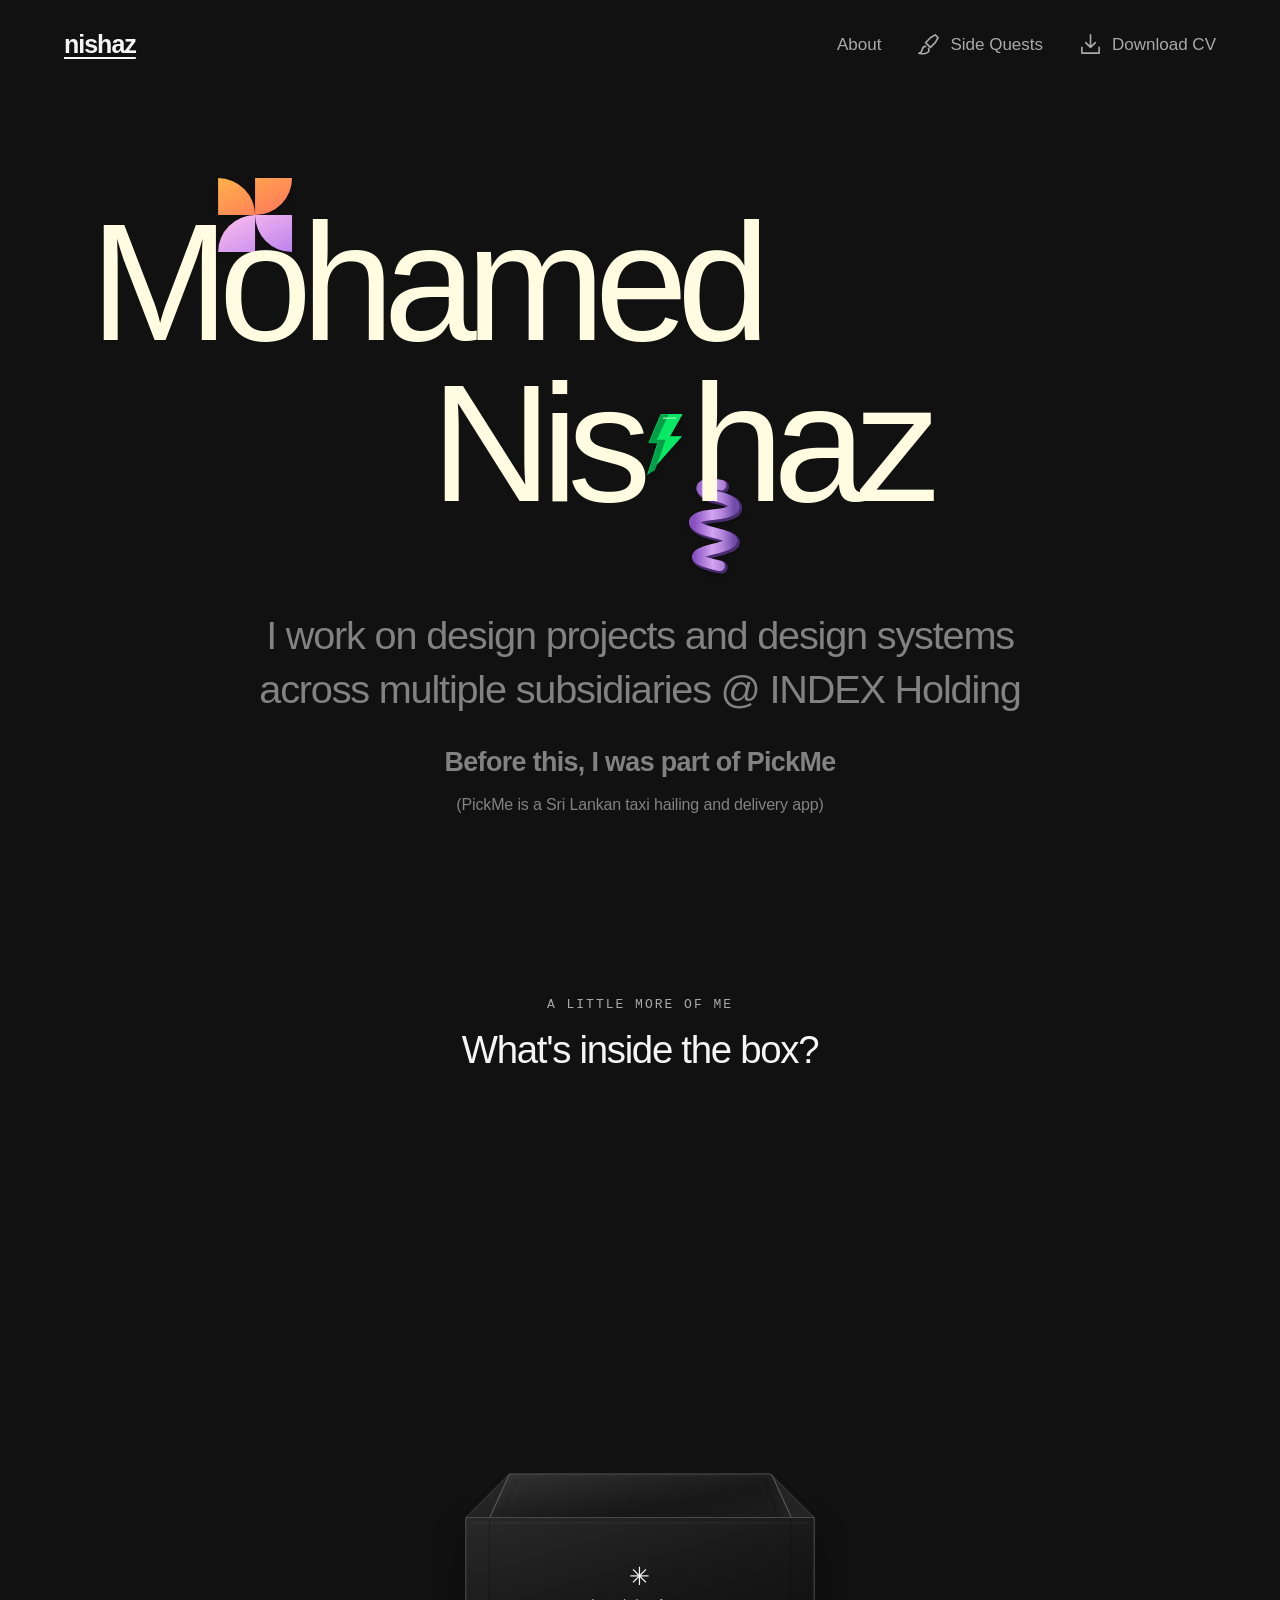
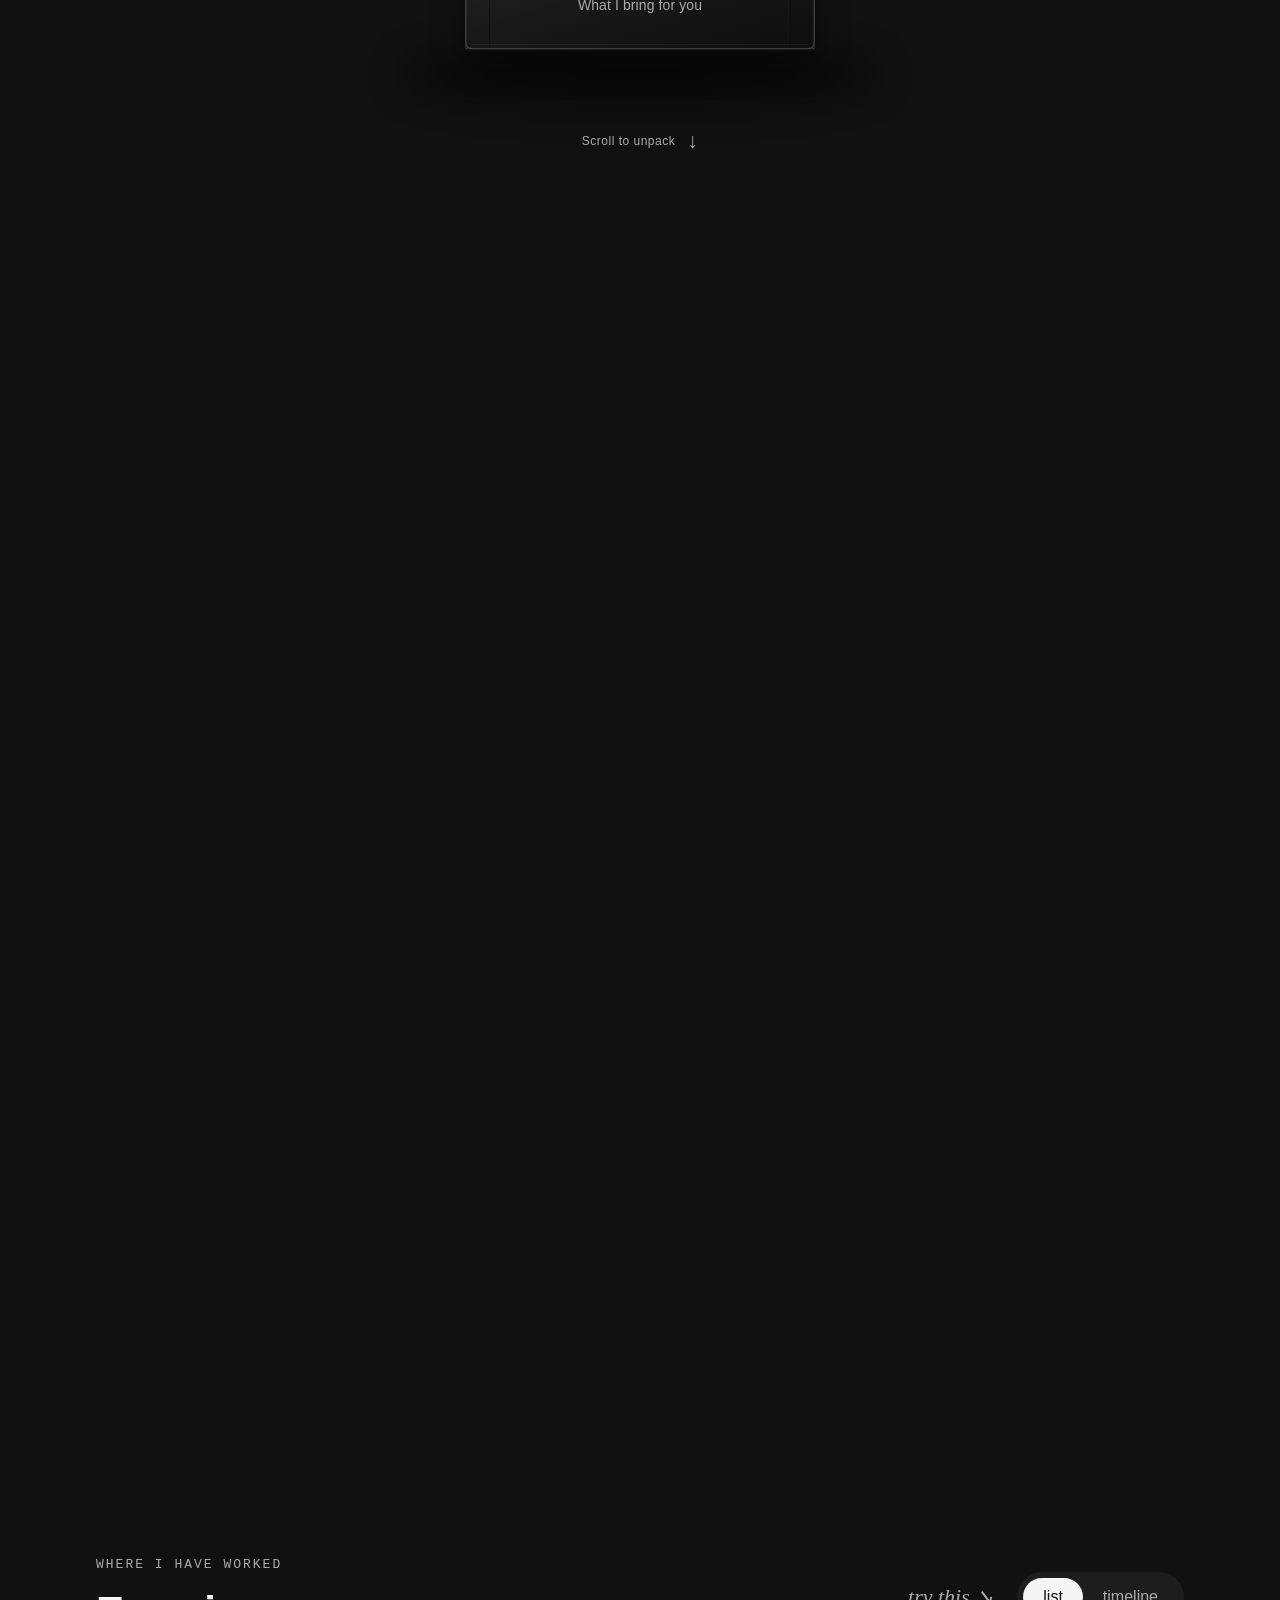
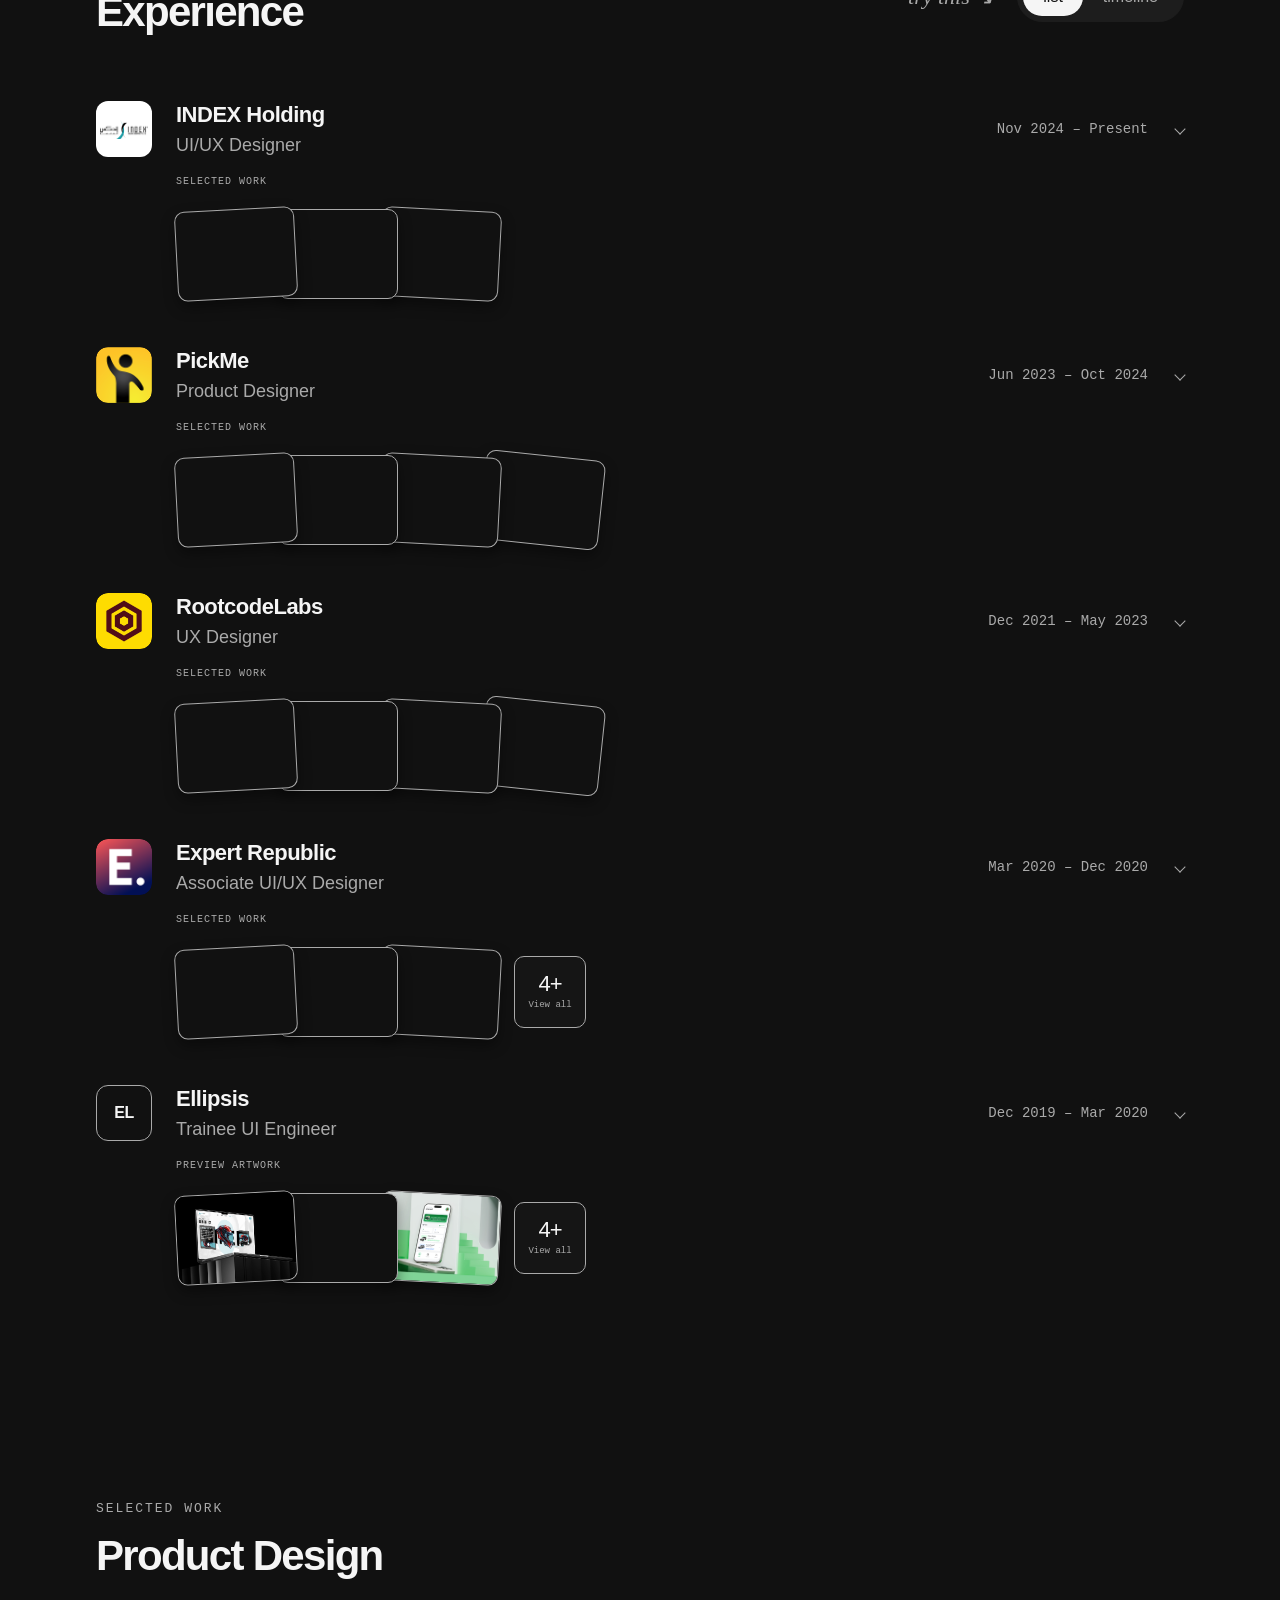
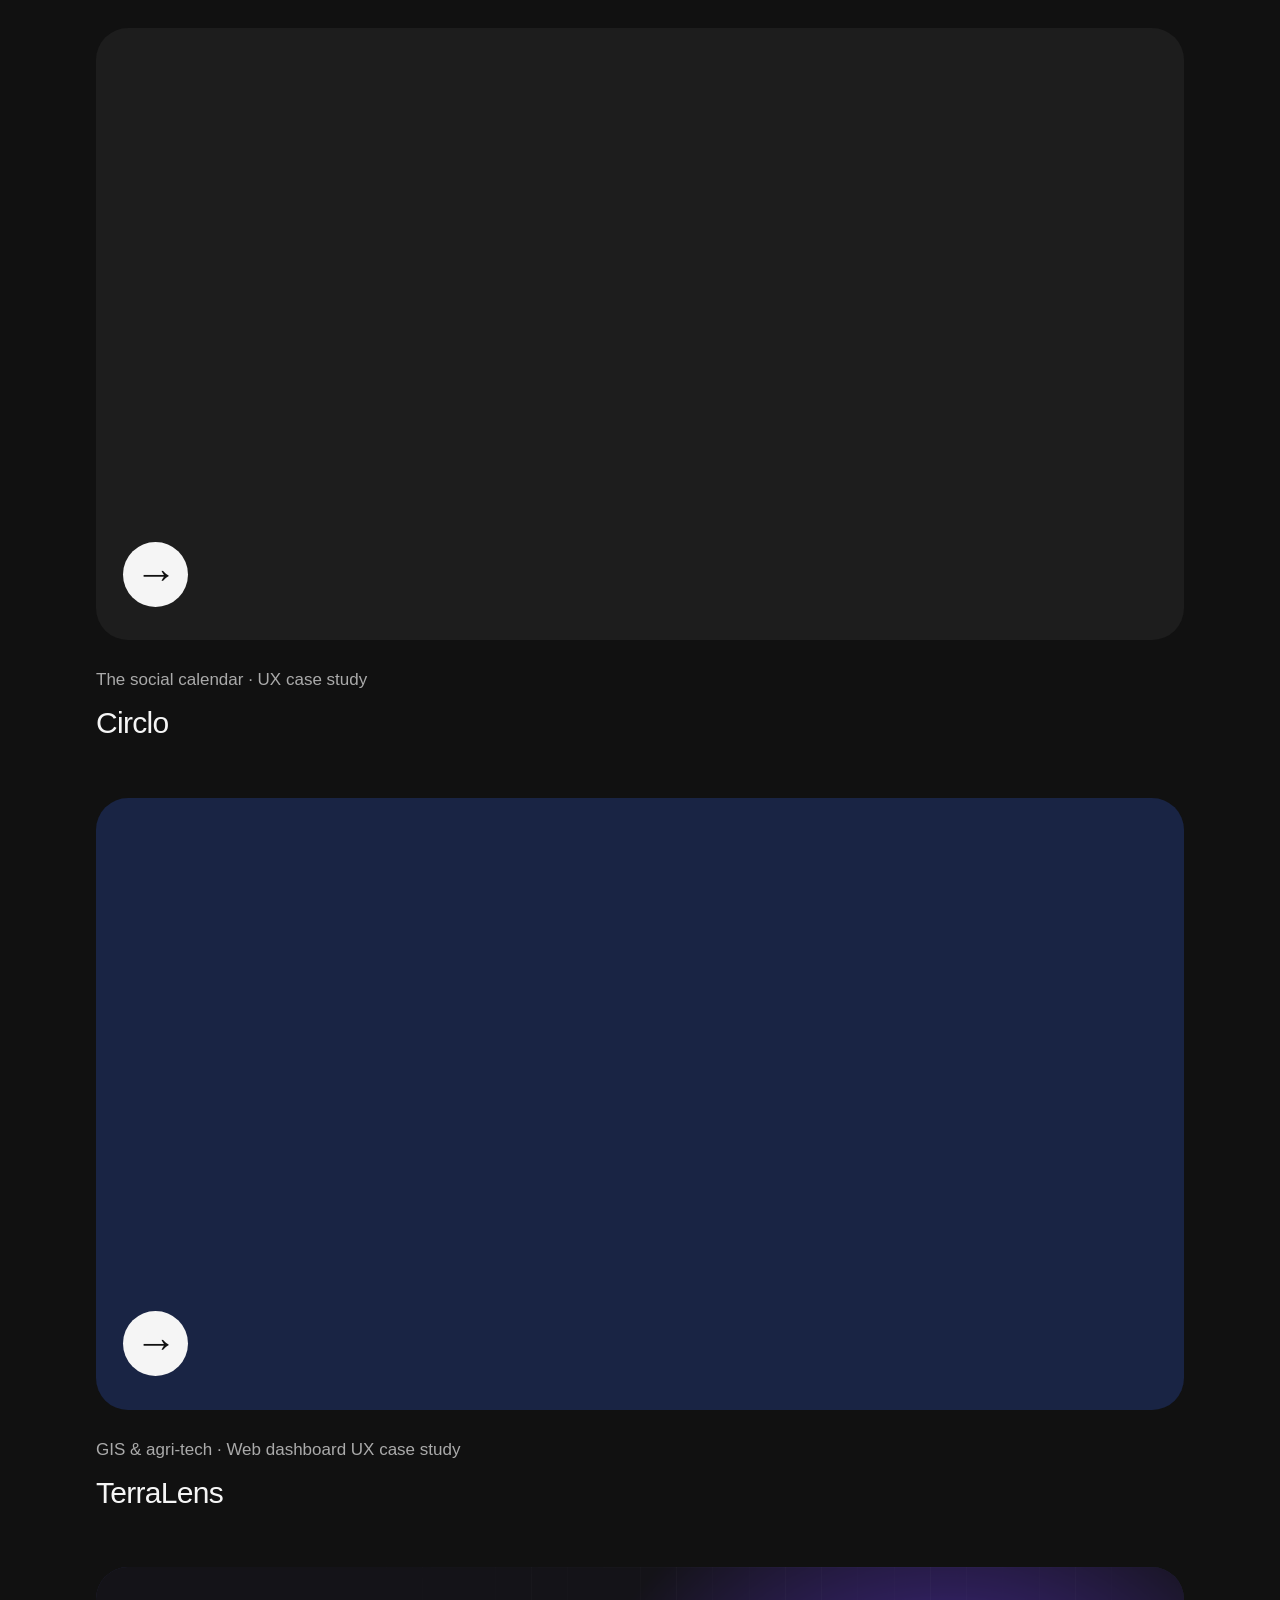
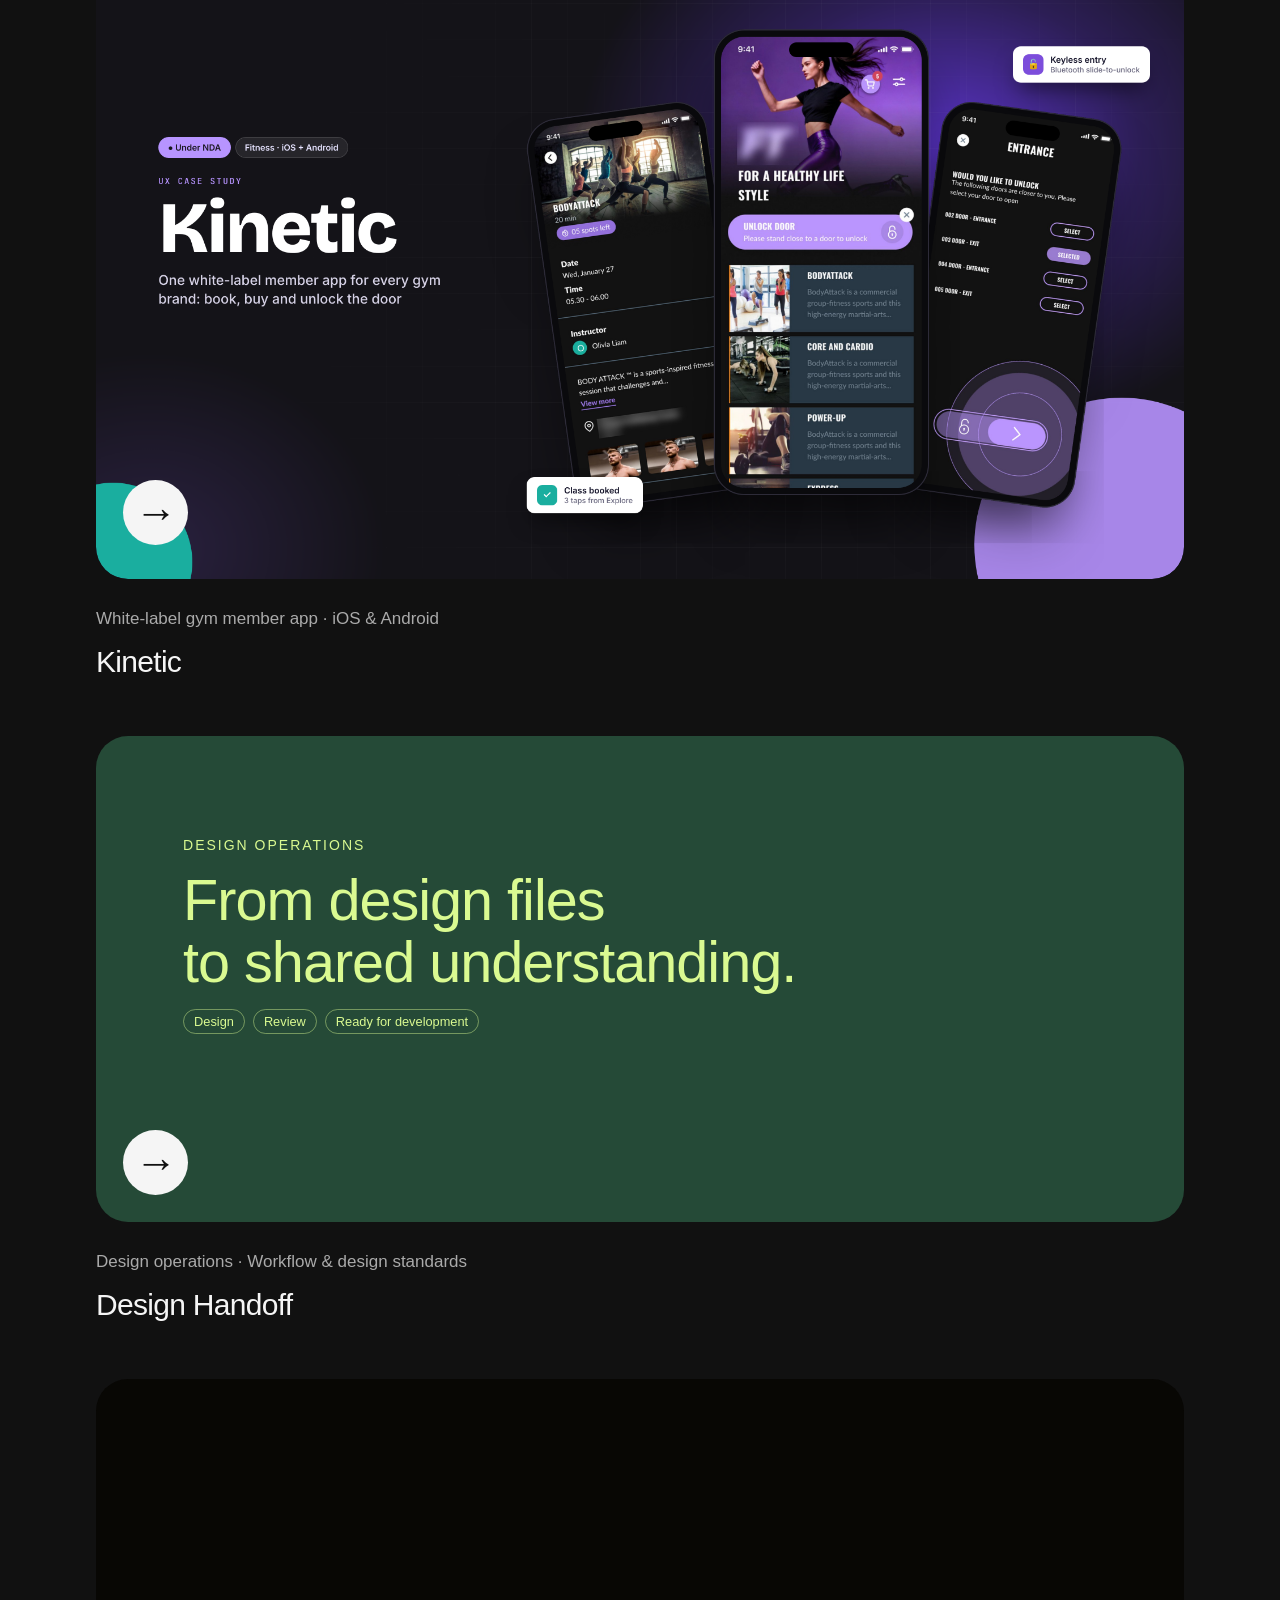
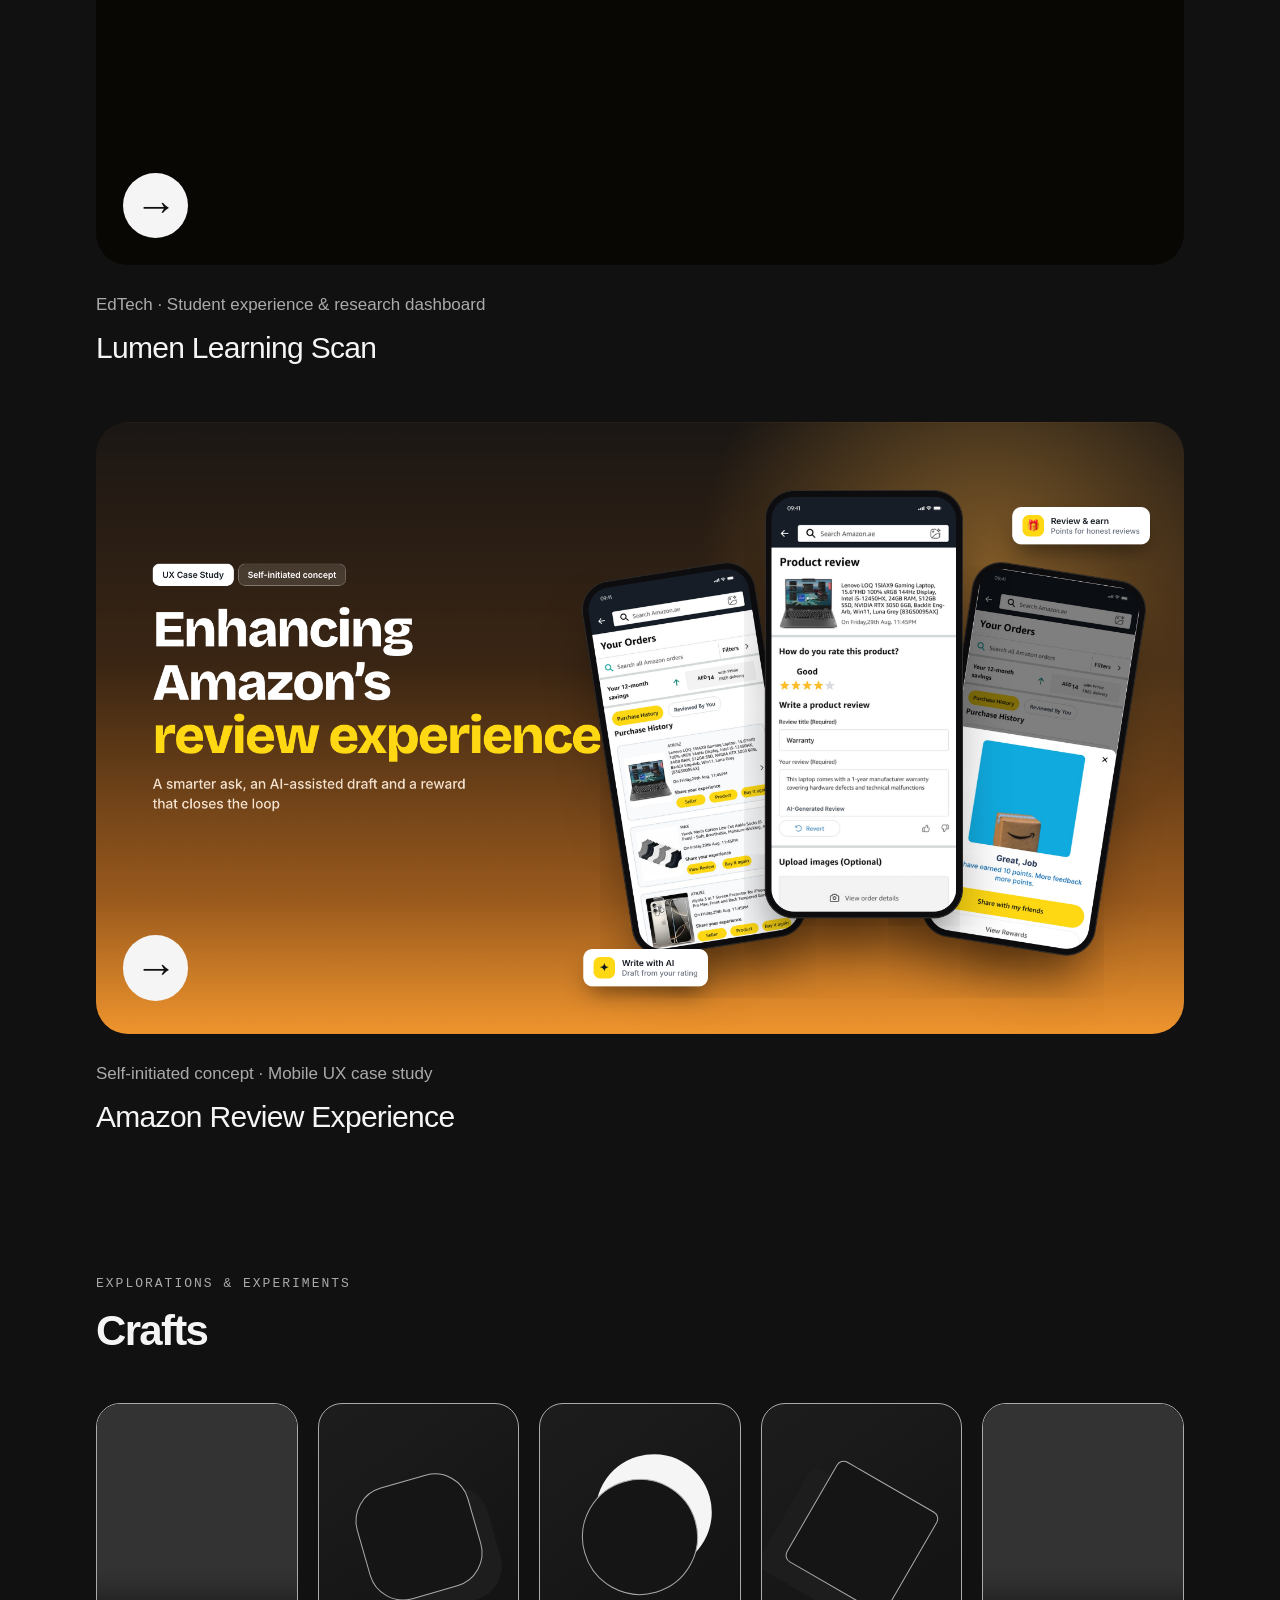
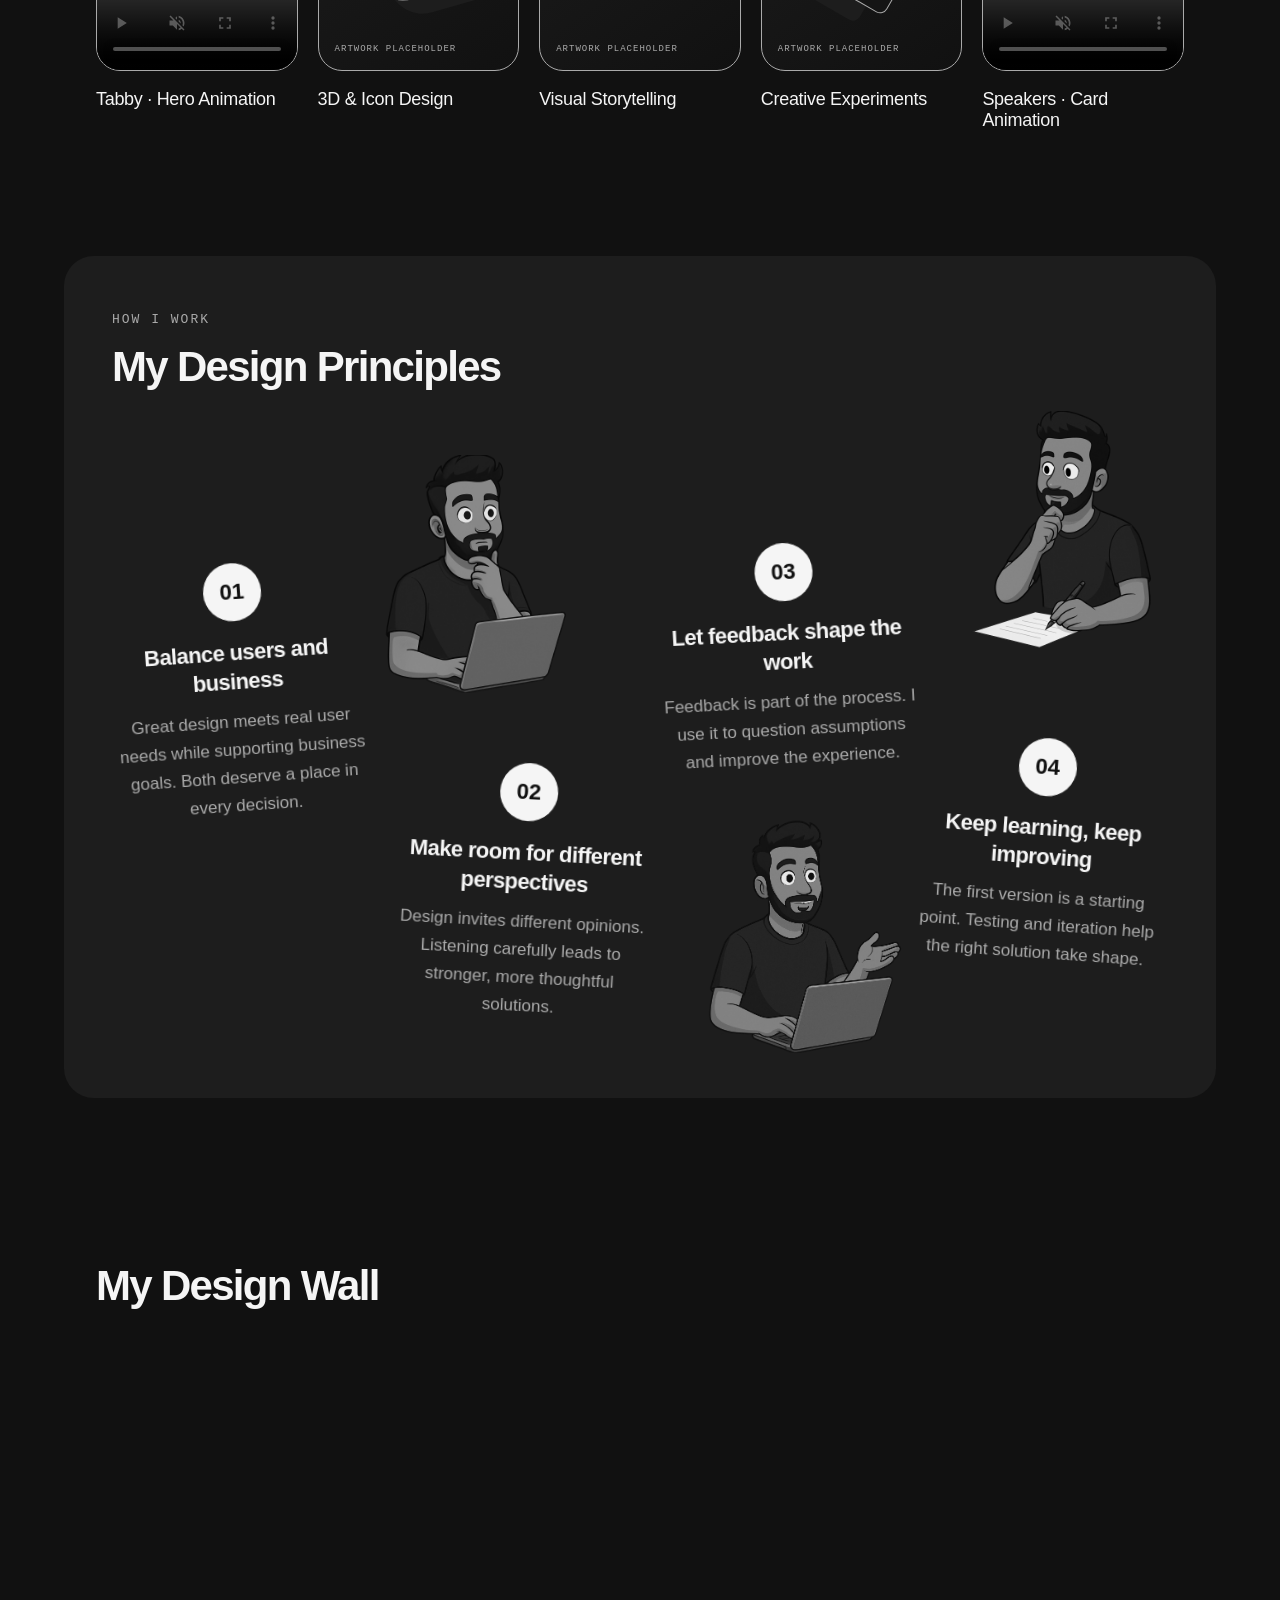
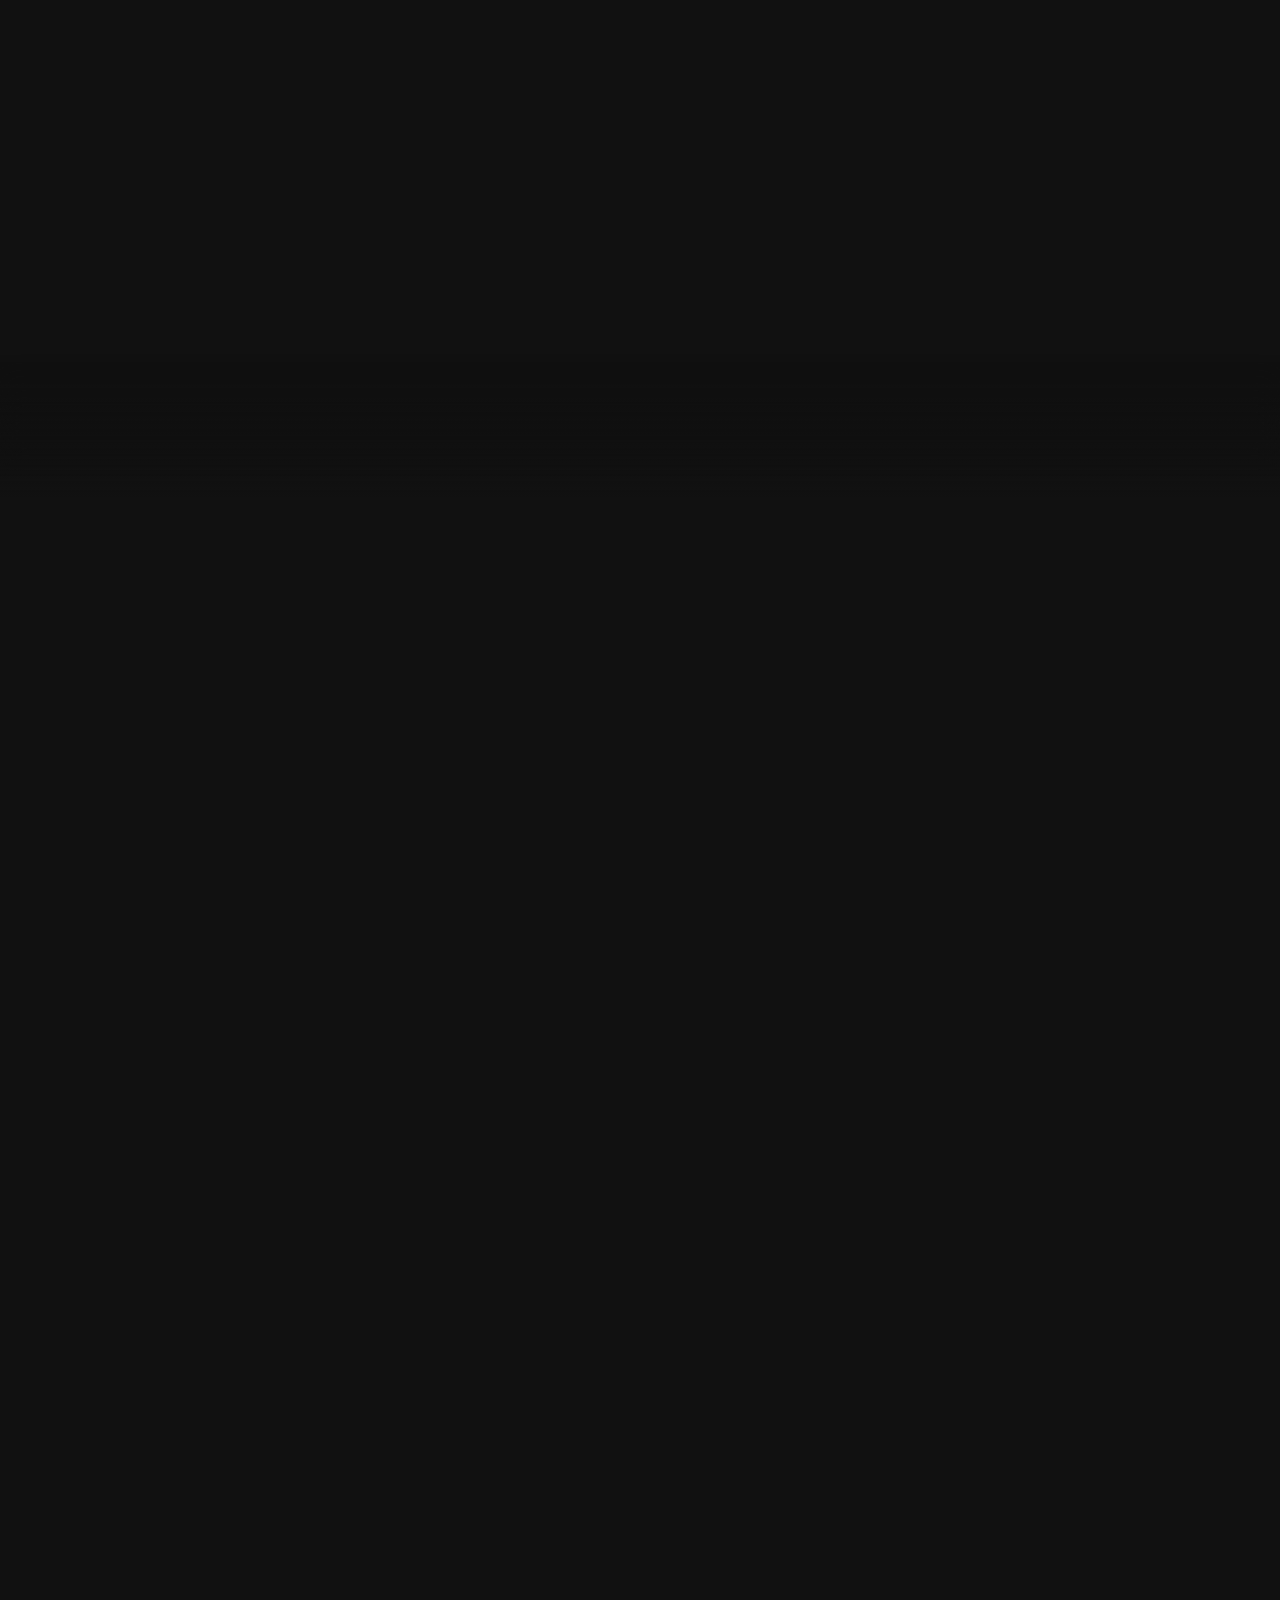
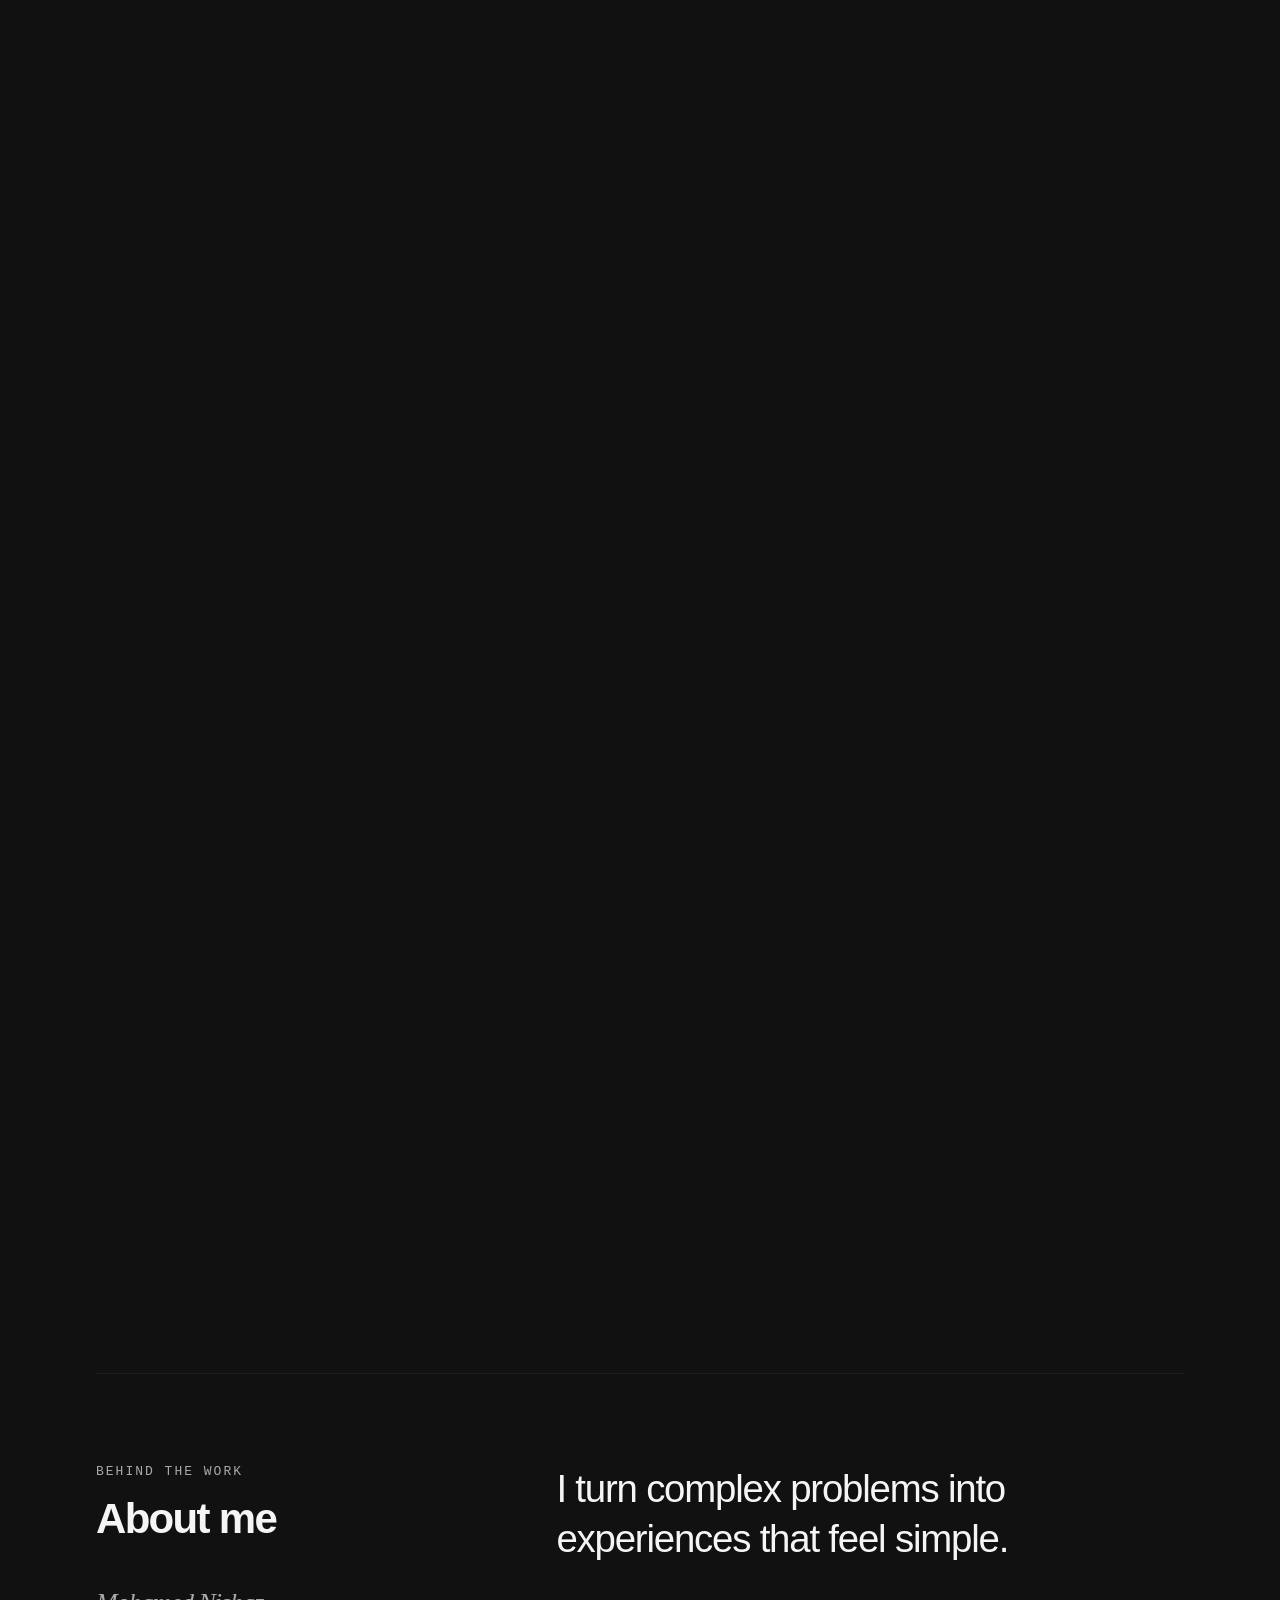
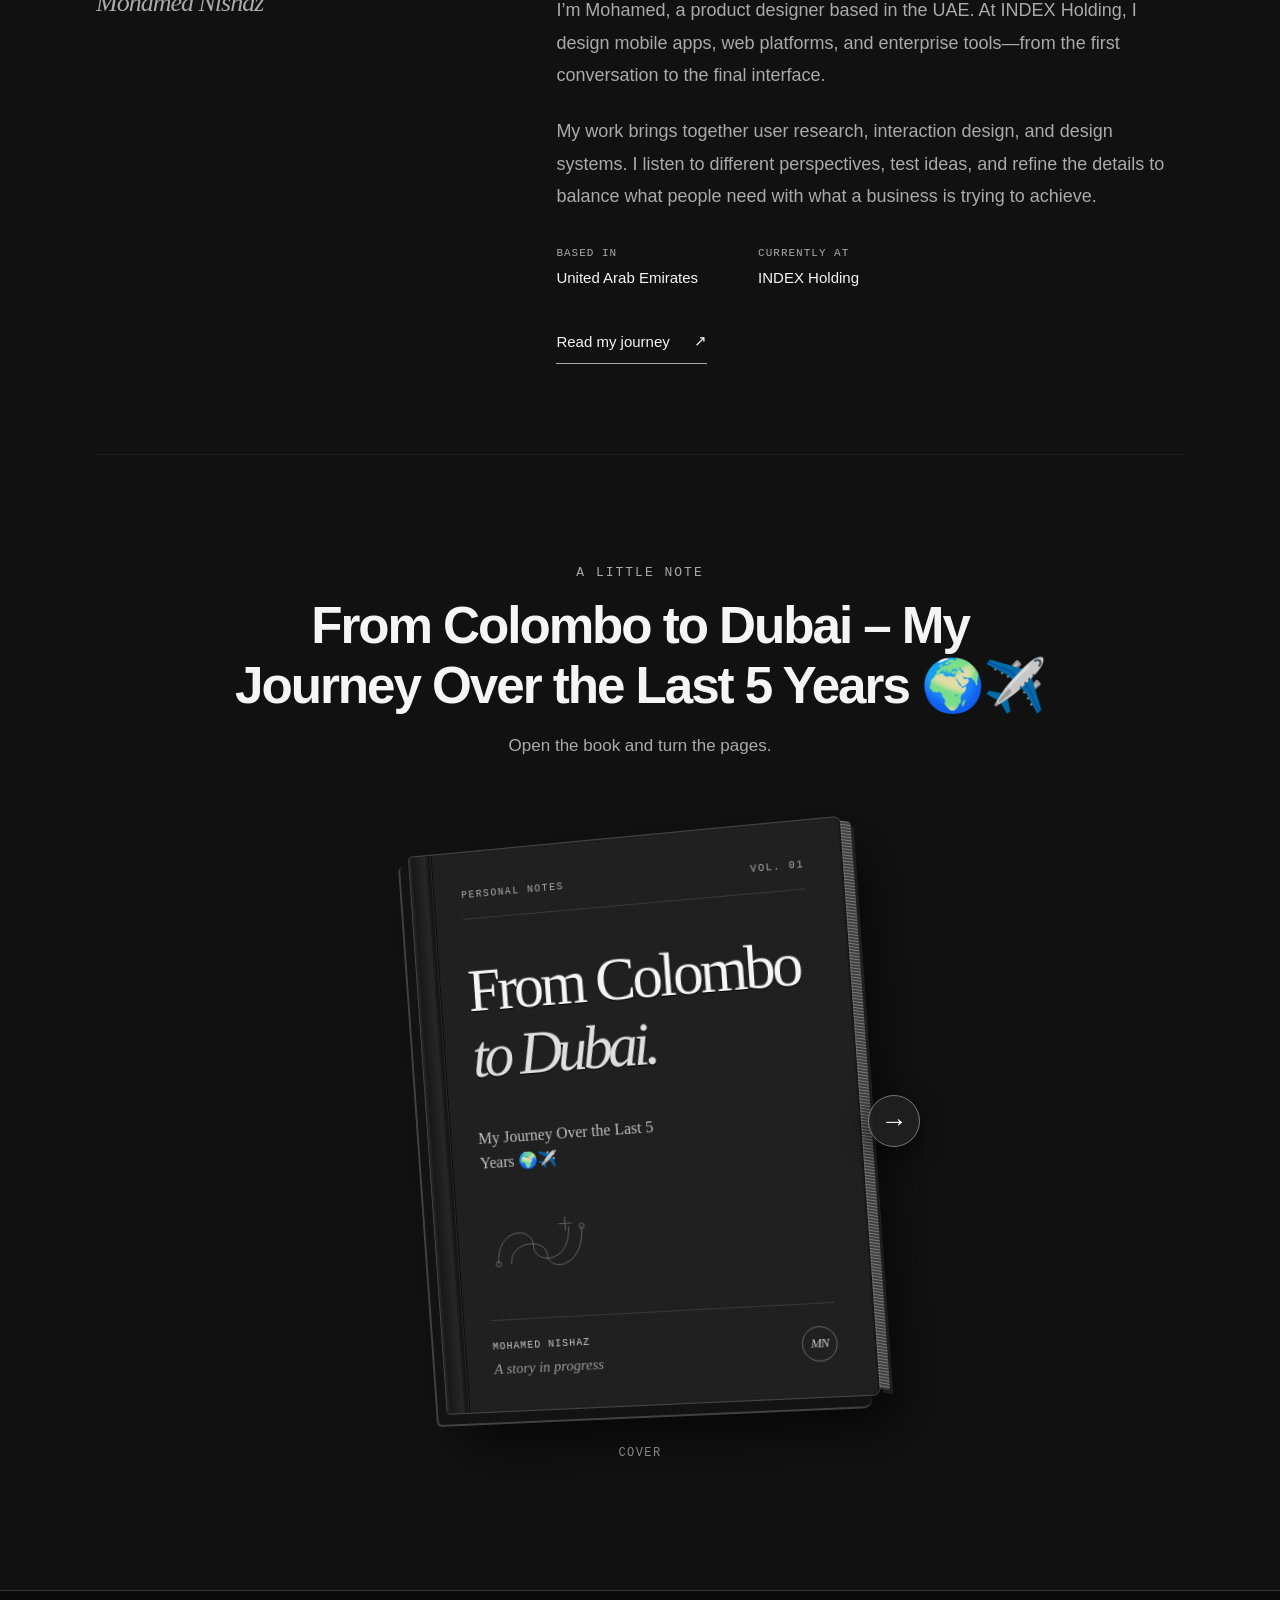
==== index.html @ 0e41403f "Ensure Amazon cover fits its preview and refresh cached styles" ====
<!DOCTYPE html>
<html lang="en">
<head>
<meta charset="UTF-8"><meta name="viewport" content="width=device-width, initial-scale=1">
<title>Mohamed Nishaz — Product Designer</title>
<meta name="description" content="Mohamed Nishaz is a product designer based in the UAE, designing mobile, web, and enterprise experiences. Explore selected work, experience, and design principles.">
<meta name="color-scheme" content="dark">
<script>document.documentElement.classList.add('name-loading');setTimeout(function(){document.documentElement.classList.remove('name-loading');document.querySelectorAll('[inert]').forEach(function(el){el.inert=false})},4500);</script>
<link rel="stylesheet" href="name-loader.css"><script src="name-loader.js" defer></script>
<link rel="stylesheet" href="styles.css?v=craft-grid-compact"><link rel="stylesheet" href="hero-motion.css"><link rel="stylesheet" href="unpack.css"><link rel="stylesheet" href="experience-previews.css"><link rel="stylesheet" href="selected-work.css?v=amazon-review"><link rel="stylesheet" href="design-wall.css"></head>
<body>
<div class="name-loader" role="status" aria-label="Welcome to Mohamed Nishaz’s portfolio"><div class="loader-lens" aria-hidden="true"></div><p class="loader-name" aria-hidden="true">Mohamed Nishaz</p><button class="loader-skip" type="button">Skip intro ↗</button></div>
<header><a class="brand" href="#home" aria-label="Mohamed Nishaz home">nishaz</a>
<nav class="nav" aria-label="Main navigation"><a href="#about">About</a><a href="https://github.com/mohamednishazproductdesigner-a11y/Punch-Club0.1" target="_blank" rel="noopener noreferrer"><svg viewBox="0 0 24 24" aria-hidden="true">
<path d="m14 5 5-3 3 3-3 5-5 5-5-5zM9 14c-5-1-2 7-7 7 7 2 12-1 10-5"/></svg><span>Side Quests</span></a><a class="cv-download" href="assets/documents/Mohamed_Nishaz_CV_Designer.pdf" download="Mohamed_Nishaz_CV_Designer.pdf"><svg viewBox="0 0 24 24" aria-hidden="true">
<path d="M12 2v13m-5-5 5 5 5-5M3 15v6h18v-6"/></svg>Download CV</a></nav>
</header>
<main id="home">
<section class="hero" aria-label="Introduction">
<div class="composition">
<div class="name-stage">
<h1 class="name-title" aria-label="Mohamed Nishaz"><span class="name-line" aria-hidden="true">Mohamed</span> <span class="name-line name-line-last" aria-hidden="true">Nishaz</span></h1>
<div class="hero-objects" aria-hidden="true">
<div class="hero-shape shape-rotor"><div class="shape-visual"><svg viewBox="0 0 100 100"><defs><linearGradient id="rotor-warm" x2="1" y2="1"><stop stop-color="#ffb249"/><stop offset="1" stop-color="#ff725e"/></linearGradient><linearGradient id="rotor-pink" x2="1" y2="1"><stop stop-color="#ffc1ed"/><stop offset="1" stop-color="#bc83ef"/></linearGradient></defs><path d="M50 50H5V5a45 45 0 0 1 45 45ZM50 50V5h45a45 45 0 0 1-45 45" fill="url(#rotor-warm)"/><path d="M50 50h45v45a45 45 0 0 1-45-45ZM50 50v45H5a45 45 0 0 1 45-45" fill="url(#rotor-pink)"/></svg></div></div>
<div class="hero-shape shape-star"><div class="shape-visual"><svg viewBox="0 0 100 100"><defs><radialGradient id="star-peach"><stop stop-color="#fff3d9"/><stop offset="1" stop-color="#f49198"/></radialGradient></defs><g stroke="url(#star-peach)" stroke-width="12" stroke-linecap="round"><path d="M50 9v82M9 50h82M21 21l58 58M21 79l58-58"/></g></svg></div></div>
<div class="hero-shape shape-bolt"><div class="shape-visual"><svg viewBox="0 0 70 110"><path d="M30 5h35L44 42h20L8 105l17-53H10Z" fill="#08ea66"/><path d="m30 5-20 47h15L8 105l12-7 18-51H23L43 5Z" fill="#009f48"/><path d="M33 11h22" stroke="#9affae" stroke-width="2"/></svg></div></div>
<div class="hero-shape shape-spring"><div class="shape-visual"><svg viewBox="0 0 80 125"><defs><linearGradient id="spring-purple" x1="0" y1="0" x2="1" y2="0"><stop stop-color="#8751c0"/><stop offset=".45" stop-color="#d3a4f1"/><stop offset=".7" stop-color="#b486db"/><stop offset="1" stop-color="#724aaa"/></linearGradient></defs><path d="M48 9C16 3 13 18 42 24S76 45 39 48 5 64 38 72 70 86 37 94 13 109 46 116" fill="none" stroke="#4a2c71" stroke-width="17" stroke-linecap="round" transform="translate(2 2)"/><path d="M48 9C16 3 13 18 42 24S76 45 39 48 5 64 38 72 70 86 37 94 13 109 46 116" fill="none" stroke="url(#spring-purple)" stroke-width="14" stroke-linecap="round"/></svg></div></div>
</div></div>
<div class="hero-statement">
<p class="statement-lead">I work on design projects and design systems across multiple subsidiaries @ <span class="statement-index">INDEX Holding</span></p>
<p class="statement-previous">Before this, I was part of <span class="statement-pickme">PickMe</span></p>
<p class="statement-context">(<span class="statement-pickme">PickMe</span> is a Sri Lankan taxi hailing and delivery app)</p>
</div></div>
</section>

<section class="unpack-section" id="curiosity" aria-labelledby="unpack-title">
<div class="unpack-stage">
<div class="unpack-heading"><p class="section-eyebrow">A LITTLE MORE OF ME</p><h2 id="unpack-title">What's inside the box?</h2></div>
<div class="unpack-cards">
<figure class="unpack-card"><div class="unpack-card-art"><img src="assets/building-in-vibecode.png" alt="Building in vibecode — sketch-style artwork with playful interface elements" width="1650" height="953" decoding="async"></div><figcaption><span class="unpack-card-number">01</span><span>Building in vibecode</span></figcaption></figure>
<figure class="unpack-card"><div class="unpack-card-art"><img src="assets/designing-ai-products.png" alt="Designing AI Products — sketch-style hands creating with images and conversations" width="1954" height="805" decoding="async"></div><figcaption><span class="unpack-card-number">02</span><span>Designing AI Products</span></figcaption></figure>
<figure class="unpack-card"><div class="unpack-card-art"><img src="assets/storytelling-and-play.png" alt="Storytelling and Play — sketch-style playground with a character on a swing" width="1784" height="882" decoding="async"></div><figcaption><span class="unpack-card-number">03</span><span>Storytelling + Play</span></figcaption></figure>
</div>
<div class="unpack-box" aria-hidden="true">
<div class="unpack-box-shadow"></div>
<svg class="unpack-box-back" viewBox="0 0 400 220"><defs><linearGradient id="box-interior" x2="0" y2="1"><stop stop-color="#080808"/><stop offset="1" stop-color="#202020"/></linearGradient></defs><path d="M1 60 51 10h298l50 50v150H1Z" fill="#1c1c1c" stroke="#484848"/><path d="m3 60 49-48h296l49 48-49 70H52Z" fill="url(#box-interior)" stroke="#353535"/><path d="M1 60 51 10v144L1 210Zm398 0-50-50v144l50 56Z" fill="#252525" stroke="#3a3a3a"/></svg>
<div class="unpack-box-lid"><div class="unpack-lid-detail"></div></div>
<svg class="unpack-box-front" viewBox="0 0 400 220"><defs><linearGradient id="box-front" x2=".8" y2="1"><stop stop-color="#292929"/><stop offset=".55" stop-color="#191919"/><stop offset="1" stop-color="#101010"/></linearGradient></defs><path d="M1 60h398v142q0 8-8 8H9q-8 0-8-8Z" fill="url(#box-front)" stroke="#505050"/><path d="M8 66h384M8 205h384" stroke="#ffffff12"/><path d="M28 62v146m344-146v146" stroke="#00000055"/></svg>
<div class="unpack-box-label"><span class="unpack-box-mark">✳</span><span>What I bring for you</span></div>
</div>
<p class="unpack-hint"><span>Scroll to unpack</span><span aria-hidden="true">↓</span></p>
</div>
</section>

<section class="experience-section" id="experience" aria-labelledby="experience-title">
<div class="experience-heading">
<div>
<p class="section-eyebrow">WHERE I HAVE WORKED</p>
<h2 id="experience-title">Experience</h2></div>
<div class="view-control"><span class="try-label" aria-hidden="true">try this ↘</span>
<div class="view-switch" role="group" aria-label="Experience view"><button type="button" data-view="list" aria-pressed="true">list</button><button type="button" data-view="timeline" aria-pressed="false">timeline</button></div></div></div>
<div class="experience-entries" data-view="list">
<article class="experience-row" data-experience="index-holding">
<div class="company-logo has-logo index-logo" data-company="INDEX Holding"><img src="assets/index-holding-logo.jpg" alt="INDEX Holding logo" width="400" height="156" loading="lazy" decoding="async"></div><details><summary>
<div class="company-info">
<h3>INDEX Holding</h3>
<p>UI/UX Designer</p></div><span class="experience-date">Nov 2024 – Present</span><span class="chevron" aria-hidden="true"></span></summary>
<div class="role-details">
<p class="role-location">Dubai, UAE</p>
<p>Design lead for platform products across the group’s subsidiaries, covering dashboards, internal tools, and customer-facing web and mobile interfaces.</p><ul><li>Designed the Project Management module for the event management platform, with a three-panel workspace, multiple view modes, and a workload heatmap.</li><li>Designed the backstage portal for the webinar platform.</li><li>Owned the shared design system.</li></ul></div></details>
</article>
<article class="experience-row" data-experience="pickme">
<div class="company-logo has-logo" data-company="PickMe"><img src="assets/pickme-logo.png" alt="PickMe logo" width="240" height="240" loading="lazy" decoding="async"></div><details ><summary>
<div class="company-info">
<h3>PickMe</h3>
<p>Product Designer</p></div><span class="experience-date">Jun 2023 – Oct 2024</span><span class="chevron" aria-hidden="true"></span></summary>
<div class="role-details">
<p class="role-location">Colombo, Sri Lanka</p>
<p>Redesigned the checkout flow for PickMe Food, the delivery arm of one of Sri Lanka’s largest ride-hailing platforms.</p><ul><li>Rebuilt address, payment, and confirmation steps around points where users abandoned checkout.</li><li>Ran user interviews and ideation sessions with product and engineering leads.</li><li>Created high-fidelity prototypes for web and mobile.</li></ul></div></details>
</article>
<article class="experience-row" data-experience="rootcodelabs">
<div class="company-logo has-logo" data-company="RootcodeLabs"><img src="assets/rootcode-labs-logo.png" alt="RootcodeLabs logo" width="447" height="447" loading="lazy" decoding="async"></div><details ><summary>
<div class="company-info">
<h3>RootcodeLabs</h3>
<p>UX Designer</p></div><span class="experience-date">Dec 2021 – May 2023</span><span class="chevron" aria-hidden="true"></span></summary>
<div class="role-details">
<p class="role-location">Colombo, Sri Lanka</p>
<p>Owned UX for client products across education, automotive, fitness, and gaming.</p><ul><li>Led discovery, information architecture, and high-fidelity design delivery.</li><li>Conducted research and usability testing, working directly with client stakeholders.</li></ul></div></details>
</article>
<article class="experience-row" data-experience="expert-republic">
<div class="company-logo has-logo" data-company="Expert Republic"><img src="assets/expert-republic-logo.png" alt="Expert Republic logo" width="240" height="240" loading="lazy" decoding="async"></div><details ><summary>
<div class="company-info">
<h3>Expert Republic</h3>
<p>Associate UI/UX Designer</p></div><span class="experience-date">Mar 2020 – Dec 2020</span><span class="chevron" aria-hidden="true"></span></summary>
<div class="role-details">
<p class="role-location">Colombo, Sri Lanka</p>
<p>Led UI design for iOS, Android, and web platforms through to launch.</p></div></details>
</article>
<article class="experience-row" data-experience="ellipsis">
<div class="company-logo" data-company="Ellipsis" aria-label="Ellipsis logo placeholder">EL</div><details><summary>
<div class="company-info">
<h3>Ellipsis</h3>
<p>Trainee UI Engineer</p></div><span class="experience-date">Dec 2019 – Mar 2020</span><span class="chevron" aria-hidden="true"></span></summary>
<div class="role-details">
<p class="role-location">Colombo District, Western Province, Sri Lanka · Full-time · 4 months</p>
<p>Skills: Graphic Design and UI/UX.</p></div></details>
</article></div>
</section>
<section class="portfolio-section" id="projects" aria-labelledby="projects-title">
<p class="section-eyebrow">SELECTED WORK</p>
<h2 id="projects-title">Product Design</h2>
<div class="project-list">
<article class="project-card"><a class="project-link" data-project="circlo" href="case-studies/circlo.html" aria-label="Circlo UX case study"><div class="project-preview circlo-updated-preview"><img class="circlo-cover" src="assets/circlo/cover.png" alt="Circlo, the social calendar: mobile planning, invitations and calendar screens" width="3840" height="2160" loading="lazy" decoding="async"><span class="project-preview-arrow" aria-hidden="true">→</span></div><div class="project-info"><div class="project-meta"><h3>Circlo</h3><span>The social calendar · UX case study</span></div></div></a></article>
<article class="project-card"><a class="project-link" data-project="terralens" href="case-studies/terralens.html" aria-label="TerraLens UX case study"><div class="project-preview terralens-preview"><img class="terralens-cover" src="assets/terralens/cover.png" alt="TerraLens UX case study: climate and land data dashboard with swipe-to-compare maps" width="3840" height="2160" loading="lazy" decoding="async"><span class="project-preview-arrow" aria-hidden="true">→</span></div><div class="project-info"><div class="project-meta"><h3>TerraLens</h3><span>GIS &amp; agri-tech · Web dashboard UX case study</span></div></div></a></article>

<article class="project-card"><a class="project-link" data-project="kinetic" href="case-studies/kinetic.html" aria-label="Kinetic UX case study">
<div class="project-preview kinetic-preview"><img class="kinetic-cover" src="assets/kinetic/cover.png" alt="Kinetic UX case study: white-label gym app for class booking and keyless entry" width="3840" height="2160" loading="lazy" decoding="async"><span class="project-preview-arrow" aria-hidden="true">→</span></div>
<div class="project-info"><div class="project-meta"><h3>Kinetic</h3><span>White-label gym member app · iOS &amp; Android</span></div></div>
</a></article>

<article class="project-card"><a class="project-link" data-project="design-handoff" href="case-studies/design-handoff.html" aria-label="Design Handoff UX case study">
<div class="project-preview handoff-preview"><div class="handoff-cover"><span>DESIGN OPERATIONS</span><strong>From design files<br>to shared understanding.</strong><div class="handoff-status"><span>Design</span><span>Review</span><span>Ready for development</span></div></div><span class="project-preview-arrow" aria-hidden="true">→</span></div>
<div class="project-info"><div class="project-meta"><h3>Design Handoff</h3><span>Design operations · Workflow &amp; design standards</span></div></div>
</a></article>

<article class="project-card"><a class="project-link" data-project="lumen" href="case-studies/lumen.html" aria-label="Lumen Learning Scan UX case study">
<div class="project-preview lumen-preview"><img src="assets/lumen/cover.jpg" alt="Lumen Learning Scan student welcome screen" loading="lazy" decoding="async"><span class="project-preview-arrow" aria-hidden="true">→</span></div>
<div class="project-info"><div class="project-meta"><h3>Lumen Learning Scan</h3><span>EdTech · Student experience &amp; research dashboard</span></div></div>
</a></article>
<article class="project-card"><a class="project-link" data-project="amazon-review" href="case-studies/amazon-review.html" aria-label="Amazon Review Experience UX case study">
<div class="project-preview amazon-review-preview"><img src="assets/amazon-review/cover.png" alt="Enhancing Amazon’s review experience: mobile review flow, AI-assisted drafts and rewards" width="3840" height="2160" loading="lazy" decoding="async"><span class="project-preview-arrow" aria-hidden="true">→</span></div>
<div class="project-info"><div class="project-meta"><h3>Amazon Review Experience</h3><span>Self-initiated concept · Mobile UX case study</span></div></div>
</a></article>



</div>
</section>
<section class="portfolio-section crafts-section" id="crafts" aria-labelledby="crafts-title">
<p class="section-eyebrow">EXPLORATIONS & EXPERIMENTS</p>
<h2 id="crafts-title">Crafts</h2>
<div class="craft-grid">
<article class="craft-card craft-video-card">
<div class="craft-preview craft-video-preview">
<video class="craft-video" muted loop playsinline controls preload="metadata" aria-label="Tabby hero animation"><source src="assets/crafts/tabby-hero-animation.mp4" type="video/mp4"></video>
</div>
<h3>Tabby · Hero Animation</h3>
</article>

<article class="craft-card">
<div class="craft-preview craft-1">
<div class="craft-shape" aria-hidden="true"></div><span class="preview-caption">Artwork placeholder</span></div>
<h3>3D & Icon Design</h3>
</article>
<article class="craft-card">
<div class="craft-preview craft-2">
<div class="craft-shape" aria-hidden="true"></div><span class="preview-caption">Artwork placeholder</span></div>
<h3>Visual Storytelling</h3>
</article>
<article class="craft-card">
<div class="craft-preview craft-3">
<div class="craft-shape" aria-hidden="true"></div><span class="preview-caption">Artwork placeholder</span></div>
<h3>Creative Experiments</h3>
</article>
<article class="craft-card craft-video-card">
<div class="craft-preview craft-video-preview">
<video class="craft-video" muted loop playsinline controls preload="metadata" aria-label="Speakers card animation"><source src="assets/crafts/speakers-revamp.mp4" type="video/mp4"></video>
</div>
<h3>Speakers · Card Animation</h3>
</article></div>
</section>
<section class="principles-section" aria-labelledby="principles-title">
<div class="principles-panel">
<p class="section-eyebrow">HOW I WORK</p>
<h2 id="principles-title">My Design Principles</h2>
<div class="principles-canvas">
<article class="principle principle-1"><span class="principle-marker" aria-hidden="true">01</span>
<h3>Balance users and business</h3>
<p>Great design meets real user needs while supporting business goals. Both deserve a place in every decision.</p>
</article>
<article class="principle principle-2"><span class="principle-marker" aria-hidden="true">02</span>
<h3>Make room for different perspectives</h3>
<p>Design invites different opinions. Listening carefully leads to stronger, more thoughtful solutions.</p>
</article>
<article class="principle principle-3"><span class="principle-marker" aria-hidden="true">03</span>
<h3>Let feedback shape the work</h3>
<p>Feedback is part of the process. I use it to question assumptions and improve the experience.</p>
</article>
<article class="principle principle-4"><span class="principle-marker" aria-hidden="true">04</span>
<h3>Keep learning, keep improving</h3>
<p>The first version is a starting point. Testing and iteration help the right solution take shape.</p>
</article>
<img class="principle-character character-1" src="assets/character-thinking-laptop.png" alt="" aria-hidden="true" loading="lazy" width="500" height="579">
<img class="principle-character character-2" src="assets/character-thinking-notes.png" alt="" aria-hidden="true" loading="lazy" width="500" height="579">
<img class="principle-character character-3" src="assets/character-presenting.png" alt="" aria-hidden="true" loading="lazy" width="500" height="579"></div></div>
</section>

<section class="design-wall-section" id="design-wall" aria-labelledby="design-wall-title">
<div class="wall-stage">
<div class="wall-heading"><h2 id="design-wall-title">My Design Wall</h2></div>
<div class="wall-viewport">
<div class="wall-grid">
<figure class="wall-tile"><img class="wall-art" src="assets/design-wall-bookings.png" alt="Booking management dashboard displayed on a laptop mockup between two chairs" width="2000" height="1500" loading="lazy" decoding="async"></figure>
<figure class="wall-tile"><img class="wall-art" src="assets/design-wall-vehicle-marketplace.png" alt="Vehicle marketplace mobile app displayed on a phone in a black sculptural scene" width="871" height="652" loading="lazy" decoding="async"></figure>
<figure class="wall-tile"><img class="wall-art" src="assets/design-wall-apple-juice.png" alt="Apple juice product landing page displayed on a laptop mockup" width="2400" height="1800" loading="lazy" decoding="async"></figure>
<figure class="wall-tile"><img class="wall-art" src="assets/design-wall-coaching.png" alt="Coaching website displayed on a laptop in a blue and white mockup scene" width="2400" height="1800" loading="lazy" decoding="async"></figure>
<figure class="wall-tile"><img class="wall-art" src="assets/design-wall-helmet.png" alt="Motorcycle helmet product website displayed across laptop mockups" width="730" height="547" loading="lazy" decoding="async"></figure>
<figure class="wall-tile wall-tile--contain"><img class="wall-art" src="assets/gather/web-home.png" alt="Gather social calendar desktop interface" loading="lazy" decoding="async"></figure>
<figure class="wall-tile"><img class="wall-art" src="assets/design-wall-learning-dashboard.png" alt="Learning analytics dashboard displayed on a laptop in a dark mockup scene" width="2400" height="1800" loading="lazy" decoding="async"></figure>
<figure class="wall-tile"><img class="wall-art" src="assets/design-wall-vehicle-inspection.png" alt="Vehicle inspection mobile app displayed on a phone in a green mockup scene" width="2400" height="1800" loading="lazy" decoding="async"></figure>
</div>
</div>
<div class="wall-depth" aria-hidden="true"></div>
</div>
</section>
<section class="about-section" id="about" aria-labelledby="about-title">
<div class="about-heading"><p class="section-eyebrow">BEHIND THE WORK</p><h2 id="about-title">About me</h2><p class="about-signature">Mohamed Nishaz</p></div>
<div class="about-copy"><p class="about-lead">I turn complex problems into experiences that feel simple.</p>
<p>I’m Mohamed, a product designer based in the UAE. At INDEX Holding, I design mobile apps, web platforms, and enterprise tools—from the first conversation to the final interface.</p>
<p>My work brings together user research, interaction design, and design systems. I listen to different perspectives, test ideas, and refine the details to balance what people need with what a business is trying to achieve.</p>
<dl class="about-details"><div><dt>Based in</dt><dd>United Arab Emirates</dd></div><div><dt>Currently at</dt><dd>INDEX Holding</dd></div></dl>
<a class="about-journey-link" href="#journey">Read my journey <span aria-hidden="true">↗</span></a></div>
</section>
<section class="journey-section" id="journey" aria-labelledby="journey-title">
<div class="journey-heading">
<p class="section-eyebrow">A LITTLE NOTE</p>
<h2 id="journey-title">From Colombo to Dubai – My Journey Over the Last 5 Years 🌍✈️</h2>
<p>Open the book and turn the pages.</p>
</div>
<div class="journey-book" data-page="0" tabindex="0" aria-label="From Colombo to Dubai – My Journey Over the Last 5 Years. Use the arrow keys to turn pages.">
<button class="book-cover" type="button" aria-label="Open From Colombo to Dubai – My Journey Over the Last 5 Years">
<span class="book-cover-inner">
<span class="book-cover-top">PERSONAL NOTES <span>VOL. 01</span></span>
<span class="book-cover-title">From Colombo<br><em>to Dubai.</em></span>
<span class="book-cover-subtitle">My Journey Over the Last 5 Years 🌍✈️</span>
<svg class="book-cover-mark" viewBox="0 0 180 100" fill="none" aria-hidden="true"><path d="M15 75C15 20 70 20 70 50S125 80 125 25M35 75C35 40 90 40 90 65S145 90 145 25"/><circle cx="15" cy="75" r="4"/><circle cx="145" cy="25" r="4"/><path d="M120 10v20m-10-10h20"/></svg>
<span class="book-cover-bottom"><span>MOHAMED NISHAZ<small>A story in progress</small></span><span class="book-cover-edition">MN</span></span>
</span>
</button>
<div class="book-spread" aria-live="polite" aria-label="My Journey book pages" hidden>
<div class="book-page book-page-left has-story"><span class="book-page-kicker">MY JOURNEY</span><div class="book-page-content"><span class="book-chapter">2019 / COLOMBO</span><p class="book-page-message">In 2019, I was just a boy in Colombo, trying to support my father and find my place in the world. I struggled to get my first job in UX. It was tough — rejections, doubts, and a lot of self-learning.</p></div><span class="book-page-number">01</span></div>
<div class="book-page book-page-right has-art"><span class="book-page-kicker" hidden>MOHAMED NISHAZ</span><div class="book-page-content"><img class="book-page-art" src="Images/1751126969056.jpeg" alt="Illustration of a young man running through Colombo in the rain, carrying a shoulder bag, with tuk-tuks and city buildings behind him" width="1536" height="1024" decoding="async"></div><span class="book-page-number">02</span></div>
</div>
<div class="book-controls" aria-label="Book controls"><button class="book-previous" type="button" aria-label="Previous pages" disabled><span aria-hidden="true">←</span></button><button class="book-next" type="button" aria-label="Open book"><span aria-hidden="true">→</span></button></div>
</div>
<div class="book-progress" aria-live="polite">Cover</div>
</section>
</main>
<footer class="site-footer">
<div class="footer-main"><div class="footer-identity">
<div class="footer-portrait-wrap"><button class="footer-portrait" type="button" aria-label="Discover my skills. Activate to show the next skill." aria-describedby="portrait-hint"><img src="assets/mohamed-nishaz-cutout.png" alt="Mohamed Nishaz wearing sunglasses and a cap, with a white dashed outline" width="1448" height="1086" loading="lazy"><span class="portrait-skill" aria-live="polite"></span></button><span class="portrait-hint" id="portrait-hint"><span class="portrait-hover-hint">Hover to discover a skill ↗</span><span class="portrait-tap-hint">Tap to discover a skill ↗</span></span></div>
<div><a class="footer-brand" href="#home">nishaz<span aria-hidden="true">.</span></a><p>Product Designer<br>Based in the UAE.</p></div></div><div class="footer-contact"><span class="section-eyebrow">THE NEXT CONVERSATION</span><div class="footer-clock"><span class="footer-clock-place"><i aria-hidden="true"></i>Dubai, UAE <small>UTC+4</small></span><time class="footer-clock-time" data-dubai-clock datetime=""><span data-dubai-clock-value>00:00:00</span><small data-dubai-clock-period>AM</small></time></div><a href="https://www.linkedin.com/in/mohamednishaz-579590163/" target="_blank" rel="noopener noreferrer">Let’s connect <span aria-hidden="true">↗</span></a></div></div>
<div class="footer-bottom"><span>© <span id="footer-year">2026</span> Mohamed Nishaz</span><nav aria-label="Footer navigation"><a href="#about">About</a><a href="#experience">Experience</a><a href="#projects">Work</a><a href="#crafts">Crafts</a><a href="#journey">My Journey</a><a href="#home">Back to top ↑</a></nav></div>
</footer>
<div class="viewer-cursor" aria-hidden="true"><svg viewBox="0 0 30 36">
<path d="M3 2 27 18 15 20 10 33z"/></svg><span>You</span></div>

<script src="experience-previews.js?v=c1b0837b44e2" defer></script><script src="project-links.js" defer></script><script src="script.js" defer></script><script src="intro-reveal.js" defer></script><script src="unpack.js" defer></script><script src="design-wall.js" defer></script>
<script src="portfolio-navigation.js" defer></script>
<script src="craft-video.js?v=speakers" defer></script>
</body></html>
---- name-loader.css ----
/* Chrome lens intro, adapted from the supplied motion reference. */
.name-loader{display:none}
html.name-loading{overflow:hidden}
.name-loading .name-loader{position:fixed;inset:0;z-index:10000;display:grid;place-items:center;background:#000;overflow:hidden;perspective:900px;animation:loader-exit .65s 3.1s ease forwards}
.name-loading body>header,.name-loading body>main,.name-loading body>footer{visibility:hidden}
.name-loading .name-loader.is-revealing~header,.name-loading .name-loader.is-revealing~main,.name-loading .name-loader.is-revealing~footer{visibility:visible}
.loader-lens{position:absolute;width:clamp(110px,18vw,230px);aspect-ratio:1;border:2px solid #a7d9ff;border-radius:30%;background:conic-gradient(from 30deg,#050b13 10%,#d8f8ff 16%,#fff 22%,#52d4fb 25%,#070b17 32%,#080e19 55%,#688cf6 64%,#f8fdff 70%,#ffbf83 74%,#091421 80%);box-shadow:inset 0 0 10px #fff9,inset 0 0 28px #7abaff88,0 0 30px #6abaff44;animation:lens-morph 2.5s cubic-bezier(.65,0,.25,1) both}
.loader-lens:after{content:'MN';position:absolute;inset:12%;display:grid;place-items:center;border:1px solid #e2f6ff80;border-radius:26%;color:#f8fcff;font-size:clamp(38px,6vw,80px);font-weight:700;letter-spacing:-.09em;text-shadow:2px 0 3px #81eaff,-2px 0 3px #ff9c8d}
.loader-name{position:relative;margin:0;padding:16px;text-align:center;font-size:clamp(30px,7vw,100px);line-height:1.1;font-weight:650;letter-spacing:-.065em;color:#f2f7ff;background:linear-gradient(175deg,#fff 10%,#e8f4ff 39%,#a1b5cd 49%,#fff 55%,#dce5f4 80%);background-clip:text;-webkit-background-clip:text;-webkit-text-fill-color:transparent;filter:drop-shadow(2px 0 2px #6cdfff88) drop-shadow(-2px 0 2px #ffada455);animation:name-materialize 3.1s cubic-bezier(.2,.75,.25,1) both;white-space:nowrap}
.loader-skip{position:absolute;right:24px;bottom:24px;border:1px solid #ffffff45;border-radius:30px;background:transparent;color:#bdbdbd;font:inherit;font-size:12px;padding:10px 16px;cursor:pointer}
.loader-skip:focus-visible{outline:2px solid white;outline-offset:4px}
@keyframes lens-morph{0%{opacity:0;transform:scale(.1) rotateY(-80deg) rotate(-30deg)}12%{opacity:1}30%{transform:scale(1.15) rotateY(15deg) rotate(8deg);border-radius:28%}52%{transform:scale(.4) rotateY(190deg) rotate(-25deg);border-radius:50%}70%{opacity:1;transform:scale(.65, .18) rotateY(360deg);filter:blur(1px)}100%{opacity:0;transform:scale(4,.55);filter:blur(12px)}}
@keyframes name-materialize{0%,48%{opacity:0;transform:scale(.08,.6);filter:blur(12px)}57%{opacity:.6;transform:scale(.25,1.2);filter:blur(7px) drop-shadow(12px 0 4px #43caff) drop-shadow(-12px 0 4px #ff7e93)}76%{opacity:1;transform:scale(1.04,.98);filter:blur(.6px) drop-shadow(3px 0 2px #43caff88) drop-shadow(-3px 0 2px #ff7e9388)}90%,100%{opacity:1;transform:scale(1);filter:drop-shadow(0 1px 1px #b9d4ff55)}}
@keyframes loader-exit{to{opacity:0;visibility:hidden}}
@media(prefers-reduced-motion:reduce){html.name-loading{overflow:auto}.name-loading .name-loader{display:none}.name-loading body>header,.name-loading body>main,.name-loading body>footer{visibility:visible}}
---- styles.css ----
*{box-sizing:border-box}
html{scroll-behavior:smooth}
body{margin:0;background:#fff;color:#080808;font-family:Arial,Helvetica,sans-serif;-webkit-font-smoothing:antialiased}
a{color:inherit;text-decoration:none}
button,a{-webkit-tap-highlight-color:transparent}
a:focus-visible{outline:3px solid #6037e7;outline-offset:7px}
header{max-width:1440px;margin:auto;padding:30px 64px;display:flex;align-items:center;justify-content:space-between}
.brand{font-size:25px;letter-spacing:-1px;font-weight:700;text-decoration:underline;text-underline-offset:4px}
.nav{display:flex;gap:36px;color:#686868;font-size:17px}
.nav a{display:flex;gap:10px;align-items:center}
.nav svg{width:23px;height:23px;fill:none;stroke:currentColor;stroke-width:1.7;stroke-linecap:round;stroke-linejoin:round}
.nav a:hover{color:#6037e7}
.hero{position:relative;min-height:calc(100svh - 90px);max-width:1440px;margin:auto;padding:160px 64px 100px;display:flex;flex-direction:column;align-items:center;justify-content:center}
.composition{position:relative;width:100%;text-align:center;max-width:1100px}
.name-frame{position:relative;display:inline-block;border:2px solid #79abea;padding:3px 16px 9px;z-index:2}
h1{margin:0;font-size:clamp(56px,8.25vw,119px);line-height:1.08;font-weight:900;letter-spacing:-.075em;white-space:nowrap}
h1 span{color:#6037e7}
.handle{position:absolute;width:12px;height:12px;background:#fff;border:2px solid #70abe6;border-radius:50%}
.tl{top:-7px;left:-7px}
.tr{top:-7px;right:-7px}
.bl{bottom:-7px;left:-7px}
.br{bottom:-7px;right:-7px}
.cursor{position:absolute;left:0;top:-69px;display:flex;align-items:flex-start;gap:0;transform:rotate(-5deg)}
.cursor svg{width:29px;height:35px;fill:#080808}
.cursor span{margin-top:28px;padding:4px 11px;background:#7017ee;color:white;font-size:18px;font-style:italic;font-weight:700;border-radius:4px;transform:rotate(5deg);box-shadow:0 0 0 2px #eee}
.blocks{position:absolute;top:90px;left:23%;width:61%;height:185px;display:flex;z-index:0;pointer-events:none}
.blocks i:first-child{width:50%;background:#f8fdfd}
.blocks i:last-child{width:50%;background:#fac9fc}
.intro{position:relative;z-index:1;max-width:850px;margin:66px auto 0;font-size:clamp(21px,2.3vw,32px);font-weight:500;line-height:1.65;letter-spacing:-1.05px}
.intro strong{font-weight:700}
.actions{position:relative;z-index:1;display:flex;justify-content:center;gap:16px;margin-top:72px}
.button{min-width:192px;padding:17px 32px;border-radius:13px;font-size:23px;font-weight:700;border:2px solid #d1d1d1;transition:transform .2s,background .2s}
.button:hover{transform:translateY(-3px);background:#f8f6ff}
.primary{background:#6037e7;color:white;border-color:#6037e7}
.primary:hover{background:#5127d5}
.location{margin-top:34px;font-size:12px;letter-spacing:1.4px;text-transform:uppercase;color:#777}
.modal{border:1px solid #e0daf4;border-radius:20px;padding:32px;max-width:520px;width:calc(100% - 40px);box-shadow:0 24px 90px #0002}
.modal::backdrop{background:#08081855;backdrop-filter:blur(5px)}
.modal h2{letter-spacing:-1px;font-size:30px;margin:0 0 16px}
.modal p{line-height:1.7;color:#555}
.close{float:right;border:0;background:#f1edfb;border-radius:50%;width:34px;height:34px;font-size:21px;cursor:pointer}
.modal a{color:#6037e7;text-decoration:underline}
.modal small{color:#666}

@media(min-width:1500px){.hero{padding-top:190px}
}
@media(max-width:760px){header{padding:24px}
.brand{font-size:20px}
.nav{gap:18px;font-size:14px}
.nav svg{width:19px}
.hero{padding:120px 24px 70px;min-height:calc(100svh - 74px)}
h1{font-size:clamp(32px,8.1vw,61px);letter-spacing:-.07em}
.name-frame{padding:9px 8px}
.cursor{top:-63px}
.cursor span{font-size:14px}
.blocks{top:48px;left:17%;width:75%;height:175px}
.intro{margin-top:48px;font-size:22px;line-height:1.55;letter-spacing:-.6px}
.actions{margin-top:48px;gap:12px}
.button{min-width:0;font-size:18px;padding:15px 25px}
.location{font-size:10px}
.nav .optional{display:none}
}
@media(prefers-reduced-motion:reduce){html{scroll-behavior:auto}
.button{transition:none}
}


.viewer-cursor{position:fixed;top:0;left:0;z-index:100;pointer-events:none;display:flex;align-items:flex-start;opacity:0;visibility:hidden;transition:opacity .12s}
.viewer-cursor.visible{opacity:1;visibility:visible}
.viewer-cursor svg{width:29px;height:35px;fill:#080808;stroke:white;stroke-width:1.2}
.viewer-cursor span{margin:28px 0 0 -1px;padding:5px 12px;background:#7017ee;color:white;font-size:18px;font-style:italic;font-weight:700;border-radius:4px;box-shadow:0 0 0 2px #fff}
.custom-pointer,.custom-pointer *{cursor:none!important}
h1 .letter{color:#080808;display:inline-block}
h1 .letter.accent{color:#6037e7}
.name-frame{border-color:transparent}
.name-frame .handle{opacity:0}
.name-frame.animate .letter{animation:letter-in .32s both;animation-delay:var(--delay)}
.name-frame.animate{animation:frame-in .6s 1.55s both}
.name-frame.animate .handle{animation:handle-in .3s 1.85s both}
.name-frame.animate:after{content:"";position:absolute;inset:-2px;border:2px solid #79abea;pointer-events:none;animation:selection-pulse 3s 2.1s infinite}

@keyframes letter-in{from{opacity:0;transform:translateY(14px)}
to{opacity:1;transform:translateY(0)}
}
@keyframes frame-in{from{border-color:transparent;transform:scale(.985)}
to{border-color:#79abea;transform:scale(1)}
}
@keyframes handle-in{to{opacity:1}
}
@keyframes selection-pulse{0%,100%{opacity:0}
45%{opacity:.55;transform:scale(1.008)}
}

@media(prefers-reduced-motion:reduce){.name-frame{border-color:#79abea}
.name-frame .handle{opacity:1}
.name-frame.animate,.name-frame.animate .letter,.name-frame.animate .handle,.name-frame.animate:after{animation:none}
.viewer-cursor{transition:none}
}


/* Type each character in place, then drag out the selection rectangle. */
.name-frame.animate{animation:none;border-color:transparent}

.name-frame.animate .letter{animation:type-letter 1ms both;animation-delay:var(--delay)}

.name-frame.animate .handle{animation:handle-in 1ms 2.85s both}

.name-frame.animate:before{content:"";position:absolute;height:1em;width:3px;background:#6037e7;top:12%;left:16px;animation:typing-caret 1.55s steps(14,end) forwards,caret-blink .55s step-end 3;pointer-events:none}

.name-frame.animate:after{content:"";position:absolute;inset:auto;left:-2px;top:-2px;width:0;height:0;box-sizing:border-box;border:2px solid #79abea;pointer-events:none;animation:draw-frame 1.1s 1.75s both;transform:none}

.draw-cursor{position:absolute;z-index:5;pointer-events:none;left:-2px;top:-2px;opacity:0;width:29px;height:35px}
.draw-cursor svg{width:29px;height:35px;fill:#080808;stroke:#fff;stroke-width:1.2}
.name-frame.animate .draw-cursor{animation:drag-cursor 1.1s 1.75s both}

@keyframes type-letter{from{visibility:hidden;opacity:0}
to{visibility:visible;opacity:1}
}

@keyframes typing-caret{0%{left:16px;opacity:1}
99%{left:calc(100% - 16px);opacity:1}
100%{left:calc(100% - 16px);opacity:0}
}

@keyframes caret-blink{50%{visibility:hidden}
}

@keyframes draw-frame{0%{width:0;height:0;opacity:0}
1%{opacity:1}
100%{width:calc(100% + 4px);height:calc(100% + 4px);opacity:1}
}

@keyframes drag-cursor{0%{left:-2px;top:-2px;opacity:0}
5%{opacity:1}
90%{opacity:1}
100%{left:calc(100% + 2px);top:calc(100% + 2px);opacity:0}
}

@media(max-width:760px){.name-frame.animate:before{left:8px;top:20%;height:.85em}
}

@media(prefers-reduced-motion:reduce){.name-frame.animate{border-color:#79abea}
.name-frame.animate .letter,.name-frame.animate .handle{animation:none;opacity:1;visibility:visible}
.name-frame.animate:before,.name-frame.animate:after,.draw-cursor{display:none}
}


:root{color-scheme:dark;--bg:#111;--ink:#f5f5f5;--muted:#aaa;--line:#aaa;--block-one:#151515;--block-two:#1d1d1d}

body{background:var(--bg);color:var(--ink)}
.nav{color:var(--muted)}
.nav a:hover,a:focus-visible{color:var(--ink);outline-color:var(--ink)}
h1 .letter,h1 .letter.accent{color:var(--ink)}
.blocks i:first-child{background:var(--block-one)}
.blocks i:last-child{background:var(--block-two)}
.location{color:var(--muted)}
.handle{background:var(--bg);border-color:var(--line)}
.viewer-cursor svg,.draw-cursor svg{fill:var(--ink);stroke:var(--bg)}
.viewer-cursor span{background:var(--ink);color:var(--bg);box-shadow:0 0 0 2px var(--bg)}
.name-frame.animate:before{background:var(--ink)}
.name-frame.animate:after{border-color:var(--line)}
.nav{align-items:center}

@media(prefers-reduced-motion:reduce){.name-frame,.name-frame.animate{border-color:var(--line)}
}


.about-section{max-width:1248px;margin:0 auto 30px;padding:90px 0;display:grid;grid-template-columns:1fr 1.65fr;gap:80px;border-top:1px solid var(--block-two);border-bottom:1px solid var(--block-two);scroll-margin-top:35px}
.about-heading h2{font-size:42px;font-weight:600;letter-spacing:-1.7px;margin:0}
.about-signature{font:italic 26px Georgia,serif;letter-spacing:-1px;margin:45px 0 0;color:var(--muted)}
.about-copy>p{font-size:18px;line-height:1.8;color:var(--muted);margin:0 0 24px}
.about-copy>.about-lead{font-size:clamp(28px,3vw,40px);line-height:1.3;letter-spacing:-1.2px;color:var(--ink);margin-bottom:30px}
.about-details{display:flex;flex-wrap:wrap;gap:28px 60px;margin:34px 0}
.about-details dt{font:11px monospace;text-transform:uppercase;letter-spacing:1px;color:var(--muted);margin-bottom:10px}
.about-details dd{margin:0;font-size:15px}
.about-journey-link{display:inline-flex;gap:24px;align-items:center;min-height:44px;border-bottom:1px solid var(--line);font-size:15px}
.about-journey-link:hover{color:var(--muted)}
@media(max-width:1440px){.about-section{margin-left:96px;margin-right:96px}}
@media(max-width:1000px){.about-section{gap:40px;grid-template-columns:1fr 1.6fr}}
@media(max-width:760px){.about-section{margin:0 24px;padding:60px 0;grid-template-columns:1fr;gap:32px}.about-heading h2{font-size:32px}.about-signature{margin-top:22px;font-size:22px}.about-copy>p{font-size:16px}.about-copy>.about-lead{font-size:28px}.about-details{gap:24px}}
.experience-section{max-width:1440px;margin:auto;padding:90px 96px 120px}
.experience-heading{display:flex;flex-wrap:wrap;align-items:center;justify-content:space-between;gap:24px;margin-bottom:65px}
.section-eyebrow{font-family:monospace;color:var(--muted);letter-spacing:2px;font-size:13px;margin:0 0 16px}
.experience-heading h2{font-size:42px;letter-spacing:-1.7px;margin:0;font-weight:600}
.view-control{display:flex;align-items:center;gap:24px}
.try-label{font-family:Georgia,serif;font-style:italic;font-size:22px;color:var(--muted)}
.view-switch{display:flex;padding:5px;border:1px solid var(--block-two);border-radius:40px;background:var(--block-two)}
.view-switch button{padding:10px 20px;border:0;border-radius:30px;color:var(--muted);background:transparent;font-size:16px;cursor:pointer}
.view-switch button[aria-pressed="true"]{background:var(--ink);color:var(--bg)}
.view-switch button:focus-visible{outline:2px solid var(--line);outline-offset:3px}
.experience-row{display:grid;grid-template-columns:56px 1fr;gap:24px;margin-bottom:30px;position:relative}
.company-logo{height:56px;width:56px;border:1px solid var(--line);border-radius:12px;background:var(--bg);display:flex;align-items:center;justify-content:center;font-size:16px;font-weight:700;letter-spacing:-.5px;position:relative;z-index:1}
.company-logo img{width:100%;height:100%;object-fit:contain;padding:8px}
.company-logo.has-logo{overflow:hidden;border:0;background:transparent}
.company-logo.has-logo img{display:block;padding:0;border-radius:inherit}
.company-logo.index-logo{background:#fff}
.company-logo.index-logo img{padding:4px;border-radius:0}
.experience-row details{min-width:0}
.experience-row summary{display:flex;gap:24px;align-items:center;list-style:none;cursor:pointer;min-height:56px}
.experience-row summary::-webkit-details-marker{display:none}
.company-info{flex:1}
.company-info h3{font-size:22px;font-weight:600;margin:0 0 7px;letter-spacing:-.5px}
.company-info p{font-size:18px;margin:0;color:var(--muted)}
.experience-date{font-family:monospace;font-size:14px;color:var(--muted);white-space:nowrap}
.chevron{height:8px;width:8px;border-right:1.5px solid var(--muted);border-bottom:1.5px solid var(--muted);transform:rotate(45deg);margin-left:4px}
.experience-row details[open] .chevron{transform:rotate(225deg)}
.role-details{font-size:17px;color:var(--muted);line-height:1.65;padding:16px 30px 8px 0;max-width:900px}
.role-details p{margin:0 0 14px}
.role-details .role-location{font-family:monospace;font-size:12px;letter-spacing:.4px}
.role-details ul{padding:0;margin:0;list-style:none}
.role-details li{position:relative;padding-left:24px;margin:6px 0}
.role-details li:before{content:'✳';position:absolute;left:0;color:var(--ink)}
.experience-entries[data-view="timeline"] .experience-row:not(:last-child):before{content:'';position:absolute;left:27px;top:56px;bottom:-31px;width:1px;background:var(--line);opacity:.3}
.experience-entries[data-view="timeline"] .company-logo{border-radius:50%}
.experience-entries[data-view="timeline"] .experience-row{margin-bottom:46px}
.experience-entries[data-view="timeline"] .experience-row:not(:last-child):before{bottom:-47px}

@media(max-width:760px){.experience-section{padding:65px 24px 80px}
.experience-heading{margin-bottom:40px;align-items:flex-start}
.experience-heading h2{font-size:32px}
.section-eyebrow{font-size:10px;letter-spacing:1px}
.try-label{display:none}
.view-switch button{font-size:13px;padding:9px 12px}
.experience-row{grid-template-columns:44px 1fr;gap:16px}
.company-logo{width:44px;height:44px;border-radius:10px;font-size:13px}
.experience-row summary{flex-wrap:wrap;gap:8px;position:relative;padding-right:18px}
.company-info{flex-basis:100%}
.company-info h3{font-size:20px}
.company-info p{font-size:15px}
.experience-date{font-size:11px}
.chevron{position:absolute;right:2px;top:18px}
.role-details{font-size:15px;padding-right:0}
.experience-entries[data-view="timeline"] .experience-row:not(:last-child):before{left:21px;top:44px}
}


.portfolio-section{max-width:1440px;margin:auto;padding:50px 96px 90px}
.portfolio-section>h2{font-size:42px;letter-spacing:-1.7px;font-weight:600;margin:0 0 48px}
.project-list{display:grid;gap:70px}
.project-link{display:block;border-radius:30px}
.project-link:focus-visible{outline:2px solid var(--ink);outline-offset:9px}
.project-link:hover .preview-device{transform:translateY(-7px)}
.project-preview{position:relative;aspect-ratio:16/9;overflow:hidden;border-radius:30px;border:1px solid var(--line);display:flex;align-items:center;justify-content:center;background:linear-gradient(135deg,var(--block-two),var(--bg));isolation:isolate}
.project-preview:before{content:'';position:absolute;inset:0;background:linear-gradient(90deg,transparent 33%,var(--block-one) 33%,var(--block-one) 66%,transparent 66%);z-index:-1}
.project-number{position:absolute;right:24px;top:22px;font-family:monospace;font-size:14px;color:var(--muted)}
.preview-caption{position:absolute;left:24px;bottom:20px;font-family:monospace;font-size:11px;letter-spacing:1px;color:var(--muted);text-transform:uppercase}
.preview-device{width:70%;height:72%;border:5px solid var(--ink);border-radius:16px;background:var(--bg);box-shadow:0 25px 40px #0002;overflow:hidden;transition:transform .4s}
.project-preview:hover .preview-device{transform:translateY(-7px)}
.device-top{display:flex;gap:5px;padding:10px 12px;border-bottom:1px solid var(--block-two)}
.device-dot{width:5px;height:5px;border-radius:50%;background:var(--muted)}
.device-body{display:flex;height:calc(100% - 26px)}
.mock-sidebar{width:17%;padding:22px 12px;background:var(--block-one);display:flex;flex-direction:column;gap:17px}
.mock-sidebar i{height:5px;background:var(--line);opacity:.35;border-radius:4px}
.mock-content{padding:24px;width:83%}
.mock-label{display:block;font-size:clamp(10px,1.4vw,18px);font-weight:700;letter-spacing:-.5px;margin-bottom:20px}
.mock-heading{width:40%;height:10px;border-radius:4px;background:var(--ink);opacity:.8}
.mock-subtitle{width:65%;height:5px;margin:10px 0 22px;background:var(--line);opacity:.35}
.mock-grid{display:grid;grid-template-columns:repeat(4,1fr);gap:10px;height:32%}
.mock-grid i{border:1px solid var(--line);border-radius:8px;background:var(--block-two)}
.mock-lines{margin-top:18px;display:grid;gap:12px}
.mock-lines i{height:5px;background:var(--line);opacity:.25;border-radius:4px}
.preview-device.phone{width:24%;height:83%;border-radius:30px;border-width:7px}
.phone .device-top{justify-content:center;border:0;padding:13px}
.phone .device-dot{display:none}
.phone .device-top:after{content:'';width:45%;height:10px;background:var(--ink);border-radius:20px}
.phone .mock-sidebar{display:none}
.phone .mock-content{width:100%;padding:15px}
.phone .mock-label{font-size:13px}
.phone .mock-grid{grid-template-columns:repeat(2,1fr);height:45%;gap:8px}
.phone .mock-lines{gap:14px}
.website .mock-sidebar{display:none}
.website .mock-content{width:100%}
.website .mock-heading{height:22px;width:60%}
.website .mock-grid{grid-template-columns:repeat(3,1fr)}
.webinar .mock-grid{grid-template-columns:2fr 1fr;height:55%}
.webinar .mock-grid i:nth-child(n+3){display:none}
.project-meta{display:flex;justify-content:space-between;align-items:baseline;gap:24px;margin-top:24px}
.project-meta h3{font-size:25px;letter-spacing:-.6px;margin:0;font-weight:600}
.project-meta>span{font-family:monospace;font-size:13px;text-transform:uppercase;color:var(--muted);white-space:nowrap}
.project-description{font-size:19px;line-height:1.65;color:var(--muted);margin:16px 0 0;max-width:1000px}
.craft-grid{display:grid;grid-template-columns:repeat(5,minmax(0,1fr));gap:20px}
.craft-preview{position:relative;aspect-ratio:3/4;border-radius:24px;border:1px solid var(--line);overflow:hidden;background:linear-gradient(145deg,var(--block-two),var(--bg));display:flex;align-items:center;justify-content:center}
.craft-number{position:absolute;top:20px;right:20px;font:13px monospace;color:var(--muted)}
.craft-shape{width:58%;aspect-ratio:1;border:1px solid var(--line);background:var(--block-one);box-shadow:15px 18px 0 var(--block-two);border-radius:30%;transform:rotate(-16deg);transition:transform .4s}
.craft-2 .craft-shape{border-radius:50%;box-shadow:20px -20px 0 var(--ink)}
.craft-3 .craft-shape{border-radius:8px;transform:rotate(30deg);box-shadow:-20px 20px 0 var(--block-two)}
.craft-4 .craft-shape{width:45%;border-radius:100px;aspect-ratio:1/1.6;box-shadow:25px 0 0 var(--line)}
.craft-preview:hover .craft-shape{transform:rotate(0) scale(1.05)}
.craft-card h3{font-weight:500;font-size:18px;letter-spacing:-.3px;margin:18px 0 0}
.craft-preview .preview-caption{left:16px;bottom:16px;font-size:9px}

@media(max-width:1100px){.craft-grid{grid-template-columns:repeat(3,minmax(0,1fr))}
}
@media(max-width:760px){.portfolio-section{padding:35px 24px 65px}
.portfolio-section>h2{font-size:32px;margin-bottom:30px}
.project-list{gap:46px}
.project-preview{border-radius:20px;aspect-ratio:4/3}
.project-meta{flex-direction:column;gap:9px;margin-top:18px}
.project-meta h3{font-size:21px}
.project-meta>span{font-size:11px}
.project-description{font-size:16px;margin-top:12px}
.preview-device{width:83%;height:70%;border-width:3px}
.preview-device.phone{width:35%;border-width:4px;border-radius:19px}
.mock-content{padding:10px}
.mock-sidebar{padding:14px 7px}
.mock-label{margin-bottom:10px}
.mock-subtitle{margin-bottom:12px}
.mock-grid{gap:5px}
.mock-lines{gap:7px;margin-top:12px}
.phone .mock-content{padding:8px}
.phone .mock-label{font-size:9px}
.preview-caption{font-size:8px;left:15px;bottom:12px}
.craft-grid{grid-template-columns:repeat(2,minmax(0,1fr));gap:16px}
.craft-preview{border-radius:18px}
.craft-card h3{font-size:15px;line-height:1.4}
.craft-preview .preview-caption{font-size:7px;left:10px}
.craft-number{right:12px;top:12px}
}

@media(prefers-reduced-motion:reduce){.preview-device,.craft-shape{transition:none}
}


.services-intro{max-width:650px;font-size:19px;line-height:1.65;color:var(--muted);margin:-24px 0 40px}
.service-card h3{font-size:21px;font-weight:600;margin:22px 0 12px;letter-spacing:-.6px}
.service-card>p{font-size:16px;line-height:1.65;color:var(--muted);margin:0}
.service-art{position:relative}
.service-browser{position:absolute;width:70%;height:43%;left:10%;top:25%;border:2px solid var(--ink);border-radius:10px;background:var(--bg);animation:service-float 5s ease-in-out infinite}
.service-browser>i{display:block;height:16%;border-bottom:1px solid var(--line)}
.service-browser>div{display:flex;gap:7%;padding:12%;height:84%}
.service-browser b{flex:1;background:var(--block-two);border:1px solid var(--line);border-radius:4px}
.service-phone{position:absolute;right:9%;top:42%;width:26%;height:39%;border:3px solid var(--ink);border-radius:14px;background:var(--bg);padding:13% 3% 4%;animation:service-float 5s 1s ease-in-out infinite}
.service-phone>i{position:absolute;top:6px;left:35%;width:30%;height:3px;background:var(--ink);border-radius:3px}
.service-phone b{display:block;height:30%;background:var(--block-two);border-radius:3px;margin-bottom:15%;border:1px solid var(--line)}
.research-map{position:absolute;inset:23% 18%;display:flex;flex-direction:column;justify-content:space-between}
.research-map i{height:22%;border:1px solid var(--line);border-radius:8px;background:var(--bg)}
.research-map i:nth-child(2){width:75%;align-self:flex-end}
.research-lens{position:absolute;left:23%;top:34%;width:37%;aspect-ratio:1;border:3px solid var(--ink);border-radius:50%;background:var(--block-two);opacity:.9;animation:scan-map 6s ease-in-out infinite}
.research-lens:after{content:'';position:absolute;width:50%;height:3px;background:var(--ink);right:-37%;bottom:-18%;transform:rotate(45deg)}
.research-check{position:absolute;right:14%;bottom:19%;background:var(--ink);color:var(--bg);width:34px;height:34px;display:grid;place-items:center;border-radius:50%;font-size:20px;animation:check-pulse 4s infinite}
.prototype-node{position:absolute;width:36%;height:26%;border:2px solid var(--ink);border-radius:10px;background:var(--bg)}
.prototype-node:after{content:'';position:absolute;inset:25%;border-radius:4px;background:var(--block-two)}
.prototype-node.one{left:12%;top:24%}
.prototype-node.two{right:12%;bottom:24%}
.prototype-wire{position:absolute;left:30%;top:48%;width:40%;height:17%;border-left:2px dashed var(--line);border-bottom:2px dashed var(--line);border-radius:0 0 0 10px}
.prototype-pointer{position:absolute;left:30%;top:35%;font-size:34px;color:var(--ink);animation:prototype-travel 5s ease-in-out infinite}
.prototype-spark{position:absolute;top:18%;right:16%;font-size:30px;animation:spark-turn 6s ease-in-out infinite}
.delivery-board{width:78%;height:48%;display:flex;gap:8%;padding:9%;border:2px solid var(--ink);border-radius:12px;background:var(--bg)}
.delivery-board>div{flex:1;background:var(--block-two);border-radius:4px;padding:8% 4%}
.delivery-board i{display:block;background:var(--bg);border:1px solid var(--line);height:30%;margin-bottom:25%;border-radius:3px}
.delivery-board>div:first-child i:first-child{animation:task-move 6s ease-in-out infinite}
.delivery-success{position:absolute;right:10%;bottom:21%;width:40px;height:40px;background:var(--ink);color:var(--bg);border-radius:50%;display:grid;place-items:center;font-size:24px;animation:check-pulse 5s infinite}

@keyframes service-float{50%{transform:translateY(-9px)}
}
@keyframes scan-map{50%{transform:translate(25%,30%)}
}
@keyframes check-pulse{0%,70%,100%{transform:scale(1)}
80%{transform:scale(1.15)}
}
@keyframes prototype-travel{0%,20%,100%{transform:translate(0,0)}
55%,75%{transform:translate(80%,95%)}
}
@keyframes spark-turn{50%{transform:rotate(90deg) scale(.8)}
}
@keyframes task-move{0%,15%,100%{transform:translateX(0)}
50%,75%{transform:translateX(285%)}
}

@media(max-width:760px){.services-intro{font-size:16px;margin:-12px 0 28px}
.service-card h3{font-size:18px;margin-top:16px}
.service-card>p{font-size:14px}
.service-phone{border-radius:9px}
.prototype-pointer{font-size:26px}
.delivery-success,.research-check{height:28px;width:28px;font-size:18px}
}

@media(prefers-reduced-motion:reduce){.service-art *{animation:none!important}
}


.principles-section{max-width:1440px;margin:0 auto;padding:35px 64px 100px}
.principles-panel{border-radius:30px;background:var(--block-two);padding:56px 48px 35px;overflow:hidden}
.principles-panel>h2{font-size:42px;font-weight:600;letter-spacing:-1.7px;margin:0 0 32px}
.principles-canvas{position:relative;min-height:640px}
.principle{position:absolute;width:24%;text-align:center;z-index:2}
.principle-marker{display:inline-flex;justify-content:center;align-items:center;width:58px;height:58px;border-radius:50%;background:var(--ink);color:var(--bg);font-size:22px;font-weight:600;margin-bottom:18px}
.principle h3{font-size:22px;font-weight:600;letter-spacing:-.6px;line-height:1.3;margin:0 0 12px}
.principle p{font-size:17px;color:var(--muted);line-height:1.65;margin:0}
.principle-1{left:0;top:140px;transform:rotate(-4deg)}
.principle-2{left:27%;top:340px;transform:rotate(3deg)}
.principle-3{left:52%;top:120px;transform:rotate(-3deg)}
.principle-4{right:0;top:315px;transform:rotate(4deg)}
.principle-character{position:absolute;object-fit:contain;height:auto;width:20%;filter:grayscale(1);transform-origin:bottom center;animation:character-bob 6s ease-in-out infinite;pointer-events:none}
.character-1{left:24%;top:5%;animation-delay:-2s}
.character-2{right:0;top:-2%;animation-name:character-think;animation-delay:-1s}
.character-3{left:55%;bottom:0;animation-name:character-talk;animation-delay:-3s}

@keyframes character-bob{0%,100%{transform:translateY(0) rotate(-1deg)}
50%{transform:translateY(-10px) rotate(1deg)}
}
@keyframes character-think{0%,100%{transform:rotate(0)}
50%{transform:rotate(3deg) translateY(-6px)}
}
@keyframes character-talk{0%,100%{transform:rotate(-2deg)}
50%{transform:rotate(2deg) translateY(-8px)}
}

@media(max-width:1000px){.principles-section{padding:30px 40px 75px}
.principles-panel{padding:40px 30px}
.principles-canvas{min-height:680px}
.principle h3{font-size:19px}
.principle p{font-size:15px}
.principle-2{top:350px}
.principle-4{top:340px}
}

@media(max-width:760px){.principles-section{padding:20px 24px 65px}
.principles-panel{padding:32px 22px 28px;border-radius:24px}
.principles-panel>h2{font-size:32px;line-height:1.15;margin-bottom:25px}
.principles-canvas{min-height:0;display:flex;flex-direction:column;gap:32px}
.principle{position:relative;top:auto;left:auto;right:auto;width:100%;transform:none;text-align:left}
.principle-marker{width:40px;height:40px;font-size:16px;margin-bottom:12px}
.principle h3{font-size:20px}
.principle p{font-size:15px}
.principle-character{position:relative;left:auto;right:auto;top:auto;bottom:auto;width:48%;align-self:center}
.character-1{order:1}
.principle-1{order:0}
.principle-2{order:2}
.character-2{order:3}
.principle-3{order:4}
.character-3{order:5}
.principle-4{order:6}
}

@media(prefers-reduced-motion:reduce){.principle-character{animation:none}
}


.principle-character{transition:filter .35s ease}
.principle-character.is-colored{filter:grayscale(0)}
.principle:focus-visible{outline:2px solid var(--line);outline-offset:10px;border-radius:8px}

@media(prefers-reduced-motion:reduce){.principle-character{transition:none}
}


.clients-section{padding-top:20px}
.clients-intro{margin:-25px 0 36px;color:var(--muted);font-size:18px;line-height:1.6}
.clients-grid{display:grid;grid-template-columns:repeat(5,minmax(0,1fr));gap:18px}
.client-card{display:flex;flex-direction:column;justify-content:space-between;min-height:220px;padding:26px 22px;border:1px solid var(--block-two);border-radius:24px;background:var(--block-one);transition:transform .25s,border-color .25s}
.client-card:hover{transform:translateY(-6px);border-color:var(--line)}
.client-globe{width:48px;height:48px;color:var(--ink)}
.client-card h3{margin:30px 0 8px;font-size:21px;font-weight:600;letter-spacing:-.6px}
.client-card p{margin:0;font-size:13px;color:var(--muted);line-height:1.5}

@media(max-width:1000px){.clients-grid{grid-template-columns:repeat(3,minmax(0,1fr))}
}
@media(max-width:760px){.clients-grid{grid-template-columns:repeat(2,minmax(0,1fr));gap:14px}
.client-card{min-height:190px;padding:22px 18px}
.client-card h3{font-size:19px}
.clients-intro{font-size:16px;margin:-12px 0 28px}
}

@media(prefers-reduced-motion:reduce){.client-card{transition:none}
}


.client-image-card{padding:0;overflow:hidden;justify-content:flex-start}
.client-landscape{display:block;width:100%;aspect-ratio:4/3;object-fit:cover;object-position:50% 50%}
.client-image-card>div{padding:20px 22px 24px}
.client-image-card h3{margin:0 0 8px}

@media(max-width:760px){.client-image-card>div{padding:18px}
}


/* Full-cover location cards and a quiet travel motif. */
.clients-section{position:relative;isolation:isolate;padding-top:75px;padding-bottom:110px;overflow:hidden}
.clients-section>.section-eyebrow,.clients-section>h2,.clients-intro,.clients-grid{position:relative;z-index:1}
.flight-backdrop{position:absolute;inset:0;z-index:0;pointer-events:none;color:var(--muted)}
.flight-backdrop svg{width:100%;height:100%;display:block}
.flight-grid{opacity:.075;stroke-width:1}
.flight-route{opacity:.32}
.flight-stops{opacity:.45}
.flight-plane{opacity:.6}
.clients-grid{margin-top:70px;gap:18px}
.clients-grid .client-card{position:relative;isolation:isolate;aspect-ratio:3/4;min-width:0;min-height:265px;padding:0;overflow:hidden;justify-content:flex-end;border-radius:24px;background:linear-gradient(145deg,var(--block-two),var(--bg));border:1px solid var(--block-two)}
.clients-grid .client-card>div{position:relative;z-index:2;padding:26px 20px;width:100%}
.clients-grid .client-card h3{margin:0 0 8px;font-size:22px}
.clients-grid .client-card p{font-size:12px}
.clients-grid .client-globe{position:absolute;top:26px;left:22px;width:55px;height:55px;opacity:.45}
.clients-grid .client-landscape{position:absolute;inset:0;width:100%;height:100%;aspect-ratio:auto;object-fit:cover;object-position:52% center;z-index:0;transition:transform .6s ease}
.clients-grid .client-thailand .client-landscape{object-position:32% center}
.clients-grid .client-dubai .client-landscape{object-position:55% center}
.clients-grid .client-image-card:after{content:'';position:absolute;inset:0;z-index:1;background:linear-gradient(180deg,transparent 25%,rgba(0,0,0,.12) 45%,rgba(0,0,0,.85) 100%);pointer-events:none}
.clients-grid .client-image-card h3{color:#fff;text-shadow:0 1px 10px #0004}
.clients-grid .client-image-card p{color:#eee}
.clients-grid .client-image-card:hover .client-landscape{transform:scale(1.055)}

@media(max-width:1000px){.clients-grid .client-card{min-height:240px}
}
@media(max-width:760px){.clients-section{padding-top:45px;padding-bottom:70px}
.clients-grid{margin-top:45px;gap:14px}
.clients-grid .client-card{min-height:210px}
.clients-grid .client-card>div{padding:20px 15px}
.clients-grid .client-card h3{font-size:19px}
.clients-grid .client-card p{font-size:11px}
.flight-backdrop{opacity:.7}
}

@media(prefers-reduced-motion:reduce){.flight-plane{display:none}
.clients-grid .client-landscape{transition:none}
}


.flight-plane{opacity:1}


.journey-section{max-width:1440px;margin:0 auto;padding:80px 96px 130px;text-align:center}
.journey-heading h2{font-size:clamp(40px,5vw,68px);line-height:1.05;letter-spacing:-.055em;margin:0}
.journey-heading>p:last-child{margin:20px 0 0;color:var(--muted);font-size:17px}
.journey-book{position:relative;display:flex;justify-content:center;align-items:center;width:min(1120px,100%);min-height:650px;margin:40px auto 0;perspective:1800px;isolation:isolate}
.book-cover{position:relative;display:block;width:min(440px,100%);height:570px;padding:0;text-align:left;border:1px solid #454545;border-radius:4px 8px 8px 4px;background-color:#202020;background-image:repeating-linear-gradient(0deg,#ffffff03 0 1px,transparent 1px 3px),repeating-linear-gradient(90deg,#00000018 0 1px,transparent 1px 3px);color:var(--ink);cursor:pointer;box-shadow:inset 2px 0 2px #ffffff20,inset -1px 0 2px #0009,-9px 10px 0 #131313,-10px 11px 0 1px #414141,18px 30px 55px #000b;transform:rotate(-4deg) rotateY(-9deg);transform-style:preserve-3d;transition:transform .5s ease,box-shadow .5s ease}
.book-cover:before{content:"";position:absolute;left:0;top:0;bottom:0;width:23px;background:linear-gradient(90deg,#0006,transparent 45%,#ffffff08 70%,#0007 92%,#ffffff12);border-right:1px solid #0009;pointer-events:none}
.book-cover:after{content:"";position:absolute;top:5px;bottom:5px;right:-10px;width:10px;background:repeating-linear-gradient(180deg,#aaa 0 1px,#555 1px 3px);transform:skewY(13deg);border-radius:0 3px 3px 0;box-shadow:3px 4px 0 #252525;opacity:.7}
.book-cover:hover{transform:rotate(-2deg) rotateY(-3deg) translateY(-8px);box-shadow:-14px 21px 0 #080808,-15px 21px 0 1px #555,22px 34px 75px #000}
.book-cover:focus-visible,.book-controls button:focus-visible{outline:2px solid var(--ink);outline-offset:6px}
.book-cover-inner{height:100%;padding:38px 38px 34px 52px;display:flex;flex-direction:column;justify-content:space-between}
.book-cover-top,.book-cover-bottom{display:flex;justify-content:space-between;gap:16px;font-family:monospace;font-size:12px;letter-spacing:.16em}
.book-cover-top{color:#aaa;font-size:10px;border-bottom:1px solid #ffffff1c;padding-bottom:18px}
.book-cover-bottom{align-items:center;color:#c7c7c7;border-top:1px solid #ffffff1c;padding-top:21px;font-size:10px;letter-spacing:.12em}
.book-cover-bottom small{display:block;margin-top:9px;font:italic 15px Georgia,serif;letter-spacing:0;color:#969696}
.book-cover-title{font-family:Georgia,'Times New Roman',serif;font-size:clamp(70px,7vw,100px);font-weight:400;letter-spacing:-.075em;line-height:.96;text-shadow:0 1px 1px #000,0 -1px 0 #fff3}
.book-cover-title em{font-weight:400;letter-spacing:-.08em;color:#dfdfdf}
.book-cover-mark{width:122px;height:68px;stroke:#9d9d9d;stroke-width:1;opacity:.75;margin-left:2px}
.book-cover-edition{display:grid;place-items:center;width:35px;height:35px;border:1px solid #666;border-radius:50%;font:italic 13px Georgia,serif;letter-spacing:-1px}
.journey-book[data-page]:not([data-page="0"]) .book-cover{display:none}
.book-spread{position:relative;display:grid;grid-template-columns:1fr 1fr;width:min(960px,calc(100% - 112px));height:570px;text-align:left;box-shadow:0 36px 65px #0009,0 0 0 1px #414141,0 3px 0 #818181,0 4px 0 #2a2a2a,0 6px 0 #626262,0 7px 0 #292929,0 10px 0 #161616,0 11px 0 1px #3d3d3d;border-radius:5px 9px 9px 5px;overflow:hidden;transform:rotateX(3deg);transform-style:preserve-3d}
.book-spread.is-opening{animation:book-open .85s cubic-bezier(.2,.7,.2,1) both}
.book-spread.is-closing{animation:book-close .7s ease-in both}
.book-spread[hidden]{display:none}
.book-spread:after{content:"";position:absolute;z-index:3;top:0;bottom:0;left:calc(50% - 18px);width:36px;background:linear-gradient(90deg,transparent,#0003 26%,#0009 47%,#000b 50%,#0009 53%,#0003 74%,transparent);pointer-events:none}
.book-page{position:relative;min-width:0;padding:40px 44px;display:flex;flex-direction:column;justify-content:space-between;background:#262626;border:1px solid #ffffff0d}
.book-page-left{border-radius:5px 0 0 5px;background:linear-gradient(90deg,#252525,#2c2c2c 85%,#202020)}
.book-page-right{border-radius:0 9px 9px 0;background:linear-gradient(90deg,#212121,#292929 15%,#262626)}
.book-page-kicker,.book-chapter,.book-page-number{font:11px monospace;letter-spacing:.17em;color:#9b9b9b}
.book-page-kicker{border-bottom:1px solid #ffffff18;padding-bottom:16px;font-size:9px}
.book-page-content{max-width:300px;margin:auto 0}
.book-page-message{font-family:Georgia,'Times New Roman',serif;font-size:clamp(32px,4vw,56px);line-height:1.12;letter-spacing:-.045em;font-weight:400;margin:22px 0 0;color:#e3e0db}
.book-page-number{border-top:1px solid #ffffff18;padding-top:16px;font-family:Georgia,serif;font-style:italic}
.book-page-right .book-page-number{text-align:right}
.book-turn-sheet{position:absolute;top:0;bottom:0;left:50%;width:50%;z-index:4;transform-style:preserve-3d;transform-origin:left center;pointer-events:none}
.book-turn-sheet.is-forward{animation:book-turn-forward .95s cubic-bezier(.35,.05,.65,.95) both}
.book-turn-sheet.is-back{left:0;transform-origin:right center;animation:book-turn-back .95s cubic-bezier(.35,.05,.65,.95) both}
.book-turn-face{position:absolute;inset:0;backface-visibility:hidden;-webkit-backface-visibility:hidden;box-shadow:inset 0 0 28px #0005}
.book-turn-face.is-back-face{transform:rotateY(180deg)}
.book-controls{position:absolute;z-index:6;inset:0;display:flex;align-items:center;justify-content:space-between;pointer-events:none}
.journey-book[data-page="0"] .book-controls{left:calc(50% - 280px);right:calc(50% - 280px)}
.book-controls button{pointer-events:auto;width:52px;height:52px;border:1px solid #777;border-radius:50%;background:#202020e8;color:var(--ink);font:27px Arial,Helvetica,sans-serif;cursor:pointer;box-shadow:0 8px 25px #0009;transition:background .2s,border-color .2s,transform .2s}
.book-controls button:hover:not(:disabled){background:#242424;border-color:#aaa;transform:scale(1.07)}
.book-controls button:disabled{visibility:hidden;cursor:default}
.book-progress{margin:0 auto;min-width:90px;font:12px monospace;letter-spacing:.12em;color:var(--muted);text-transform:uppercase}
@keyframes book-open{from{opacity:.3;transform:rotateY(-65deg) rotateX(5deg) scale(.88)}to{opacity:1;transform:rotateY(0) rotateX(3deg) scale(1)}}
@keyframes book-close{to{opacity:0;transform:rotateY(-65deg) rotateX(5deg) scale(.85)}}
@keyframes book-turn-forward{from{transform:rotateY(0)}to{transform:rotateY(-180deg)}}
@keyframes book-turn-back{from{transform:rotateY(0)}to{transform:rotateY(180deg)}}

.site-footer{border-top:1px solid #343434;background:#090909;padding:78px max(64px,calc((100vw - 1312px)/2)) 26px}
.footer-main{display:flex;justify-content:space-between;gap:40px;min-height:235px}
.footer-brand{font-size:clamp(50px,7vw,92px);line-height:1;font-weight:800;letter-spacing:-.085em}
.footer-brand span{color:#777}
.footer-main p{color:var(--muted);line-height:1.6;font-size:15px}
.footer-contact{text-align:right;display:flex;flex-direction:column;align-items:flex-end;gap:14px;padding-top:9px}
.footer-contact a{font-size:clamp(26px,3.3vw,45px);font-weight:600;letter-spacing:-.05em;border-bottom:1px solid #777;padding-bottom:8px}
.footer-contact a:hover{color:#aaa}
.footer-clock{display:flex;flex-direction:column;align-items:flex-end;gap:5px;margin:5px 0 15px}
.footer-clock-place{display:flex;align-items:center;gap:8px;color:var(--muted);font:10px/1.3 monospace;letter-spacing:.12em;text-transform:uppercase}
.footer-clock-place i{width:7px;height:7px;border-radius:50%;background:var(--ink);box-shadow:0 0 0 4px #f5f5f510}
.footer-clock-place small{font:inherit;color:#666}
.footer-clock-time{display:flex;align-items:baseline;gap:11px;color:var(--ink);font:500 clamp(32px,4.3vw,60px)/1 monospace;font-variant-numeric:tabular-nums;letter-spacing:-.06em}
.footer-clock-time small{color:var(--muted);font:500 clamp(11px,1.1vw,15px)/1 monospace;letter-spacing:.08em}
.footer-bottom{border-top:1px solid #343434;padding-top:24px;display:flex;justify-content:space-between;align-items:center;gap:24px;color:var(--muted);font-size:13px}
.footer-bottom nav{display:flex;flex-wrap:wrap;gap:22px}
.footer-bottom a:hover{color:var(--ink)}
.site-footer{padding-top:100px;padding-bottom:32px}
.footer-main{align-items:center;flex-wrap:wrap;padding-bottom:76px}
.footer-identity{display:flex;align-items:center;gap:34px}
.footer-portrait-wrap{width:420px;max-width:100%;flex-shrink:0}
.footer-portrait{position:relative;display:block;width:100%;height:350px;padding:12px 0 0;border:0;border-radius:0;overflow:visible;background:transparent;cursor:pointer;isolation:isolate}
.footer-portrait img{display:block;width:100%;height:100%;object-fit:contain;object-position:center bottom;transform-origin:center bottom;filter:drop-shadow(0 12px 18px #0005);mask-image:linear-gradient(to bottom,#000 93%,transparent 100%);transition:transform .4s ease}
.footer-portrait:hover img,.footer-portrait:focus-visible img{transform:translateY(-5px) rotate(-1deg)}
.footer-portrait:focus-visible{outline:2px solid var(--ink);outline-offset:5px}
.portrait-skill{position:absolute;left:24px;bottom:34px;max-width:calc(100% - 48px);padding:14px 20px;border:1px solid #666;border-radius:7px;background:var(--bg);color:var(--ink);font-size:18px;font-weight:600;box-shadow:0 6px 20px #0005;transform:rotate(-4deg);opacity:0;pointer-events:none}
.footer-portrait.has-skill .portrait-skill{opacity:1}
.portrait-hint{display:block;margin-top:13px;text-align:center;font:10px monospace;letter-spacing:.02em;color:var(--muted)}
.portrait-tap-hint{display:none}
@media(hover:none){.portrait-hover-hint{display:none}.portrait-tap-hint{display:inline}}

@media(max-width:760px){.journey-section{padding:70px 24px 90px}
.journey-heading h2{font-size:42px}
.journey-heading>p:last-child{font-size:15px}
.journey-book{min-height:480px;margin-top:30px}
.book-cover{width:min(330px,85%);height:440px}
.book-cover-inner{padding:27px 27px 29px 35px}
.book-cover-title{font-size:clamp(56px,17vw,77px)}
.book-cover-mark{width:96px;height:54px}
.book-cover-bottom small{font-size:12px}
.book-cover-top,.book-cover-bottom{font-size:9px}
.book-spread{width:calc(100% - 30px);height:440px}
.book-page{padding:22px 16px}
.book-page-kicker,.book-chapter,.book-page-number{font-size:8px;letter-spacing:.08em}
.book-page-message{font-size:clamp(22px,5.5vw,34px)}
.book-controls{left:-11px;right:-11px}
.journey-book[data-page="0"] .book-controls{left:0;right:0}
.book-controls button{width:42px;height:42px;font-size:22px}
.book-progress{font-size:10px}
.site-footer{padding:55px 24px 25px}
.footer-main{min-height:0;display:block;padding-bottom:55px}
.footer-identity{display:grid;grid-template-columns:minmax(0,1fr);gap:30px}
.footer-portrait-wrap{width:100%}
.footer-portrait{height:auto;aspect-ratio:4/3}
.footer-identity .footer-brand{font-size:clamp(38px,11vw,58px)}
.footer-identity p{font-size:13px}
.portrait-skill{font-size:16px;padding:12px 16px;left:20px;max-width:calc(100% - 40px)}
.portrait-hint{font-size:9px;line-height:1.5}
.footer-contact{align-items:flex-start;text-align:left;margin-top:55px}
.footer-clock{align-items:flex-start;margin-bottom:18px}
.footer-clock-time{font-size:clamp(36px,12vw,52px)}
.footer-bottom{display:block}
.footer-bottom nav{margin-top:22px;gap:14px 20px}
}
@media(max-width:360px){.book-cover{width:90%;height:400px}.book-cover-inner{padding:24px 20px 24px 34px}.book-cover-title{font-size:53px}.book-cover-top,.book-cover-bottom{font-size:8px}.book-cover-mark{width:80px;height:45px}}
@media(prefers-reduced-motion:reduce){.book-cover,.book-controls button{transition:none}.book-spread.is-opening,.book-spread.is-closing,.book-turn-sheet{animation:none!important}}
@media(prefers-reduced-motion:reduce){.footer-portrait img{transition:none}}
.project-preview.circlo-preview{aspect-ratio:16/9;background:#54213f;border-color:#444}
.circlo-preview img{display:block;width:100%;height:100%;object-fit:contain;transition:transform .45s ease}
.project-link:hover .circlo-preview img{transform:scale(1.015)}
@media(prefers-reduced-motion:reduce){.circlo-preview img{transition:none}}

/* The first personal chapter needs reading-sized type rather than a display quote. */
.journey-heading h2{max-width:1000px;margin-inline:auto;font-size:clamp(30px,4vw,54px);line-height:1.18;letter-spacing:-.04em;text-wrap:balance}
.book-cover-title{font-size:clamp(40px,4.8vw,64px);line-height:1.08;letter-spacing:-.055em}
.book-cover-subtitle{font:16px/1.55 Georgia,'Times New Roman',serif;color:#bfbfbf;max-width:26ch}
.book-page.has-story .book-page-content{max-width:none}
.book-page.has-art{padding:20px}
.book-page.has-art .book-page-content{display:flex;align-items:center;justify-content:center;flex:1;min-height:0;max-width:none;width:100%;margin:0 0 16px}
.book-page-art{display:block;width:100%;height:100%;min-height:0;object-fit:contain;border-radius:3px}
.book-page.has-story .book-page-message{font-size:20px;line-height:1.6;letter-spacing:-.2px;margin-top:20px}
.journey-book[data-page="1"] .book-spread{height:610px}
@media(min-width:761px) and (max-width:1100px){
 .book-page.has-story{padding:30px 24px}
 .book-page.has-story .book-page-message{font-size:18px;line-height:1.6}
}
@media(max-width:760px){
 .journey-heading h2{font-size:clamp(30px,6vw,40px)}
 .book-cover-title{font-size:clamp(38px,10vw,48px)}
 .book-cover-subtitle{font-size:13px}
 .journey-book[data-page="1"]{min-height:660px}
 .journey-book[data-page="1"] .book-spread{height:640px}
 .book-page.has-story{padding-inline:12px}
 .book-page.has-story .book-page-message{font-size:14px;line-height:1.55;letter-spacing:0;margin-top:16px}
}

/* Motion work uses the same responsive 3:4 frame as every craft card. */
.craft-card{min-width:0}
.craft-video-preview{background:var(--bg)}
.craft-video{position:absolute;inset:0;display:block;width:100%;height:100%;object-fit:contain}
---- hero-motion.css ----
/* The reference's stepped words, rolling glyph windows, and integrated objects. */
.hero{padding:80px 64px 90px;overflow:hidden}
.hero .composition{text-align:left}
.name-stage{position:relative;width:100%;padding:25px 0 30px;perspective:1400px}
.hero .name-title{position:relative;z-index:1;padding:0;font-size:clamp(76px,13.1vw,190px);font-weight:500;line-height:1.05;letter-spacing:-.065em;text-align:left;white-space:normal;color:#fffce1}
.hero .name-title span{color:inherit}
.hero .name-title .name-line{display:block;white-space:nowrap;height:1.05em}
.hero .name-title .name-line-last{margin-top:-.09em;margin-left:31%}
/* Side gutters protect glyph curves; negative margins preserve the tight spacing. */
.name-letter{position:relative;display:inline-block;height:1.05em;vertical-align:top;overflow:hidden;padding-inline:.08em;margin-inline:-.08em}
.name-sizer{display:block;visibility:hidden}
.name-track{position:absolute;left:.08em;top:0;display:block;transform:translateY(-2.1em)}
.name-glyph{display:block;height:1.05em;line-height:1.05;transform-origin:center 70%}
.name-bolt-gap{display:inline-block;width:.3em;height:1.05em;vertical-align:top}
.hero-objects{position:absolute;inset:0;pointer-events:none;perspective:900px}
.hero-shape{position:absolute;z-index:2;transform-origin:center;filter:drop-shadow(0 3px 2px #0003)}
.hero-shape svg{display:block;width:100%;height:100%;overflow:visible}
.shape-visual{width:100%;height:100%;transform-style:preserve-3d}
.shape-rotor .shape-visual{animation:rotor-turn 7s linear infinite}
.shape-bolt .shape-visual{animation:bolt-pulse 3.8s steps(1,end) infinite}
.shape-bolt path:first-child{fill:var(--bolt-fill,#08ea66);stroke:#08ea66;stroke-width:1.6}
.shape-bolt path:not(:first-child){opacity:var(--bolt-detail,1)}
.shape-spring .shape-visual{animation:spring-twist 4.8s ease-in-out infinite;transform-origin:50% 0}
.hero-statement{--statement-gray:#828282;--reveal-color:var(--ink);max-width:850px;margin:48px auto 0;text-align:center;text-wrap:balance}
.hero-statement p{margin:0;color:var(--reveal-color)}
.statement-lead{font-size:clamp(27px,3.1vw,42px);line-height:1.35;font-weight:500;letter-spacing:-1.2px}
.hero-statement .statement-previous{margin-top:28px;font-size:clamp(21px,2.1vw,28px);line-height:1.4;font-weight:600;letter-spacing:-.65px}
.hero-statement .statement-context{margin-top:10px;font-size:16px;line-height:1.6;letter-spacing:-.15px}
.statement-index{--reveal-color:#009eaa;color:var(--reveal-color);white-space:nowrap}
.statement-pickme{--reveal-color:#ffcc1b;color:var(--reveal-color)}
.statement-word{color:color-mix(in srgb,var(--statement-gray),var(--reveal-color) var(--word-progress,100%))}
.hero.is-offscreen .shape-visual{animation-play-state:paused}
@keyframes rotor-turn{0%{transform:rotate(0) rotateY(-8deg)}50%{transform:rotate(180deg) rotateY(8deg)}100%{transform:rotate(360deg) rotateY(-8deg)}}
@keyframes bolt-pulse{0%,30%,60%,100%{--bolt-fill:#08ea66;--bolt-detail:1;transform:scale(1)}35%,45%{--bolt-fill:transparent;--bolt-detail:0;transform:scale(.97)}40%{--bolt-fill:#08ea66;--bolt-detail:1;transform:scale(1.03)}}
@keyframes spring-twist{0%,100%{transform:rotateY(-18deg) rotate(-8deg) scaleY(1)}50%{transform:rotateY(24deg) rotate(7deg) scaleY(.88)}}
@media(max-width:760px){.hero{padding:75px 24px 70px}.name-stage{padding:18px 0 26px}.hero .name-title{font-size:clamp(56px,18.5vw,118px)}.hero .name-title .name-line-last{margin-left:26%}.hero-statement{margin-top:38px;max-width:560px}.statement-lead{font-size:clamp(25px,5.5vw,34px);letter-spacing:-.65px;line-height:1.4}.hero-statement .statement-previous{margin-top:24px;font-size:21px;letter-spacing:-.4px}.hero-statement .statement-context{font-size:14px;margin-top:12px}}
@media(prefers-reduced-motion:reduce){.shape-visual{animation:none!important}.shape-star{display:none}}
---- unpack.css ----
/* Framed artwork cards; the static layout is also the reduced-motion fallback. */
.unpack-section{padding:80px 48px 90px}
.unpack-stage{position:relative;width:min(1280px,100%);margin:auto}
.unpack-heading{text-align:center;margin-bottom:45px}
.unpack-heading h2{margin:0;font-size:clamp(26px,3vw,40px);font-weight:500;letter-spacing:-1.3px}
.unpack-cards{display:grid;grid-template-columns:repeat(3,minmax(0,1fr));gap:24px}
.unpack-card{margin:0;min-width:0;aspect-ratio:3/2;display:flex;flex-direction:column;padding:10px;overflow:hidden;border-radius:20px;border:1px solid #424242;background:var(--block-one);box-shadow:inset 0 1px 0 #ffffff09,0 18px 36px #0006;transition:border-color .2s,box-shadow .2s}
.unpack-card:hover{border-color:#686868;box-shadow:inset 0 1px 0 #ffffff12,0 22px 45px #0008}
.unpack-card-art{position:relative;flex:1;min-height:0;overflow:hidden;border-radius:12px;border:1px solid #ffffff09;background:var(--bg);isolation:isolate}
.unpack-card-art:before{content:'';position:absolute;inset:-15px;background-image:var(--card-art);background-position:center;background-size:cover;filter:blur(15px) brightness(.32);z-index:-1}
.unpack-card:nth-child(1){--card-art:url('assets/building-in-vibecode.png')}
.unpack-card:nth-child(2){--card-art:url('assets/designing-ai-products.png')}
.unpack-card:nth-child(3){--card-art:url('assets/storytelling-and-play.png')}
.unpack-card img{position:absolute;inset:0;display:block;width:100%;height:100%;object-fit:contain}
.unpack-card figcaption{display:flex;align-items:center;gap:12px;flex:none;min-height:44px;padding:10px 4px 2px;color:var(--ink);font-size:14px;font-weight:500;line-height:1.25;letter-spacing:-.15px}
.unpack-card-number{flex:none;color:var(--muted);font:10px/1.3 monospace;letter-spacing:1px}
.unpack-box,.unpack-hint{display:none}
.unpack-section.unpack-enhanced{position:relative;height:240svh;padding:0}
.unpack-enhanced .unpack-stage{position:sticky;top:0;height:100svh;width:min(1280px,calc(100% - 96px));isolation:isolate}
.unpack-enhanced .unpack-heading{position:absolute;top:10%;left:0;width:100%;margin:0;z-index:6}
.unpack-enhanced .unpack-cards{display:contents}
.unpack-enhanced .unpack-card{position:absolute;left:50%;top:0;z-index:3;width:var(--unpack-card-width);transform:translate3d(calc(-50% + var(--card-x)),var(--card-y),0) rotate(var(--card-rotate)) rotateX(var(--card-tilt)) scale(var(--card-scale));opacity:var(--card-opacity);transform-origin:center;backface-visibility:hidden}
.unpack-enhanced.is-unpacking .unpack-card,.unpack-enhanced.is-unpacking .unpack-box-lid{will-change:transform}
.unpack-enhanced .unpack-box{display:block;position:absolute;left:50%;top:var(--box-top);margin-left:calc(var(--box-width) * -.5);width:var(--box-width);height:calc(var(--box-width) * .55)}
.unpack-box-back,.unpack-box-front{position:absolute;inset:0;display:block;width:100%;height:100%}
.unpack-box-back{z-index:1}
.unpack-box-front{z-index:4;filter:drop-shadow(0 15px 16px #0006)}
.unpack-box-lid{position:absolute;z-index:2;top:4.5%;left:12.5%;width:75%;height:74%;border:1px solid #606060;border-radius:3px;background:linear-gradient(155deg,#303030,#181818 55%,#232323);box-shadow:inset 0 0 0 6px #ffffff04,inset 0 -3px 0 #090909;transform-origin:50% 0;transform:perspective(650px) rotateX(var(--lid-angle));backface-visibility:visible}
.unpack-lid-detail{position:absolute;inset:13px;border:1px solid #ffffff08;border-radius:1px}
.unpack-box-label{position:absolute;z-index:5;top:51%;left:0;width:100%;display:flex;flex-direction:column;gap:8px;align-items:center;color:var(--muted);font-size:14px;font-weight:500;letter-spacing:.1px;pointer-events:none}
.unpack-box-mark{color:var(--ink);font-size:25px;line-height:1}
.unpack-box-shadow{position:absolute;z-index:0;left:-18%;top:94%;width:136%;height:30%;border-radius:50%;background:#0008;filter:blur(18px);transform:scaleX(var(--shadow-scale,1))}
.unpack-enhanced .unpack-hint{position:absolute;bottom:6%;left:0;width:100%;display:flex;align-items:center;justify-content:center;gap:12px;margin:0;color:var(--muted);font-size:12px;letter-spacing:.5px;opacity:var(--hint-opacity,1)}
.unpack-hint span:last-child{font-size:21px}
@media(max-width:760px){.unpack-section{padding:65px 24px 80px}.unpack-heading{margin-bottom:30px}.unpack-cards{grid-template-columns:1fr;max-width:430px;margin:auto;gap:20px}.unpack-card{border-radius:16px;padding:7px}.unpack-card-art{border-radius:9px}.unpack-card figcaption{min-height:29px;gap:8px;padding:7px 2px 1px;font-size:11px}.unpack-card-number{font-size:9px;letter-spacing:.3px}.unpack-enhanced .unpack-stage{width:calc(100% - 48px)}.unpack-enhanced .unpack-heading{top:4.5%}.unpack-heading .section-eyebrow{margin-bottom:10px}.unpack-heading h2{font-size:26px;letter-spacing:-.8px}.unpack-box-label{font-size:10px;gap:5px}.unpack-box-mark{font-size:19px}.unpack-enhanced .unpack-hint{bottom:14px;font-size:10px}}
@media(prefers-reduced-motion:reduce){.unpack-card{transition:none}.unpack-section.unpack-enhanced{height:auto;padding:80px 24px}.unpack-enhanced .unpack-stage{position:relative;height:auto;width:min(1280px,100%)}.unpack-enhanced .unpack-heading{position:static;margin-bottom:35px}.unpack-enhanced .unpack-cards{display:grid}.unpack-enhanced .unpack-card{position:static;width:auto;transform:none;opacity:1}.unpack-enhanced .unpack-box,.unpack-enhanced .unpack-hint{display:none}}
---- experience-previews.css ----
.experience-row{column-gap:24px;row-gap:0}
.experience-previews{--preview-size:120px;grid-column:2;min-width:0;padding:18px 0 12px}
.experience-preview-label{display:block;margin-bottom:14px;font:10px/1.4 monospace;letter-spacing:1px;text-transform:uppercase;color:var(--muted)}
.experience-preview-list{display:flex;align-items:center;isolation:isolate;list-style:none;margin:0;padding:0;min-height:calc(var(--preview-size)*.75 + 12px)}
.experience-preview-card{position:relative;flex:none;width:var(--preview-size);aspect-ratio:4/3;transform:rotate(calc((var(--preview-index) - 1)*3deg));transition:transform .4s cubic-bezier(.22,1,.36,1);z-index:calc(10 - var(--preview-index))}
.experience-preview-card[hidden]{display:none}
.experience-preview-card+.experience-preview-card{margin-left:-18px}
.experience-preview-card a{position:relative;display:block;width:100%;height:100%;overflow:hidden;border:1px solid var(--line);border-radius:10px;background:var(--bg);box-shadow:0 6px 14px #0006}
.experience-preview-card img{display:block;width:100%;height:100%;object-fit:contain;transition:transform .4s cubic-bezier(.22,1,.36,1)}
.experience-preview-card a>span{position:absolute;bottom:0;left:0;right:0;padding:6px;background:#111e;font-size:10px;line-height:1.3;color:var(--ink);opacity:0;transform:translateY(4px);transition:opacity .25s,transform .25s}
.experience-preview-card:focus-within{z-index:20;transform:translateY(-8px) rotate(0)}
.experience-preview-card a:focus-visible{outline:2px solid var(--ink);outline-offset:3px}
.experience-preview-card:focus-within a>span{opacity:1;transform:none}
.experience-preview-more{flex:none;margin-left:14px}
.experience-preview-more button{display:flex;flex-direction:column;align-items:center;justify-content:center;gap:5px;width:72px;min-height:72px;border:1px solid var(--line);border-radius:10px;background:var(--block-one);color:var(--ink);cursor:pointer;transition:background .25s,transform .3s}
.experience-preview-more strong{font-size:22px;line-height:1;font-weight:500;letter-spacing:-1px}
.experience-preview-more span{font:9px/1.3 monospace;color:var(--muted);white-space:nowrap}
.experience-preview-more button:focus-visible{outline:2px solid var(--ink);outline-offset:4px}
.experience-previews.is-expanded .experience-preview-list{display:grid;grid-template-columns:repeat(auto-fill,minmax(100px,148px));gap:14px;align-items:stretch;max-width:640px}
.experience-previews.is-expanded .experience-preview-card{width:100%;margin:0;transform:none;z-index:auto;animation:preview-appear .45s cubic-bezier(.22,1,.36,1) both;animation-delay:calc(var(--preview-index)*35ms)}
.experience-previews.is-expanded .experience-preview-more{margin:0;display:flex;align-items:center;justify-content:center}
.experience-previews.is-expanded .experience-preview-more button{width:100%;height:100%;min-height:75px}
@keyframes preview-appear{from{opacity:0;transform:translateY(12px) scale(.96)}to{opacity:1;transform:none}}
@media(hover:hover) and (pointer:fine){
 .experience-previews:hover .experience-preview-card{transform:translateY(-3px) rotate(0)}
 .experience-preview-card:hover,.experience-previews:hover .experience-preview-card:hover{z-index:20;transform:translateY(-9px) scale(1.08)}
 .experience-previews.is-expanded .experience-preview-card:hover{transform:translateY(-6px)}
 .experience-preview-card:hover a>span{opacity:1;transform:none}
 .experience-preview-card:hover img{transform:scale(1.03)}
 .experience-preview-more button:hover{background:var(--block-two);transform:translateY(-3px)}
}
@media(max-width:760px){
 .experience-row{column-gap:16px}
 .experience-previews{--preview-size:clamp(52px,18vw,84px);padding:16px 0 10px}
 .experience-preview-label{font-size:9px;margin-bottom:12px}
 .experience-preview-card+.experience-preview-card{margin-left:-10px}
 .experience-preview-card a{border-radius:7px;min-height:44px}
 .experience-preview-more{margin-left:8px}
 .experience-preview-more button{width:44px;min-height:48px;gap:4px;padding:4px;border-radius:7px}
 .experience-preview-more strong{font-size:18px}
 .experience-preview-more span{font-size:7px}
 .experience-previews.is-expanded .experience-preview-list{grid-template-columns:repeat(2,minmax(0,1fr));gap:12px}
 .experience-previews.is-expanded .experience-preview-card a>span{opacity:1;transform:none;font-size:9px;padding:5px}
 .experience-previews.is-expanded .experience-preview-more button{min-height:60px}
 .experience-previews.is-expanded .experience-preview-more span{font-size:10px}
}
@media(prefers-reduced-motion:reduce){
 .experience-preview-card,.experience-preview-card img,.experience-preview-card a>span,.experience-preview-more button{transition:none}
 .experience-previews.is-expanded .experience-preview-card{animation:none}
}
---- selected-work.css ----
/* Three-panel preview cards matching the owner's visual reference. */
#projects .project-list{grid-template-columns:1fr;gap:56px}
#projects .project-card{min-width:0}
#projects .project-link{display:block;border-radius:0;background:transparent}
#projects .project-link[href]{cursor:pointer}
#projects .project-link:focus-visible{outline:2px solid var(--ink);outline-offset:9px;border-radius:32px}
#projects .project-preview{position:relative;display:block;width:100%;aspect-ratio:2.24;border:0;border-radius:32px;background:var(--block-two);isolation:isolate}
#projects .project-preview:before{display:none}
#projects .project-collage{position:absolute;inset:23% 6.5% 21.5%;display:grid;grid-template-columns:1.2fr 2.95fr 1.8fr;gap:3%;align-items:stretch}
#projects .project-panel{position:relative;min-width:0;overflow:hidden;border-radius:26px;background:var(--block-one);display:flex;align-items:center;justify-content:center;transition:transform .5s cubic-bezier(.22,1,.36,1)}
#projects .project-panel img{display:block;width:100%;height:100%;object-fit:cover}
#projects .gather-preview .project-panel{background:#54213f}
#projects .gather-preview .project-panel img{object-fit:contain}
#projects .project-phone-crop{position:relative;flex:none;height:100%;aspect-ratio:.7111;overflow:hidden}
#projects .project-phone-crop img{position:absolute;left:-150%;width:250%;height:100%;max-width:none;object-fit:fill}
#projects .preview-device{width:86%;height:78%;border:1px solid var(--line);border-radius:10px;box-shadow:none;transform:none}
#projects .project-panel-left{background:var(--ink)}
#projects .project-panel-left .preview-device{width:74%;height:61%;border-color:var(--block-two)}
#projects .project-panel-right{background:var(--bg)}
#projects .project-panel-right .preview-device{width:82%;height:66%}
#projects .device-top{padding:8px 10px;background:var(--block-one)}
#projects .device-body{height:calc(100% - 22px)}
#projects .mock-content{padding:16px}
#projects .mock-label{font-size:clamp(9px,1.1vw,16px);letter-spacing:-.3px;margin-bottom:12px}
#projects .mock-sidebar{padding:16px 8px;gap:12px}
#projects .mock-heading{height:7px}
#projects .website .mock-heading{height:14px}
#projects .mock-subtitle{margin:8px 0 14px}
#projects .mock-grid{gap:7px}
#projects .mock-grid i{border-color:var(--block-two);border-radius:5px}
#projects .mock-lines{margin-top:12px;gap:9px}
#projects .project-panel:not(.project-panel-main) .mock-label,#projects .project-panel:not(.project-panel-main) .mock-sidebar{display:none}
#projects .project-panel:not(.project-panel-main) .mock-content{width:100%;padding:12px}
#projects .project-panel-left .mock-grid{grid-template-columns:1fr;height:45%}
#projects .project-panel-left .mock-grid i:nth-child(n+3){display:none}
#projects .project-panel-right .mock-grid{grid-template-columns:repeat(2,1fr);height:40%}
#projects .project-panel:not(.project-panel-main) .mock-lines{gap:6px;margin-top:8px}
#projects .project-preview-arrow{position:absolute;left:2.5%;bottom:5.5%;display:flex;align-items:center;justify-content:center;width:6%;min-width:44px;aspect-ratio:1;border-radius:50%;background:var(--ink);color:var(--bg);font-size:clamp(25px,3.3vw,46px);line-height:1;transition:transform .35s ease}
#projects .project-info{padding:28px 0 0}
#projects .project-meta{display:flex;flex-direction:column-reverse;align-items:flex-start;gap:12px;margin:0}
#projects .project-meta>span{font-family:inherit;font-size:17px;line-height:1.4;letter-spacing:0;text-transform:none;white-space:normal;color:var(--muted)}
#projects .project-meta h3{font-size:30px;line-height:1.25;font-weight:400;letter-spacing:-.7px;margin:0}
#projects .project-description[hidden]{display:none}
@media(hover:hover) and (pointer:fine){
 #projects .project-link:hover .project-panel-left{transform:translateX(-4px) rotate(-2deg)}
 #projects .project-link:hover .project-panel-right{transform:translateX(4px) rotate(2deg)}
 #projects .project-link:hover .preview-device,#projects .project-link:hover .gather-preview img{transform:none}
 #projects .project-link[href]:hover .project-preview-arrow{transform:rotate(-35deg)}
}
@media(max-width:1100px) and (min-width:761px){#projects{padding-left:48px;padding-right:48px}}
@media(max-width:760px){
 #projects .project-list{gap:38px}
 #projects .project-preview{aspect-ratio:1.5;border-radius:22px}
 #projects .project-collage{inset:18% 5% 27%;gap:3%;grid-template-columns:1.2fr 2.6fr 1.6fr}
 #projects .project-panel{border-radius:12px}
 #projects .project-preview-arrow{left:5%;bottom:6%;width:44px;font-size:28px}
 #projects .project-info{padding-top:20px}
 #projects .project-meta{gap:8px}
 #projects .project-meta>span{font-size:14px}
 #projects .project-meta h3{font-size:24px;letter-spacing:-.5px}
 #projects .preview-device{border-radius:5px;width:91%;height:80%}
 #projects .device-top{padding:4px 5px;gap:3px}
 #projects .device-dot{width:3px;height:3px}
 #projects .device-body{height:calc(100% - 12px)}
 #projects .mock-content,#projects .project-panel:not(.project-panel-main) .mock-content{padding:6px}
 #projects .mock-label{font-size:6px;margin-bottom:6px;letter-spacing:0}
 #projects .mock-sidebar{padding:7px 4px;gap:7px}
 #projects .mock-sidebar i,#projects .mock-lines i{height:2px}
 #projects .mock-heading{height:4px}
 #projects .mock-subtitle{height:2px;margin:4px 0 6px}
 #projects .mock-grid{gap:3px}
 #projects .mock-grid i{border-radius:2px}
 #projects .mock-lines,#projects .project-panel:not(.project-panel-main) .mock-lines{gap:4px;margin-top:6px}
 #projects .website .mock-heading{height:8px}
}
#projects .lumen-preview{overflow:hidden;background:#080704}
#projects .lumen-preview>img{display:block;width:100%;height:100%;object-fit:contain}
@media(prefers-reduced-motion:reduce){
 #projects .project-panel,#projects .project-preview-arrow{transition:none}
 #projects .project-link:hover .project-panel,#projects .project-link[href]:hover .project-preview-arrow{transform:none}
}

#projects .handoff-preview{background:#254a37;color:#dafa91;overflow:hidden}
#projects .handoff-cover{padding:6% 8% 14%;height:100%;display:flex;flex-direction:column;justify-content:center;gap:16px}
#projects .handoff-cover>span{font-size:clamp(10px,1.1vw,14px);letter-spacing:2px}
#projects .handoff-cover strong{font-size:clamp(22px,4.5vw,64px);line-height:1.08;letter-spacing:-1px;font-weight:500}
#projects .handoff-status{display:flex;gap:8px;flex-wrap:wrap}
#projects .handoff-status span{border:1px solid #dafa9170;border-radius:20px;padding:4px 10px;font-size:clamp(9px,1vw,13px)}
@media(max-width:760px){#projects .handoff-cover{gap:12px;padding-bottom:22%}}

#projects .kinetic-preview{background:#202035}
#projects .kinetic-preview .project-panel{background:#202035}
#projects .kinetic-preview .project-panel img{object-fit:contain}

#projects .terralens-preview,#projects .terralens-preview .project-panel{background:#192444}
#projects .terralens-preview .project-panel img{object-fit:contain}

#projects .terralens-preview{aspect-ratio:16/9}
#projects .terralens-cover{display:block;width:100%;height:100%;object-fit:contain;border-radius:inherit}

#projects .kinetic-preview{aspect-ratio:16/9}
#projects .kinetic-cover{display:block;width:100%;height:100%;object-fit:contain;border-radius:inherit}

#projects .circlo-updated-preview .project-panel{background:#522546}
#projects .circlo-updated-preview .project-panel img{object-fit:contain}

#projects .circlo-updated-preview{aspect-ratio:16/9}
#projects .circlo-cover{display:block;width:100%;height:100%;object-fit:contain;border-radius:inherit}

#projects .amazon-review-preview{background:var(--bg);aspect-ratio:16/9}
#projects .amazon-review-preview>img{position:absolute;inset:0;display:block;width:100%;height:100%;object-fit:contain}
---- design-wall.css ----
/* A static gallery is the default; JS enhances it into a native-scroll scene. */
.design-wall-section{position:relative;isolation:isolate;margin:0 0 90px;background:var(--bg)}
.wall-stage{position:relative;padding:64px 0 48px;overflow:clip;background:var(--bg)}
.wall-heading{position:relative;z-index:2;max-width:1440px;margin:0 auto 48px;padding:0 96px}
.wall-heading h2{margin:0;color:var(--ink);font-size:42px;font-weight:600;letter-spacing:-1.7px}
.wall-viewport{position:relative;width:100%;perspective:1200px;perspective-origin:50% 40%}
.wall-grid{position:relative;display:grid;grid-template-columns:repeat(4,minmax(0,1fr));gap:12px;width:108%;margin-left:-4%;transform-style:preserve-3d}
.wall-tile{position:relative;min-width:0;aspect-ratio:6/5;margin:0;border-radius:9px;background:var(--block-two);box-shadow:0 8px 22px #0003;transform-style:preserve-3d;backface-visibility:hidden}
.wall-art{display:block;width:100%;height:100%;object-fit:cover;border-radius:inherit}
.wall-tile--contain .wall-art{object-fit:contain}
.wall-depth{display:none;pointer-events:none}
.design-wall-section.wall-enhanced{height:calc(var(--wall-stage-height) + var(--wall-scroll-distance))}
.wall-enhanced .wall-stage{position:sticky;top:0;min-height:100svh;padding-bottom:48px}
.wall-enhanced .wall-depth{display:block;position:absolute;z-index:3;bottom:0;left:-20px;right:-20px;height:clamp(80px,16svh,170px);background:linear-gradient(transparent,var(--bg));backdrop-filter:blur(12px);mask-image:linear-gradient(transparent,#000 85%)}
.wall-enhanced.is-assembling .wall-tile{will-change:transform}
@media(min-width:761px) and (max-width:1100px){.wall-heading{padding-inline:48px}}
@media(max-width:760px){
 .design-wall-section{margin-bottom:48px}
 .wall-stage{padding:40px 0 32px}
 .wall-heading{padding:0 24px;margin-bottom:32px}
 .wall-heading h2{font-size:32px;letter-spacing:-1.2px}
 .wall-grid{grid-template-columns:repeat(2,minmax(0,1fr));gap:8px}
 .wall-tile{border-radius:7px}
 .wall-enhanced .wall-stage{padding-bottom:32px}
 .wall-enhanced .wall-depth{height:80px;backdrop-filter:blur(7px)}
}
@media(prefers-reduced-motion:reduce){
 .design-wall-section.wall-enhanced{height:auto}
 .wall-enhanced .wall-stage{position:relative;min-height:0}
 .wall-tile{transform:none!important;visibility:visible!important;opacity:1!important}
 .wall-depth{display:none!important}
}
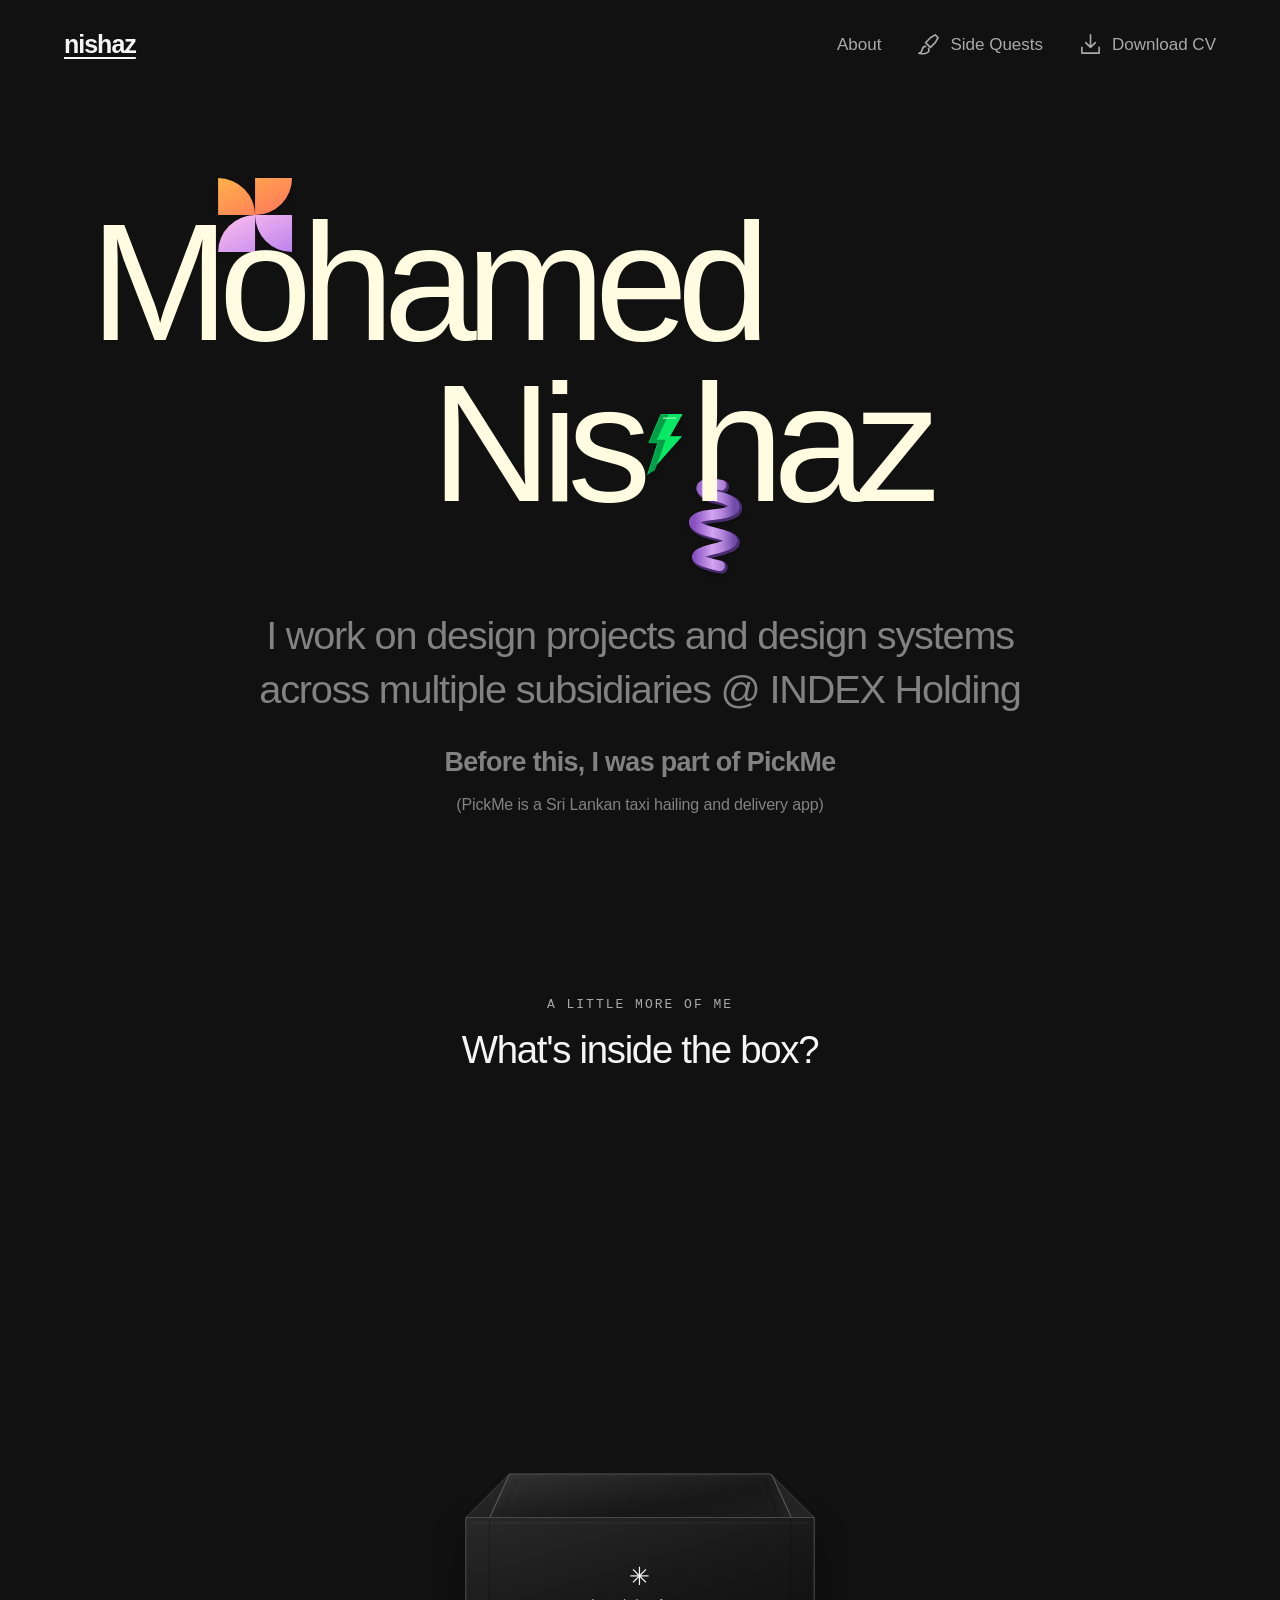
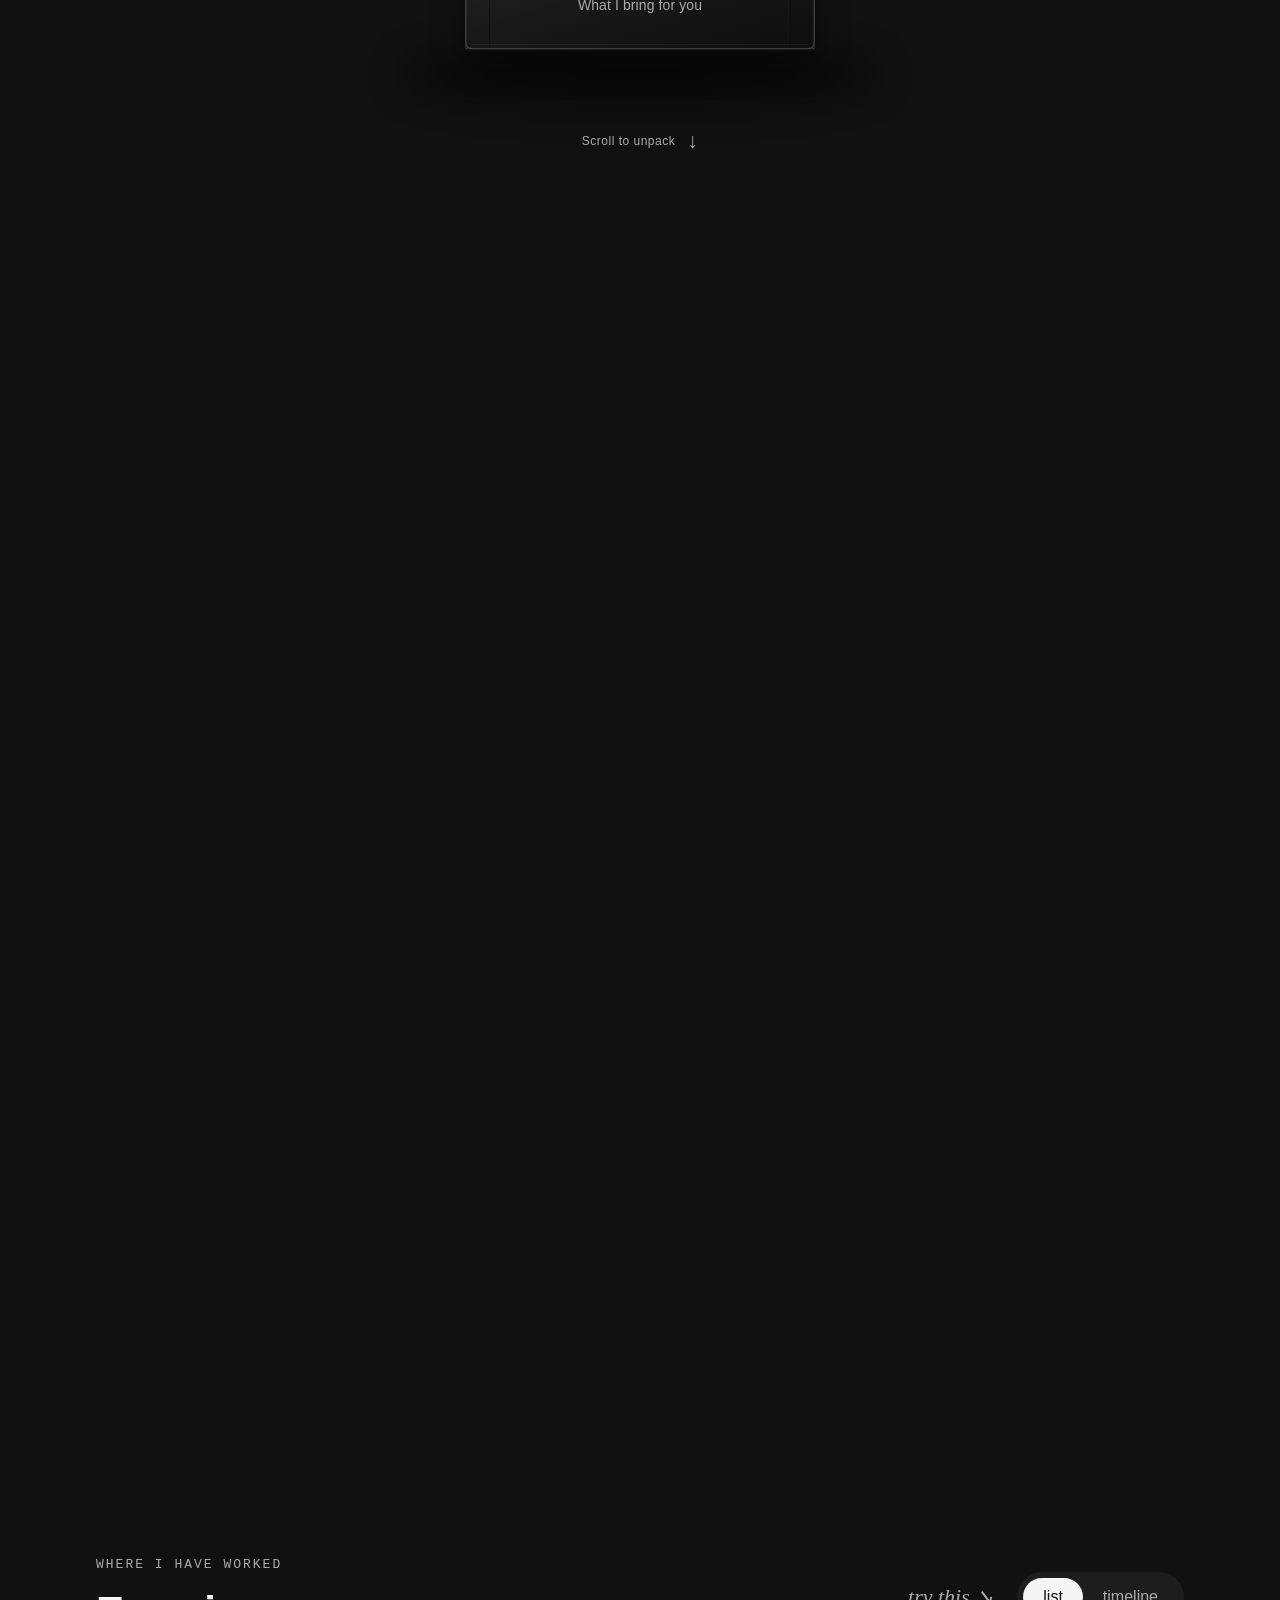
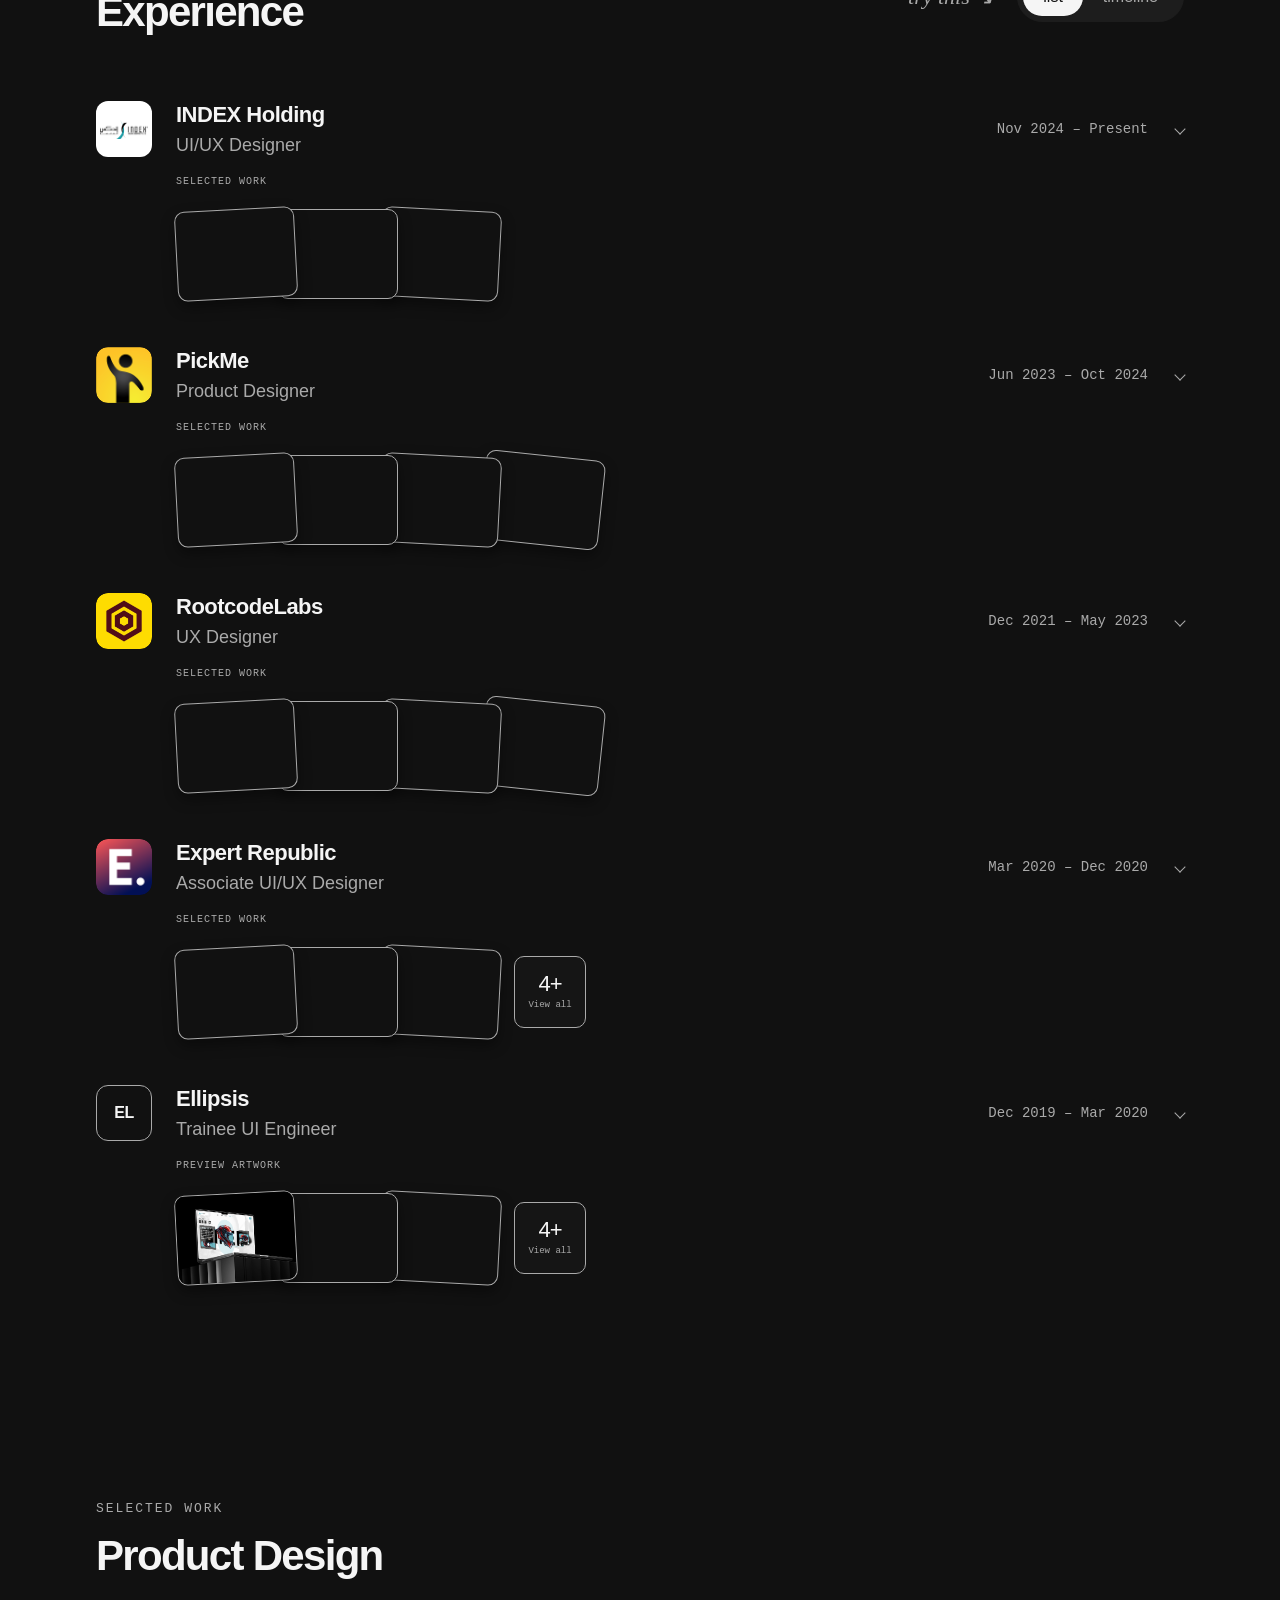
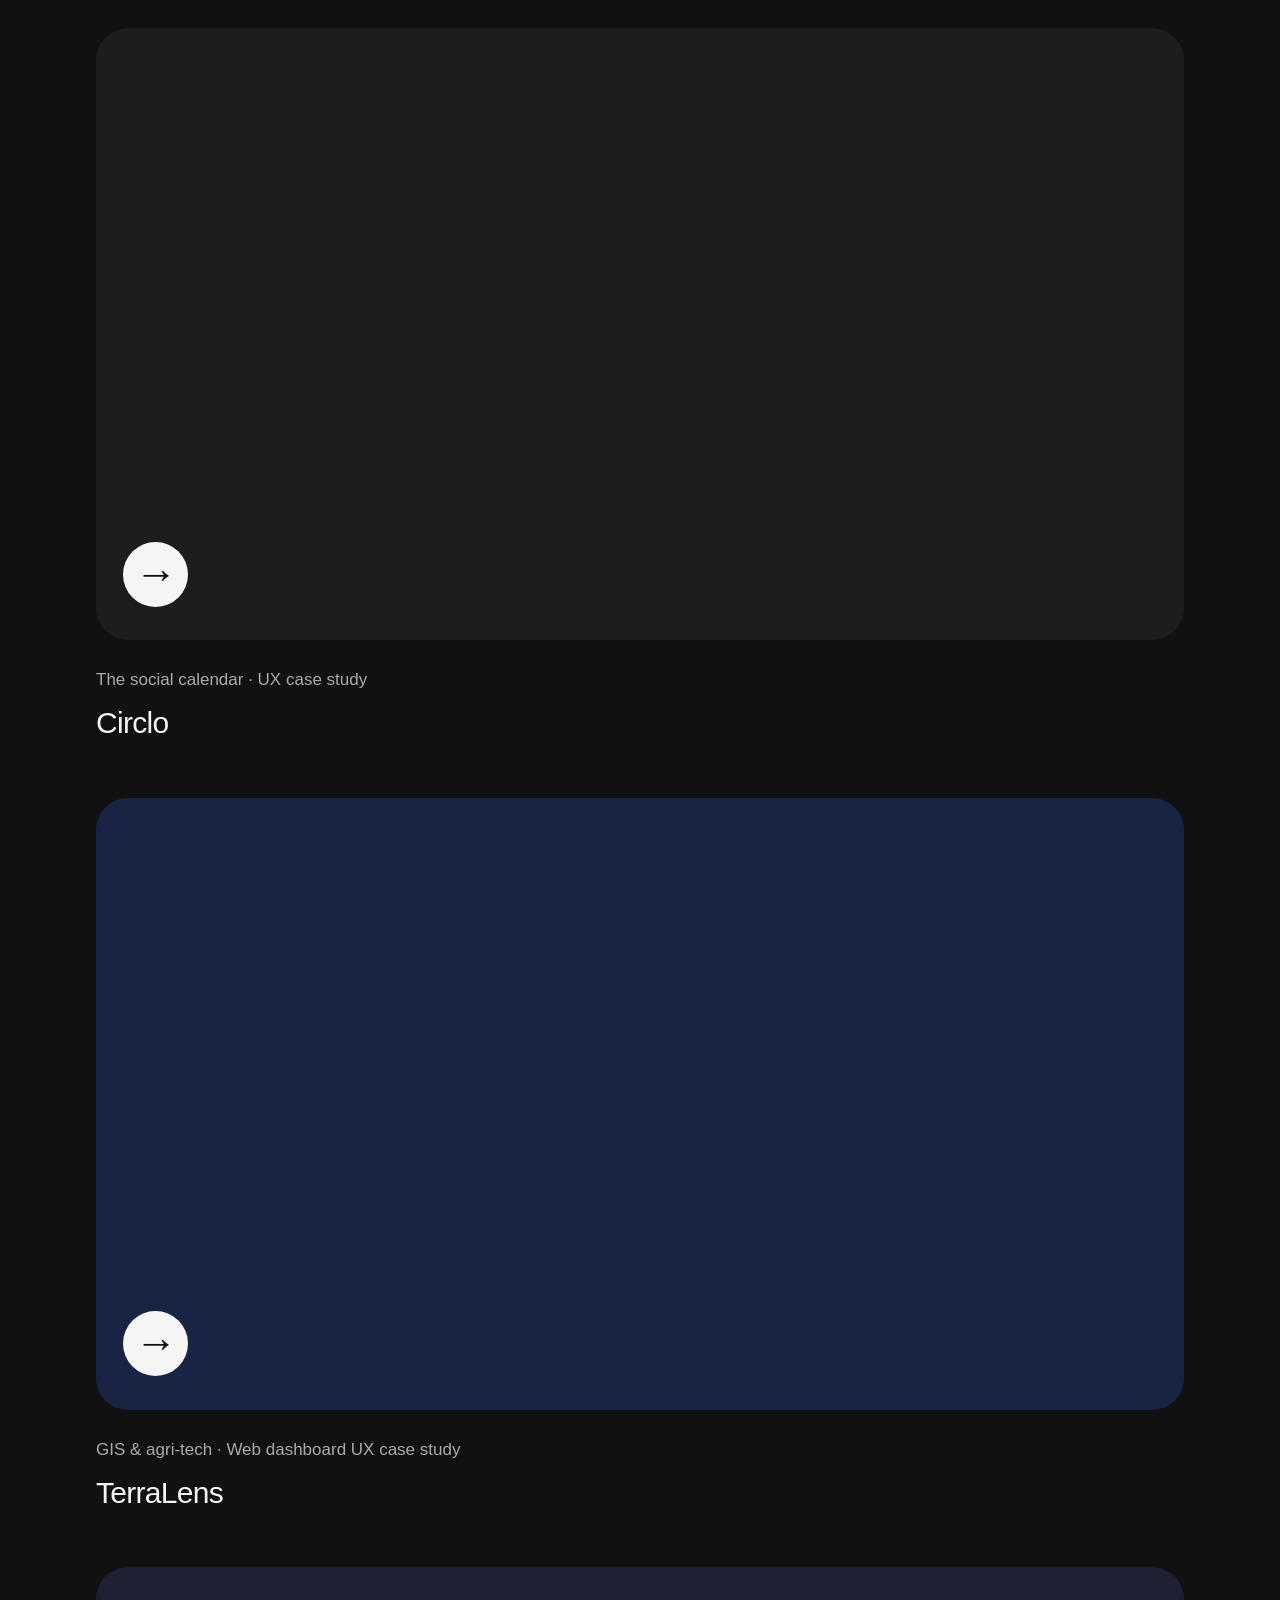
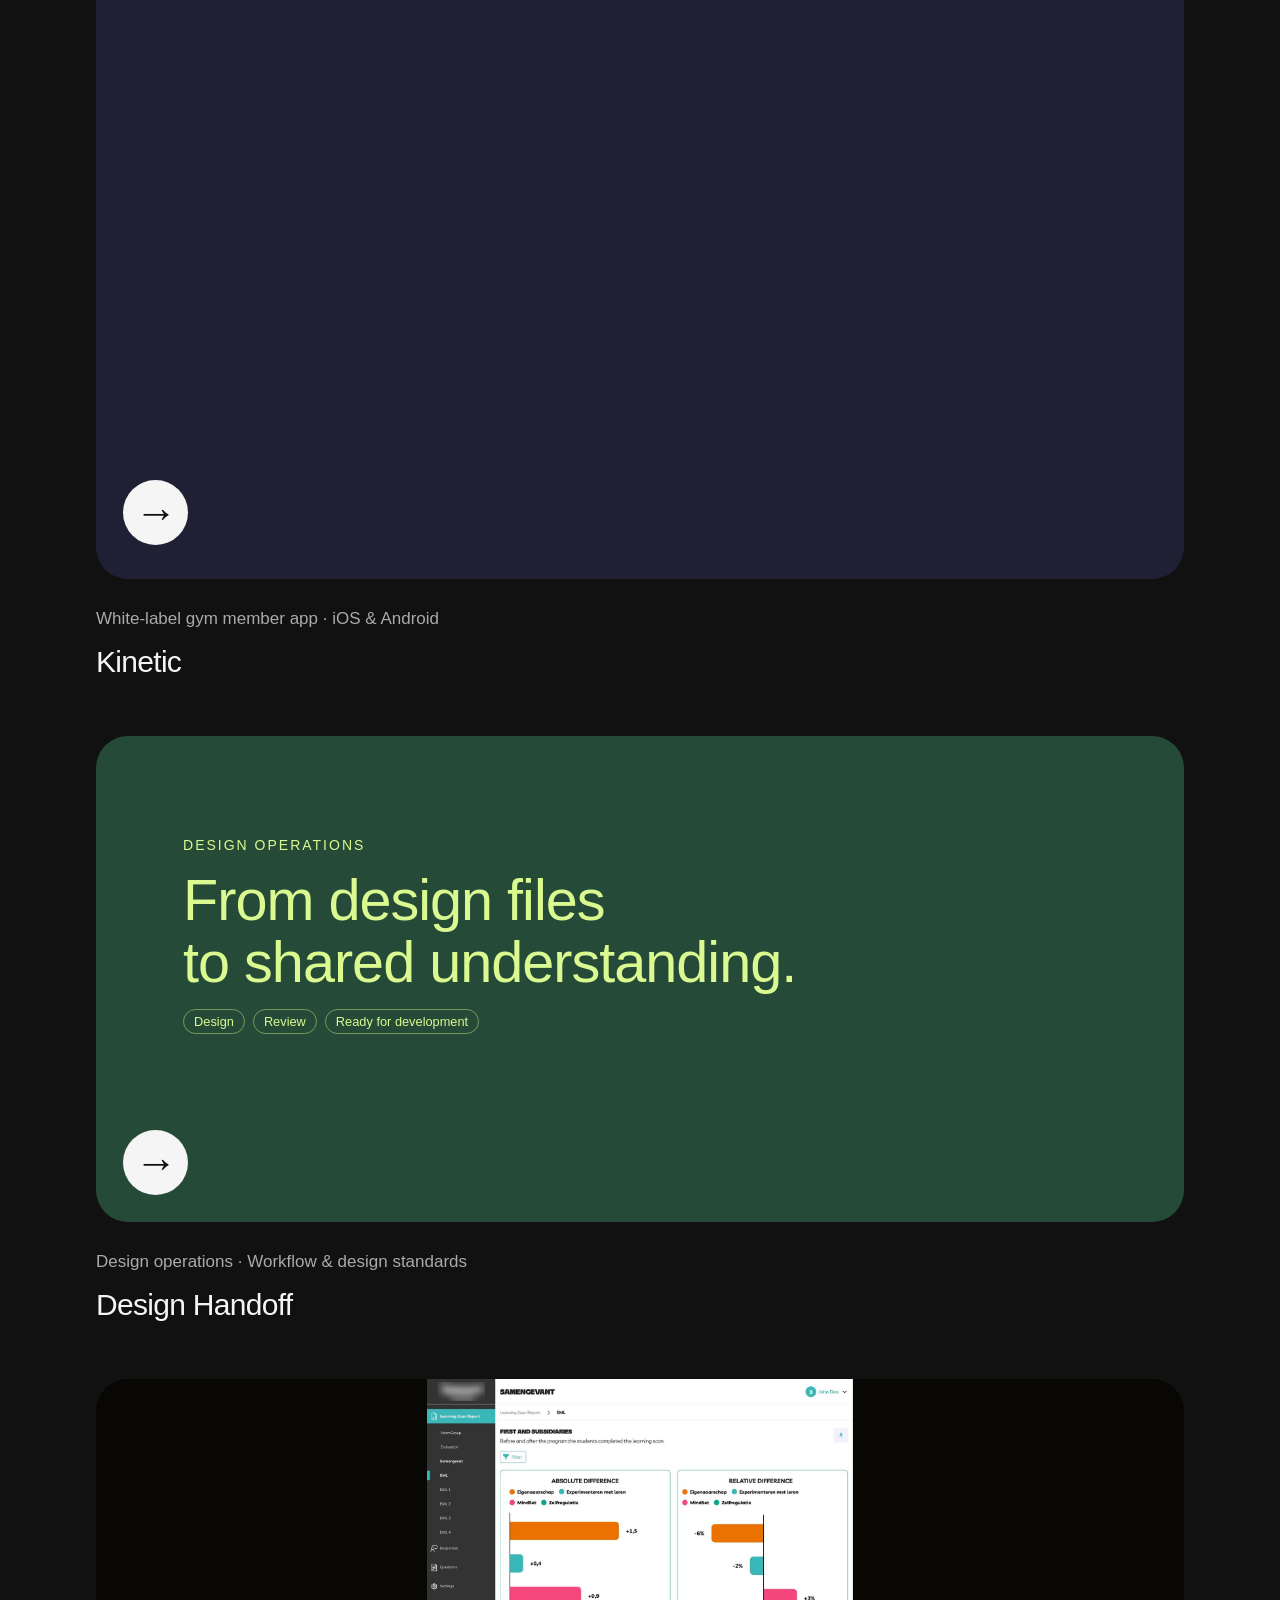
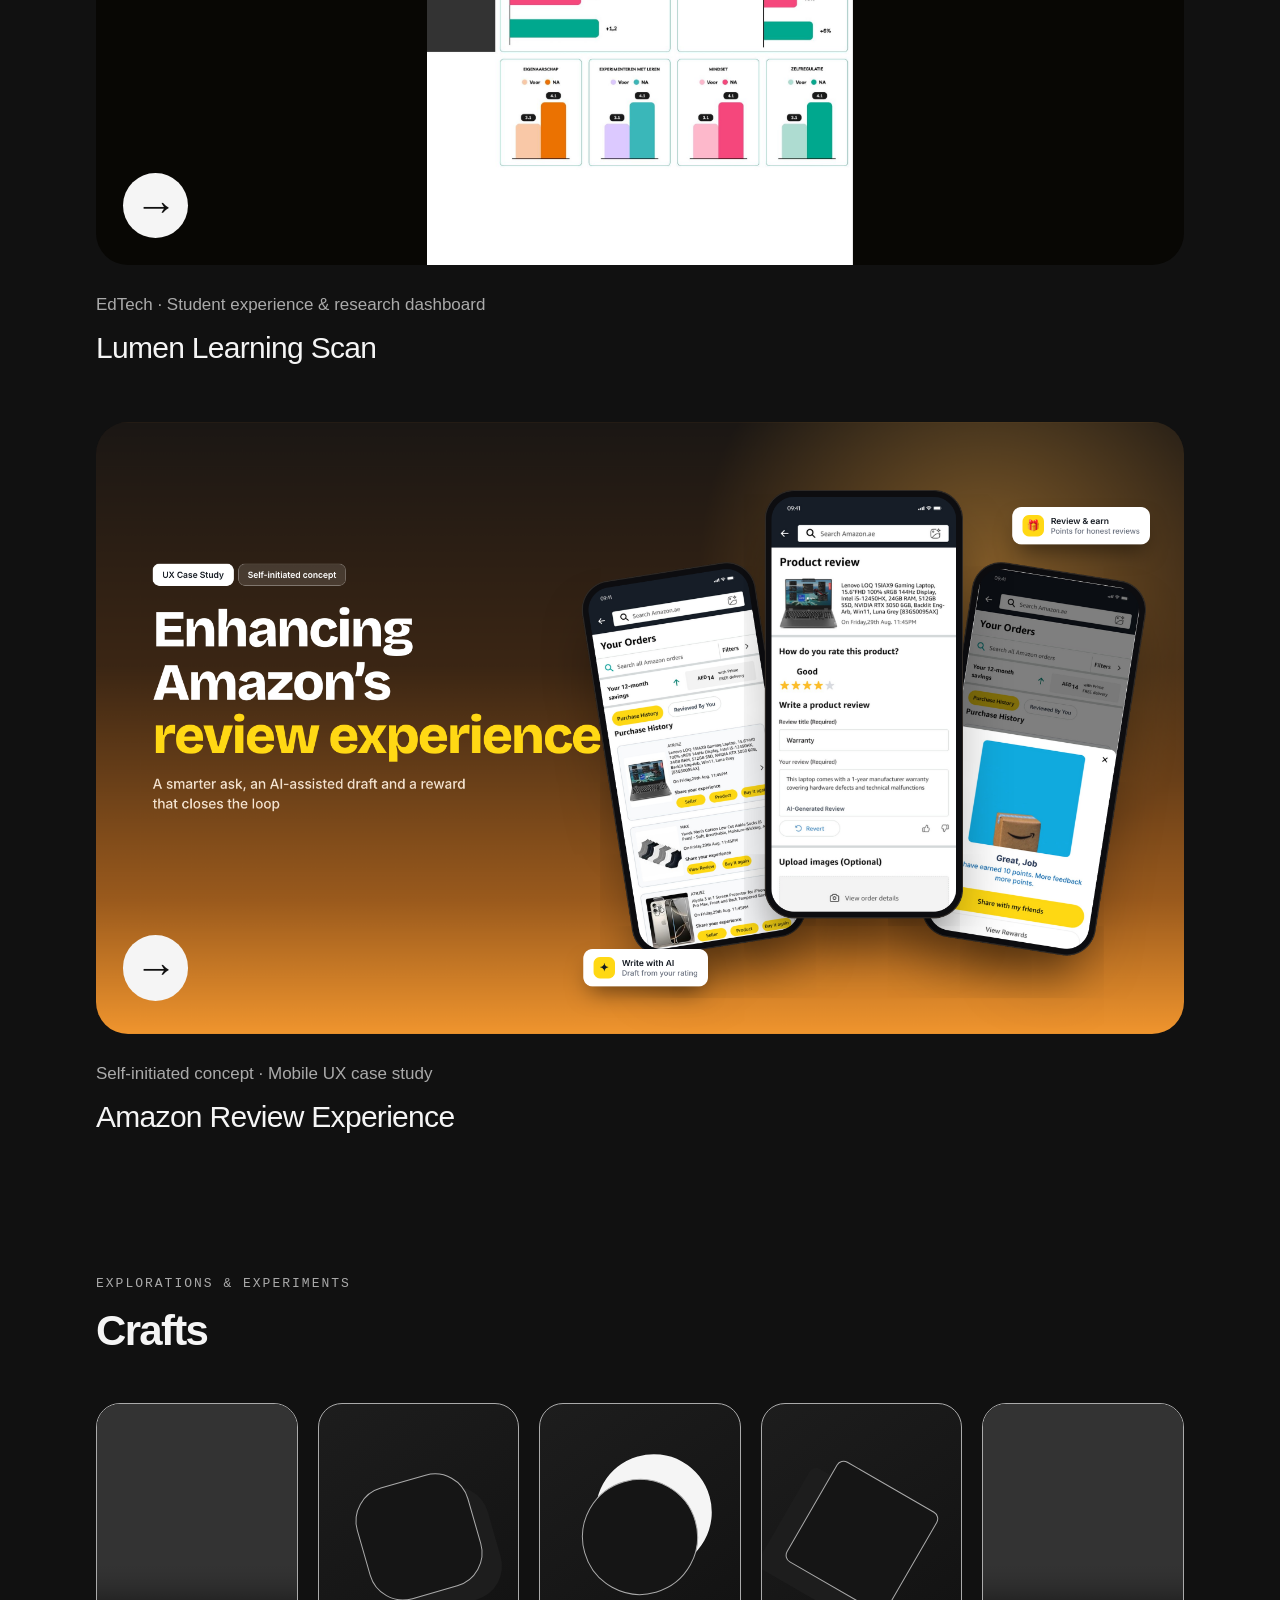
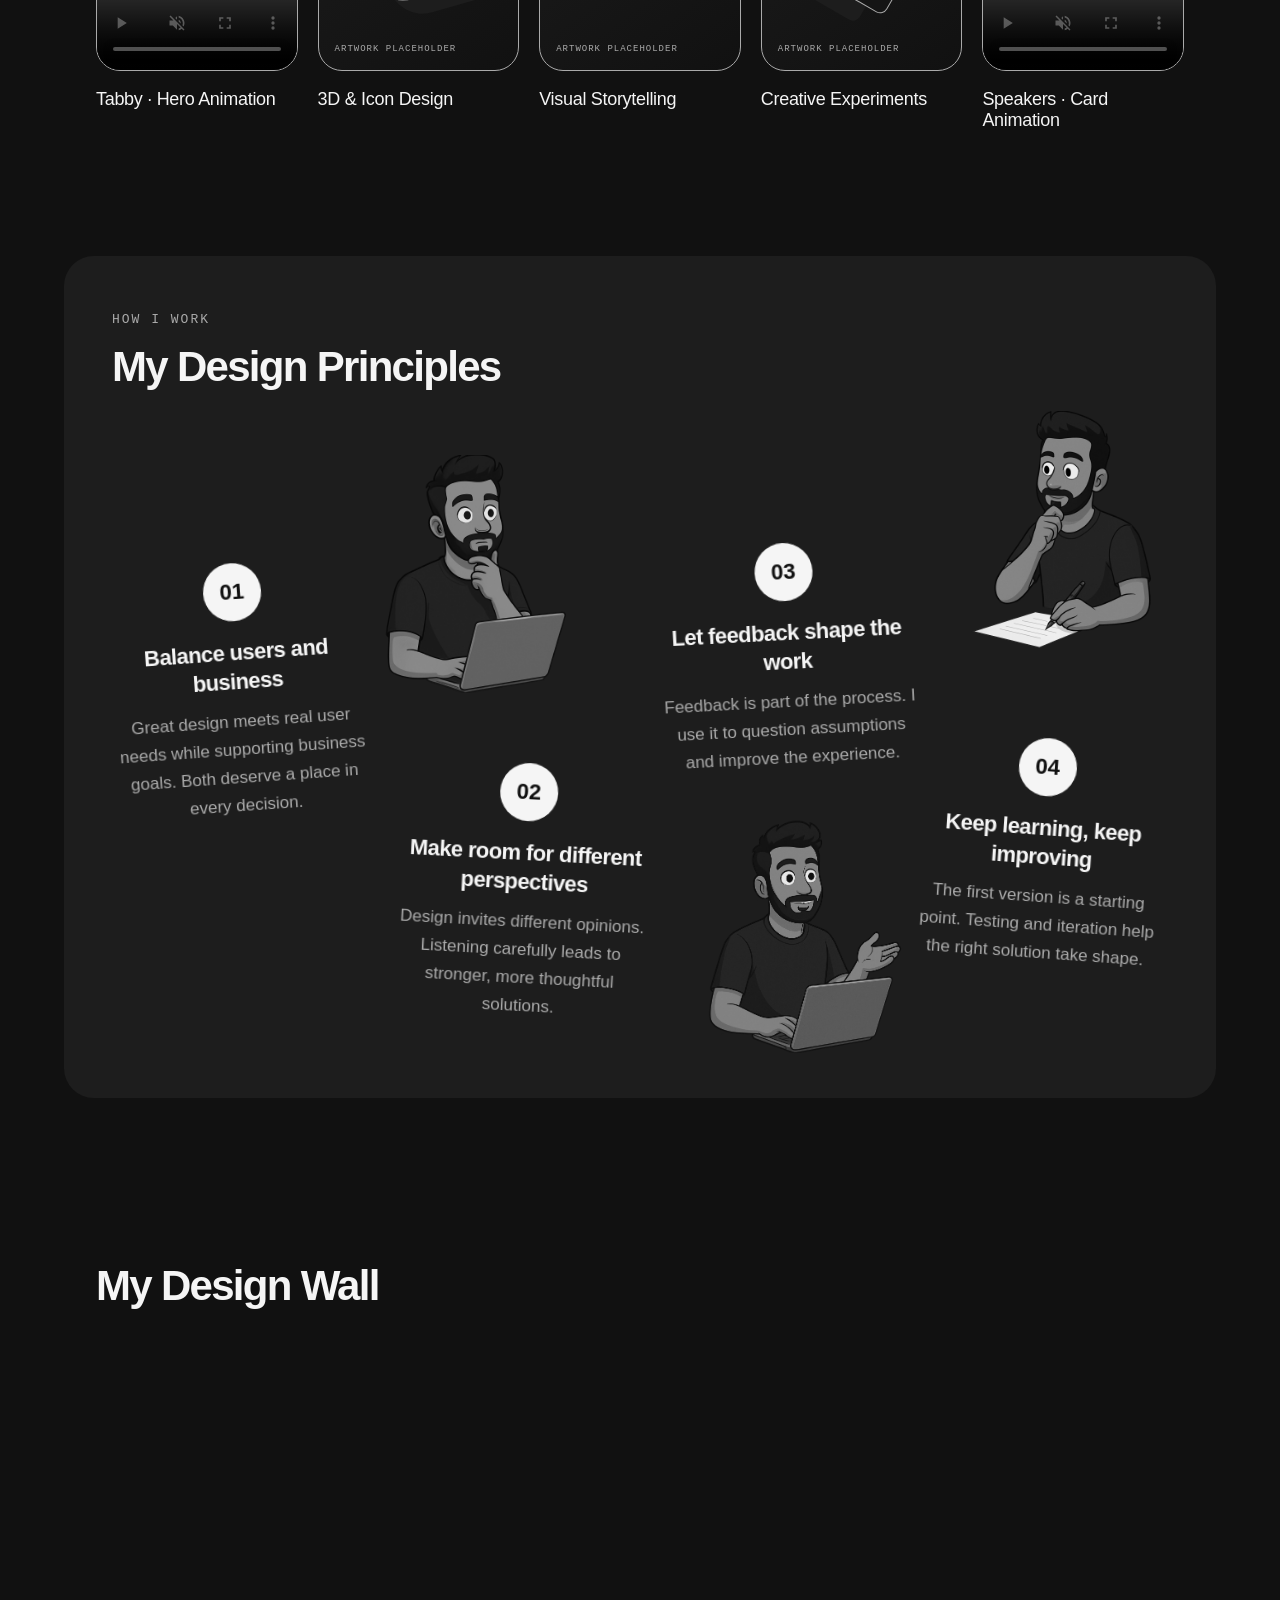
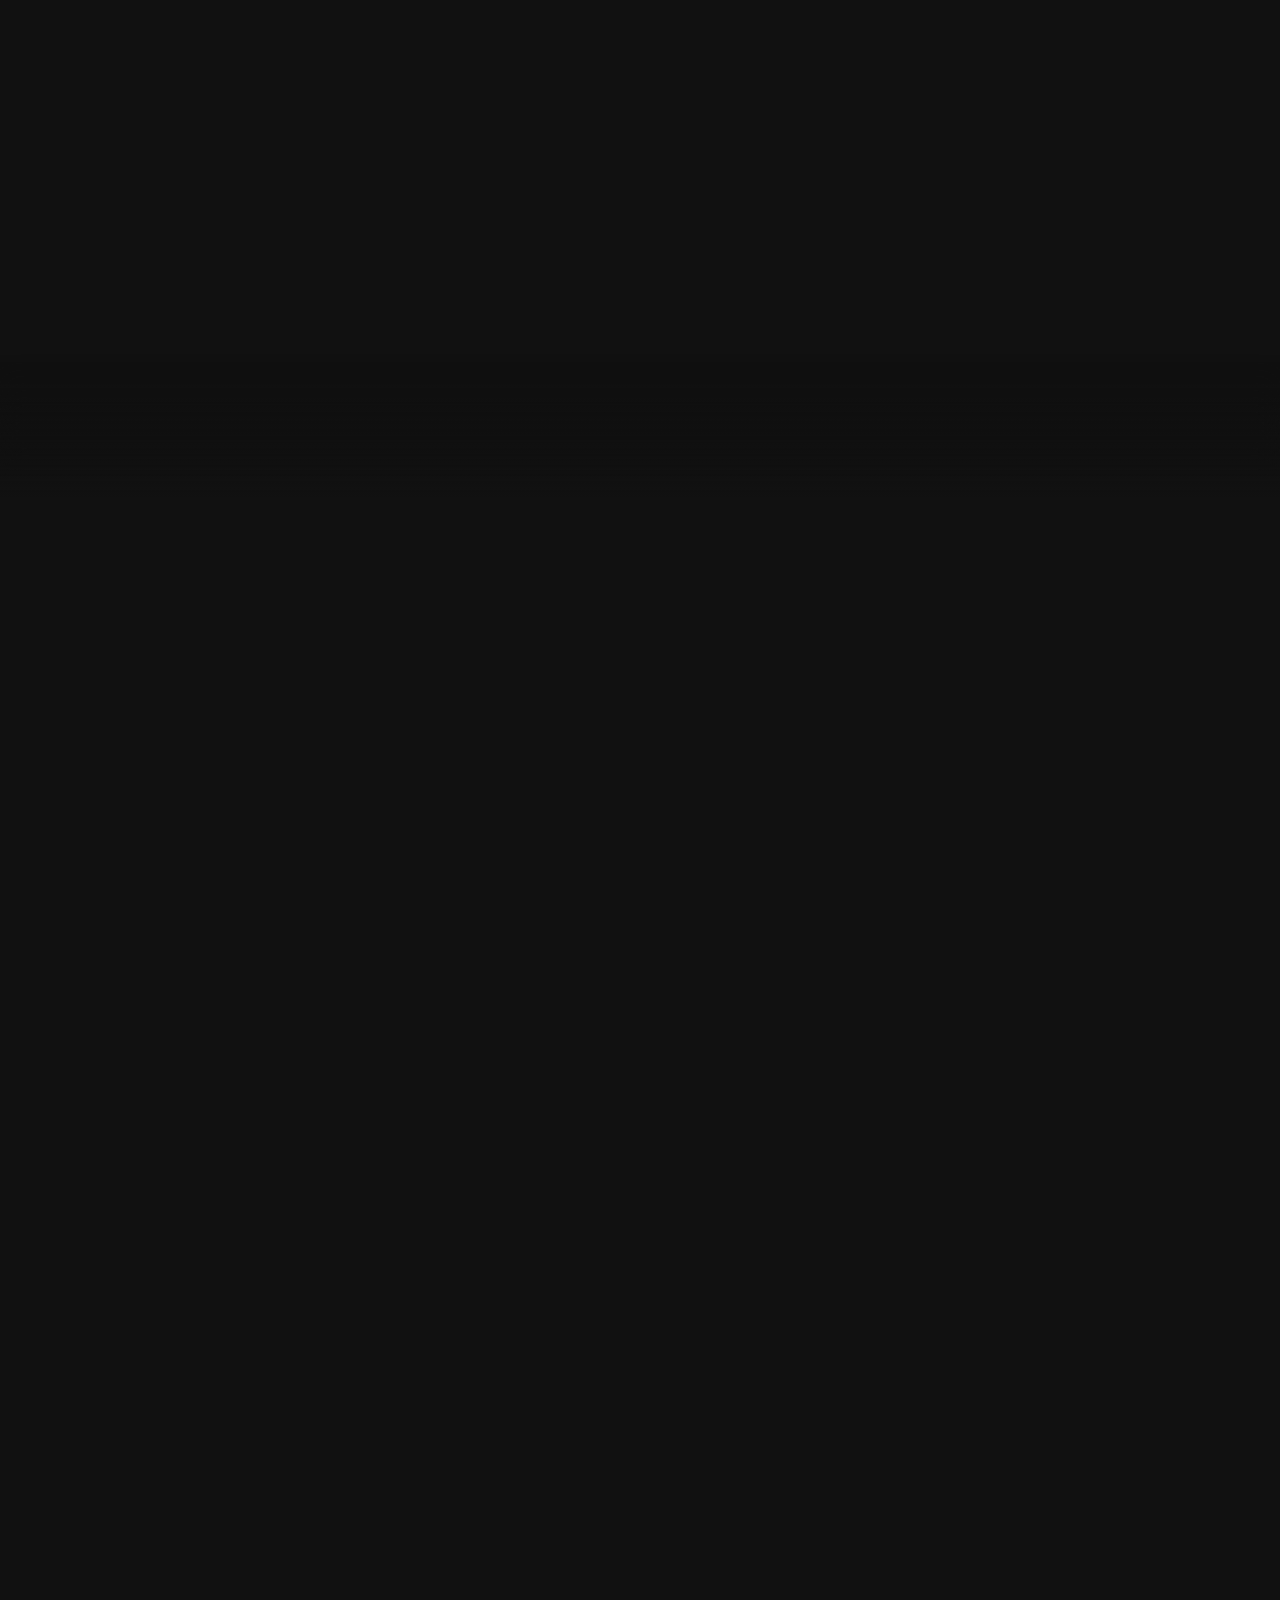
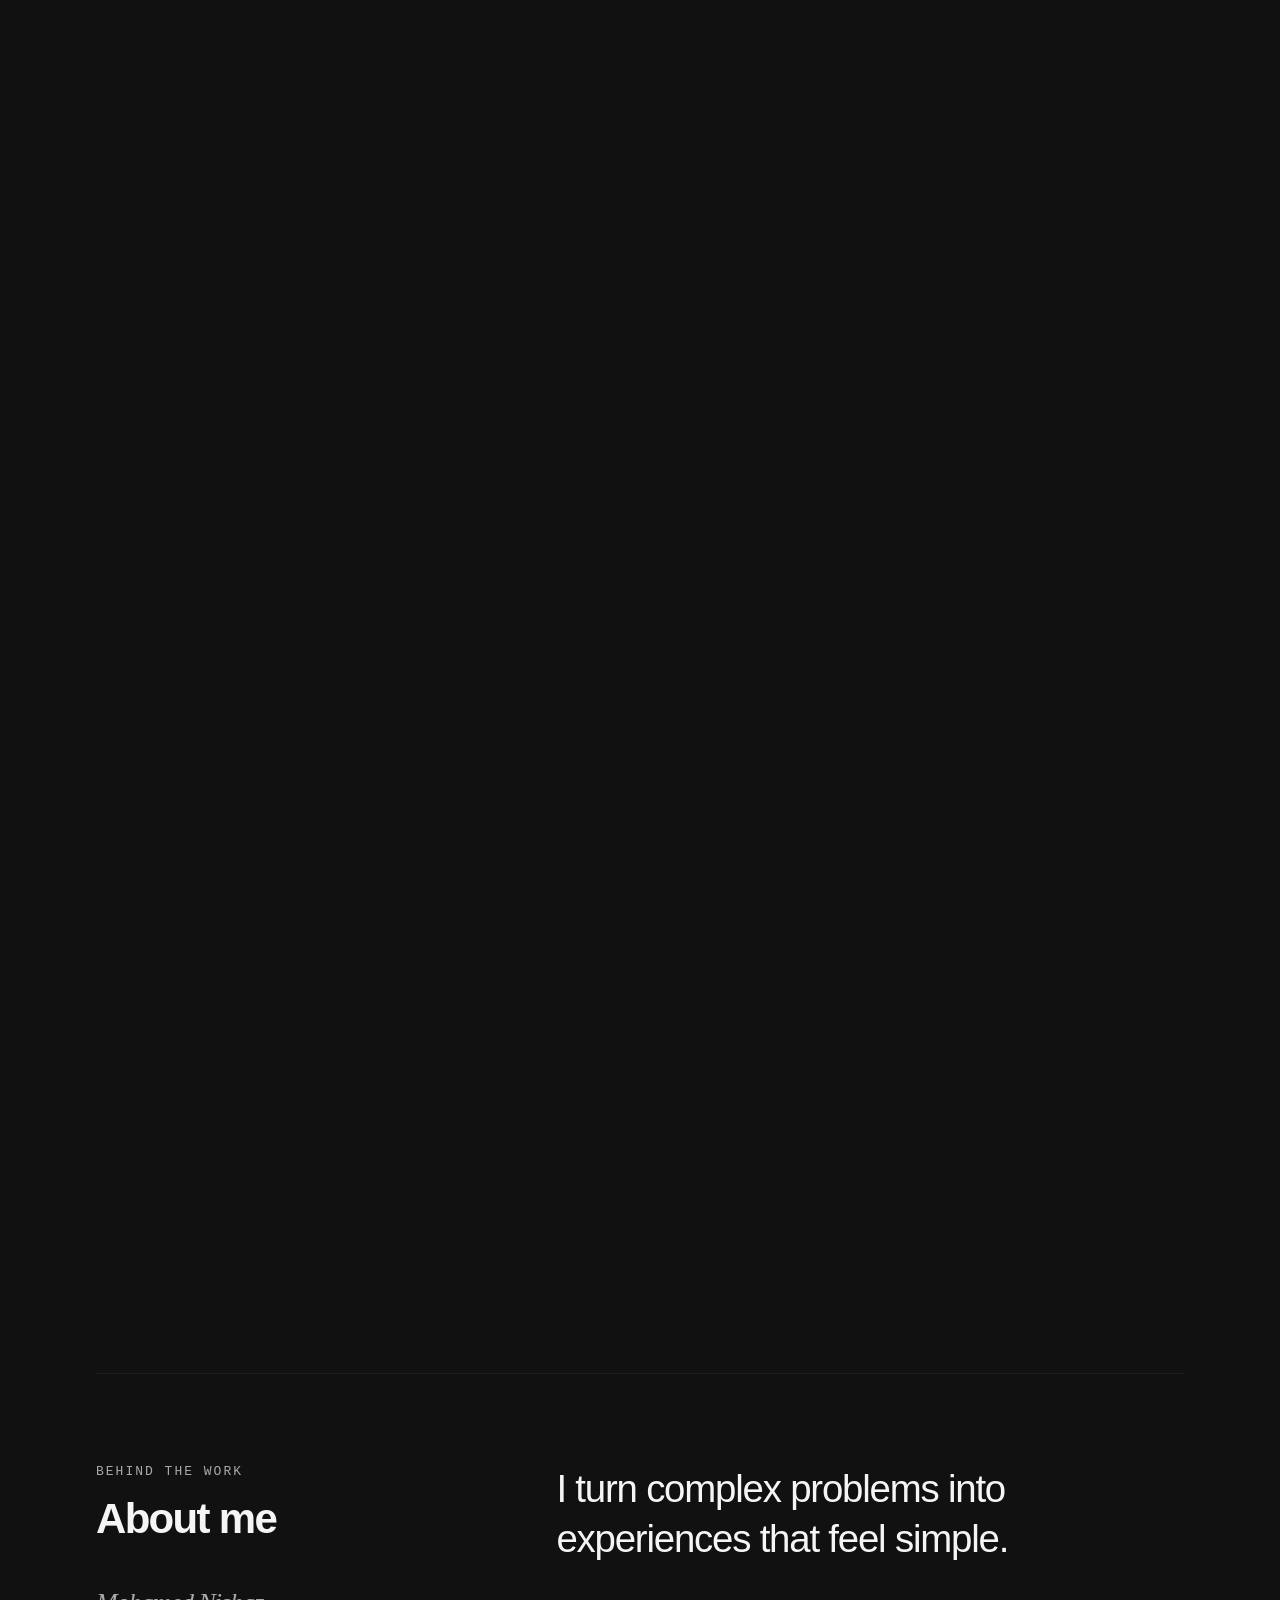
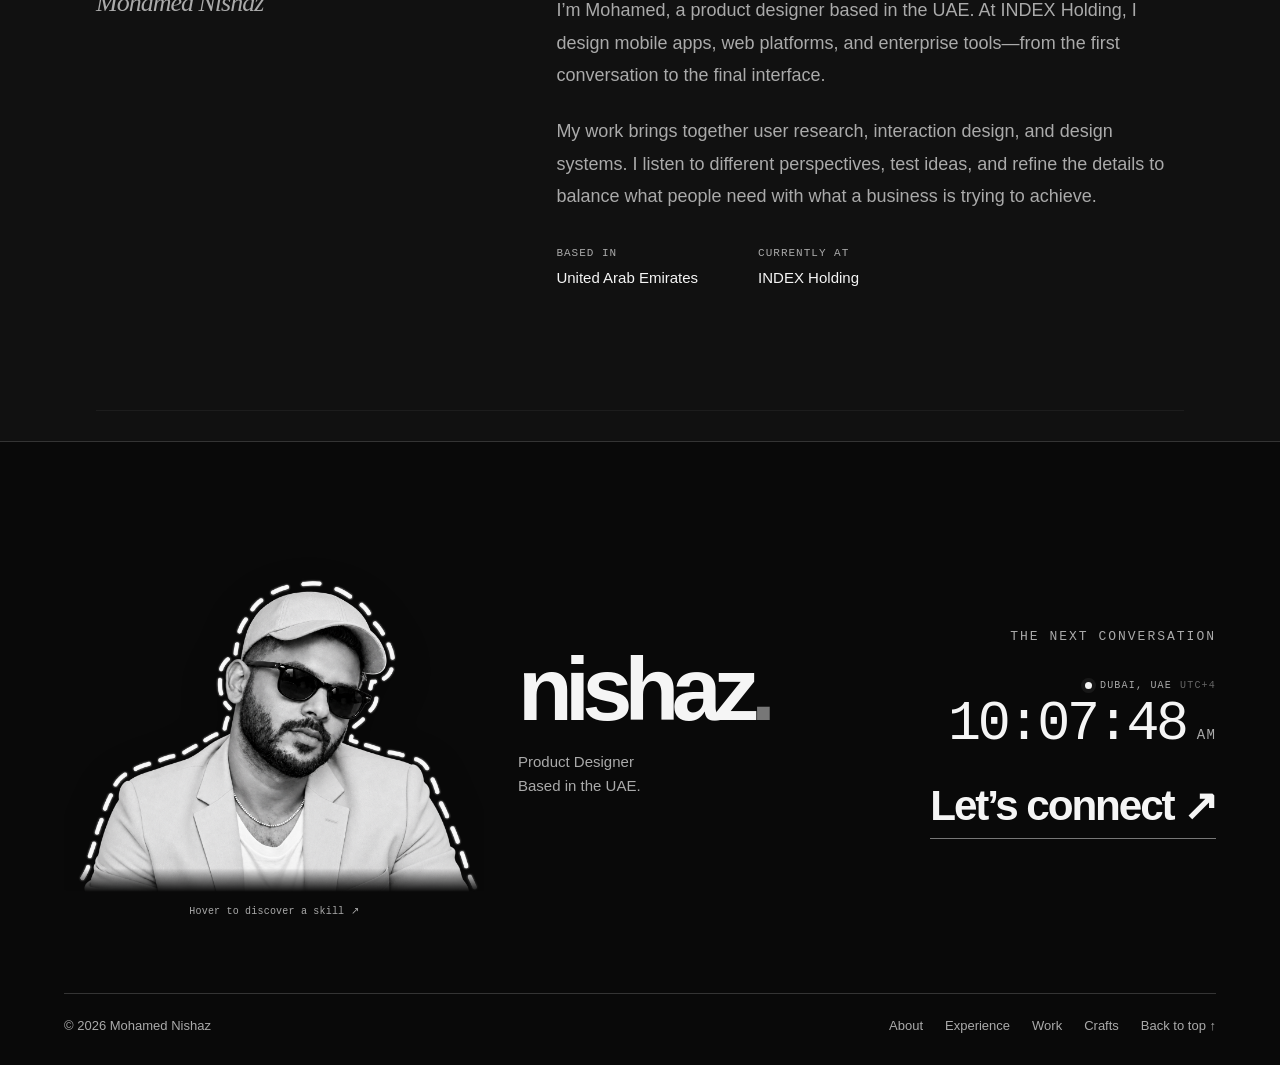
==== commit 42e5f558: "Remove personal journey book section and navigation links" ====
--- a/index.html
+++ b/index.html
@@ -219,43 +219,19 @@
 <p>I’m Mohamed, a product designer based in the UAE. At INDEX Holding, I design mobile apps, web platforms, and enterprise tools—from the first conversation to the final interface.</p>
 <p>My work brings together user research, interaction design, and design systems. I listen to different perspectives, test ideas, and refine the details to balance what people need with what a business is trying to achieve.</p>
 <dl class="about-details"><div><dt>Based in</dt><dd>United Arab Emirates</dd></div><div><dt>Currently at</dt><dd>INDEX Holding</dd></div></dl>
-<a class="about-journey-link" href="#journey">Read my journey <span aria-hidden="true">↗</span></a></div>
-</section>
-<section class="journey-section" id="journey" aria-labelledby="journey-title">
-<div class="journey-heading">
-<p class="section-eyebrow">A LITTLE NOTE</p>
-<h2 id="journey-title">From Colombo to Dubai – My Journey Over the Last 5 Years 🌍✈️</h2>
-<p>Open the book and turn the pages.</p>
-</div>
-<div class="journey-book" data-page="0" tabindex="0" aria-label="From Colombo to Dubai – My Journey Over the Last 5 Years. Use the arrow keys to turn pages.">
-<button class="book-cover" type="button" aria-label="Open From Colombo to Dubai – My Journey Over the Last 5 Years">
-<span class="book-cover-inner">
-<span class="book-cover-top">PERSONAL NOTES <span>VOL. 01</span></span>
-<span class="book-cover-title">From Colombo<br><em>to Dubai.</em></span>
-<span class="book-cover-subtitle">My Journey Over the Last 5 Years 🌍✈️</span>
-<svg class="book-cover-mark" viewBox="0 0 180 100" fill="none" aria-hidden="true"><path d="M15 75C15 20 70 20 70 50S125 80 125 25M35 75C35 40 90 40 90 65S145 90 145 25"/><circle cx="15" cy="75" r="4"/><circle cx="145" cy="25" r="4"/><path d="M120 10v20m-10-10h20"/></svg>
-<span class="book-cover-bottom"><span>MOHAMED NISHAZ<small>A story in progress</small></span><span class="book-cover-edition">MN</span></span>
-</span>
-</button>
-<div class="book-spread" aria-live="polite" aria-label="My Journey book pages" hidden>
-<div class="book-page book-page-left has-story"><span class="book-page-kicker">MY JOURNEY</span><div class="book-page-content"><span class="book-chapter">2019 / COLOMBO</span><p class="book-page-message">In 2019, I was just a boy in Colombo, trying to support my father and find my place in the world. I struggled to get my first job in UX. It was tough — rejections, doubts, and a lot of self-learning.</p></div><span class="book-page-number">01</span></div>
-<div class="book-page book-page-right has-art"><span class="book-page-kicker" hidden>MOHAMED NISHAZ</span><div class="book-page-content"><img class="book-page-art" src="Images/1751126969056.jpeg" alt="Illustration of a young man running through Colombo in the rain, carrying a shoulder bag, with tuk-tuks and city buildings behind him" width="1536" height="1024" decoding="async"></div><span class="book-page-number">02</span></div>
-</div>
-<div class="book-controls" aria-label="Book controls"><button class="book-previous" type="button" aria-label="Previous pages" disabled><span aria-hidden="true">←</span></button><button class="book-next" type="button" aria-label="Open book"><span aria-hidden="true">→</span></button></div>
-</div>
-<div class="book-progress" aria-live="polite">Cover</div>
+</div>
 </section>
 </main>
 <footer class="site-footer">
 <div class="footer-main"><div class="footer-identity">
 <div class="footer-portrait-wrap"><button class="footer-portrait" type="button" aria-label="Discover my skills. Activate to show the next skill." aria-describedby="portrait-hint"><img src="assets/mohamed-nishaz-cutout.png" alt="Mohamed Nishaz wearing sunglasses and a cap, with a white dashed outline" width="1448" height="1086" loading="lazy"><span class="portrait-skill" aria-live="polite"></span></button><span class="portrait-hint" id="portrait-hint"><span class="portrait-hover-hint">Hover to discover a skill ↗</span><span class="portrait-tap-hint">Tap to discover a skill ↗</span></span></div>
 <div><a class="footer-brand" href="#home">nishaz<span aria-hidden="true">.</span></a><p>Product Designer<br>Based in the UAE.</p></div></div><div class="footer-contact"><span class="section-eyebrow">THE NEXT CONVERSATION</span><div class="footer-clock"><span class="footer-clock-place"><i aria-hidden="true"></i>Dubai, UAE <small>UTC+4</small></span><time class="footer-clock-time" data-dubai-clock datetime=""><span data-dubai-clock-value>00:00:00</span><small data-dubai-clock-period>AM</small></time></div><a href="https://www.linkedin.com/in/mohamednishaz-579590163/" target="_blank" rel="noopener noreferrer">Let’s connect <span aria-hidden="true">↗</span></a></div></div>
-<div class="footer-bottom"><span>© <span id="footer-year">2026</span> Mohamed Nishaz</span><nav aria-label="Footer navigation"><a href="#about">About</a><a href="#experience">Experience</a><a href="#projects">Work</a><a href="#crafts">Crafts</a><a href="#journey">My Journey</a><a href="#home">Back to top ↑</a></nav></div>
+<div class="footer-bottom"><span>© <span id="footer-year">2026</span> Mohamed Nishaz</span><nav aria-label="Footer navigation"><a href="#about">About</a><a href="#experience">Experience</a><a href="#projects">Work</a><a href="#crafts">Crafts</a><a href="#home">Back to top ↑</a></nav></div>
 </footer>
 <div class="viewer-cursor" aria-hidden="true"><svg viewBox="0 0 30 36">
 <path d="M3 2 27 18 15 20 10 33z"/></svg><span>You</span></div>
 
-<script src="experience-previews.js?v=c1b0837b44e2" defer></script><script src="project-links.js" defer></script><script src="script.js" defer></script><script src="intro-reveal.js" defer></script><script src="unpack.js" defer></script><script src="design-wall.js" defer></script>
+<script src="experience-previews.js?v=c1b0837b44e2" defer></script><script src="project-links.js" defer></script><script src="script.js?v=without-book" defer></script><script src="intro-reveal.js" defer></script><script src="unpack.js" defer></script><script src="design-wall.js" defer></script>
 <script src="portfolio-navigation.js" defer></script>
 <script src="craft-video.js?v=speakers" defer></script>
 </body></html>
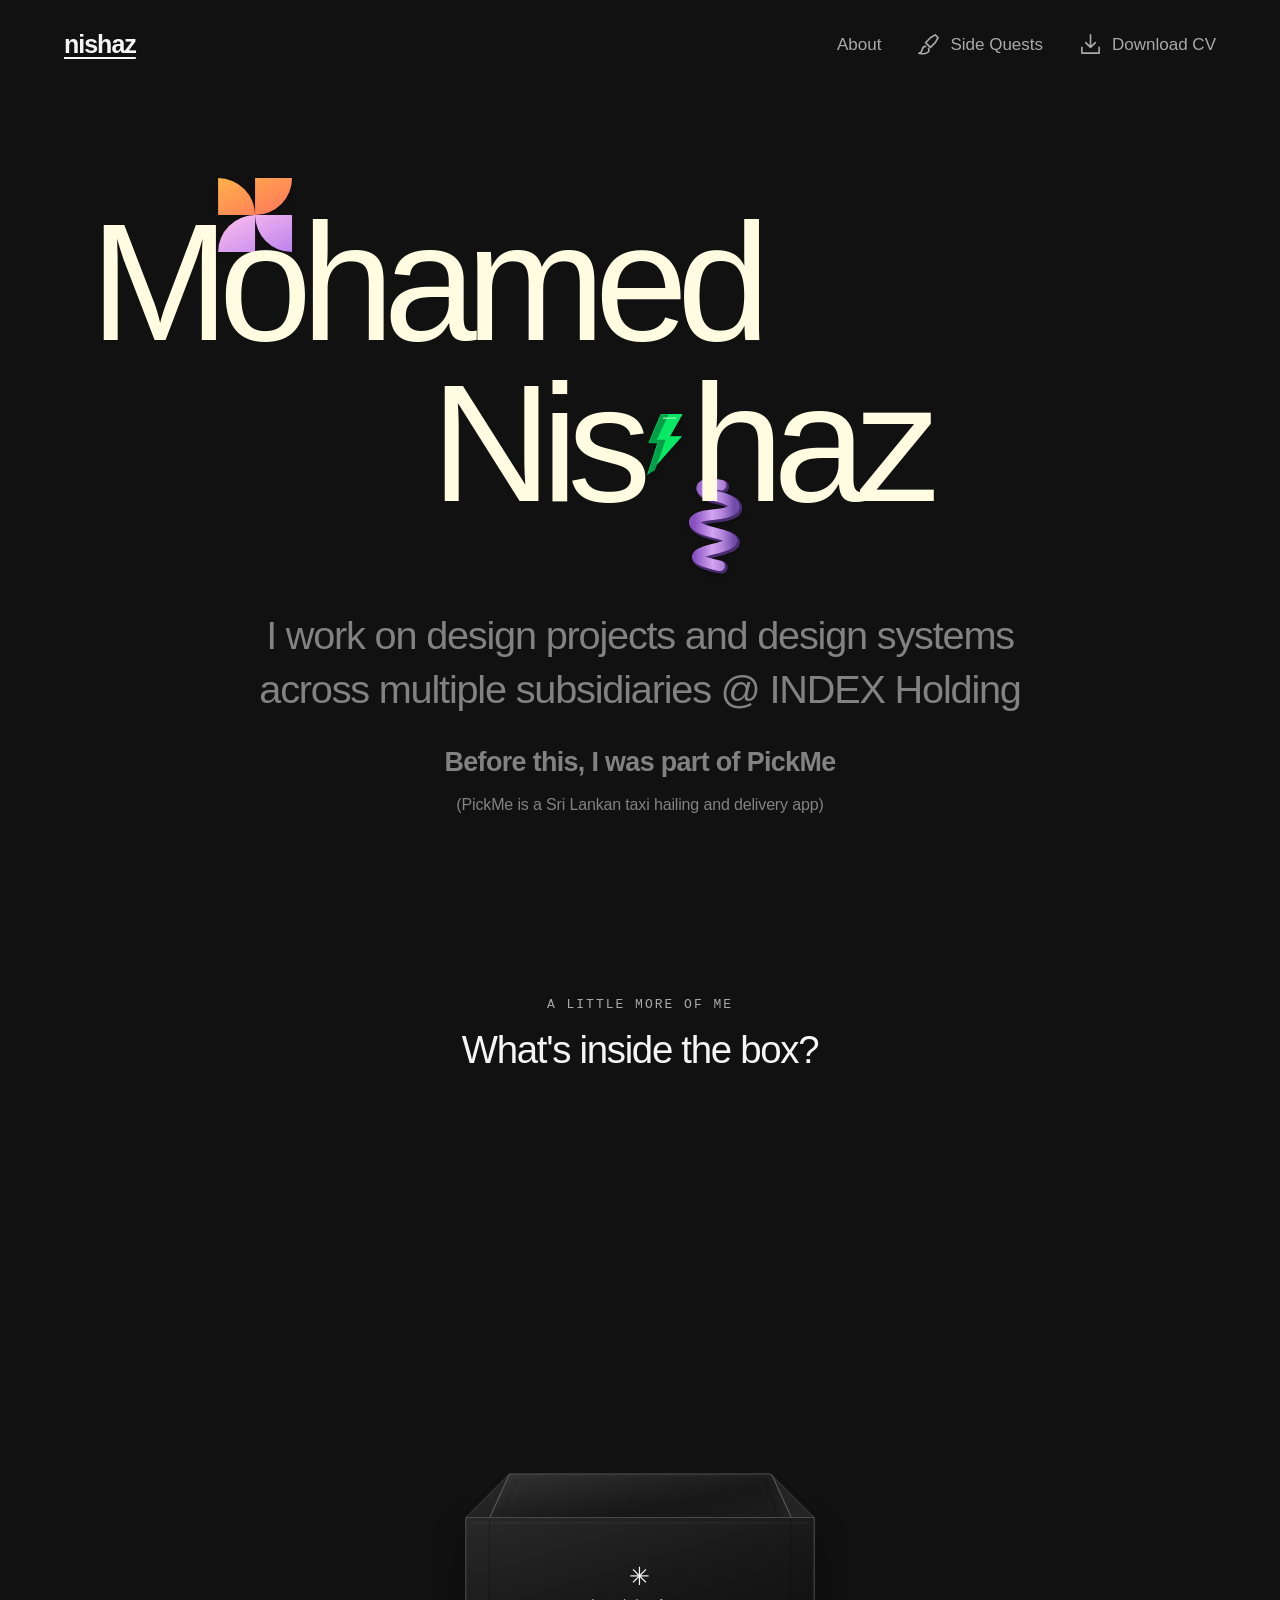
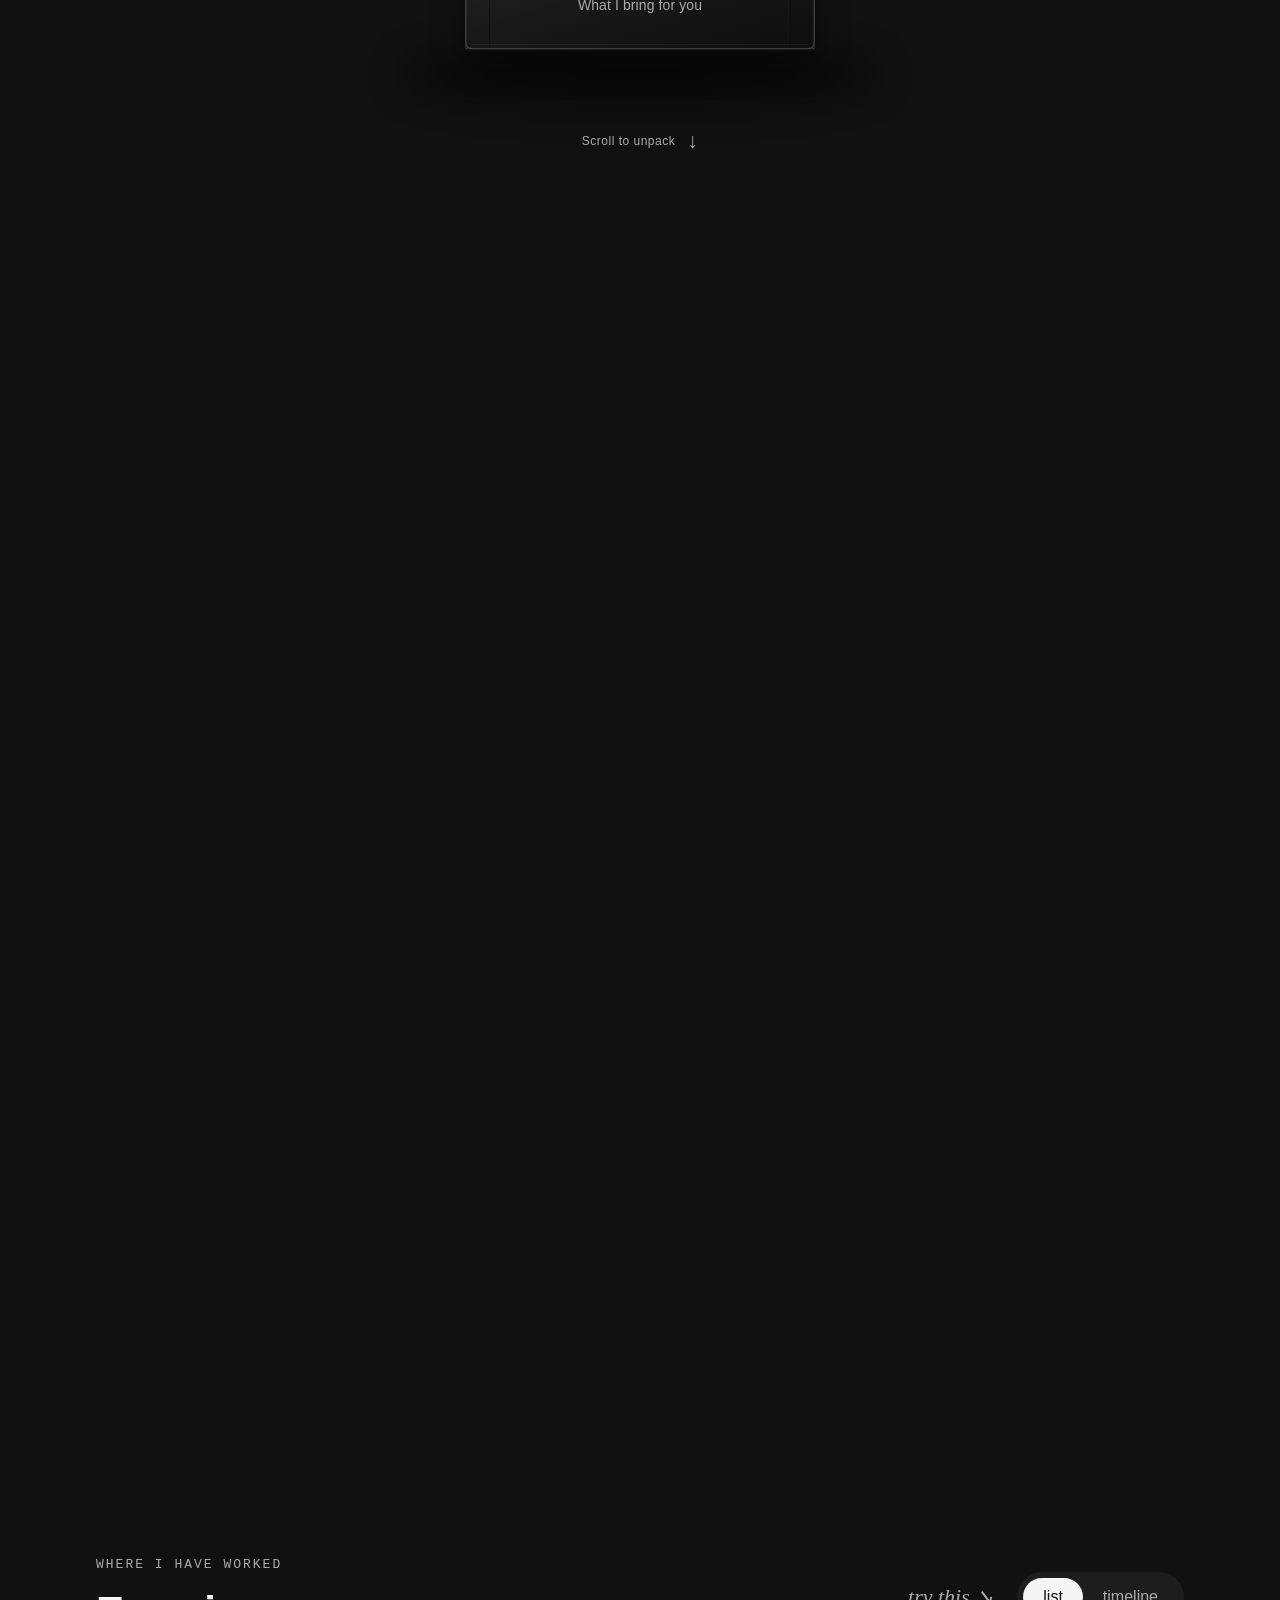
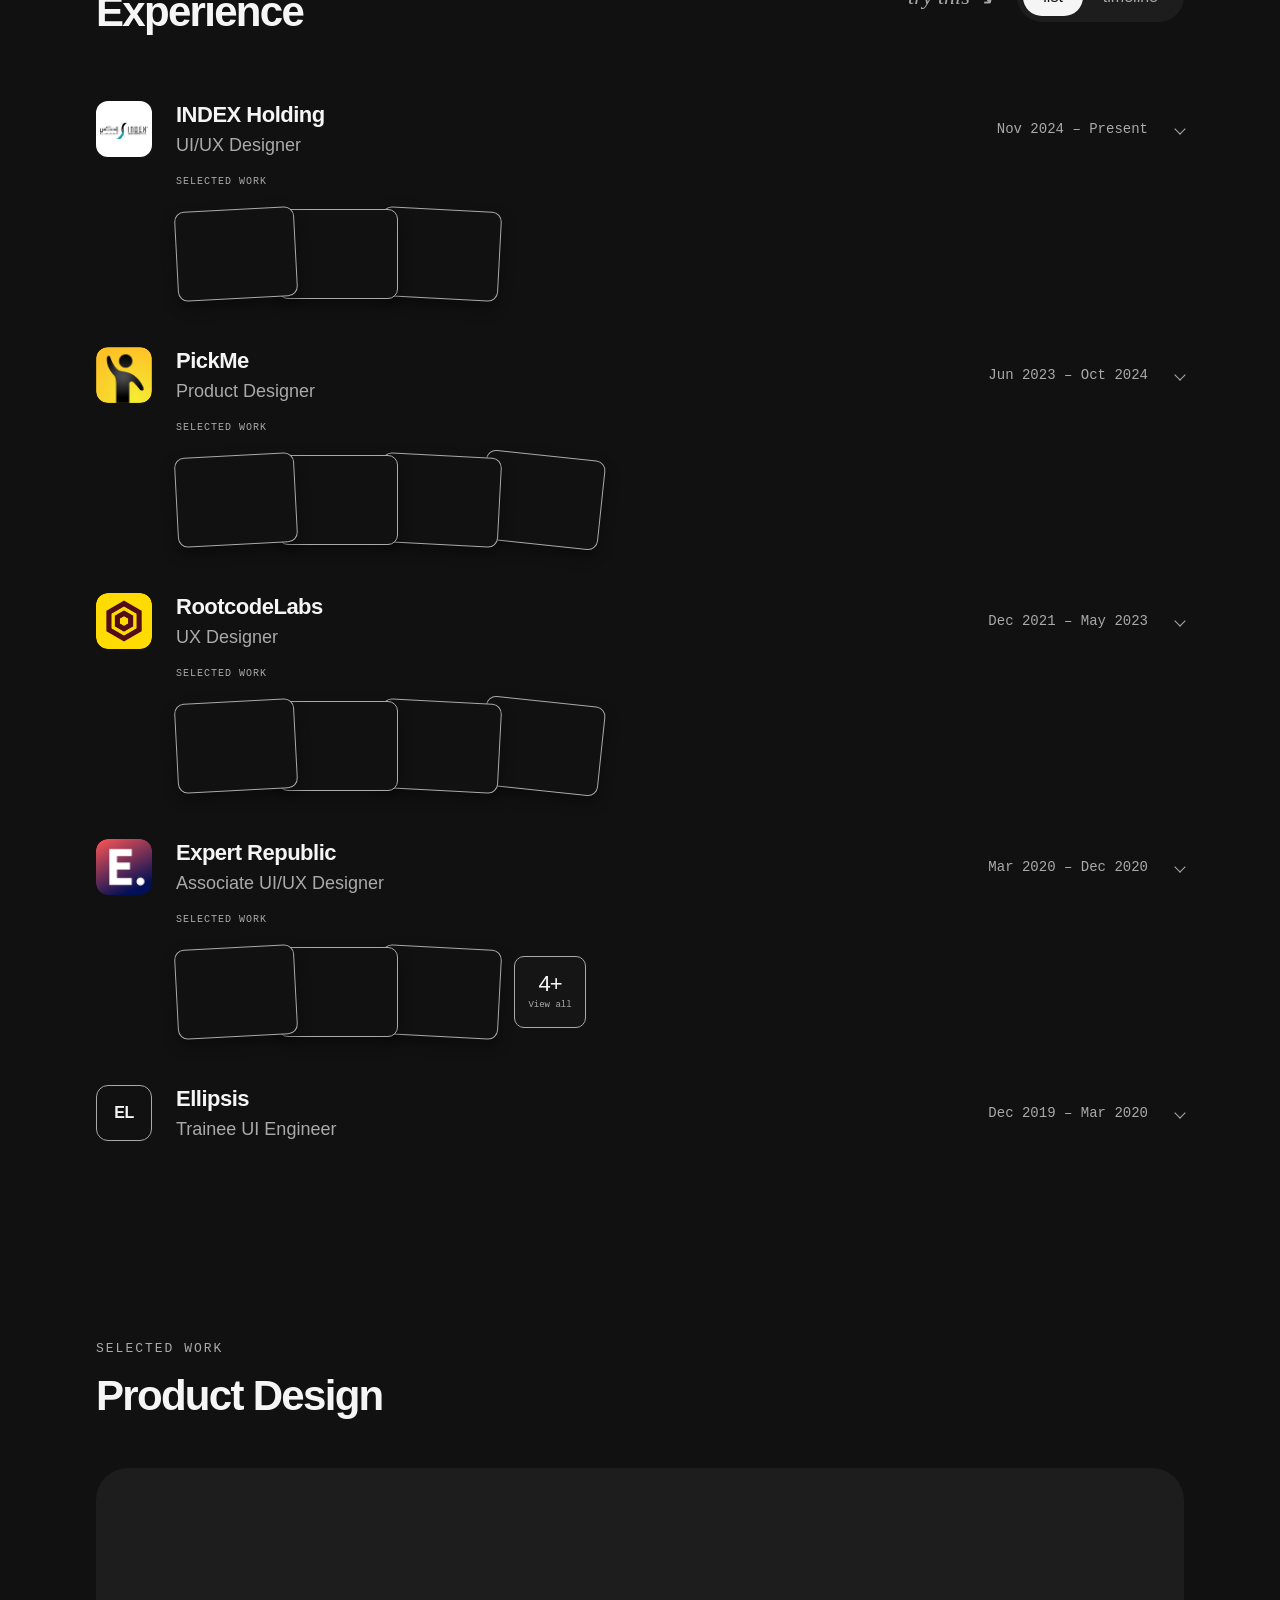
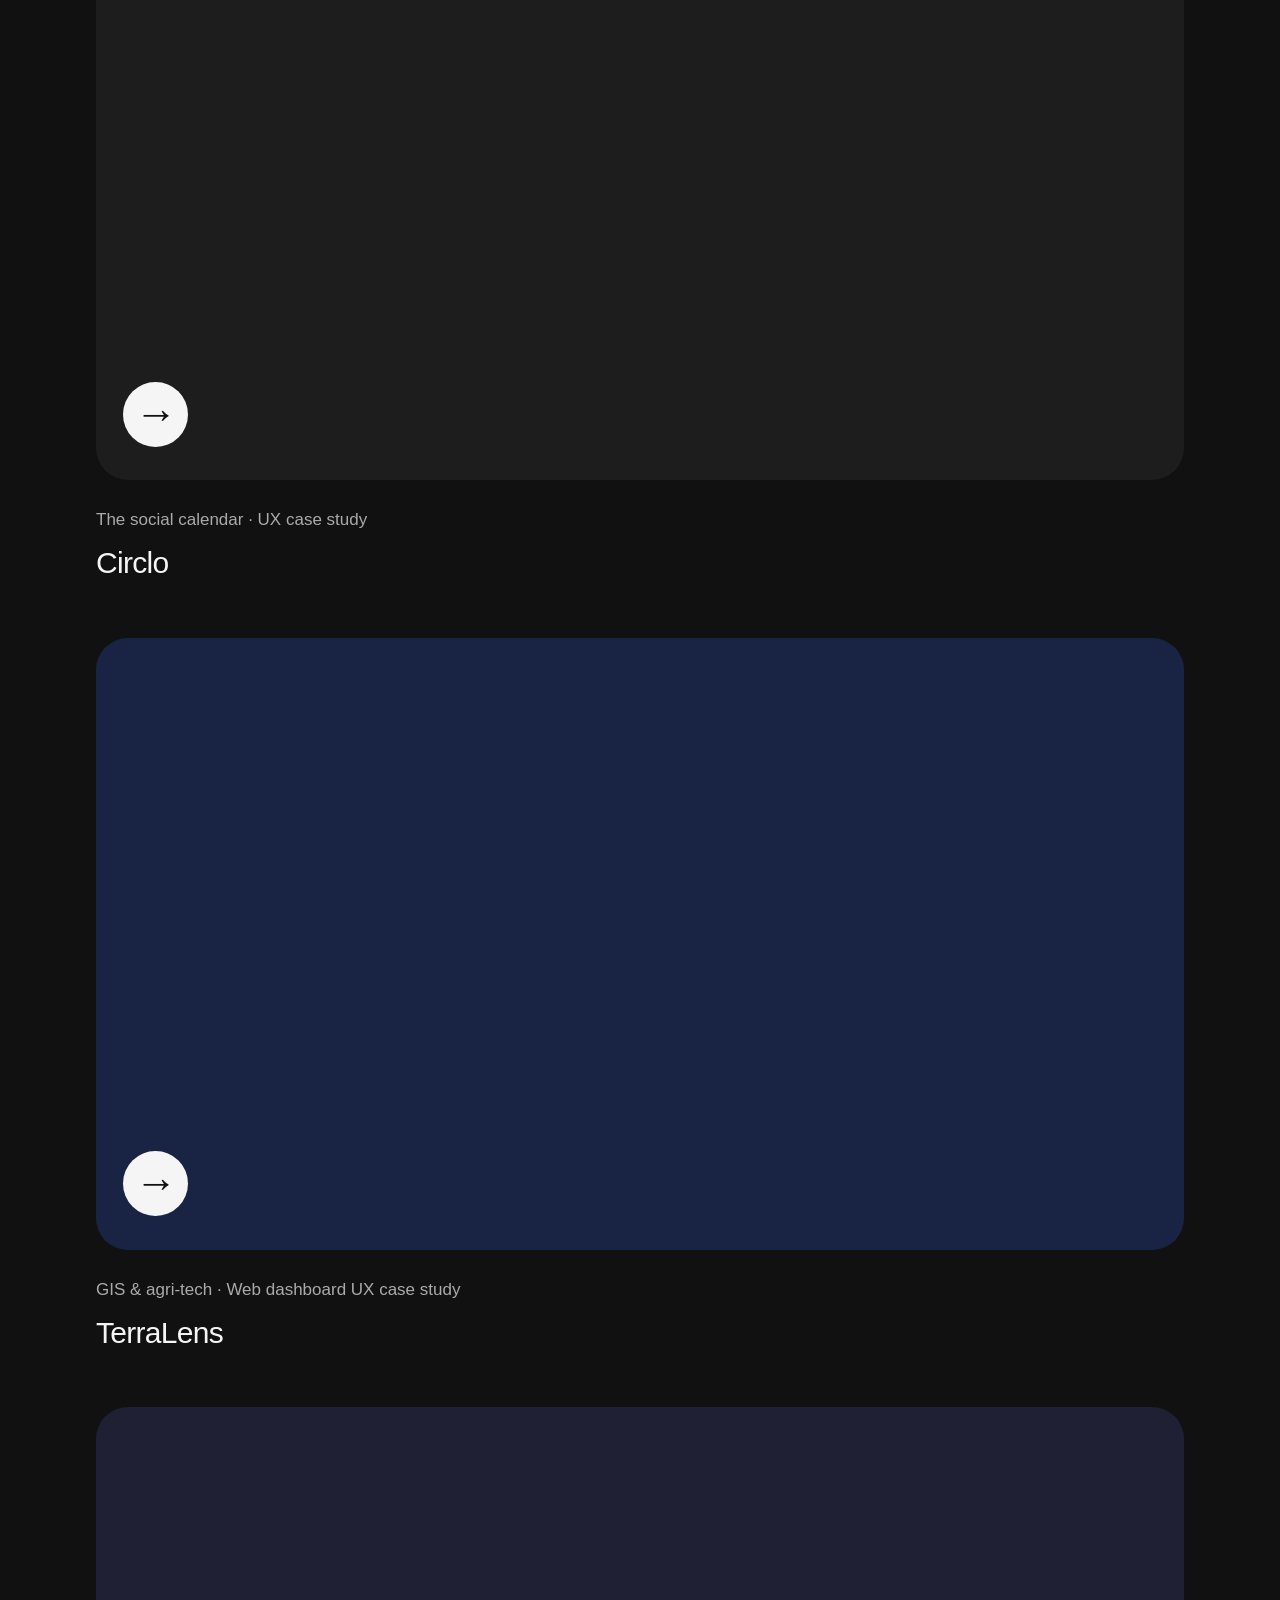
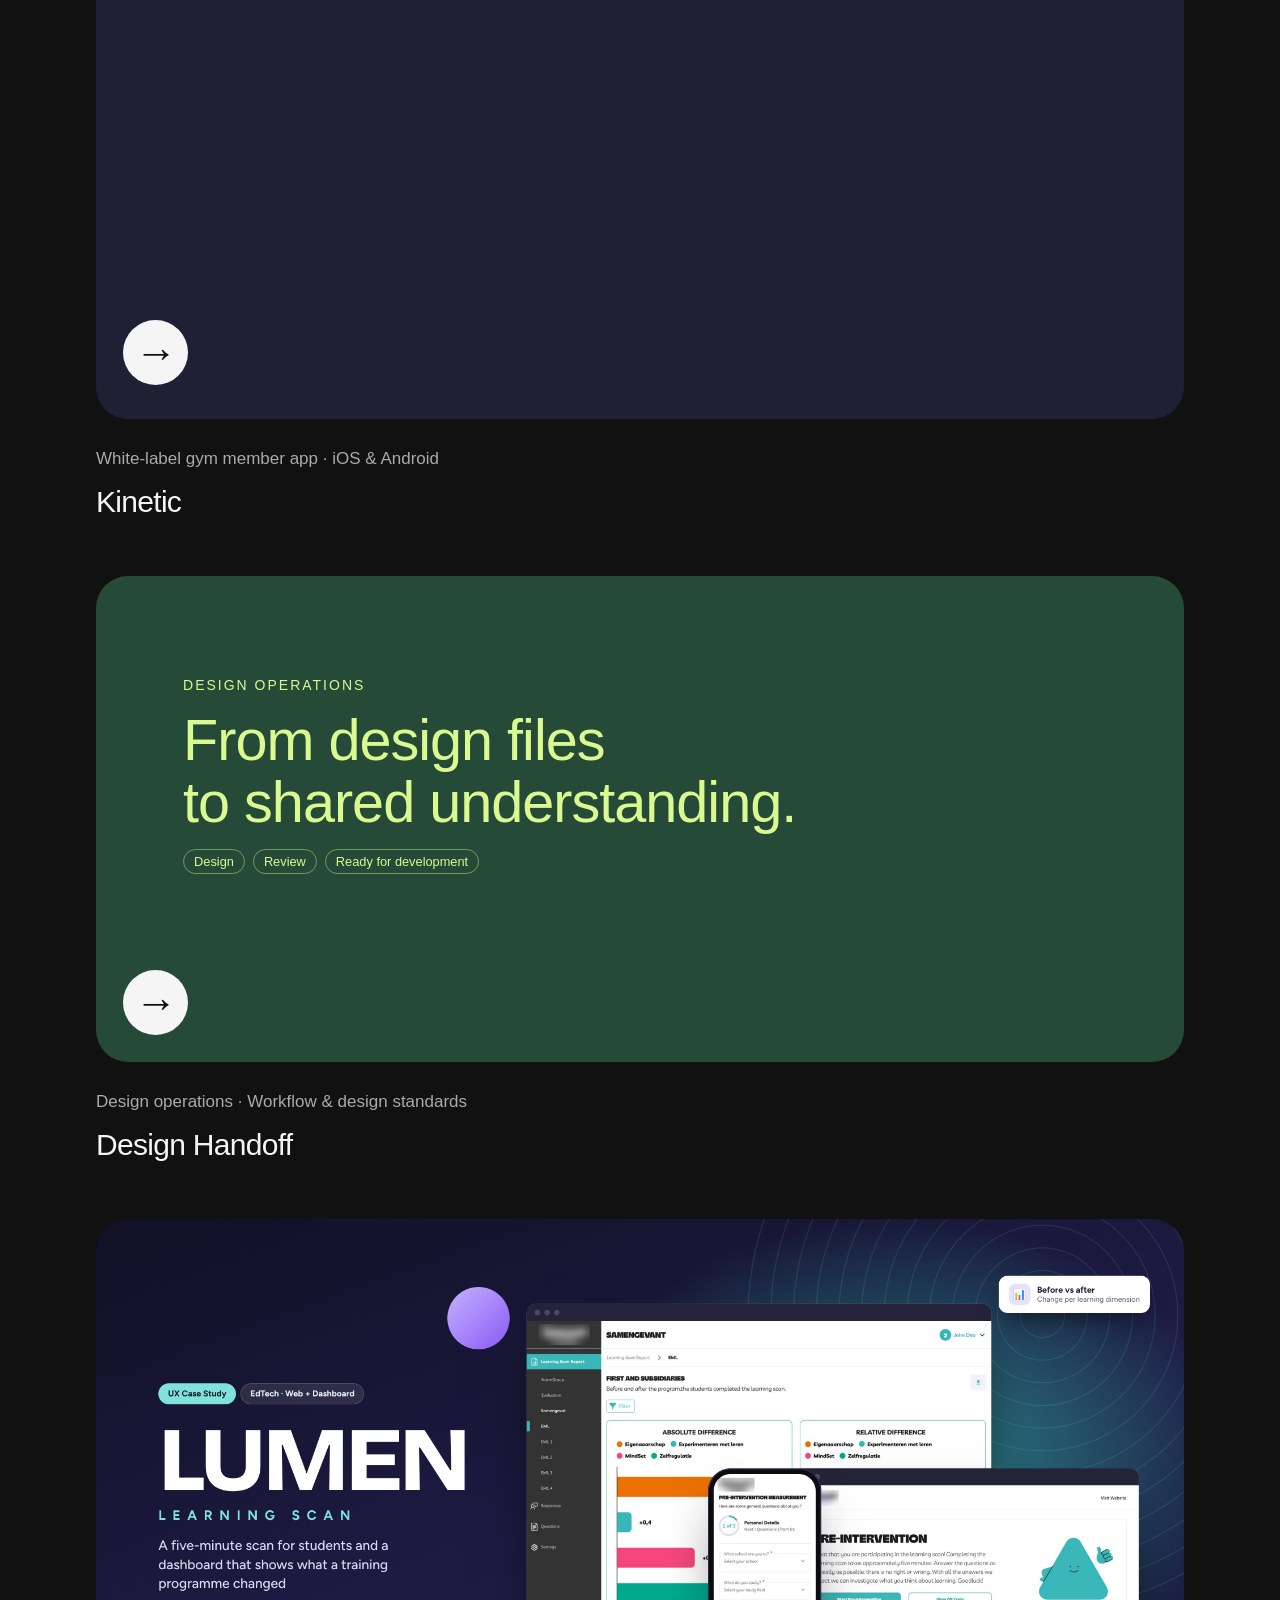
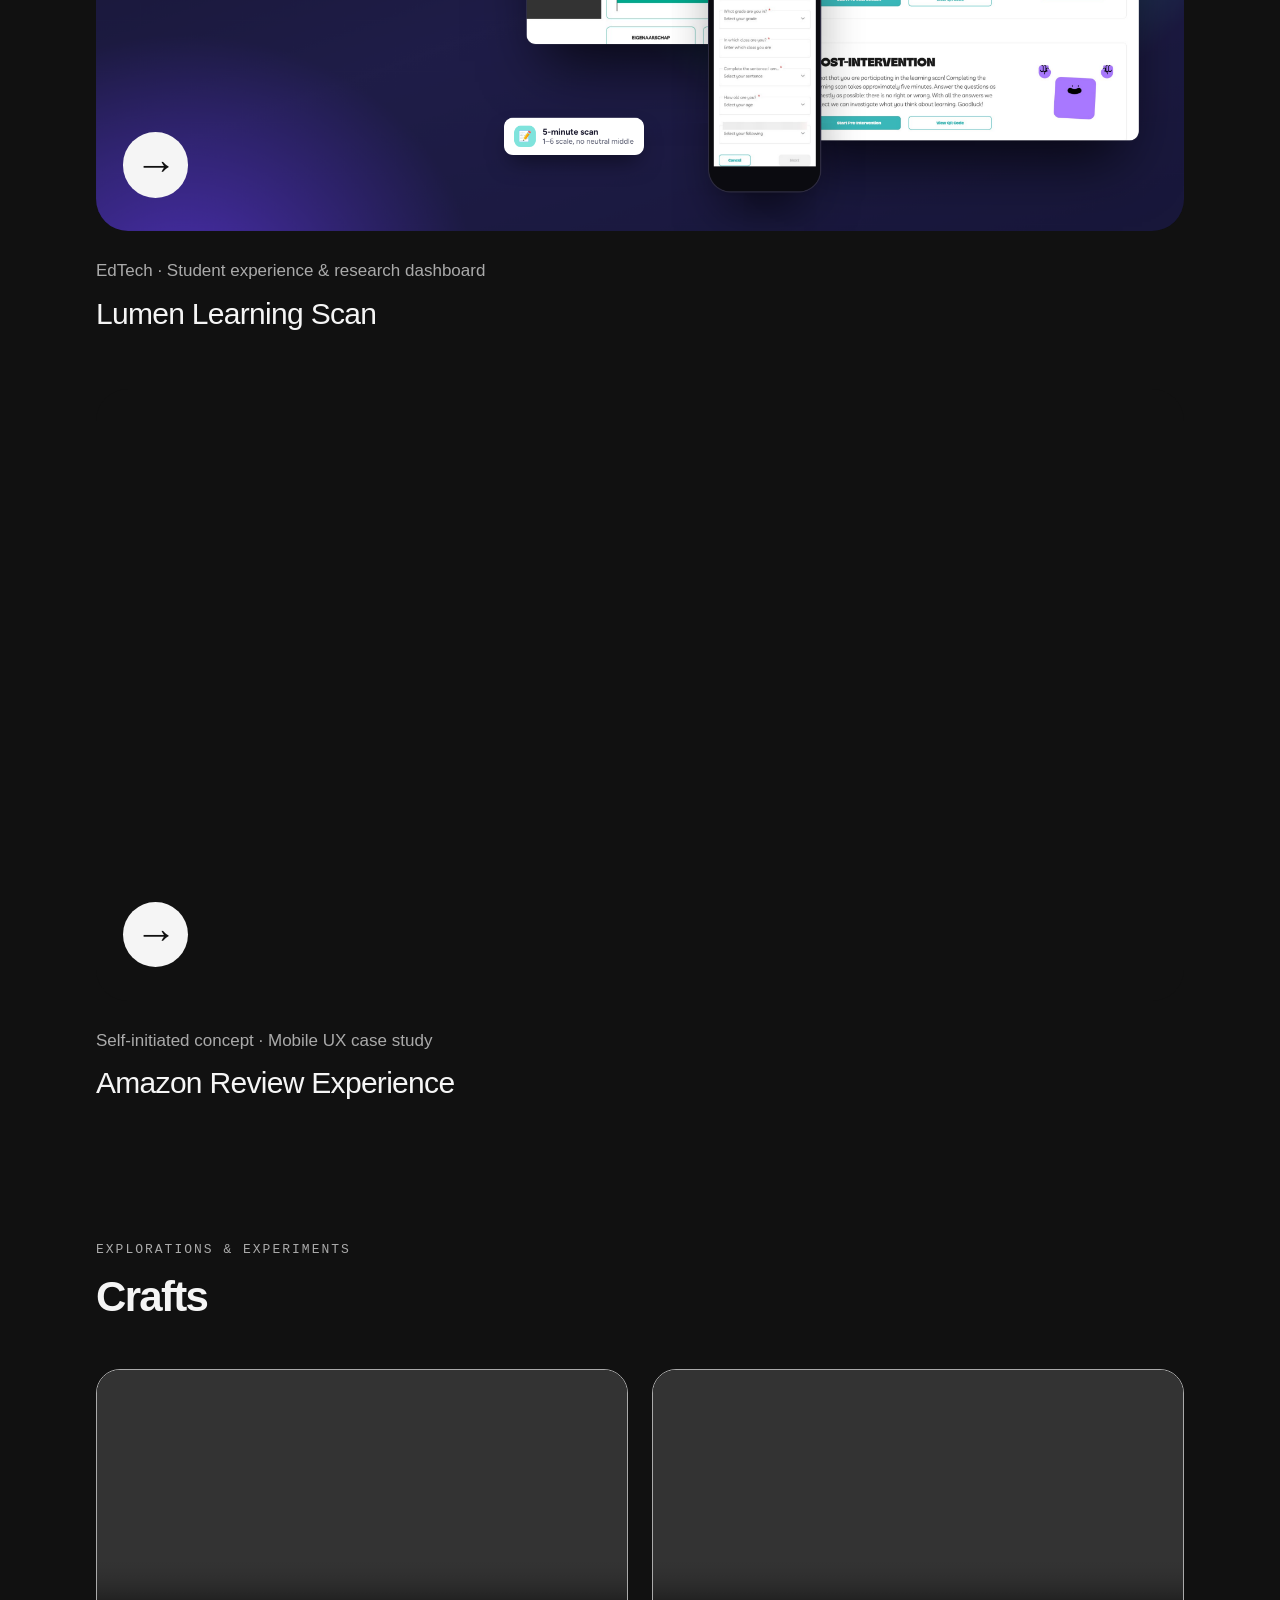
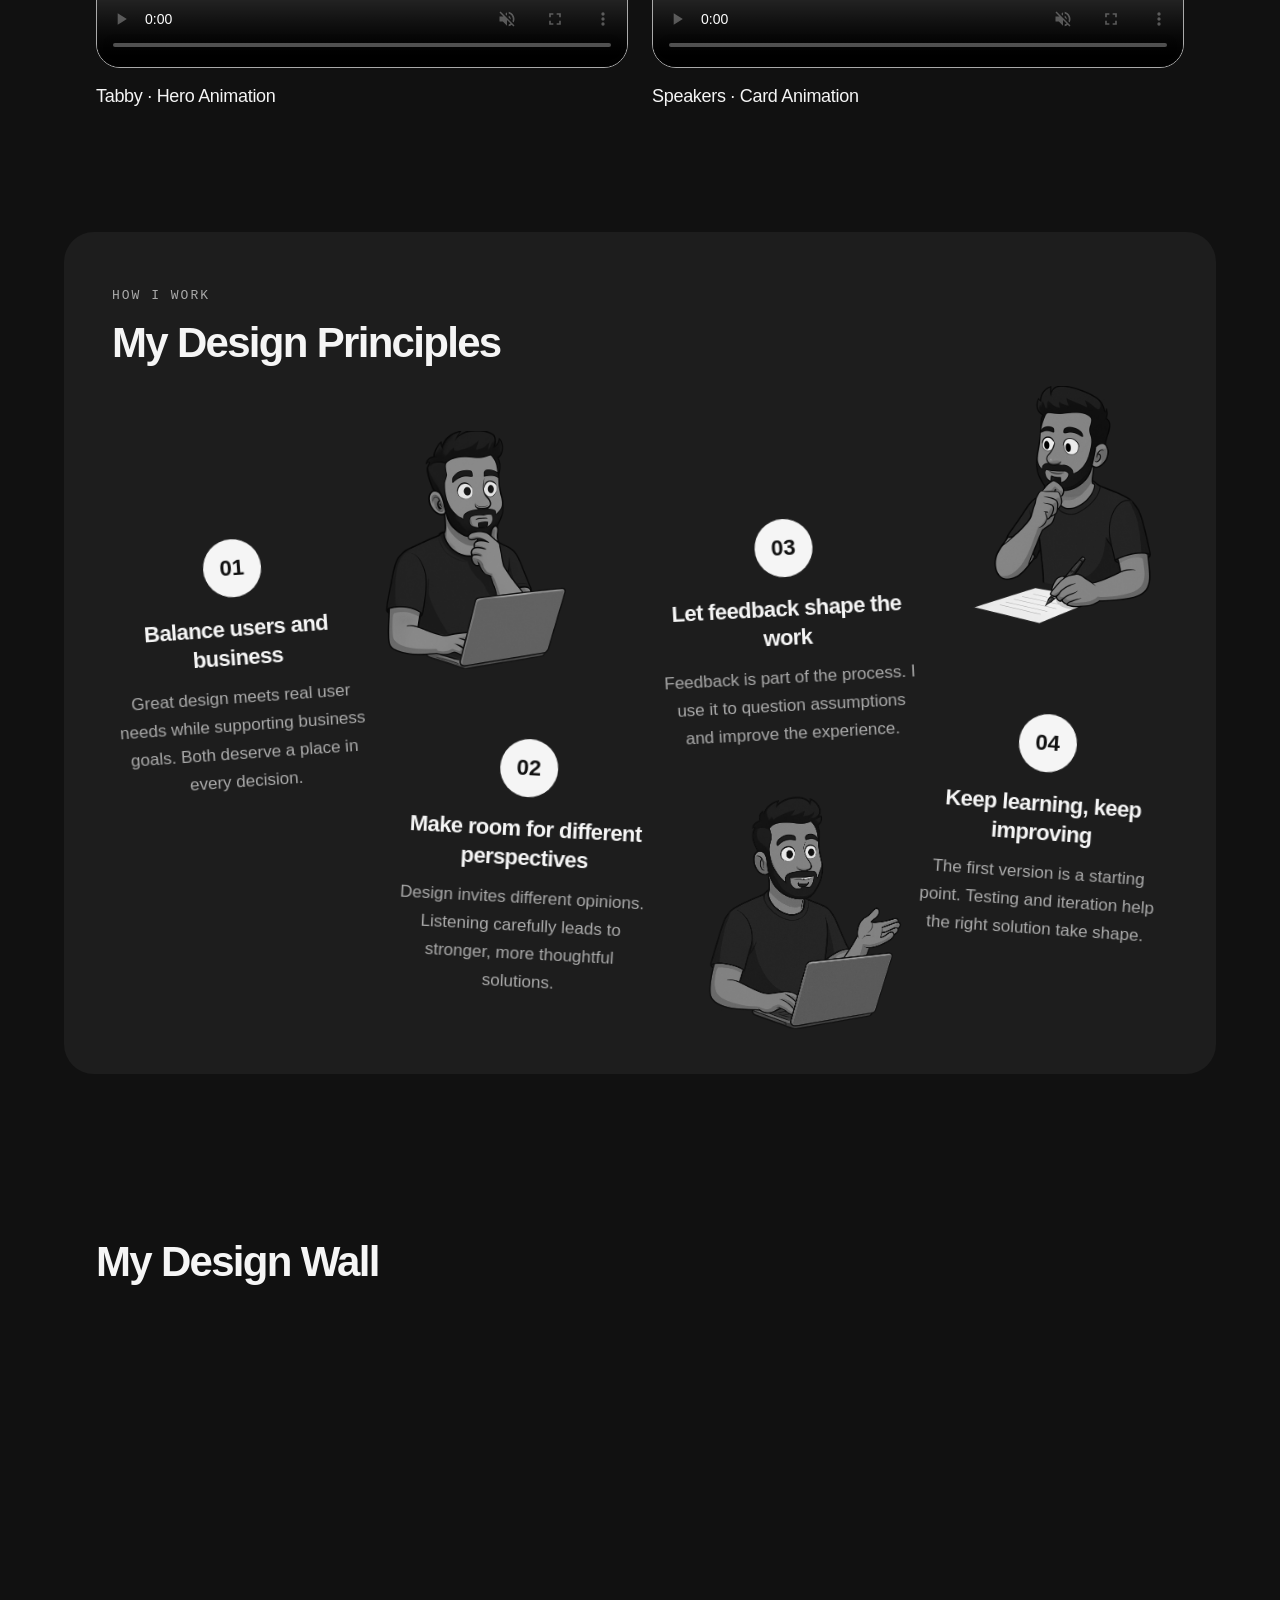
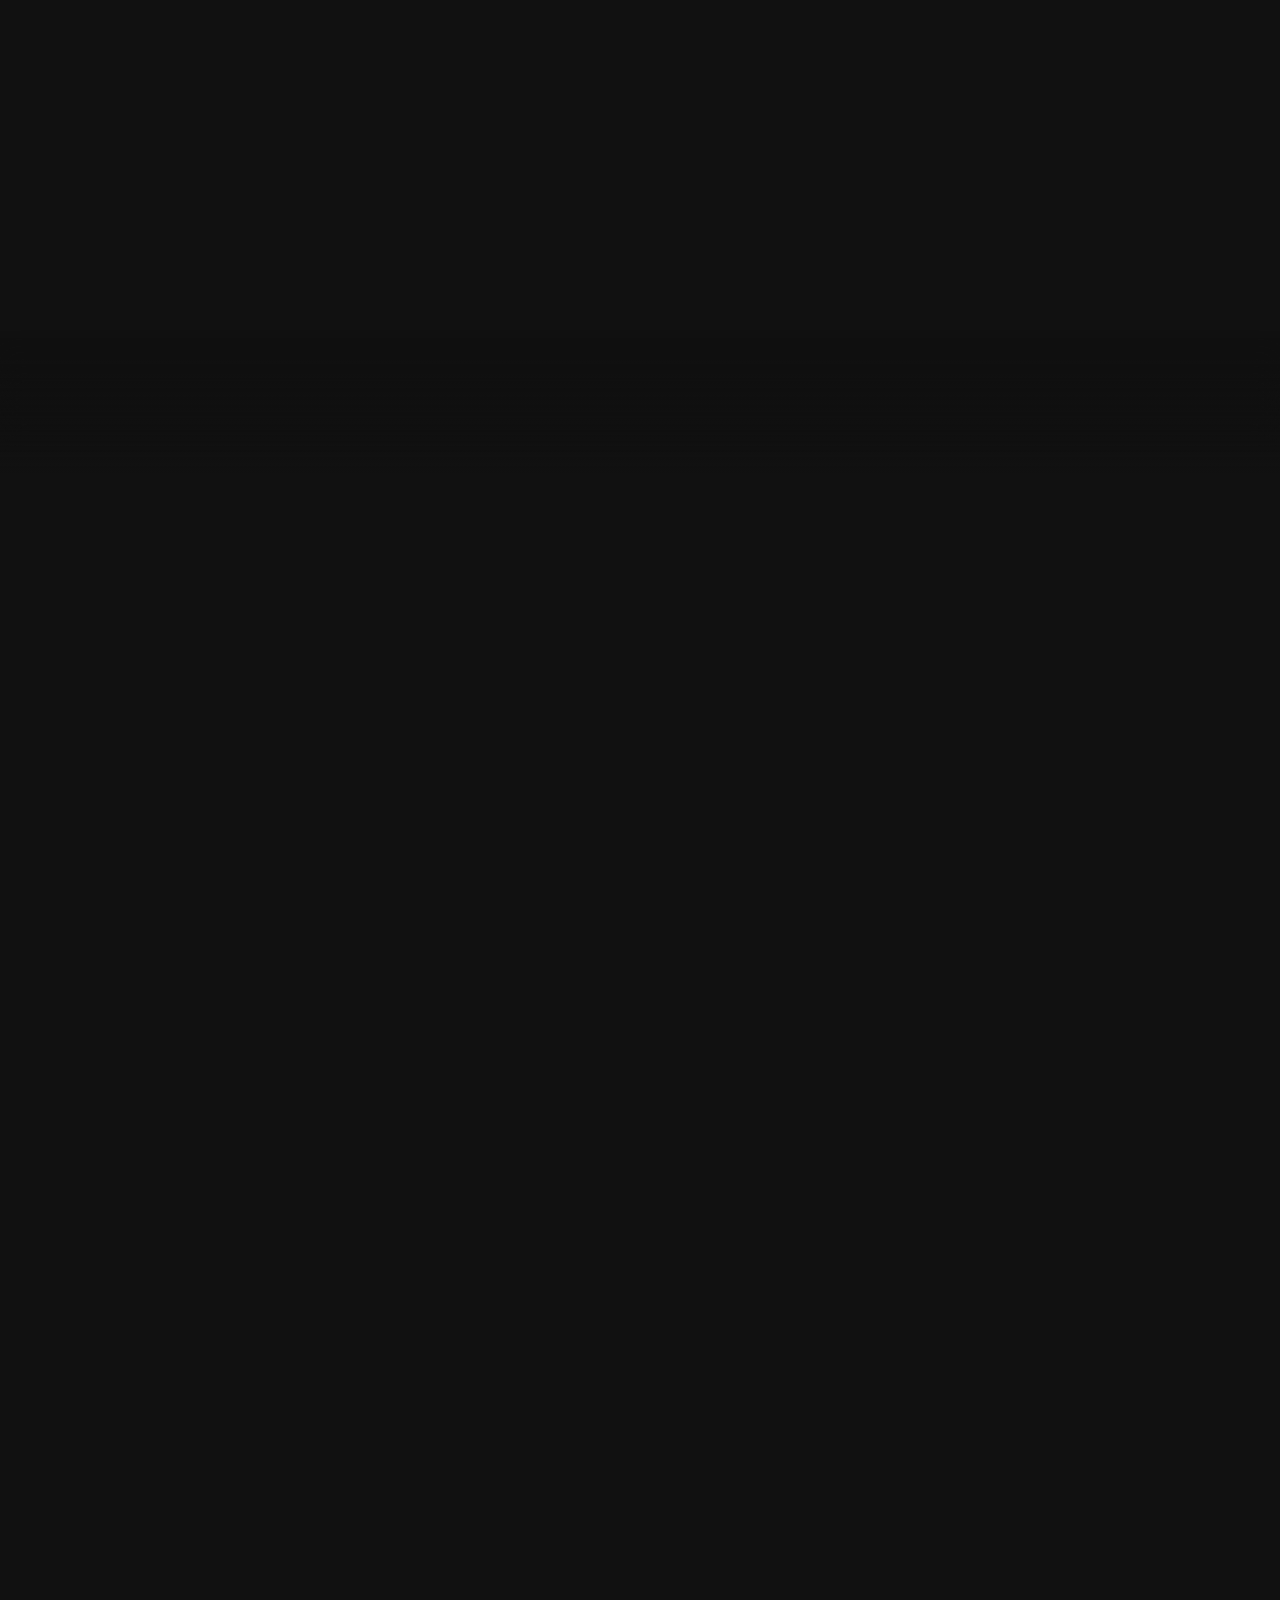
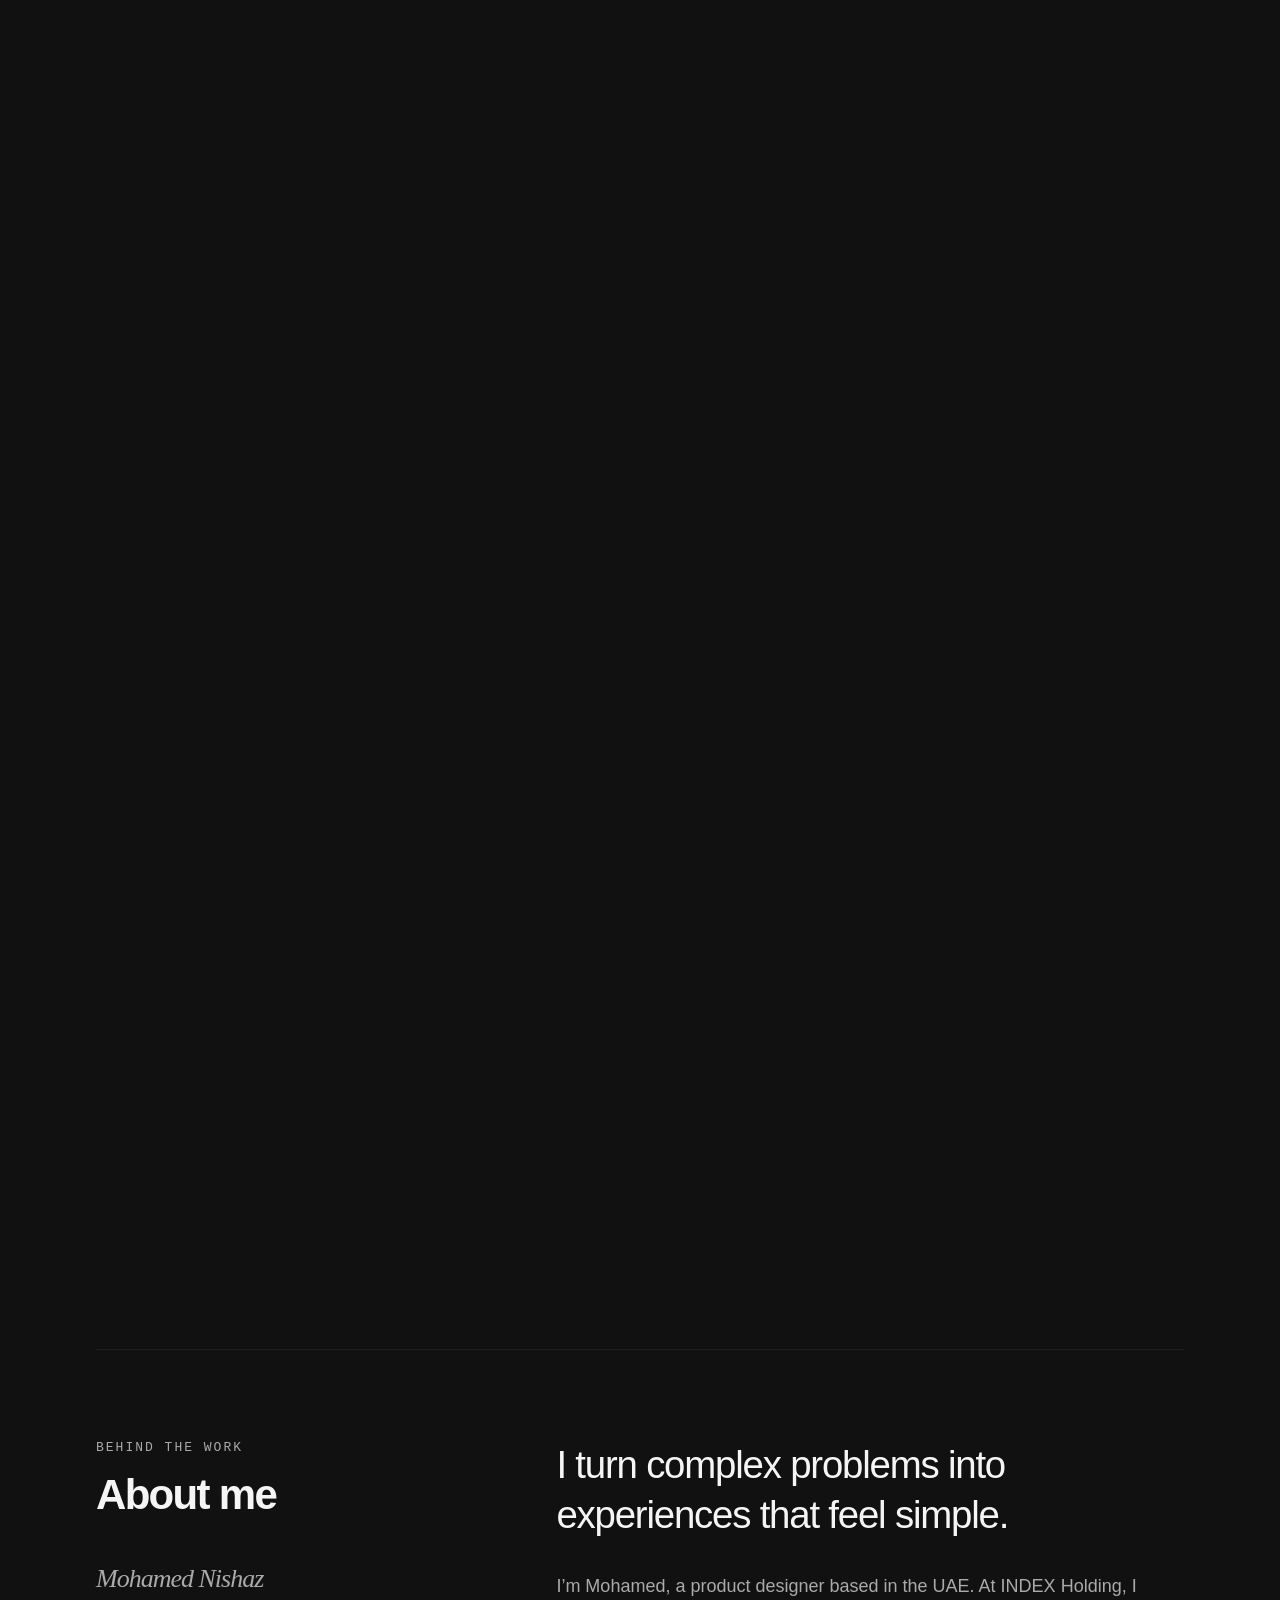
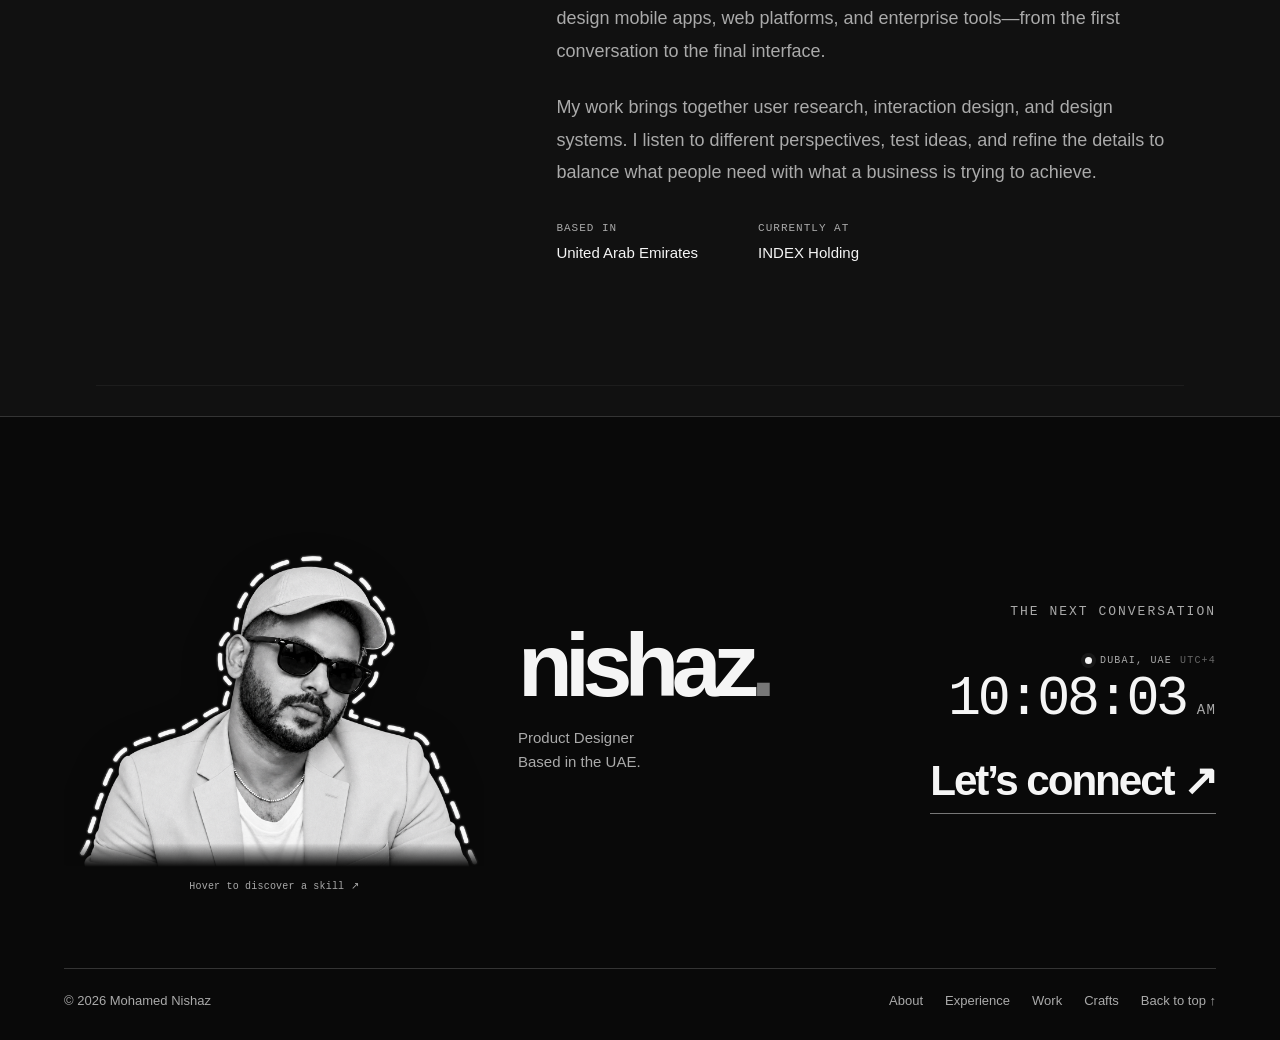
==== commit 7cd0eda7: "Update resume, Lumen cover, craft layout and current related case studies" ====
--- a/index.html
+++ b/index.html
@@ -7,12 +7,12 @@
 <meta name="color-scheme" content="dark">
 <script>document.documentElement.classList.add('name-loading');setTimeout(function(){document.documentElement.classList.remove('name-loading');document.querySelectorAll('[inert]').forEach(function(el){el.inert=false})},4500);</script>
 <link rel="stylesheet" href="name-loader.css"><script src="name-loader.js" defer></script>
-<link rel="stylesheet" href="styles.css?v=craft-grid-compact"><link rel="stylesheet" href="hero-motion.css"><link rel="stylesheet" href="unpack.css"><link rel="stylesheet" href="experience-previews.css"><link rel="stylesheet" href="selected-work.css?v=amazon-review"><link rel="stylesheet" href="design-wall.css"></head>
+<link rel="stylesheet" href="styles.css?v=craft-two-cards"><link rel="stylesheet" href="hero-motion.css"><link rel="stylesheet" href="unpack.css"><link rel="stylesheet" href="experience-previews.css"><link rel="stylesheet" href="selected-work.css?v=lumen-cover"><link rel="stylesheet" href="design-wall.css"></head>
 <body>
 <div class="name-loader" role="status" aria-label="Welcome to Mohamed Nishaz’s portfolio"><div class="loader-lens" aria-hidden="true"></div><p class="loader-name" aria-hidden="true">Mohamed Nishaz</p><button class="loader-skip" type="button">Skip intro ↗</button></div>
 <header><a class="brand" href="#home" aria-label="Mohamed Nishaz home">nishaz</a>
 <nav class="nav" aria-label="Main navigation"><a href="#about">About</a><a href="https://github.com/mohamednishazproductdesigner-a11y/Punch-Club0.1" target="_blank" rel="noopener noreferrer"><svg viewBox="0 0 24 24" aria-hidden="true">
-<path d="m14 5 5-3 3 3-3 5-5 5-5-5zM9 14c-5-1-2 7-7 7 7 2 12-1 10-5"/></svg><span>Side Quests</span></a><a class="cv-download" href="assets/documents/Mohamed_Nishaz_CV_Designer.pdf" download="Mohamed_Nishaz_CV_Designer.pdf"><svg viewBox="0 0 24 24" aria-hidden="true">
+<path d="m14 5 5-3 3 3-3 5-5 5-5-5zM9 14c-5-1-2 7-7 7 7 2 12-1 10-5"/></svg><span>Side Quests</span></a><a class="cv-download" href="assets/documents/Mohamed_Nishaz_CV_Designer.pdf?v=ba8bdcc6b24c" download="Mohamed_Nishaz_CV_Designer.pdf"><svg viewBox="0 0 24 24" aria-hidden="true">
 <path d="M12 2v13m-5-5 5 5 5-5M3 15v6h18v-6"/></svg>Download CV</a></nav>
 </header>
 <main id="home">
@@ -124,7 +124,7 @@
 </a></article>
 
 <article class="project-card"><a class="project-link" data-project="lumen" href="case-studies/lumen.html" aria-label="Lumen Learning Scan UX case study">
-<div class="project-preview lumen-preview"><img src="assets/lumen/cover.jpg" alt="Lumen Learning Scan student welcome screen" loading="lazy" decoding="async"><span class="project-preview-arrow" aria-hidden="true">→</span></div>
+<div class="project-preview lumen-preview"><img src="assets/lumen/cover.png" alt="Lumen Learning Scan: student experience and learning research dashboard" loading="lazy" decoding="async"><span class="project-preview-arrow" aria-hidden="true">→</span></div>
 <div class="project-info"><div class="project-meta"><h3>Lumen Learning Scan</h3><span>EdTech · Student experience &amp; research dashboard</span></div></div>
 </a></article>
 <article class="project-card"><a class="project-link" data-project="amazon-review" href="case-studies/amazon-review.html" aria-label="Amazon Review Experience UX case study">
@@ -147,21 +147,9 @@
 <h3>Tabby · Hero Animation</h3>
 </article>
 
-<article class="craft-card">
-<div class="craft-preview craft-1">
-<div class="craft-shape" aria-hidden="true"></div><span class="preview-caption">Artwork placeholder</span></div>
-<h3>3D & Icon Design</h3>
-</article>
-<article class="craft-card">
-<div class="craft-preview craft-2">
-<div class="craft-shape" aria-hidden="true"></div><span class="preview-caption">Artwork placeholder</span></div>
-<h3>Visual Storytelling</h3>
-</article>
-<article class="craft-card">
-<div class="craft-preview craft-3">
-<div class="craft-shape" aria-hidden="true"></div><span class="preview-caption">Artwork placeholder</span></div>
-<h3>Creative Experiments</h3>
-</article>
+
+
+
 <article class="craft-card craft-video-card">
 <div class="craft-preview craft-video-preview">
 <video class="craft-video" muted loop playsinline controls preload="metadata" aria-label="Speakers card animation"><source src="assets/crafts/speakers-revamp.mp4" type="video/mp4"></video>
@@ -231,7 +219,7 @@
 <div class="viewer-cursor" aria-hidden="true"><svg viewBox="0 0 30 36">
 <path d="M3 2 27 18 15 20 10 33z"/></svg><span>You</span></div>
 
-<script src="experience-previews.js?v=c1b0837b44e2" defer></script><script src="project-links.js" defer></script><script src="script.js?v=without-book" defer></script><script src="intro-reveal.js" defer></script><script src="unpack.js" defer></script><script src="design-wall.js" defer></script>
+<script src="experience-previews.js?v=no-ellipsis-images" defer></script><script src="project-links.js" defer></script><script src="script.js?v=without-book" defer></script><script src="intro-reveal.js" defer></script><script src="unpack.js" defer></script><script src="design-wall.js" defer></script>
 <script src="portfolio-navigation.js" defer></script>
 <script src="craft-video.js?v=speakers" defer></script>
 </body></html>
--- a/styles.css
+++ b/styles.css
@@ -279,7 +279,7 @@
 .project-meta h3{font-size:25px;letter-spacing:-.6px;margin:0;font-weight:600}
 .project-meta>span{font-family:monospace;font-size:13px;text-transform:uppercase;color:var(--muted);white-space:nowrap}
 .project-description{font-size:19px;line-height:1.65;color:var(--muted);margin:16px 0 0;max-width:1000px}
-.craft-grid{display:grid;grid-template-columns:repeat(5,minmax(0,1fr));gap:20px}
+.craft-grid{display:grid;grid-template-columns:repeat(2,minmax(0,1fr));gap:24px}
 .craft-preview{position:relative;aspect-ratio:3/4;border-radius:24px;border:1px solid var(--line);overflow:hidden;background:linear-gradient(145deg,var(--block-two),var(--bg));display:flex;align-items:center;justify-content:center}
 .craft-number{position:absolute;top:20px;right:20px;font:13px monospace;color:var(--muted)}
 .craft-shape{width:58%;aspect-ratio:1;border:1px solid var(--line);background:var(--block-one);box-shadow:15px 18px 0 var(--block-two);border-radius:30%;transform:rotate(-16deg);transition:transform .4s}
@@ -290,7 +290,7 @@
 .craft-card h3{font-weight:500;font-size:18px;letter-spacing:-.3px;margin:18px 0 0}
 .craft-preview .preview-caption{left:16px;bottom:16px;font-size:9px}
 
-@media(max-width:1100px){.craft-grid{grid-template-columns:repeat(3,minmax(0,1fr))}
+@media(max-width:1100px){.craft-grid{grid-template-columns:repeat(2,minmax(0,1fr))}
 }
 @media(max-width:760px){.portfolio-section{padding:35px 24px 65px}
 .portfolio-section>h2{font-size:32px;margin-bottom:30px}
@@ -665,5 +665,7 @@
 
 /* Motion work uses the same responsive 3:4 frame as every craft card. */
 .craft-card{min-width:0}
-.craft-video-preview{background:var(--bg)}
+.craft-video-preview{aspect-ratio:16/9;background:var(--bg)}
 .craft-video{position:absolute;inset:0;display:block;width:100%;height:100%;object-fit:contain}
+
+@media(max-width:600px){.craft-grid{grid-template-columns:minmax(0,1fr)}}
--- a/selected-work.css
+++ b/selected-work.css
@@ -73,8 +73,8 @@
  #projects .mock-lines,#projects .project-panel:not(.project-panel-main) .mock-lines{gap:4px;margin-top:6px}
  #projects .website .mock-heading{height:8px}
 }
-#projects .lumen-preview{overflow:hidden;background:#080704}
-#projects .lumen-preview>img{display:block;width:100%;height:100%;object-fit:contain}
+#projects .lumen-preview{overflow:hidden;background:var(--bg);aspect-ratio:16/9}
+#projects .lumen-preview>img{position:absolute;inset:0;display:block;width:100%;height:100%;object-fit:contain}
 @media(prefers-reduced-motion:reduce){
  #projects .project-panel,#projects .project-preview-arrow{transition:none}
  #projects .project-link:hover .project-panel,#projects .project-link[href]:hover .project-preview-arrow{transform:none}
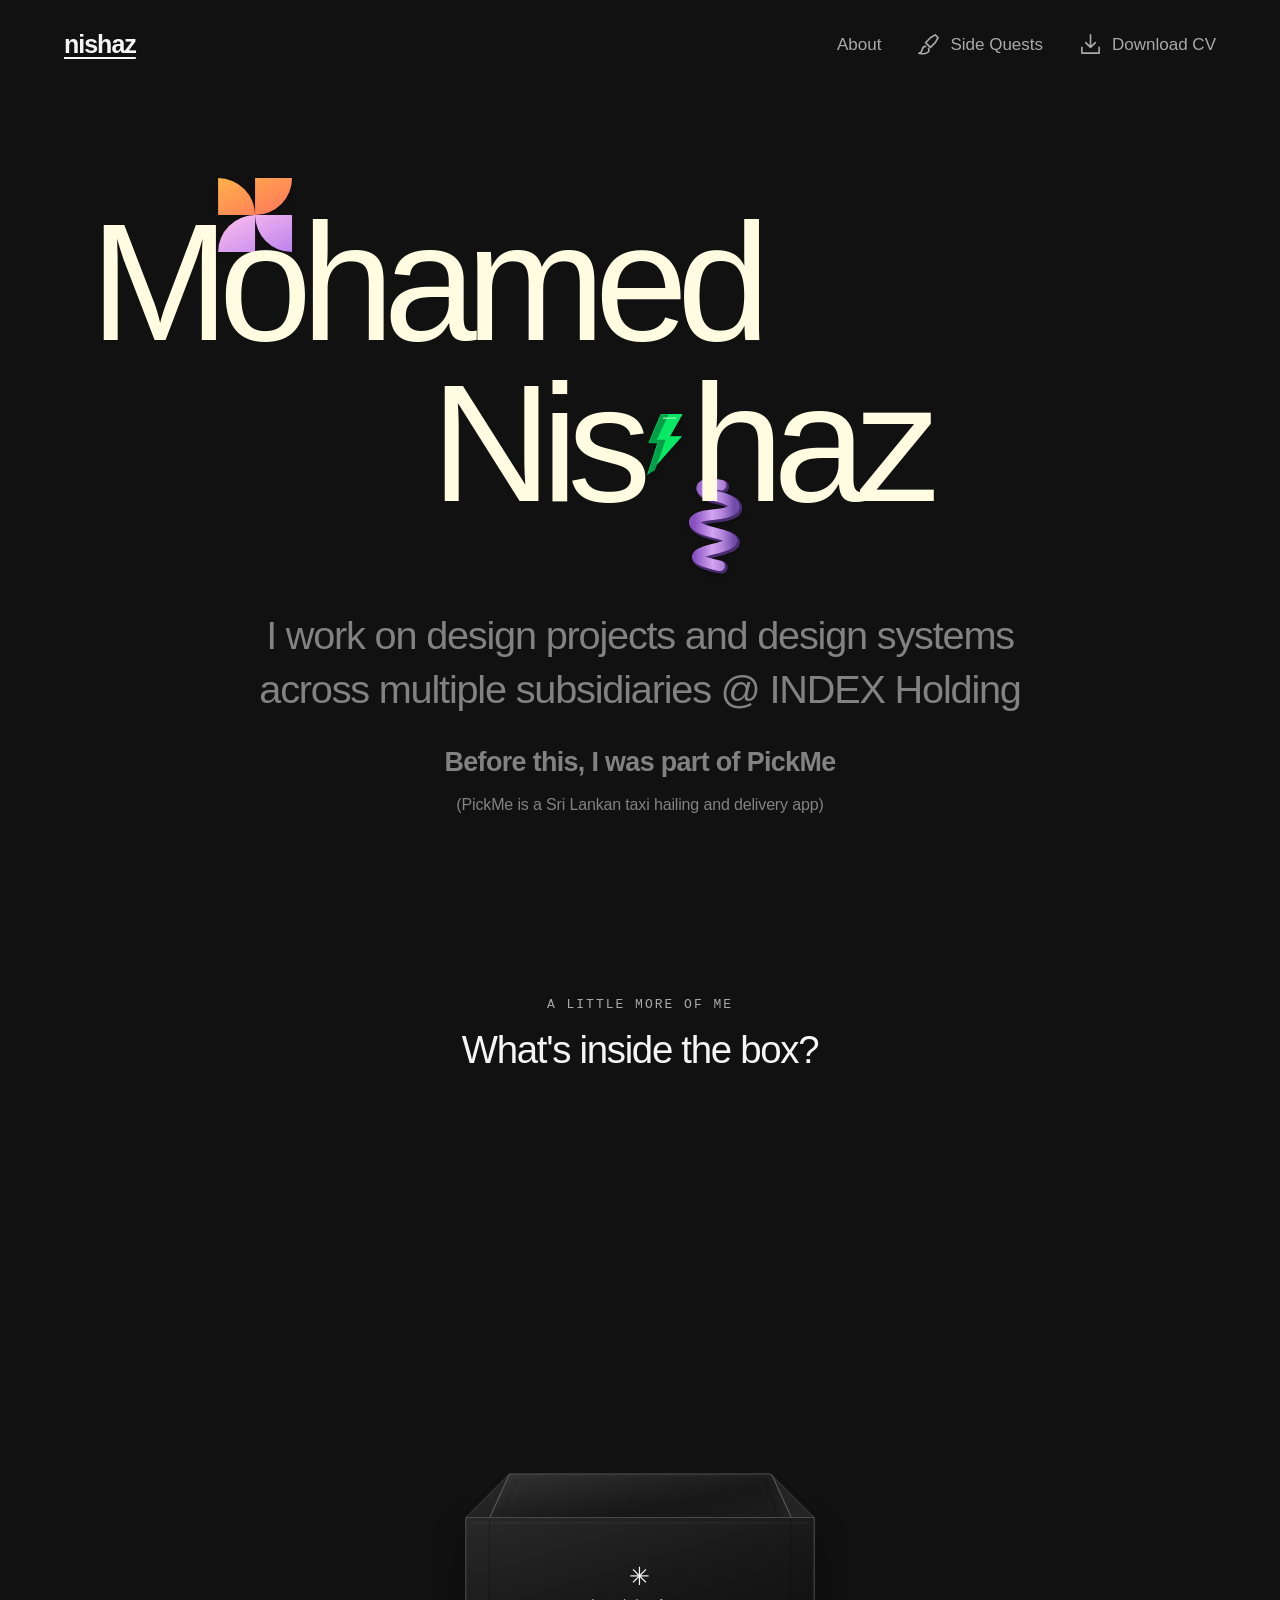
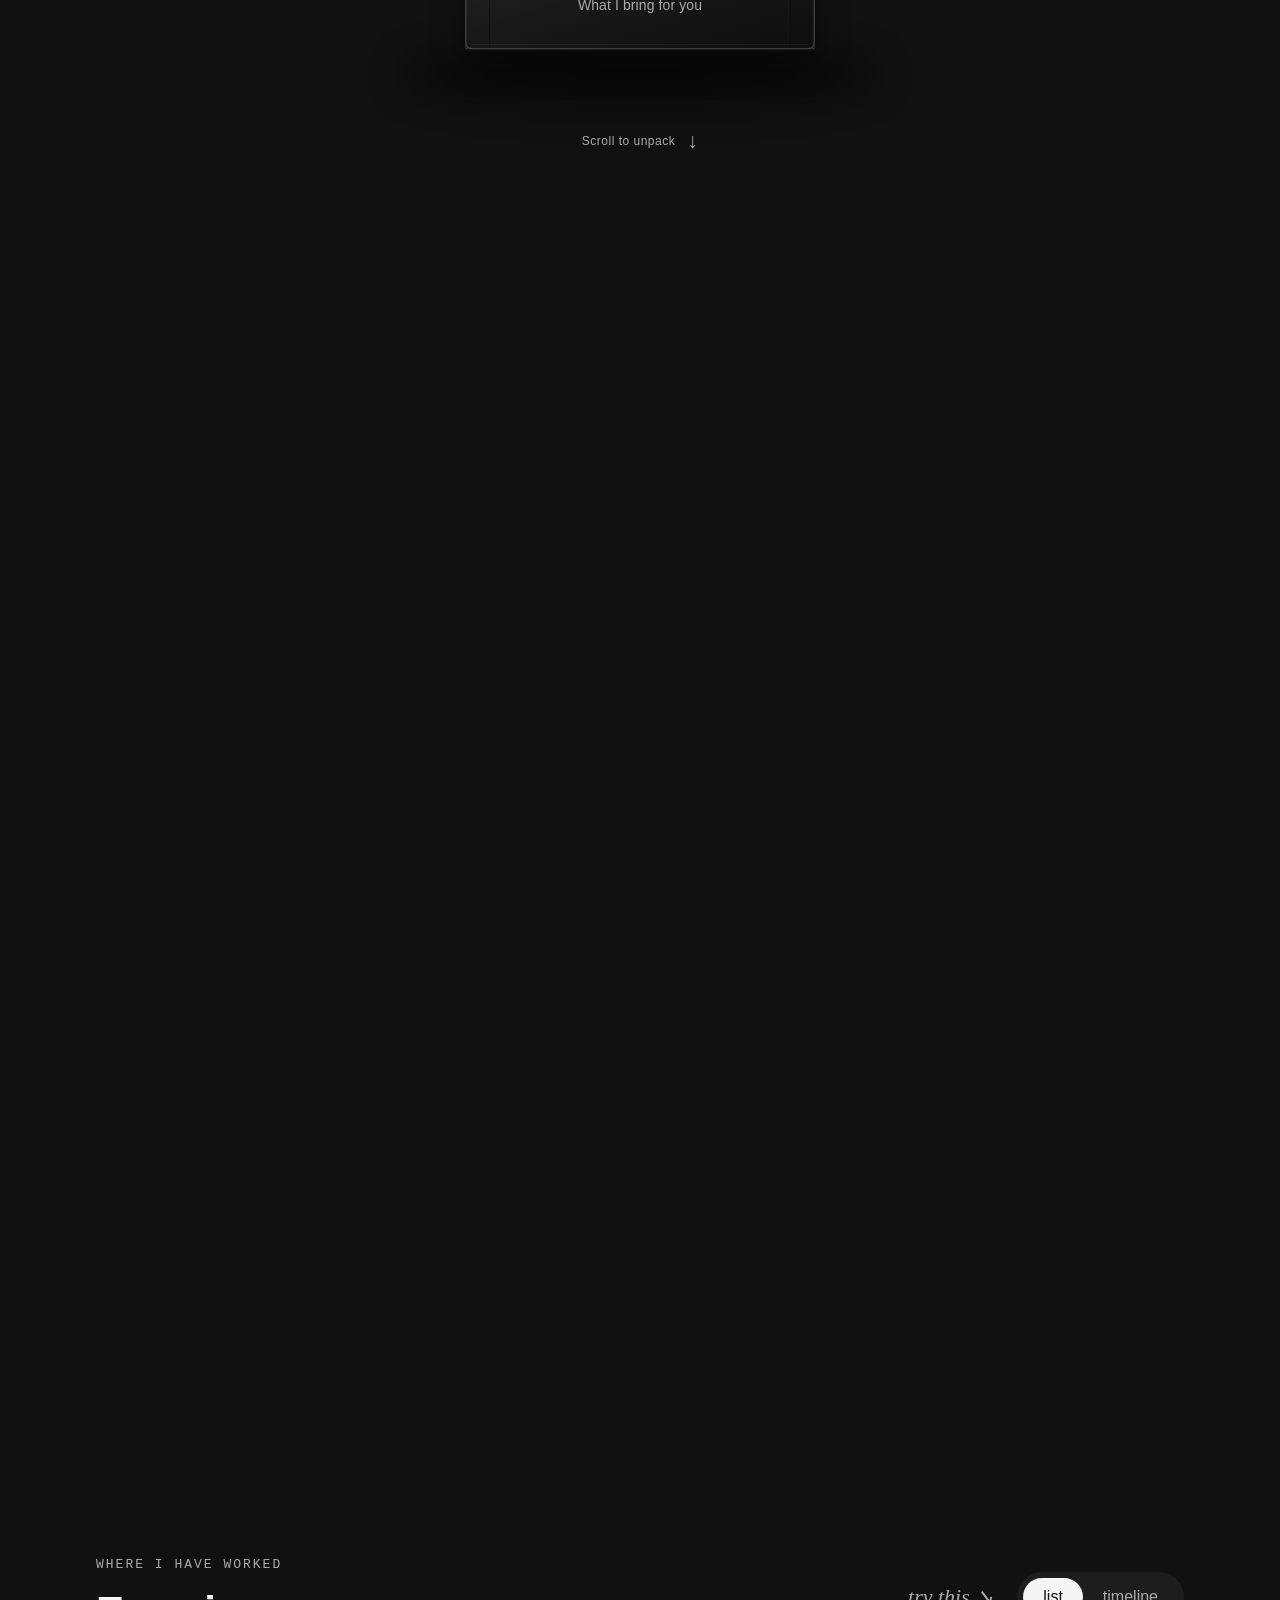
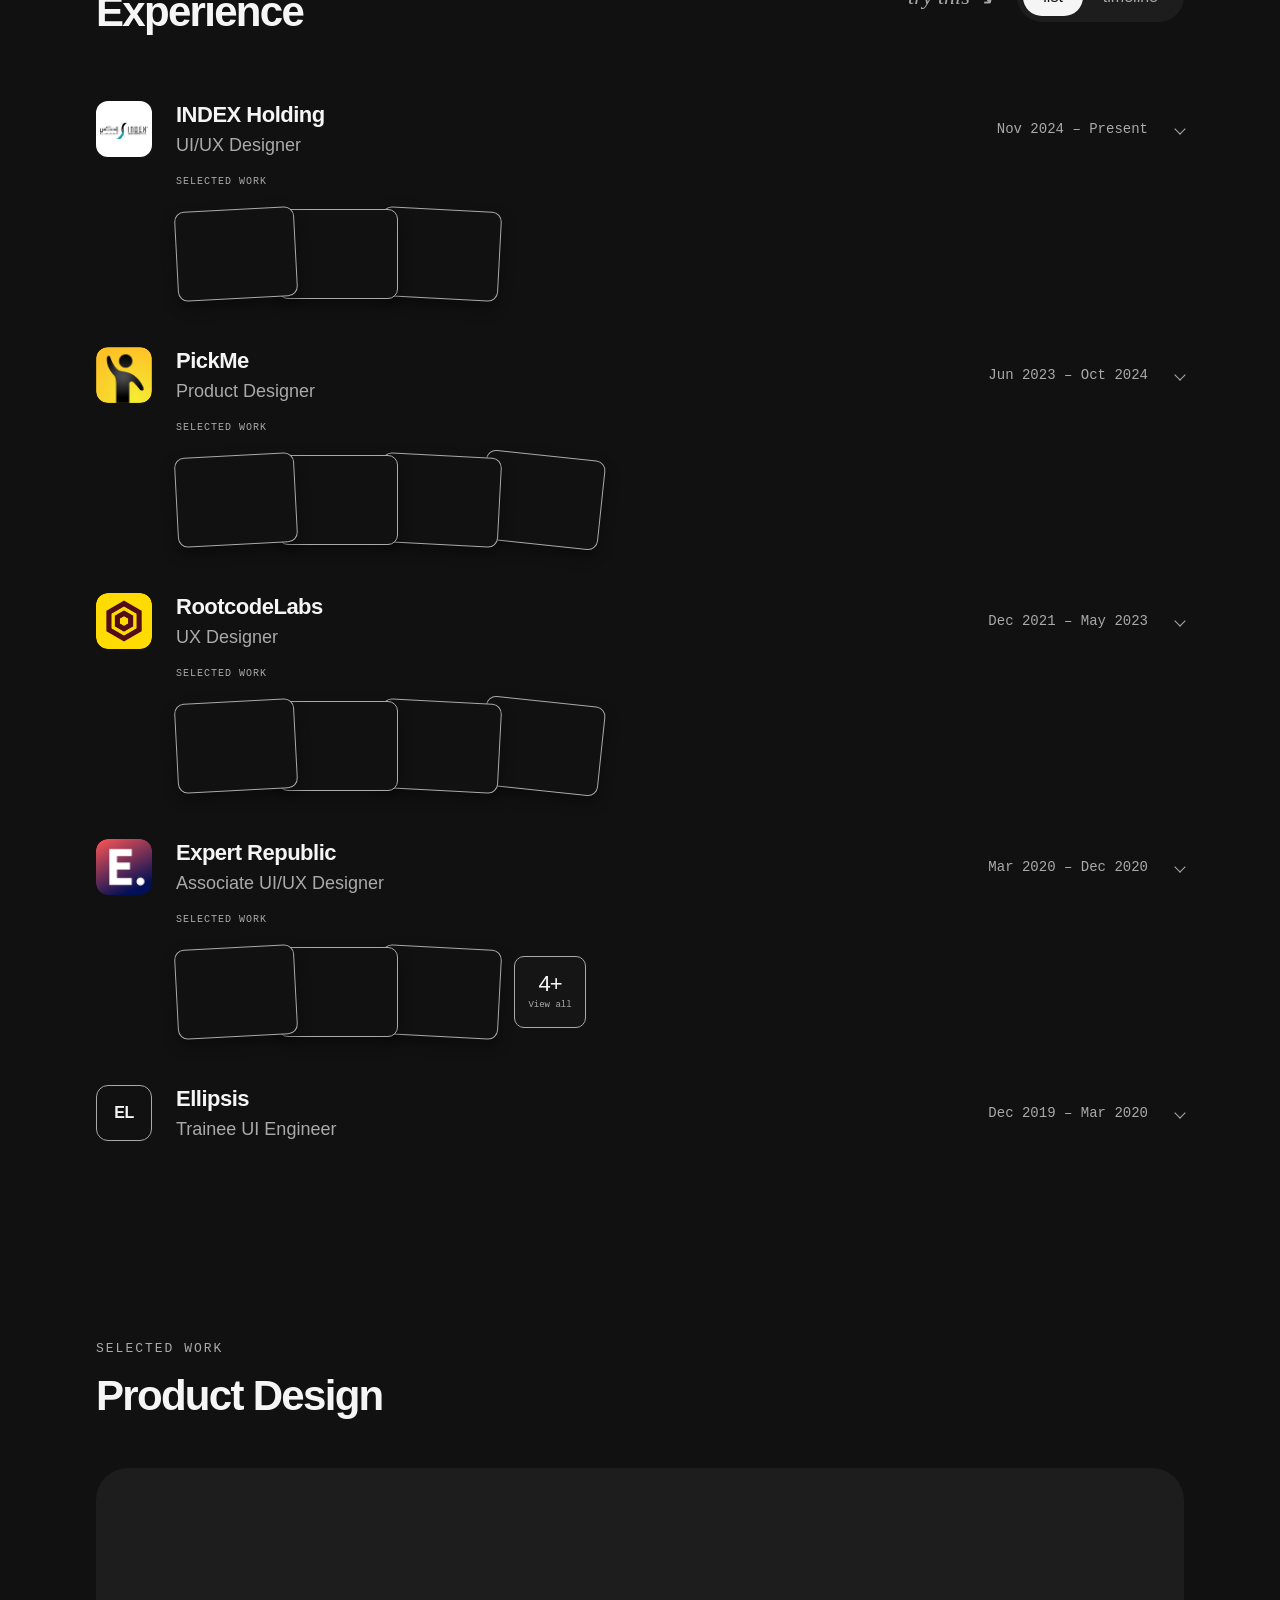
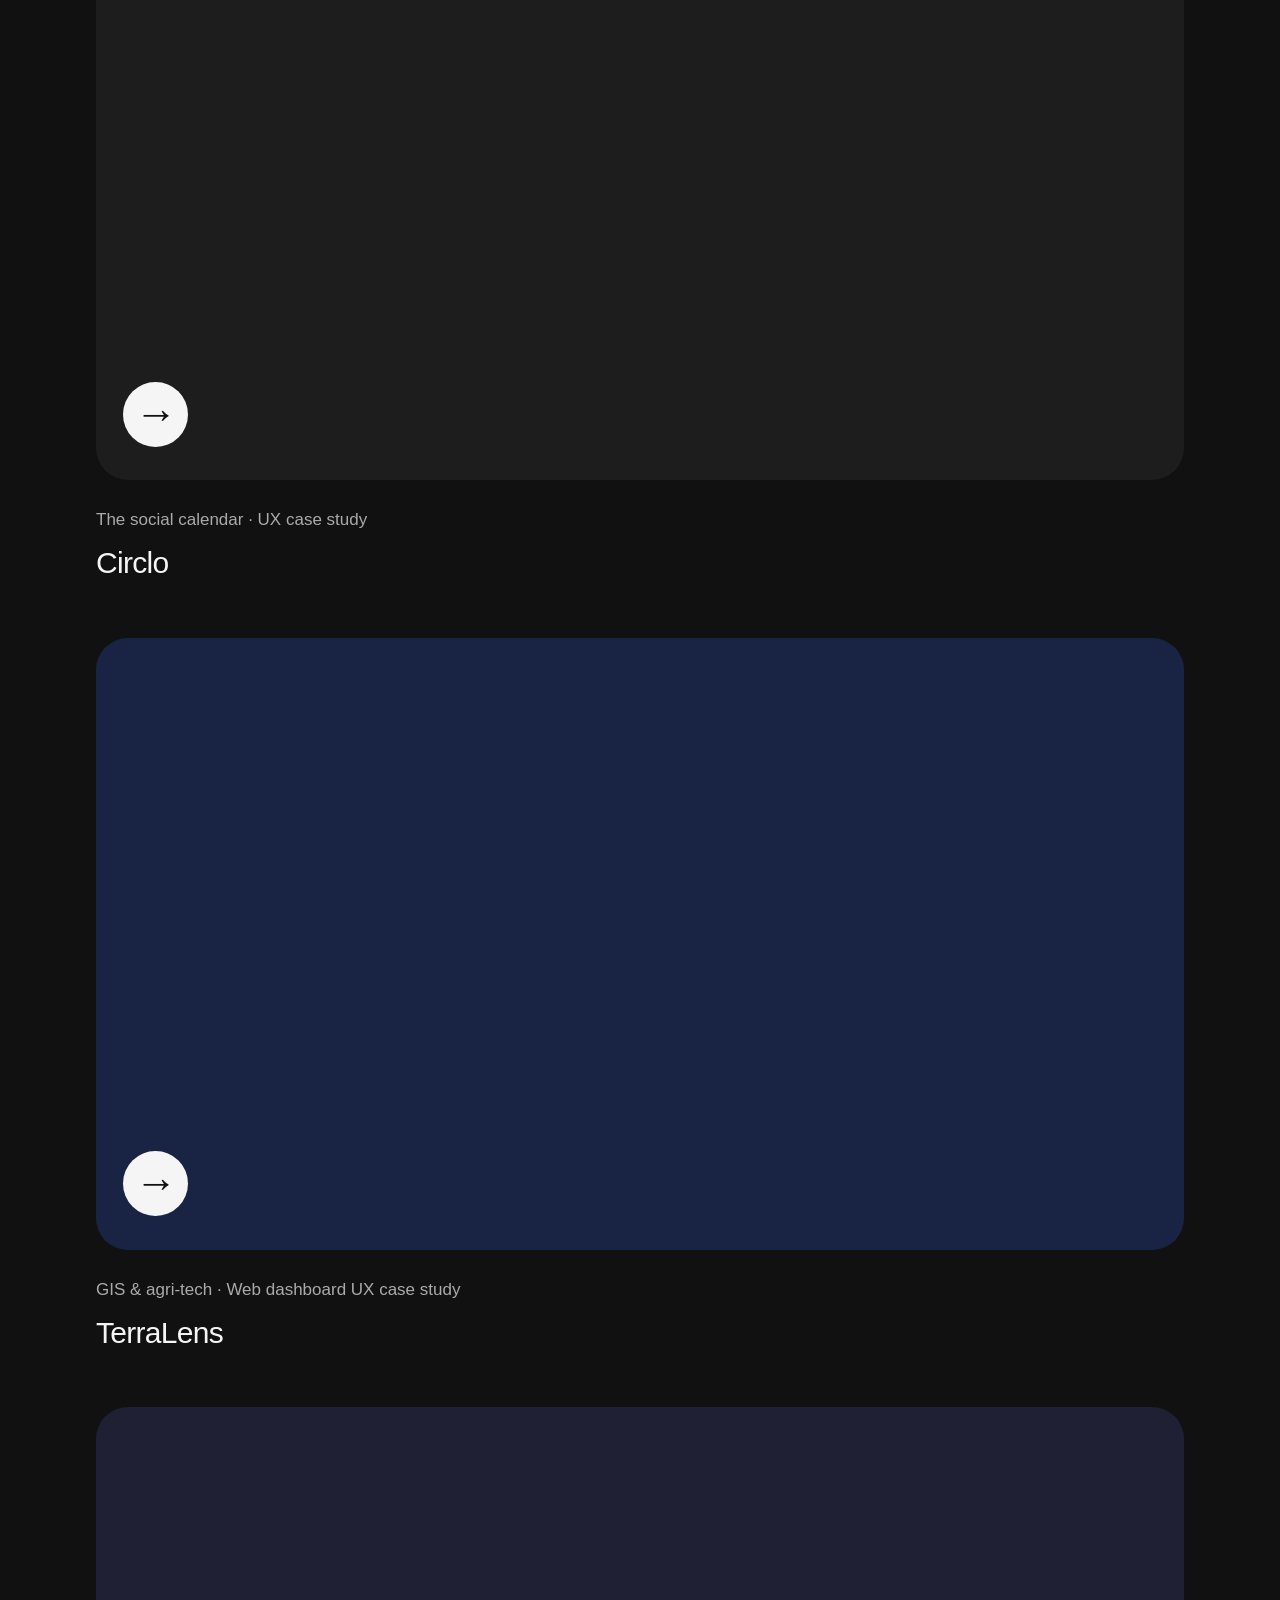
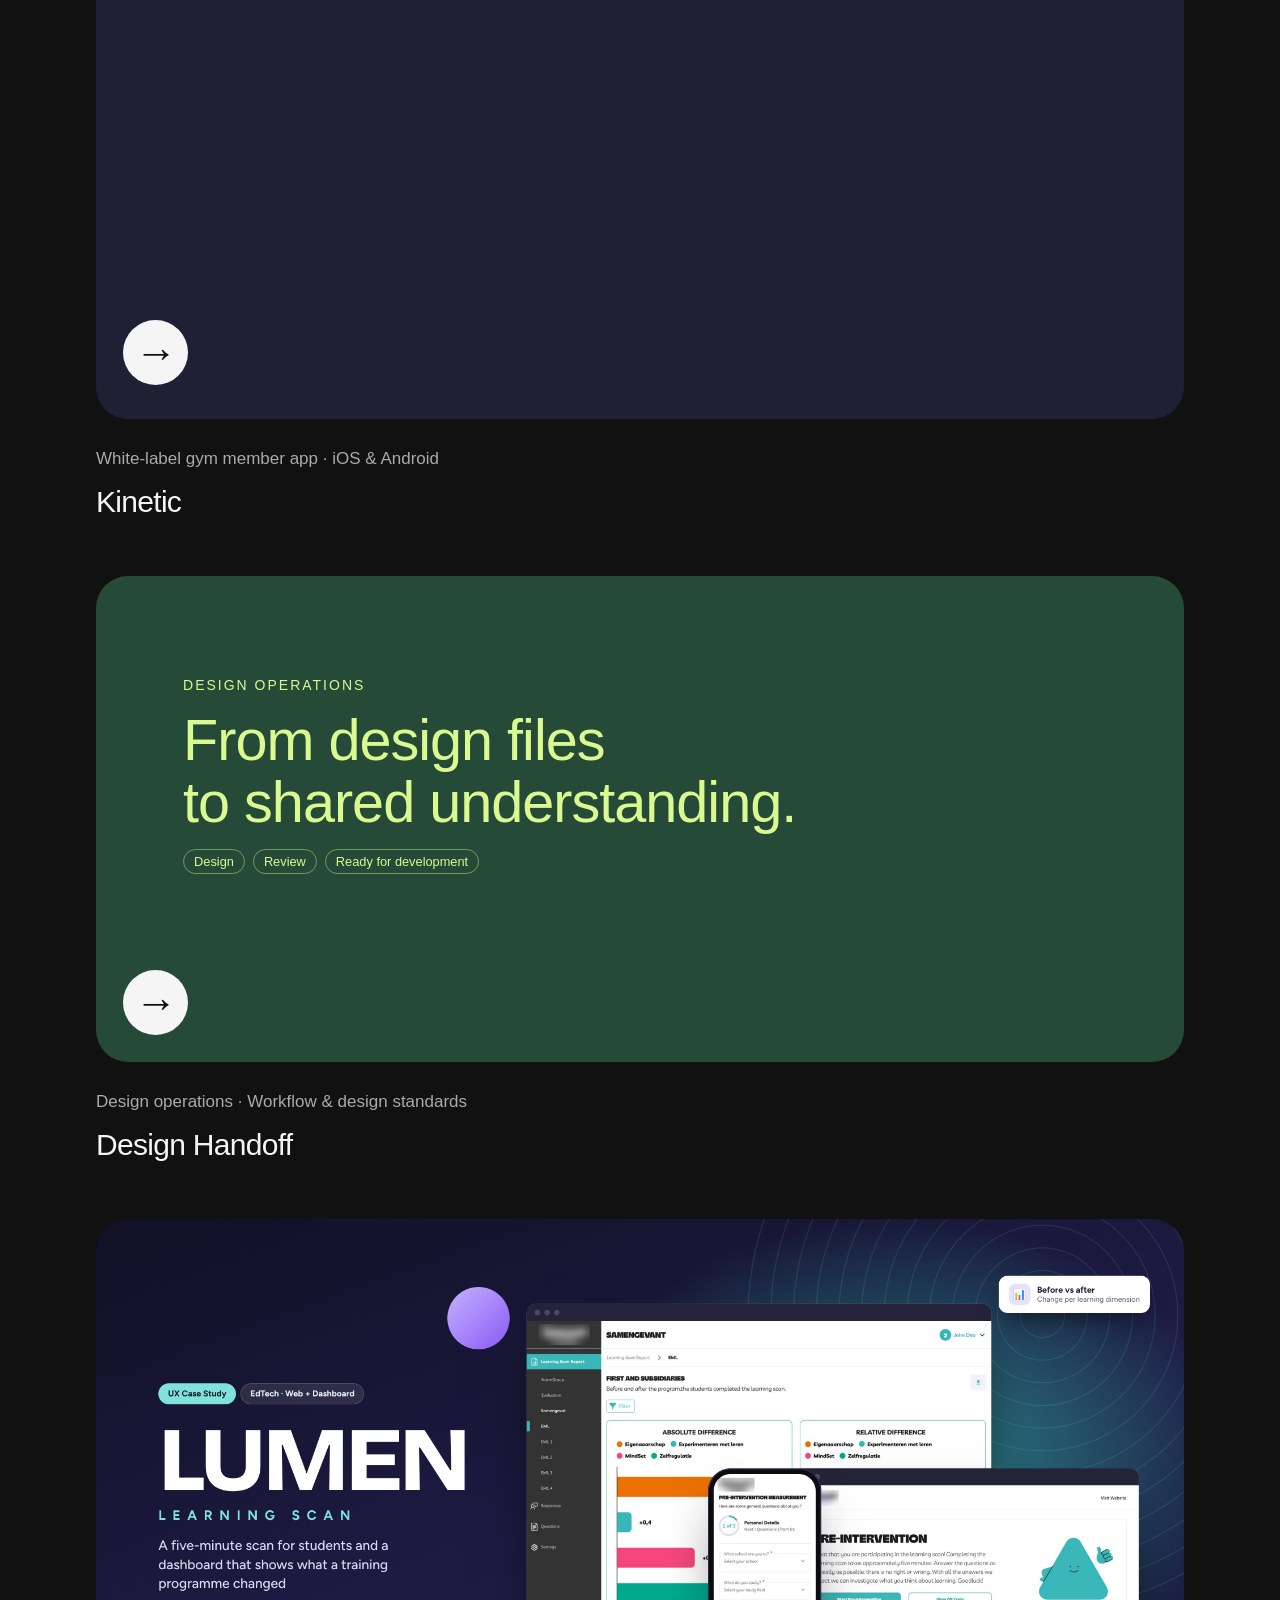
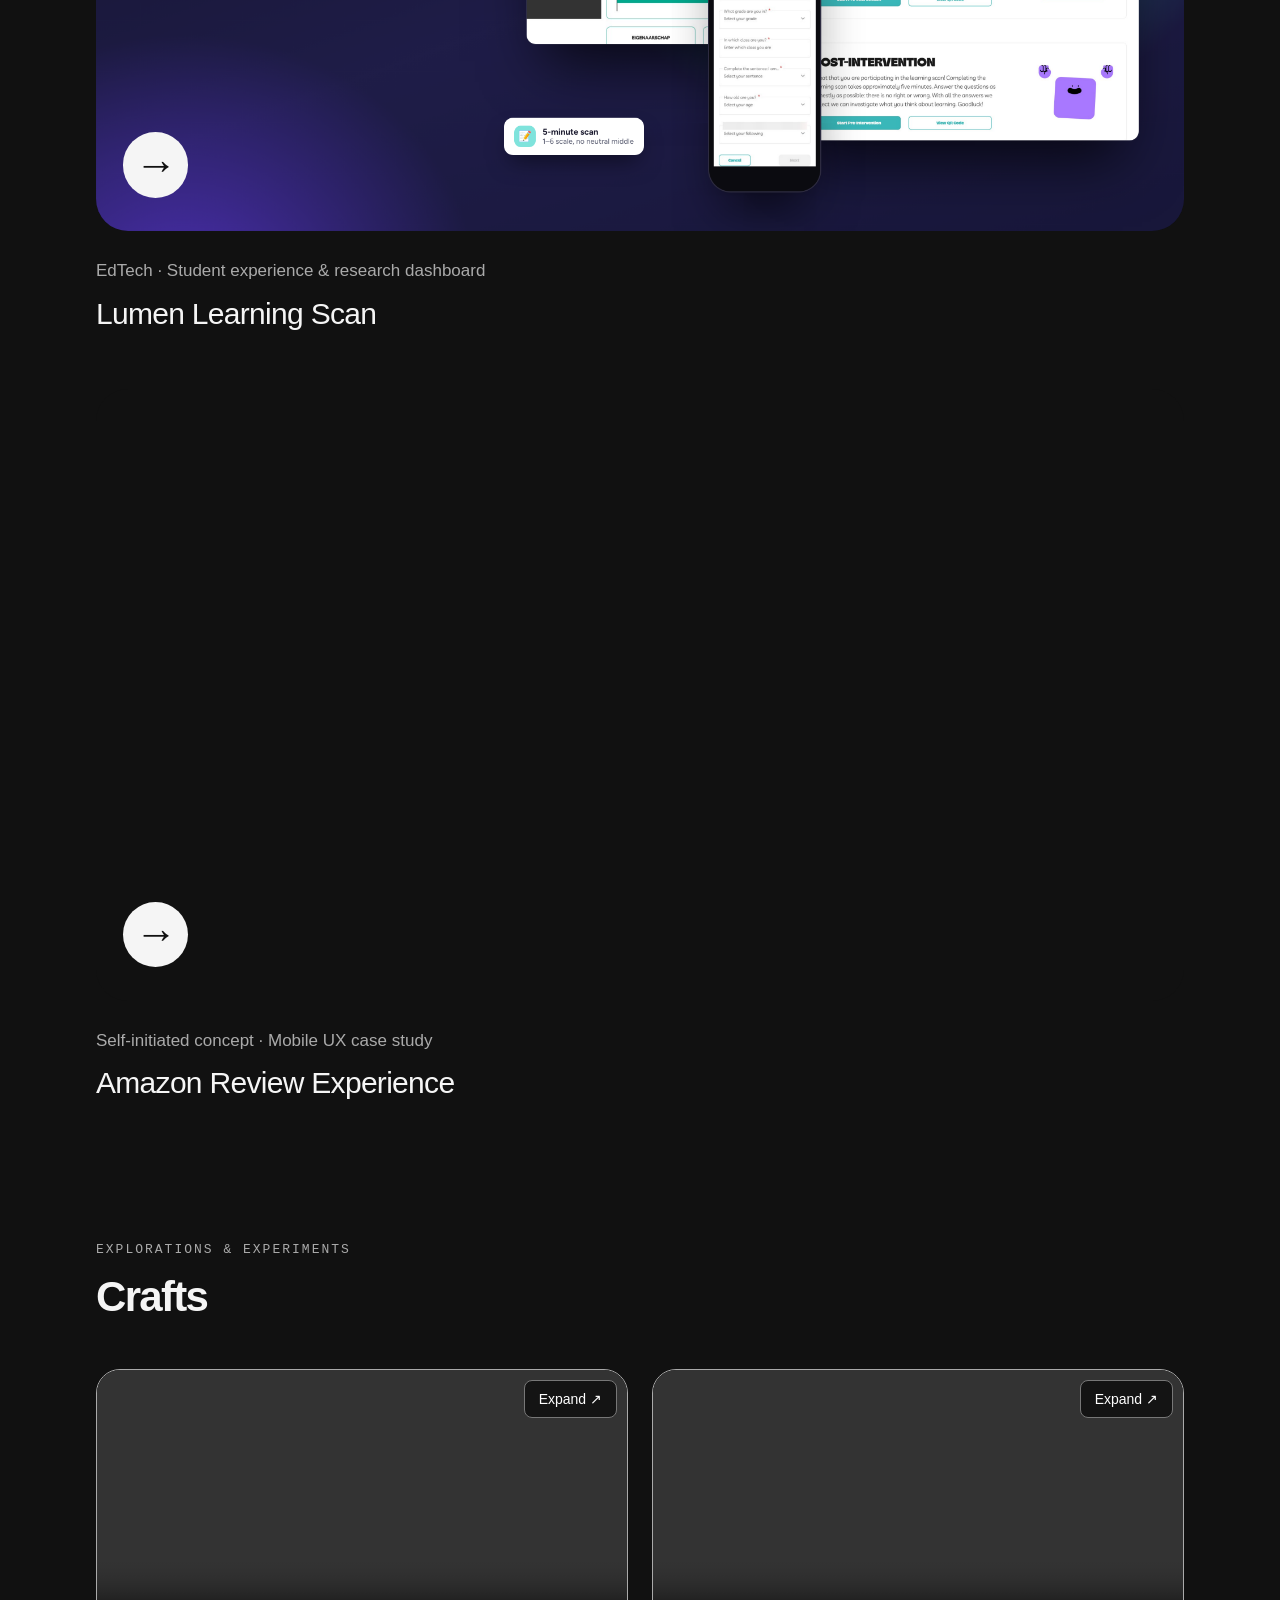
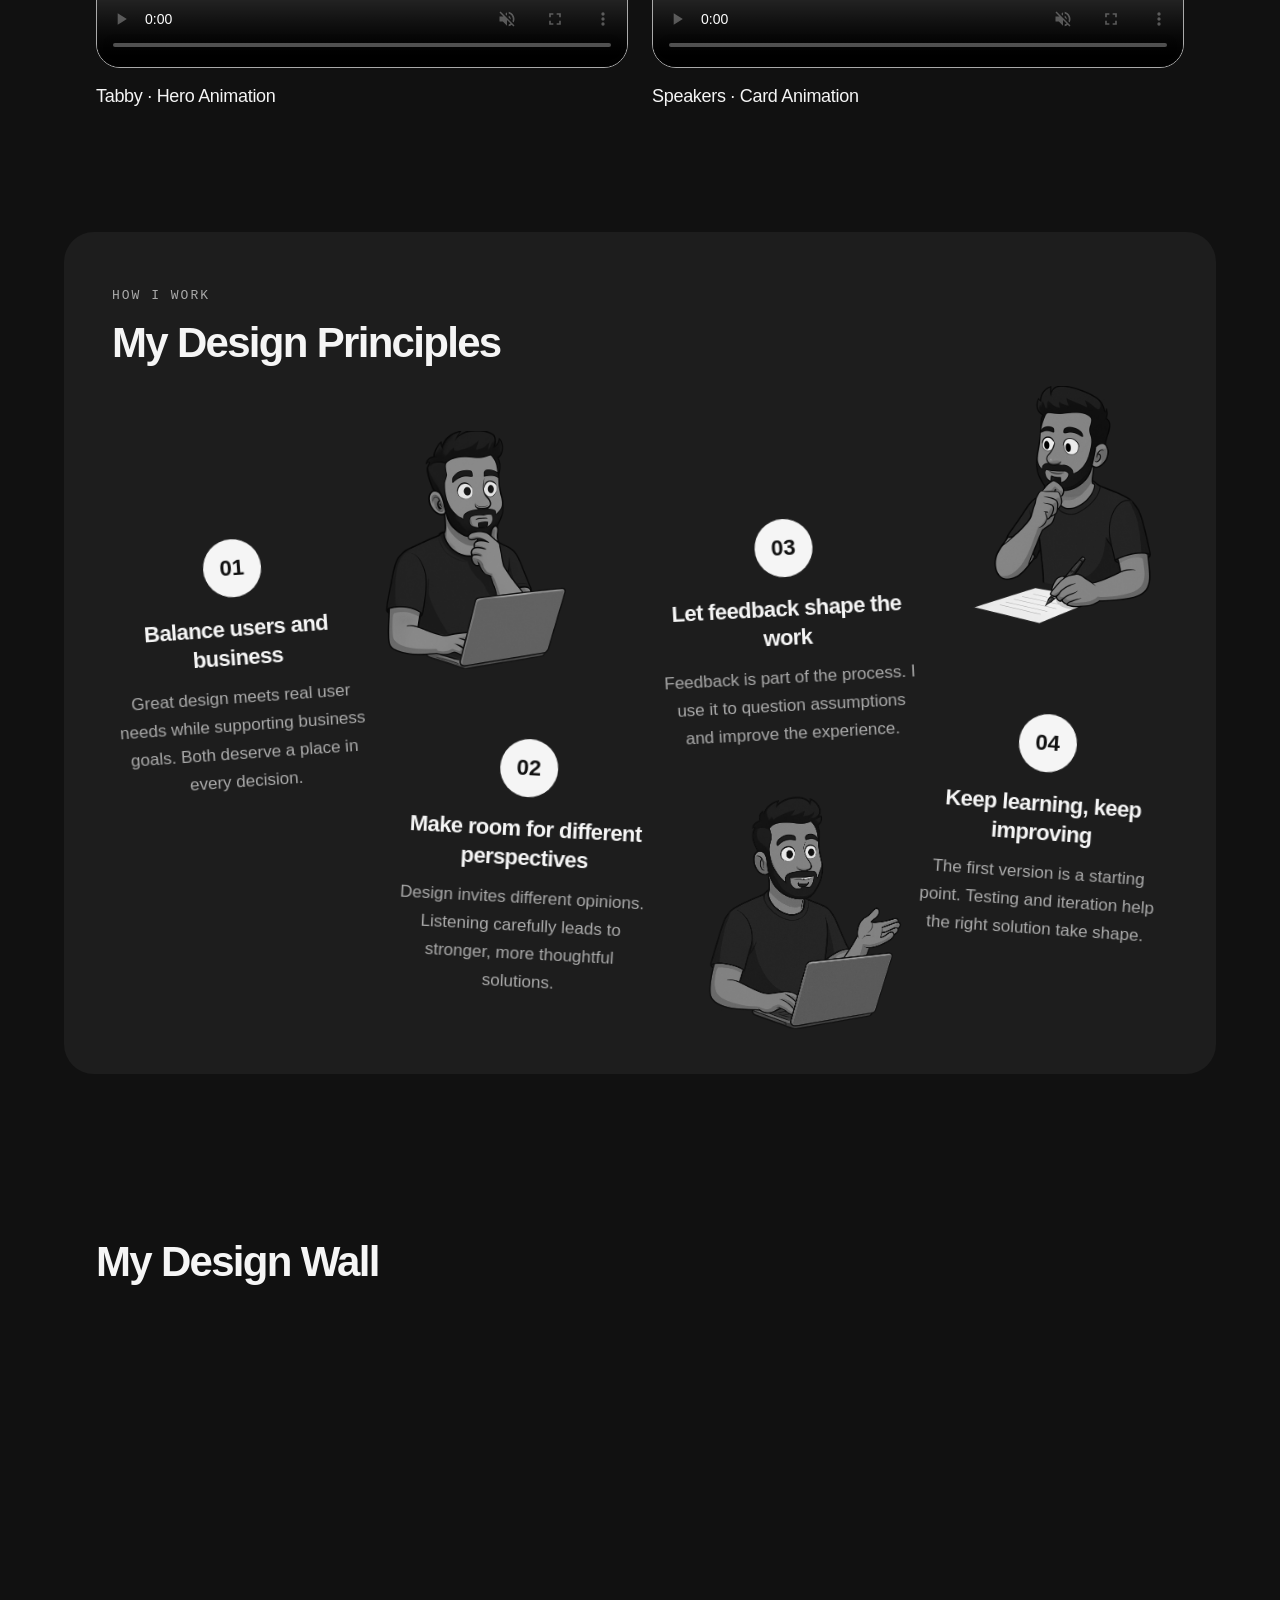
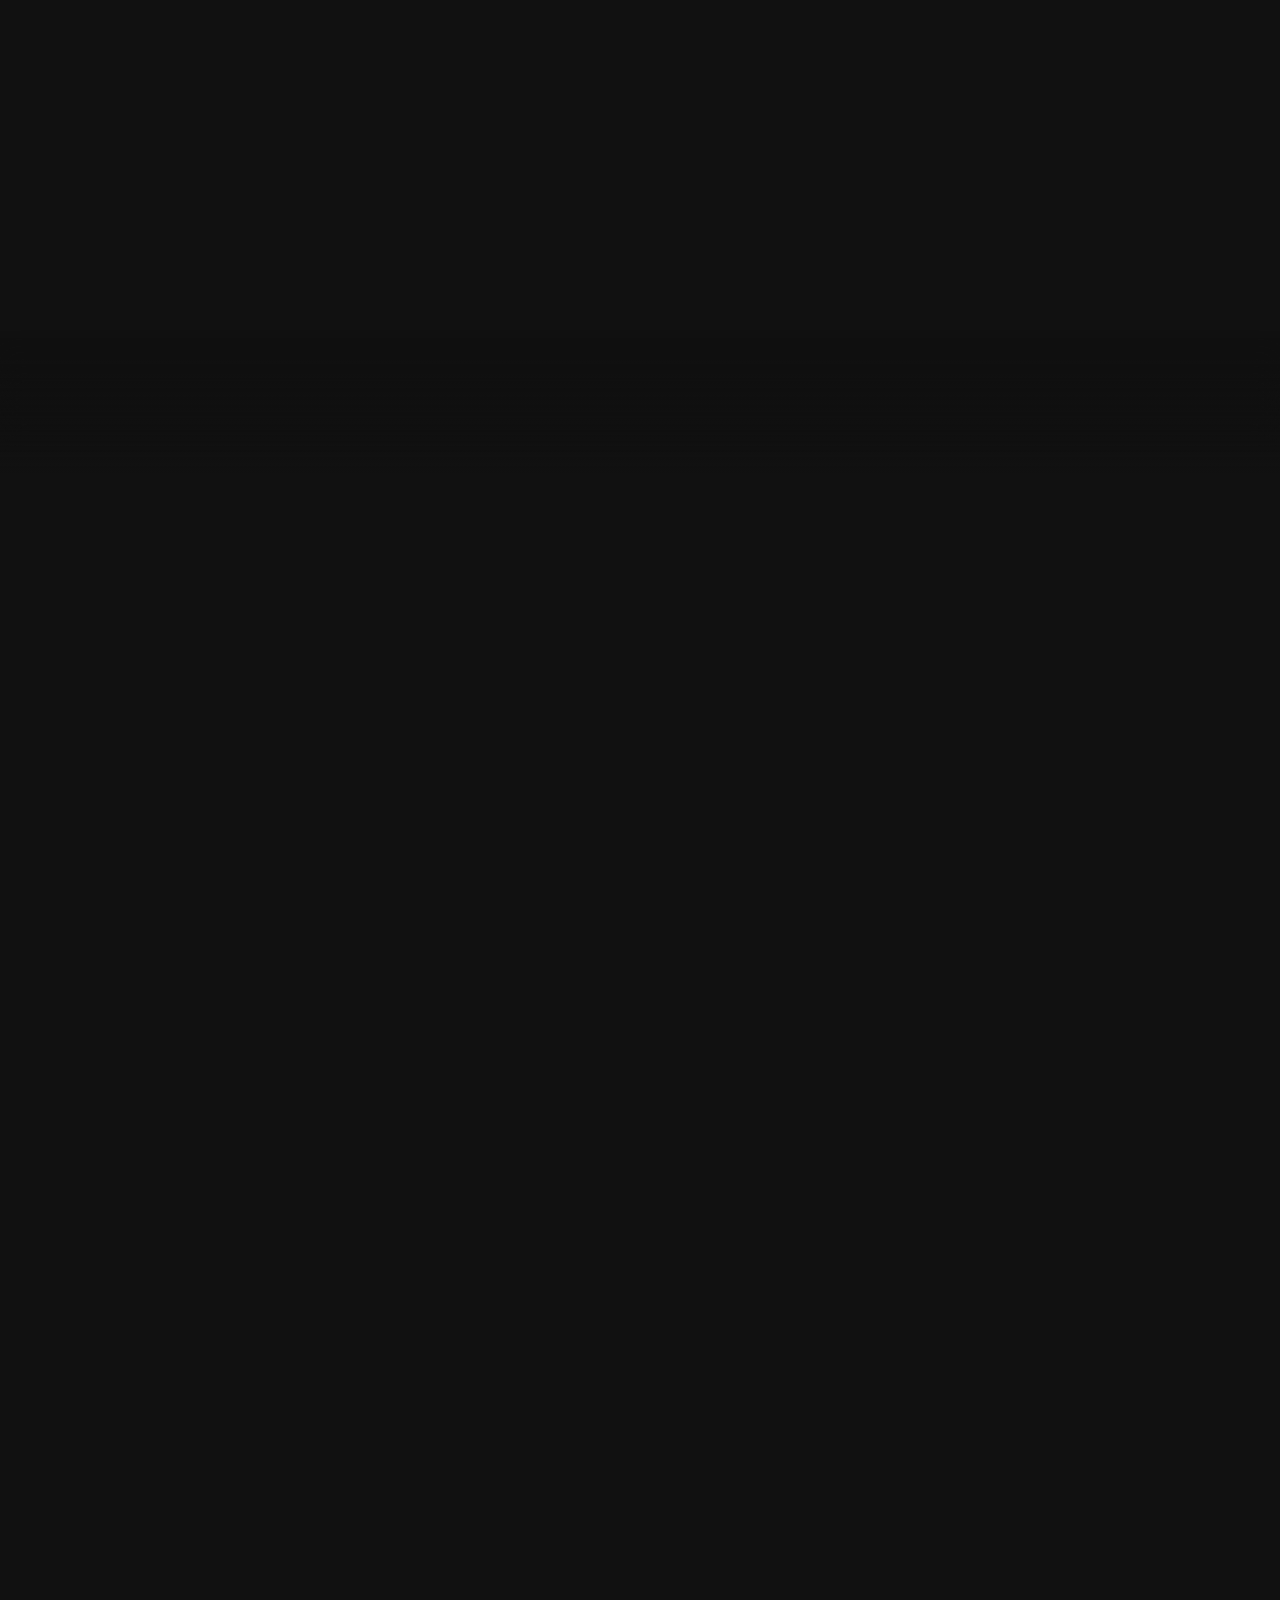
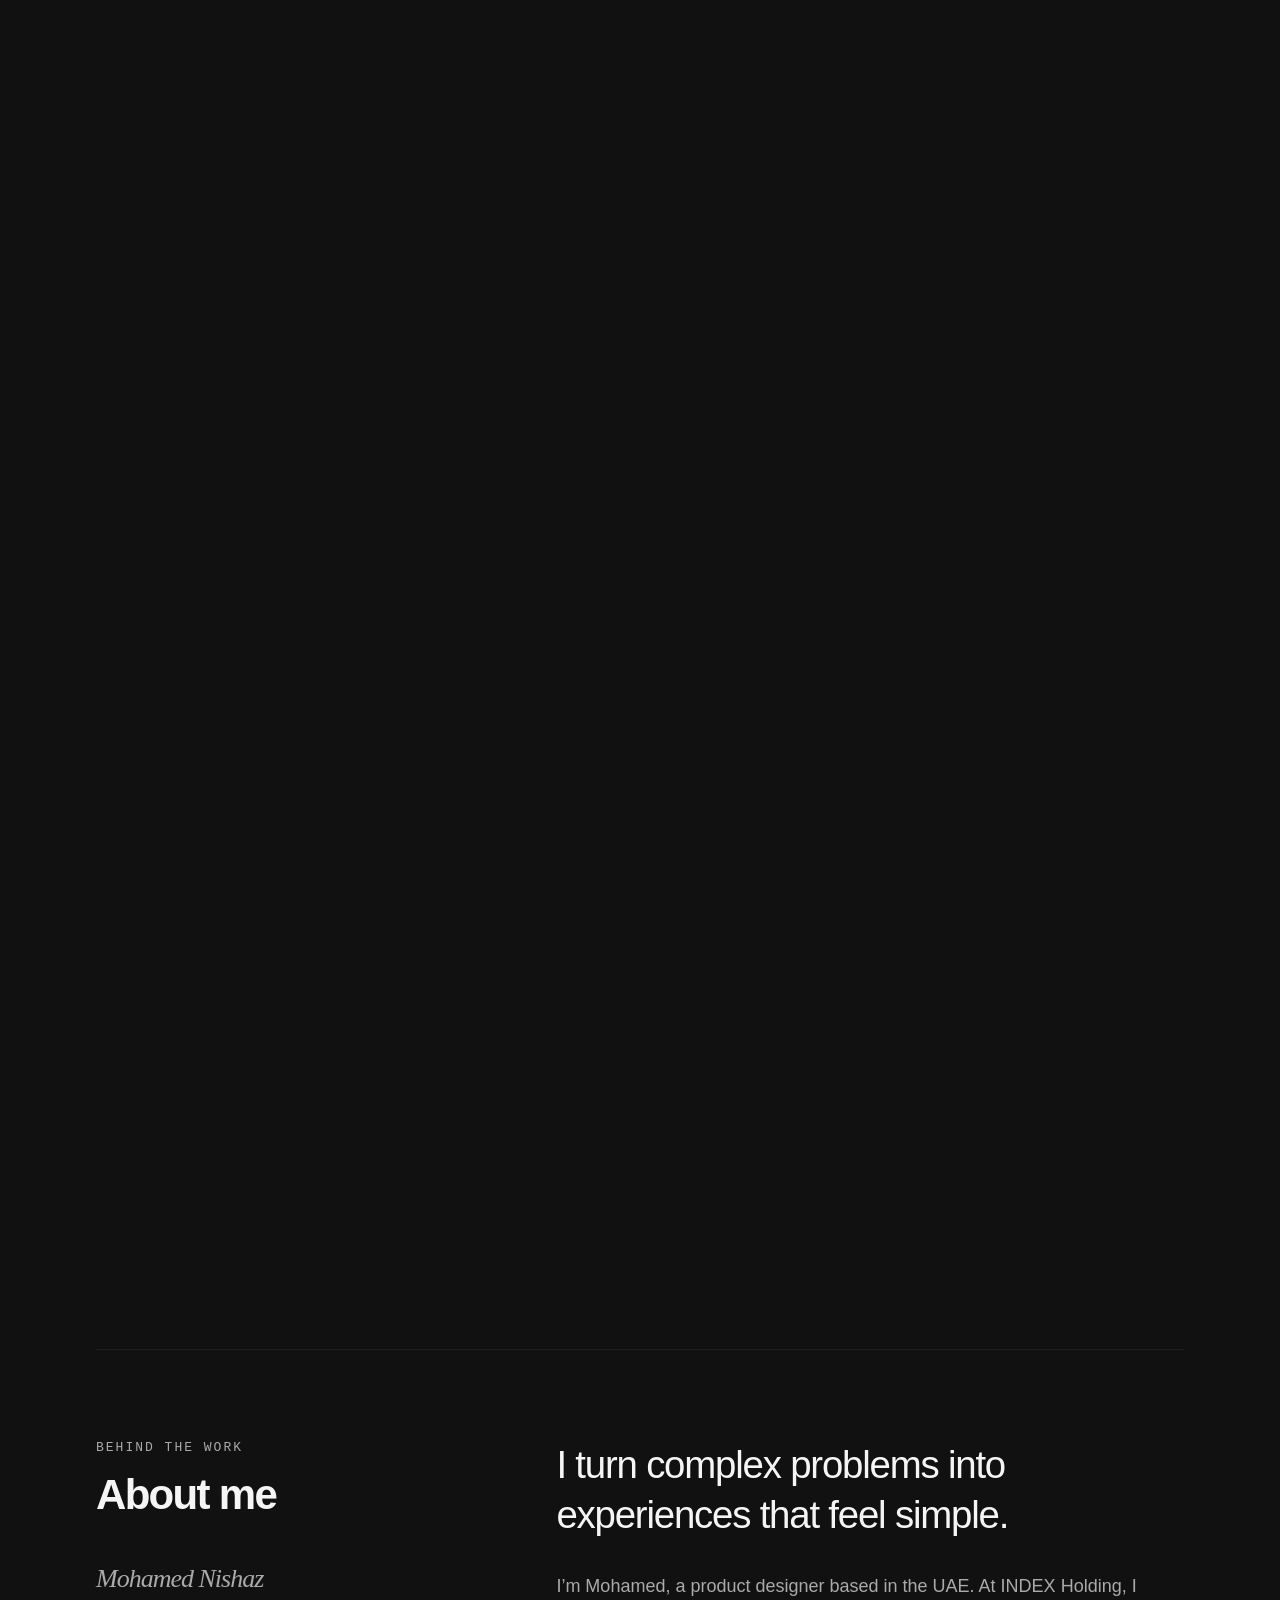
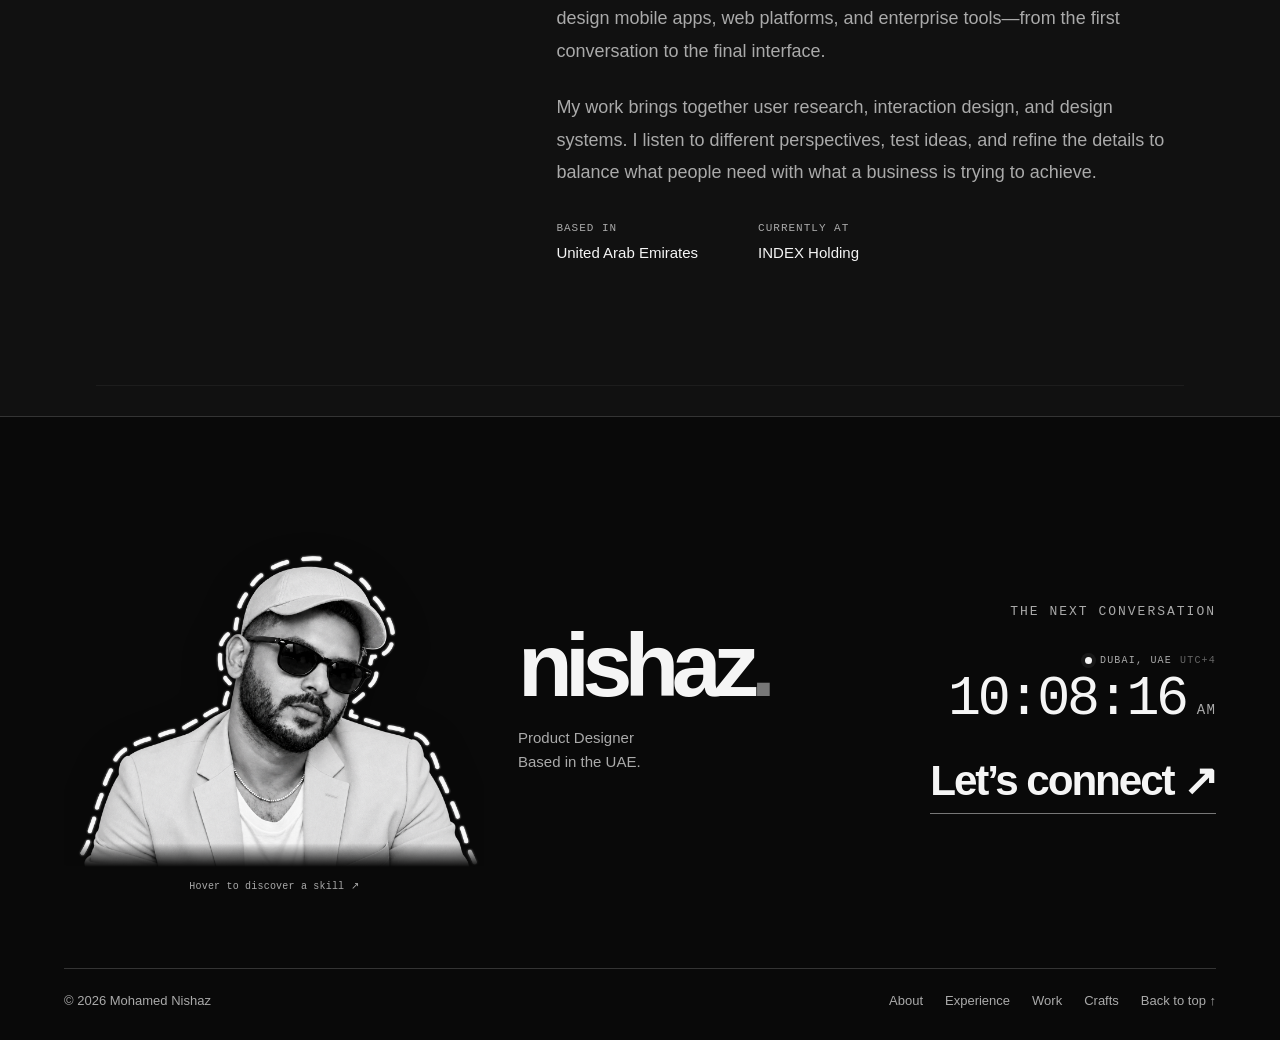
==== commit 59616f6c: "Update experience descriptions and add image and video popup previews" ====
--- a/index.html
+++ b/index.html
@@ -67,7 +67,7 @@
 <p>UI/UX Designer</p></div><span class="experience-date">Nov 2024 – Present</span><span class="chevron" aria-hidden="true"></span></summary>
 <div class="role-details">
 <p class="role-location">Dubai, UAE</p>
-<p>Design lead for platform products across the group’s subsidiaries, covering dashboards, internal tools, and customer-facing web and mobile interfaces.</p><ul><li>Designed the Project Management module for the event management platform, with a three-panel workspace, multiple view modes, and a workload heatmap.</li><li>Designed the backstage portal for the webinar platform.</li><li>Owned the shared design system.</li></ul></div></details>
+<p>Design lead for platform products across the group's subsidiaries — event websites, mobile apps and event management dashboards for large exhibitions and conferences. Built and maintain the shared design system, led concept design for Aiva, an AI-powered super app, and wrote the internal guide on structuring Figma files for AI-assisted code generation.</p></div></details>
 </article>
 <article class="experience-row" data-experience="pickme">
 <div class="company-logo has-logo" data-company="PickMe"><img src="assets/pickme-logo.png" alt="PickMe logo" width="240" height="240" loading="lazy" decoding="async"></div><details ><summary>
@@ -76,7 +76,7 @@
 <p>Product Designer</p></div><span class="experience-date">Jun 2023 – Oct 2024</span><span class="chevron" aria-hidden="true"></span></summary>
 <div class="role-details">
 <p class="role-location">Colombo, Sri Lanka</p>
-<p>Redesigned the checkout flow for PickMe Food, the delivery arm of one of Sri Lanka’s largest ride-hailing platforms.</p><ul><li>Rebuilt address, payment, and confirmation steps around points where users abandoned checkout.</li><li>Ran user interviews and ideation sessions with product and engineering leads.</li><li>Created high-fidelity prototypes for web and mobile.</li></ul></div></details>
+<p>Designed consumer mobile experiences for one of Sri Lanka's largest ride-hailing and food delivery platforms. Redesigned the PickMe Food checkout flow end to end, ran user interviews and workshops with product and engineering, and built accessibility review into every release.</p></div></details>
 </article>
 <article class="experience-row" data-experience="rootcodelabs">
 <div class="company-logo has-logo" data-company="RootcodeLabs"><img src="assets/rootcode-labs-logo.png" alt="RootcodeLabs logo" width="447" height="447" loading="lazy" decoding="async"></div><details ><summary>
@@ -85,7 +85,7 @@
 <p>UX Designer</p></div><span class="experience-date">Dec 2021 – May 2023</span><span class="chevron" aria-hidden="true"></span></summary>
 <div class="role-details">
 <p class="role-location">Colombo, Sri Lanka</p>
-<p>Owned UX for client products across education, automotive, fitness, and gaming.</p><ul><li>Led discovery, information architecture, and high-fidelity design delivery.</li><li>Conducted research and usability testing, working directly with client stakeholders.</li></ul></div></details>
+<p>Owned UX for B2B SaaS client products across edtech, automotive, fitness and gaming, from discovery and information architecture to high-fidelity UI. Ran usability testing and presented design rationale to client stakeholders.</p></div></details>
 </article>
 <article class="experience-row" data-experience="expert-republic">
 <div class="company-logo has-logo" data-company="Expert Republic"><img src="assets/expert-republic-logo.png" alt="Expert Republic logo" width="240" height="240" loading="lazy" decoding="async"></div><details ><summary>
@@ -94,7 +94,7 @@
 <p>Associate UI/UX Designer</p></div><span class="experience-date">Mar 2020 – Dec 2020</span><span class="chevron" aria-hidden="true"></span></summary>
 <div class="role-details">
 <p class="role-location">Colombo, Sri Lanka</p>
-<p>Led UI design for iOS, Android, and web platforms through to launch.</p></div></details>
+<p>Produced sitemaps, IA diagrams, usability reports and analytics summaries for client projects, and standardised the team's design documentation.</p></div></details>
 </article>
 <article class="experience-row" data-experience="ellipsis">
 <div class="company-logo" data-company="Ellipsis" aria-label="Ellipsis logo placeholder">EL</div><details><summary>
@@ -222,4 +222,5 @@
 <script src="experience-previews.js?v=no-ellipsis-images" defer></script><script src="project-links.js" defer></script><script src="script.js?v=without-book" defer></script><script src="intro-reveal.js" defer></script><script src="unpack.js" defer></script><script src="design-wall.js" defer></script>
 <script src="portfolio-navigation.js" defer></script>
 <script src="craft-video.js?v=speakers" defer></script>
+<script src="media-preview.js" defer></script>
 </body></html>
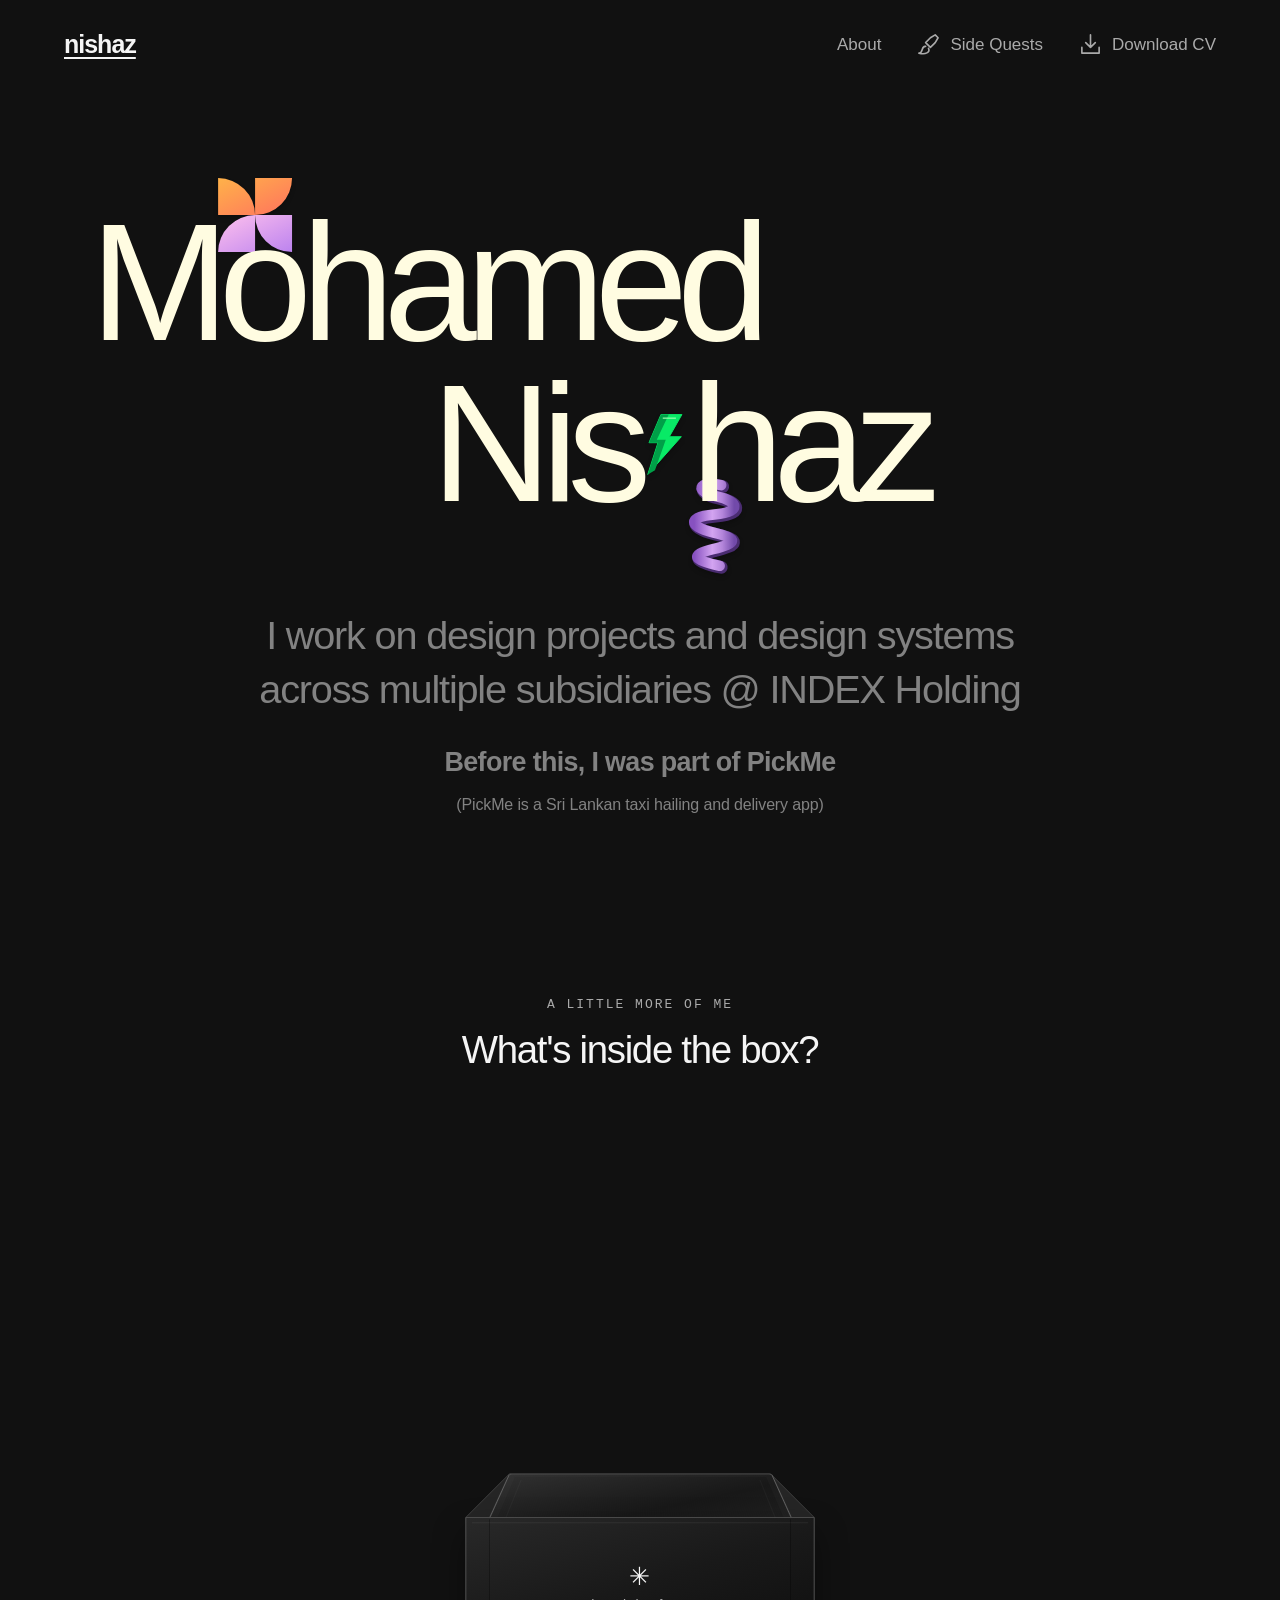
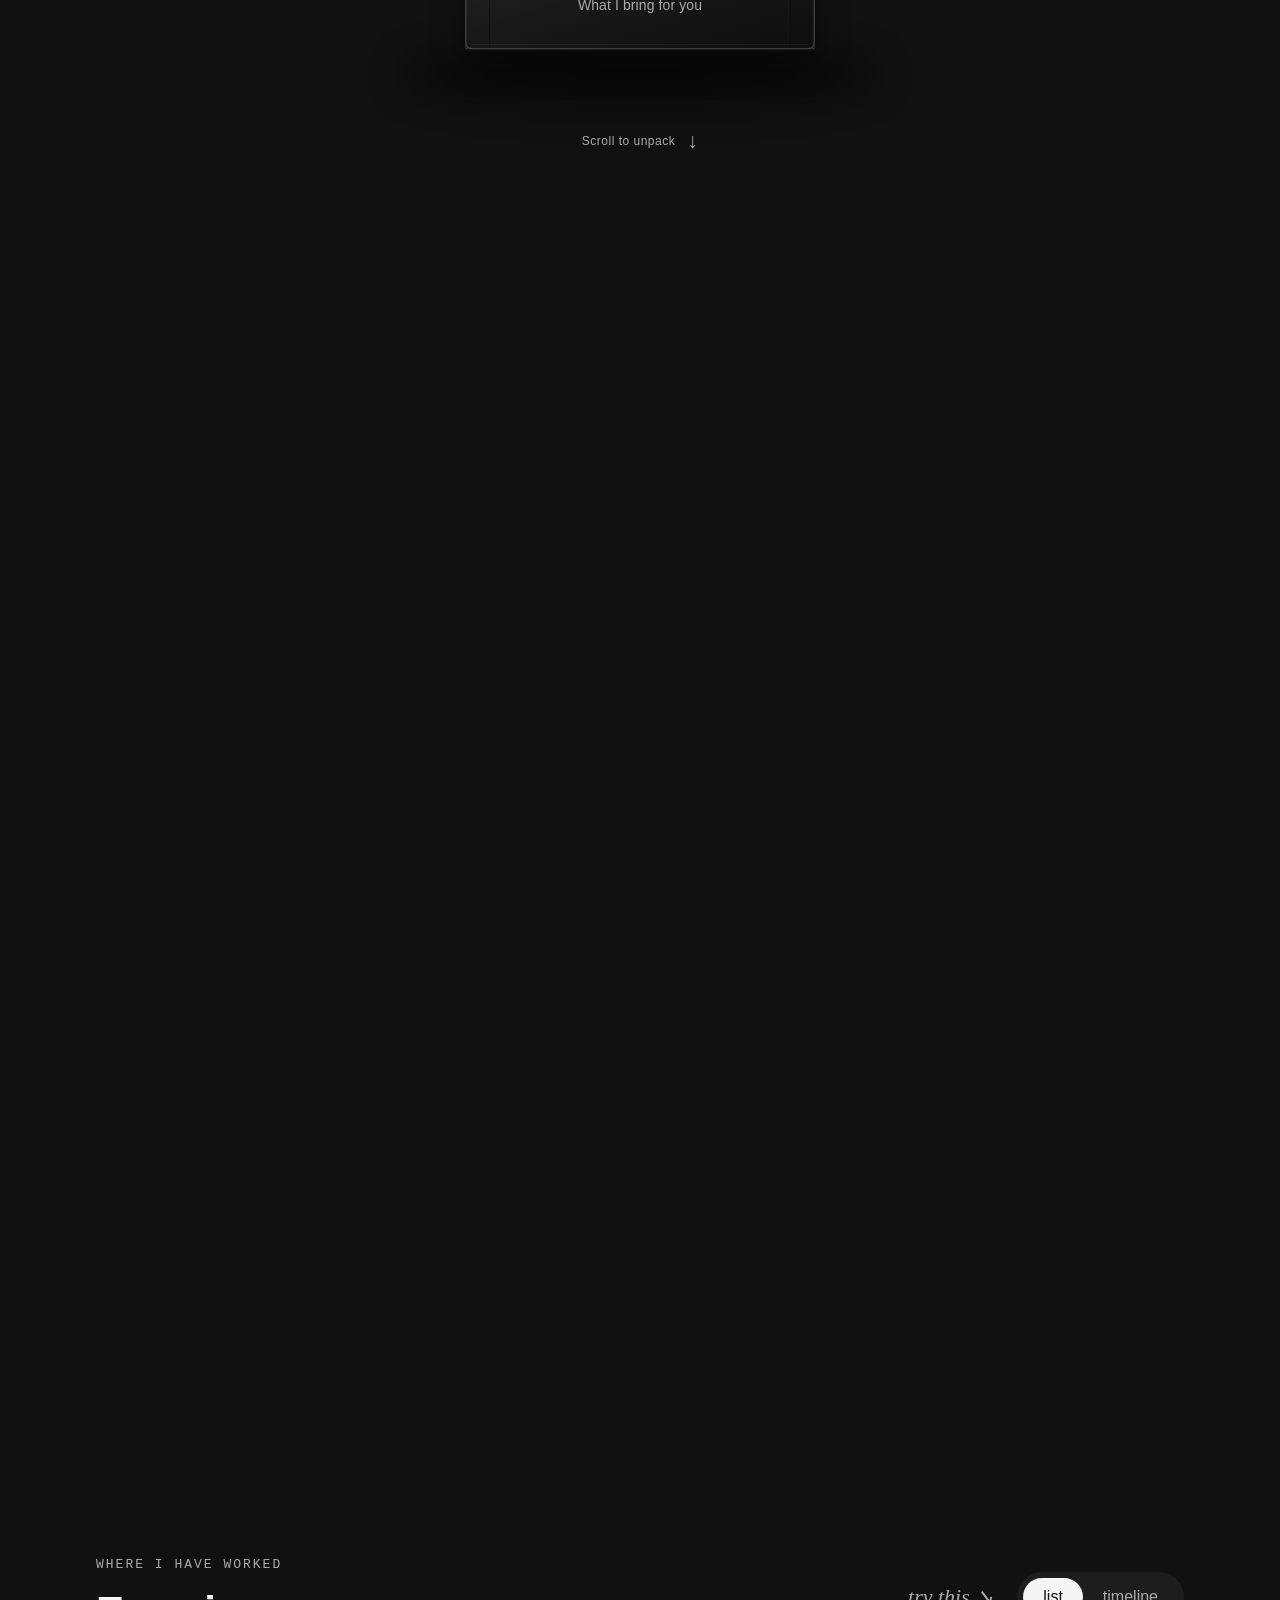
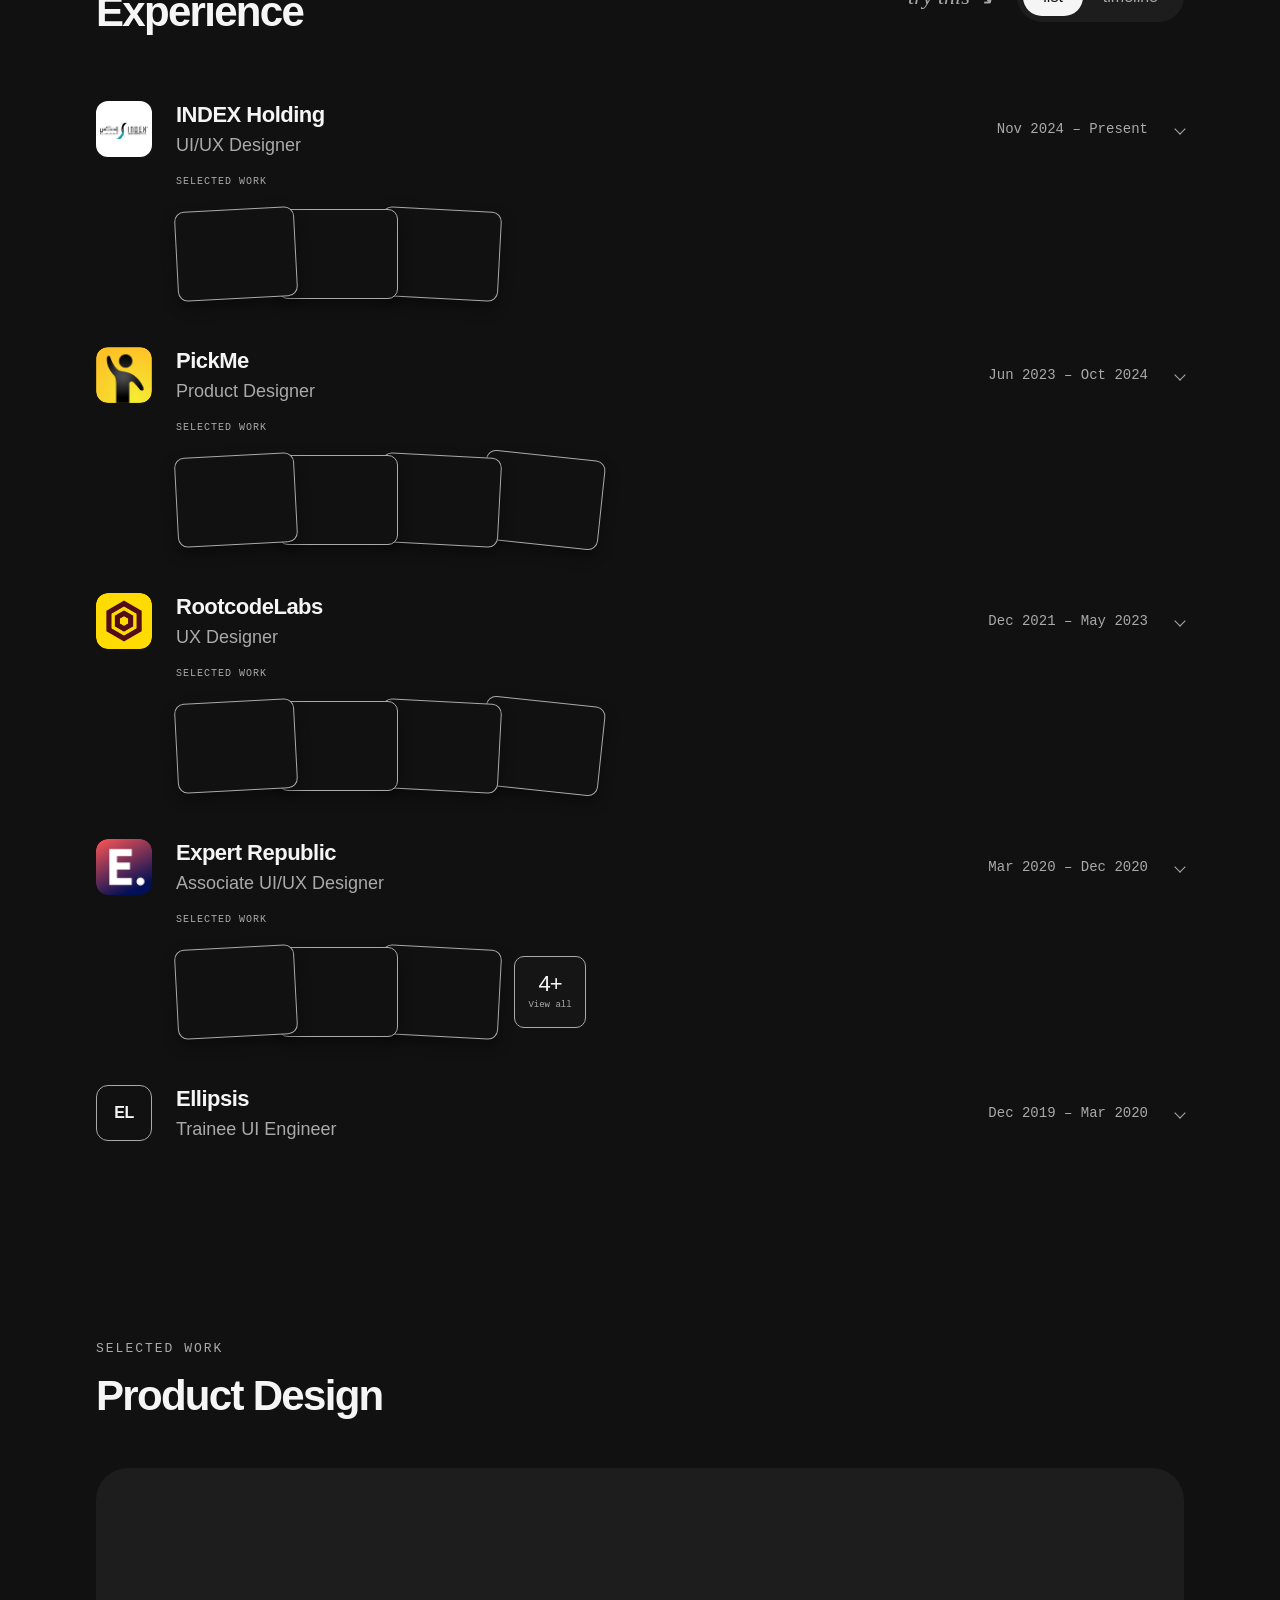
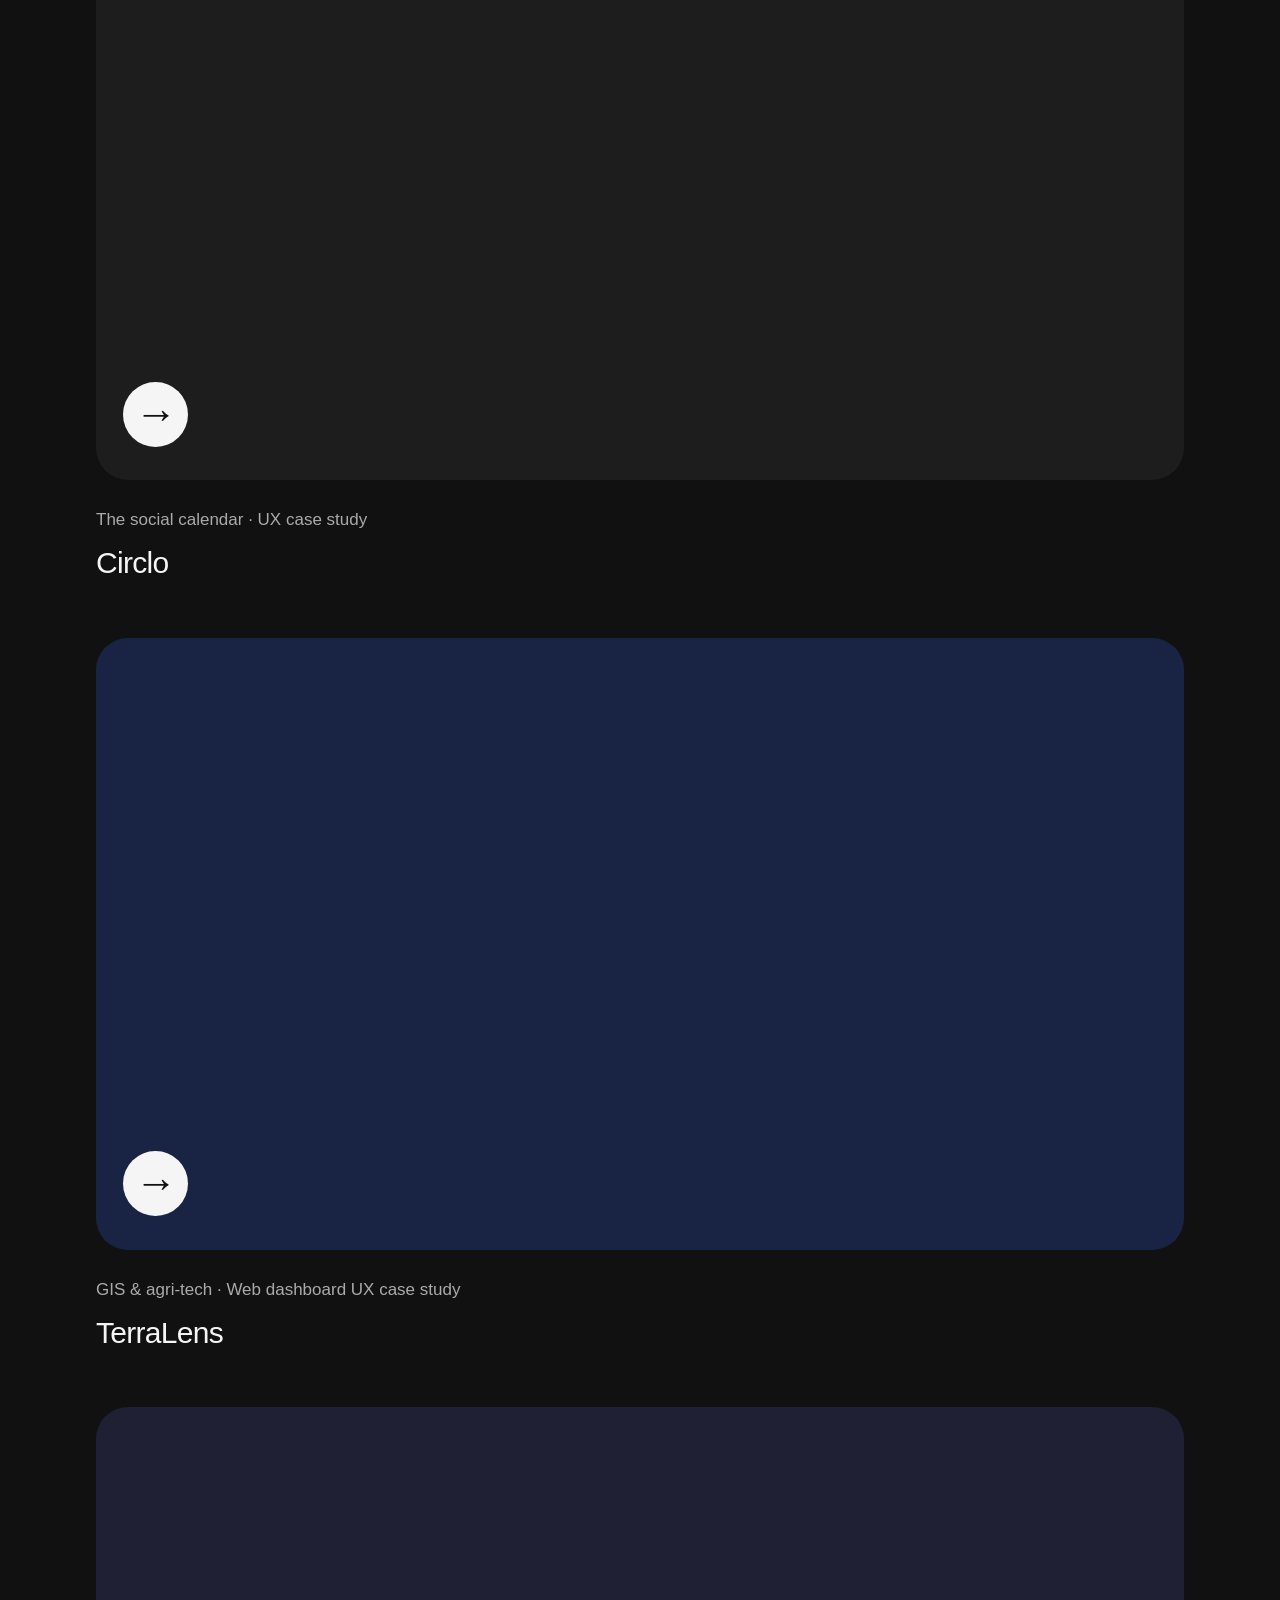
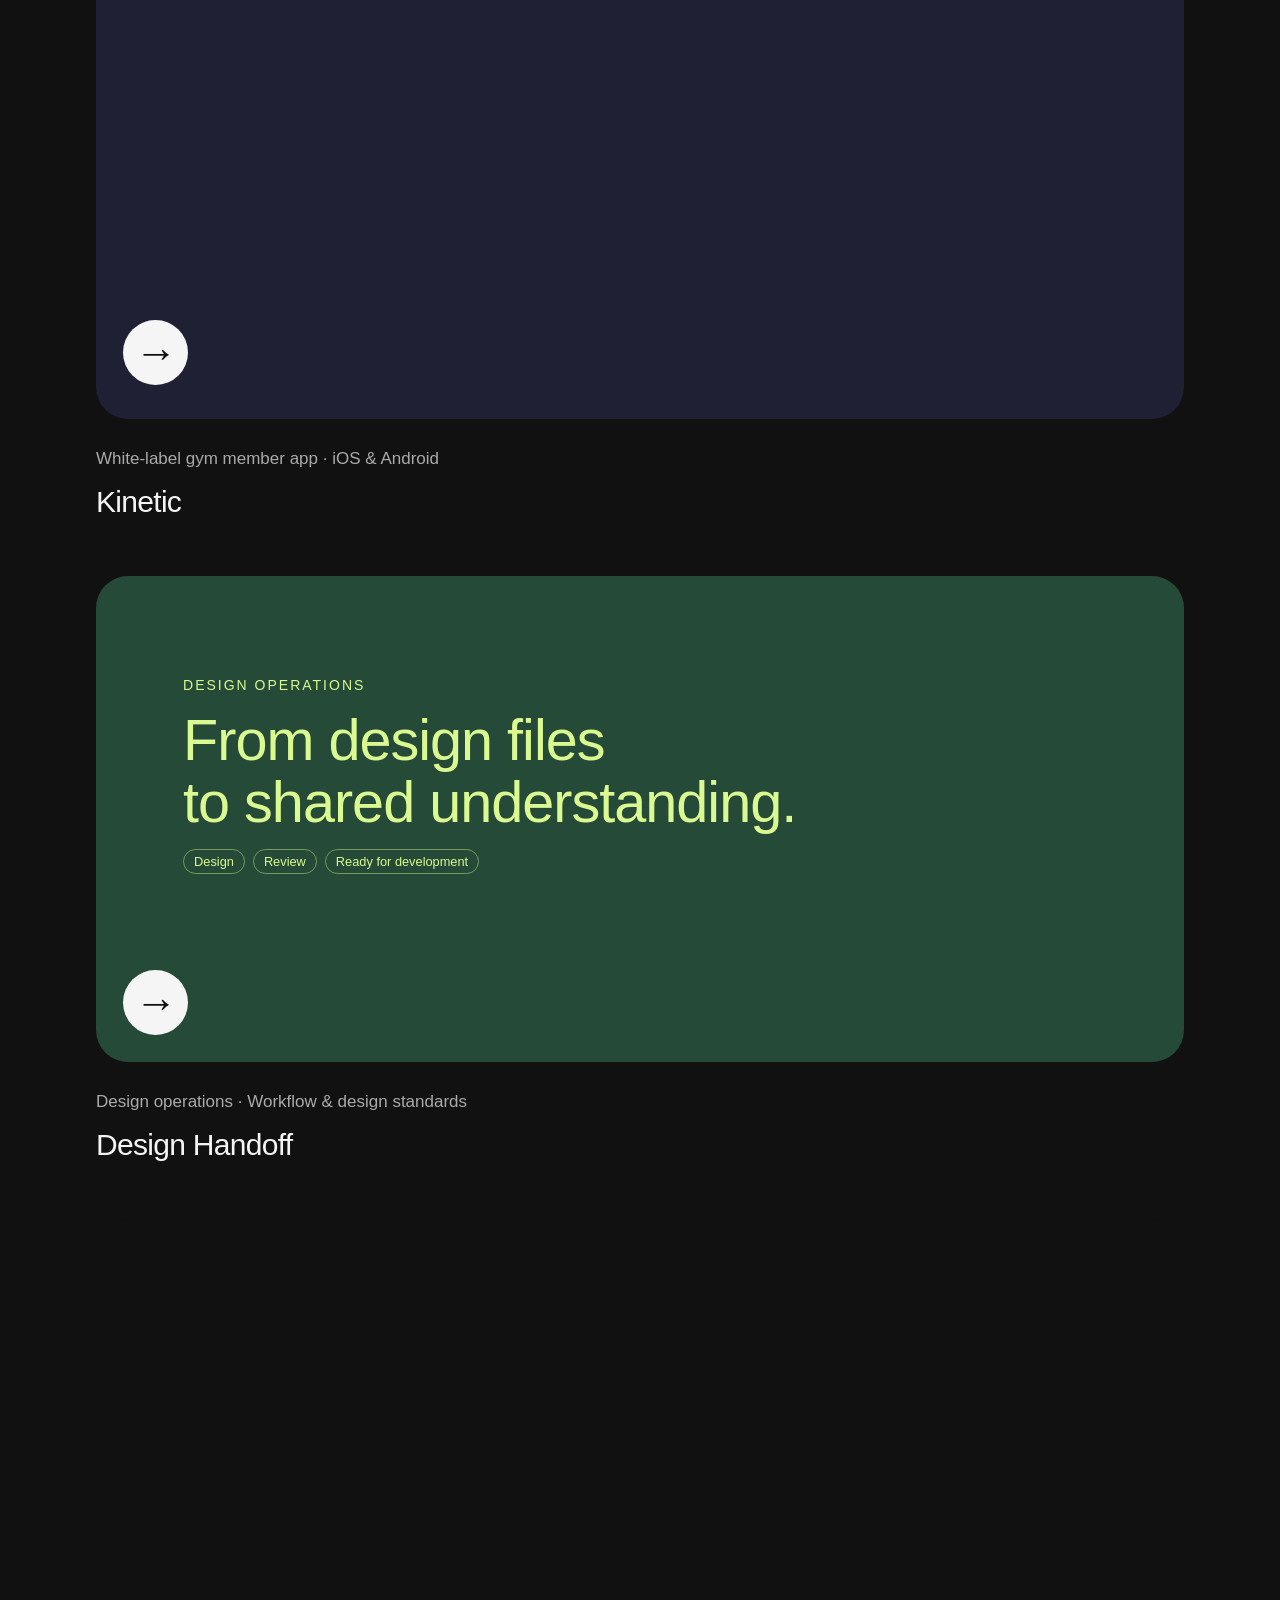
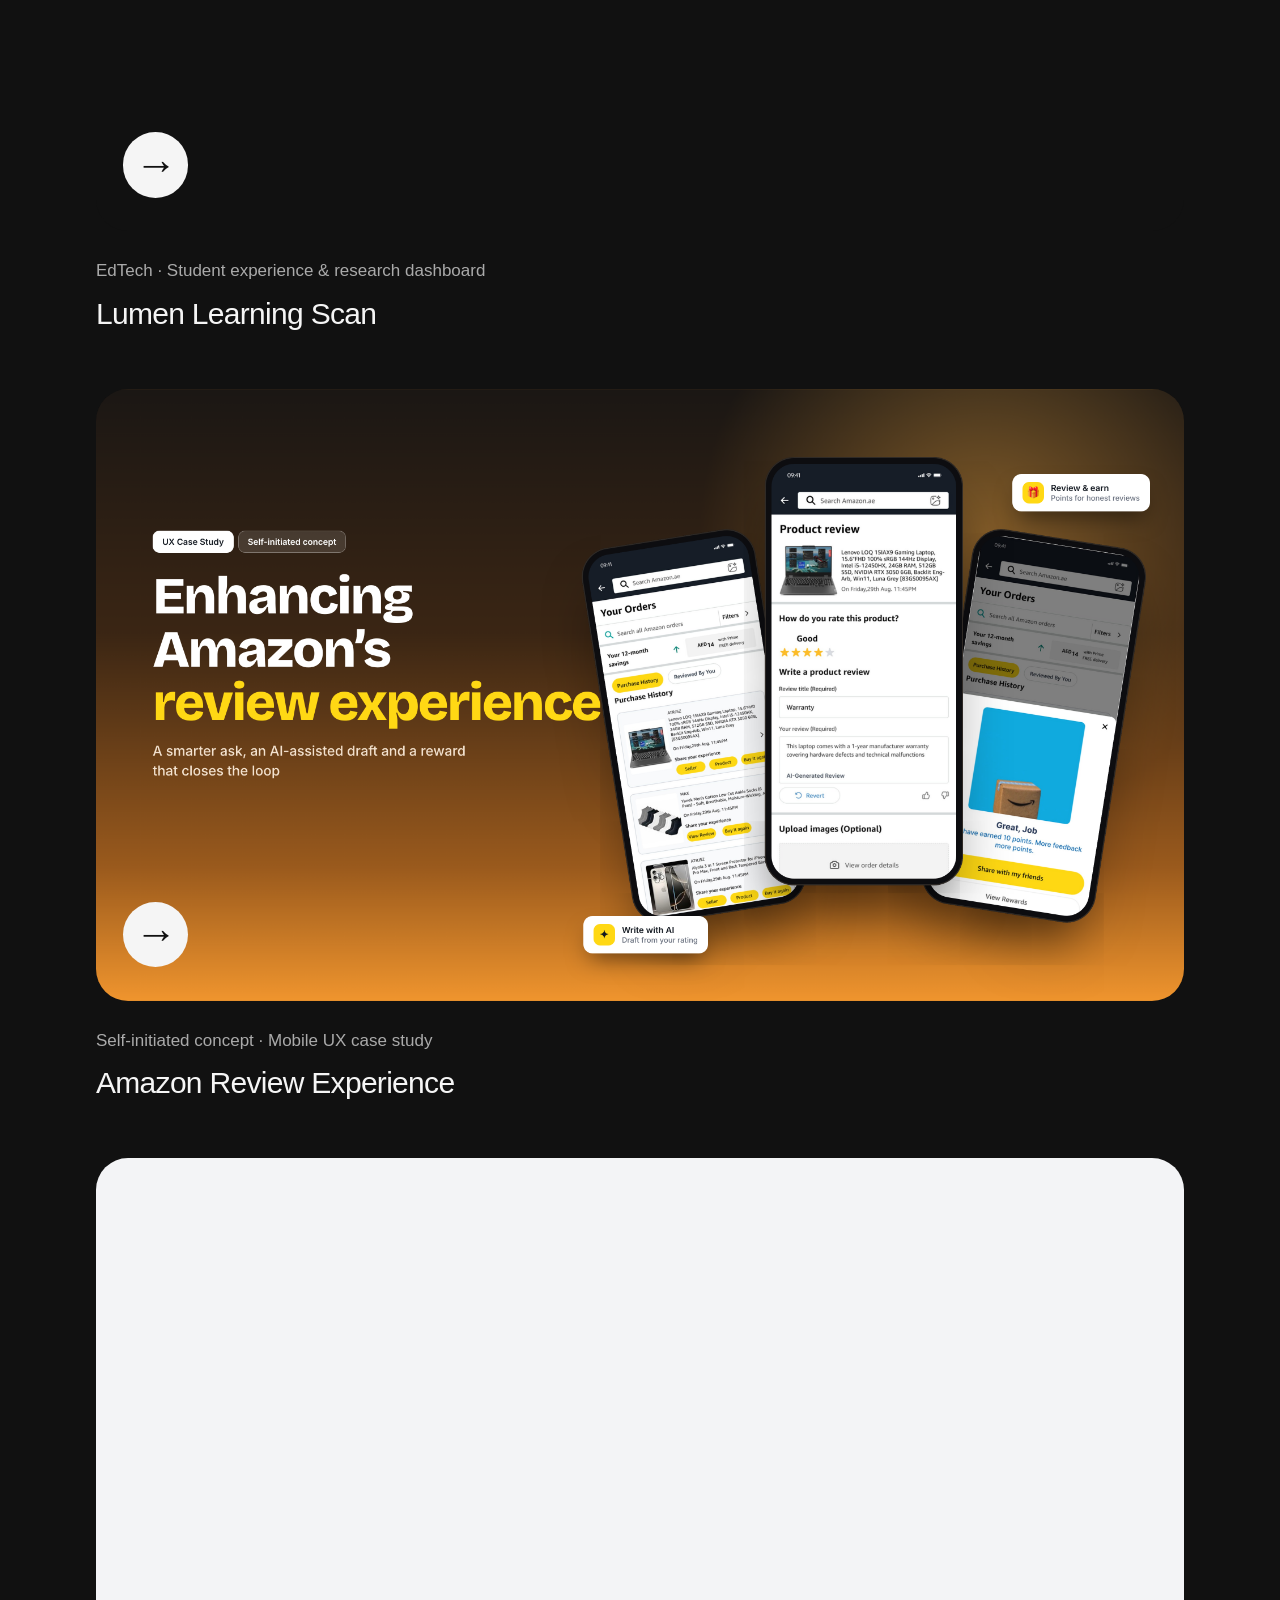
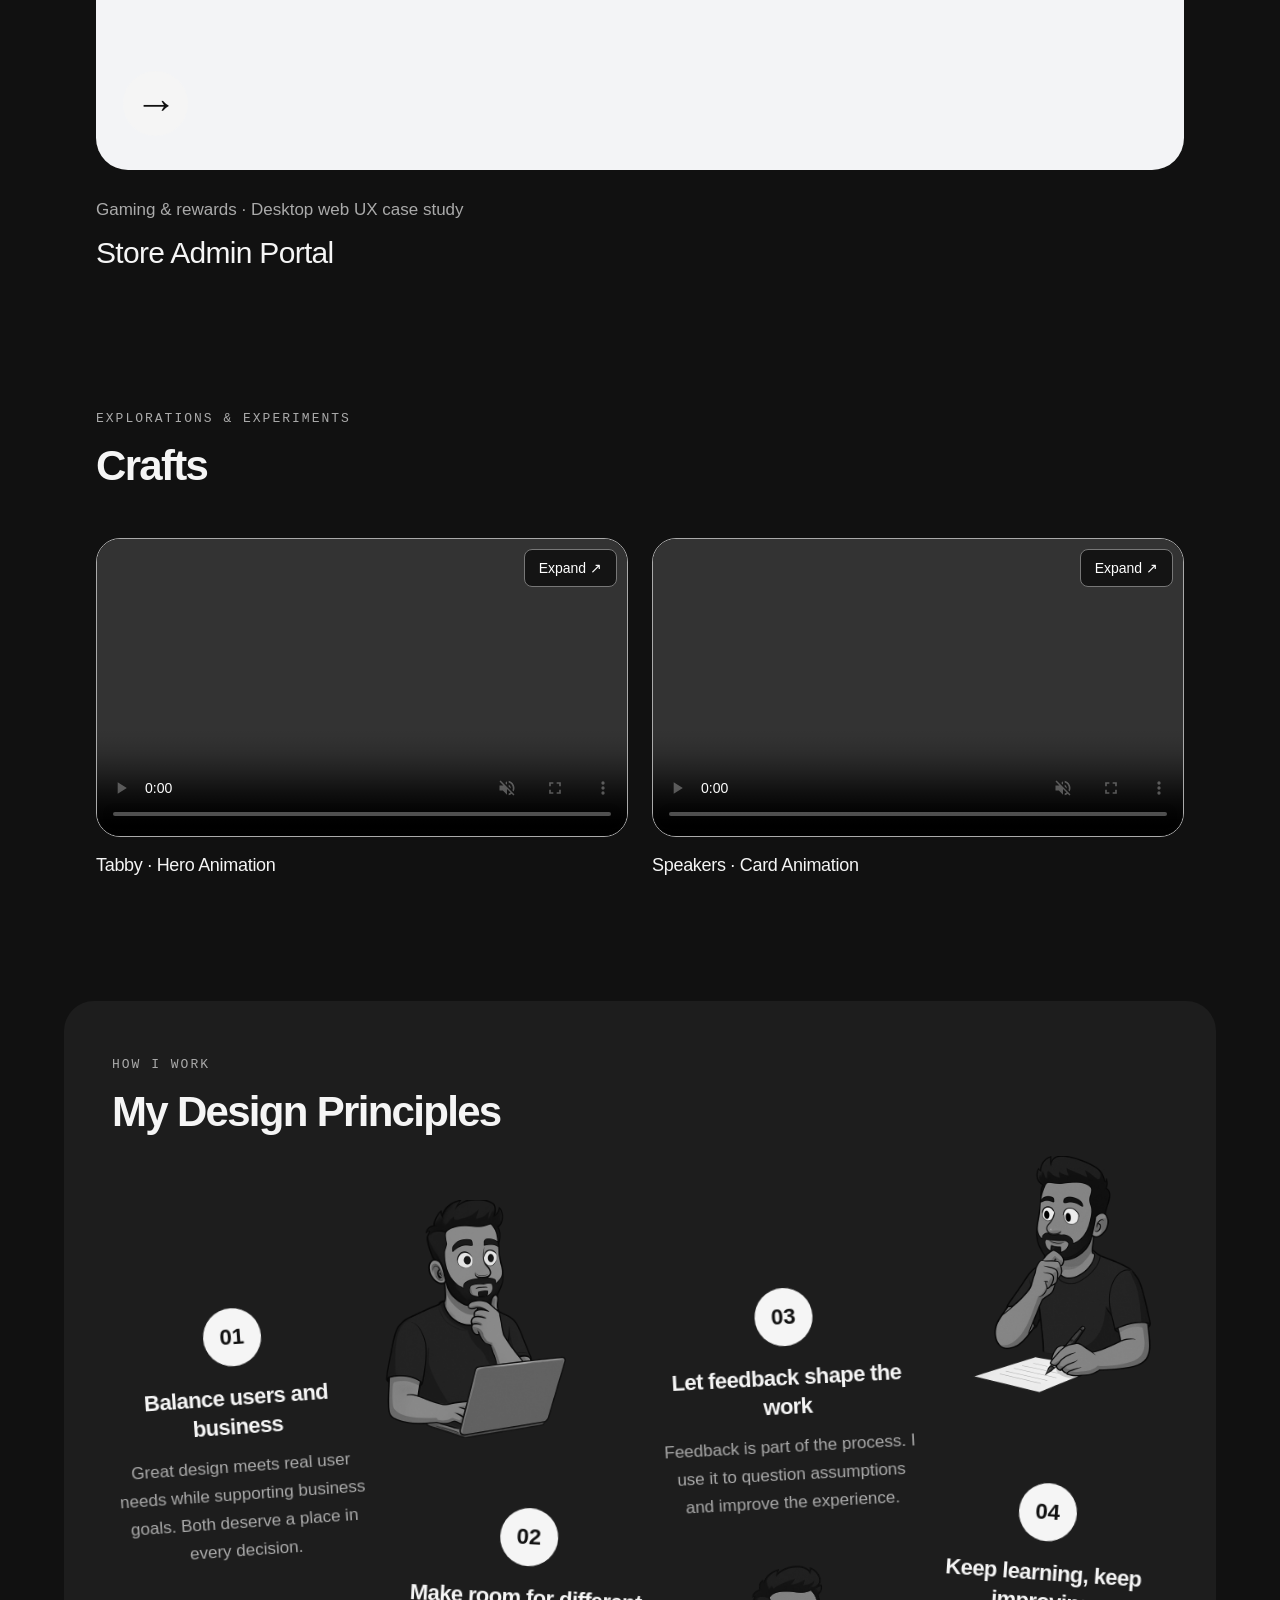
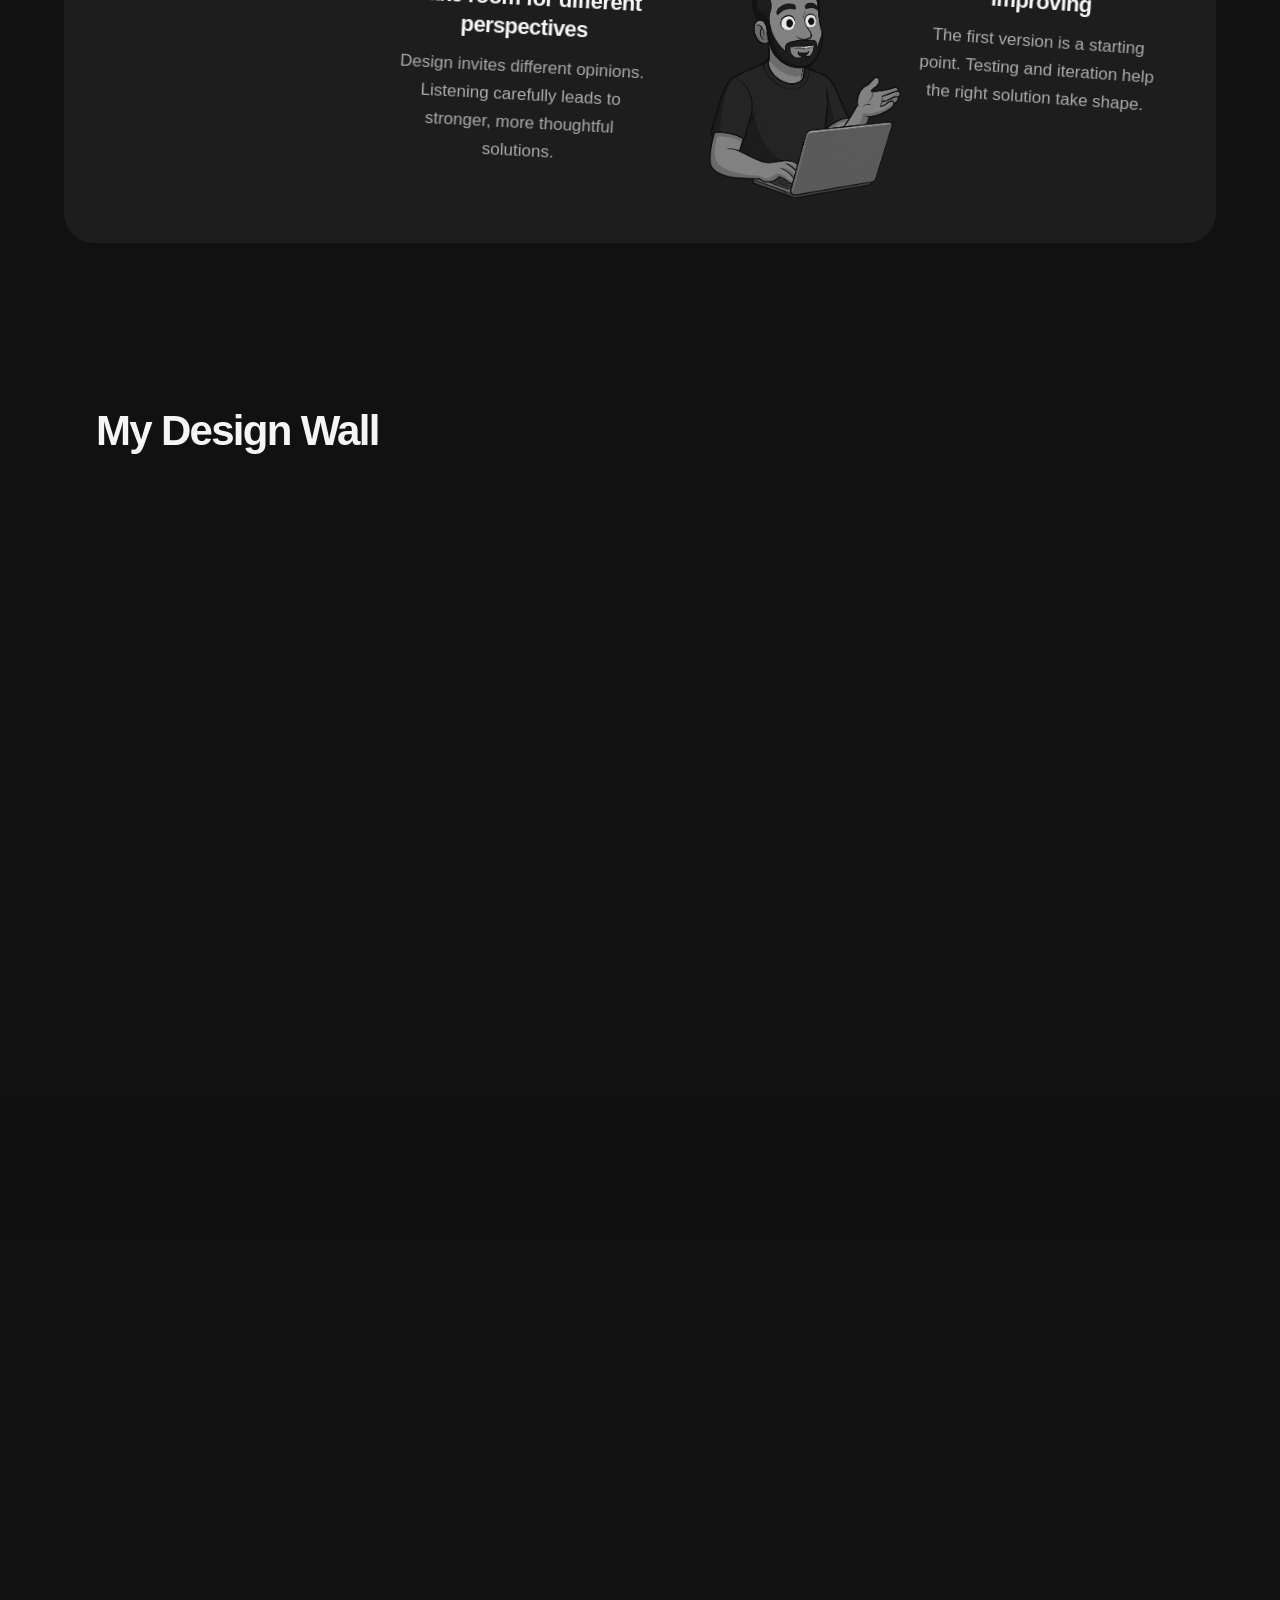
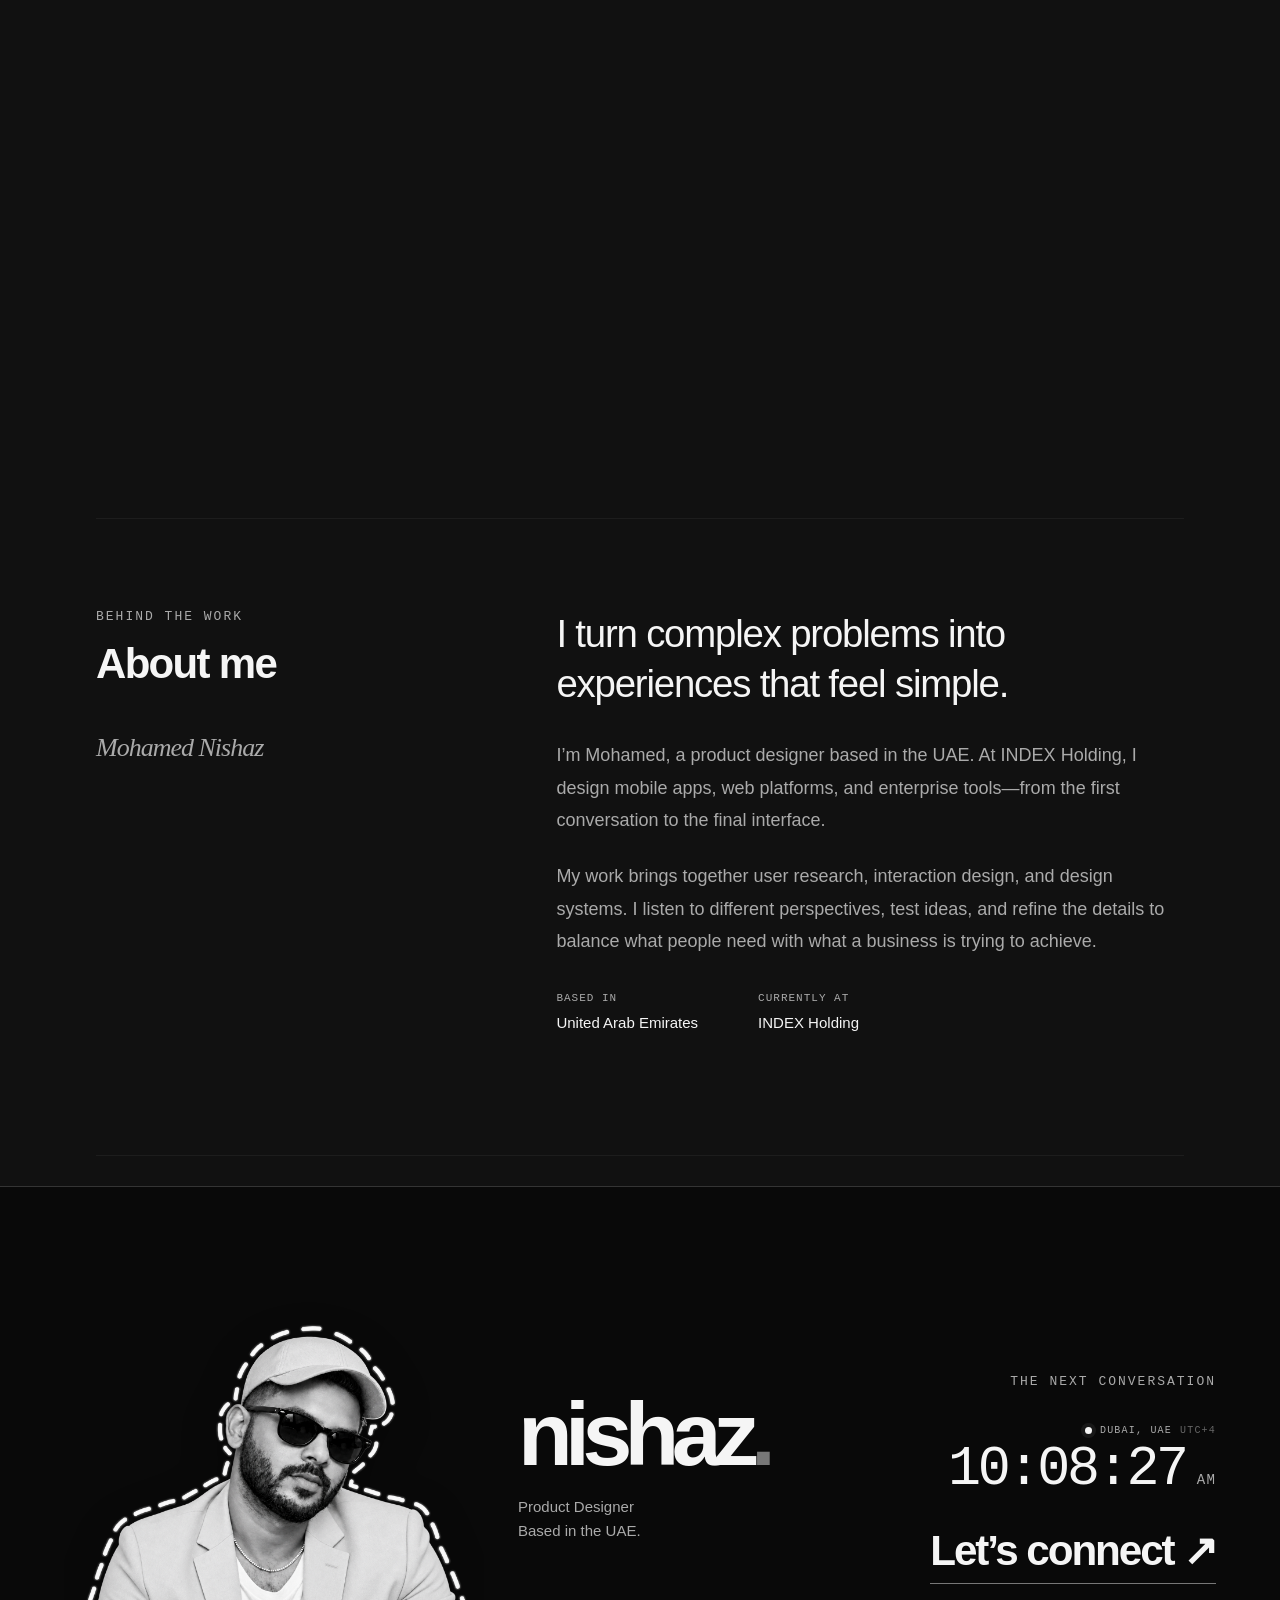
==== commit 460ff668: "Add Store Admin Portal as final UX case study" ====
--- a/index.html
+++ b/index.html
@@ -133,6 +133,12 @@
 </a></article>
 
 
+<article class="project-card"><a class="project-link" data-project="store-admin" href="case-studies/store-admin.html" aria-label="Store Admin Portal UX case study">
+<div class="project-preview store-admin-preview"><img src="assets/store-admin/cover.jpg" alt="Store admin portal dashboard for a gaming rewards platform" loading="lazy" decoding="async"><span class="project-preview-arrow" aria-hidden="true">→</span></div>
+<div class="project-info"><div class="project-meta"><h3>Store Admin Portal</h3><span>Gaming &amp; rewards · Desktop web UX case study</span></div></div>
+</a></article>
+
+
 
 </div>
 </section>
--- a/selected-work.css
+++ b/selected-work.css
@@ -109,3 +109,6 @@
 
 #projects .amazon-review-preview{background:var(--bg);aspect-ratio:16/9}
 #projects .amazon-review-preview>img{position:absolute;inset:0;display:block;width:100%;height:100%;object-fit:contain}
+
+#projects .store-admin-preview{background:#f3f4f6;aspect-ratio:16/9}
+#projects .store-admin-preview>img{position:absolute;inset:0;display:block;width:100%;height:100%;object-fit:contain}
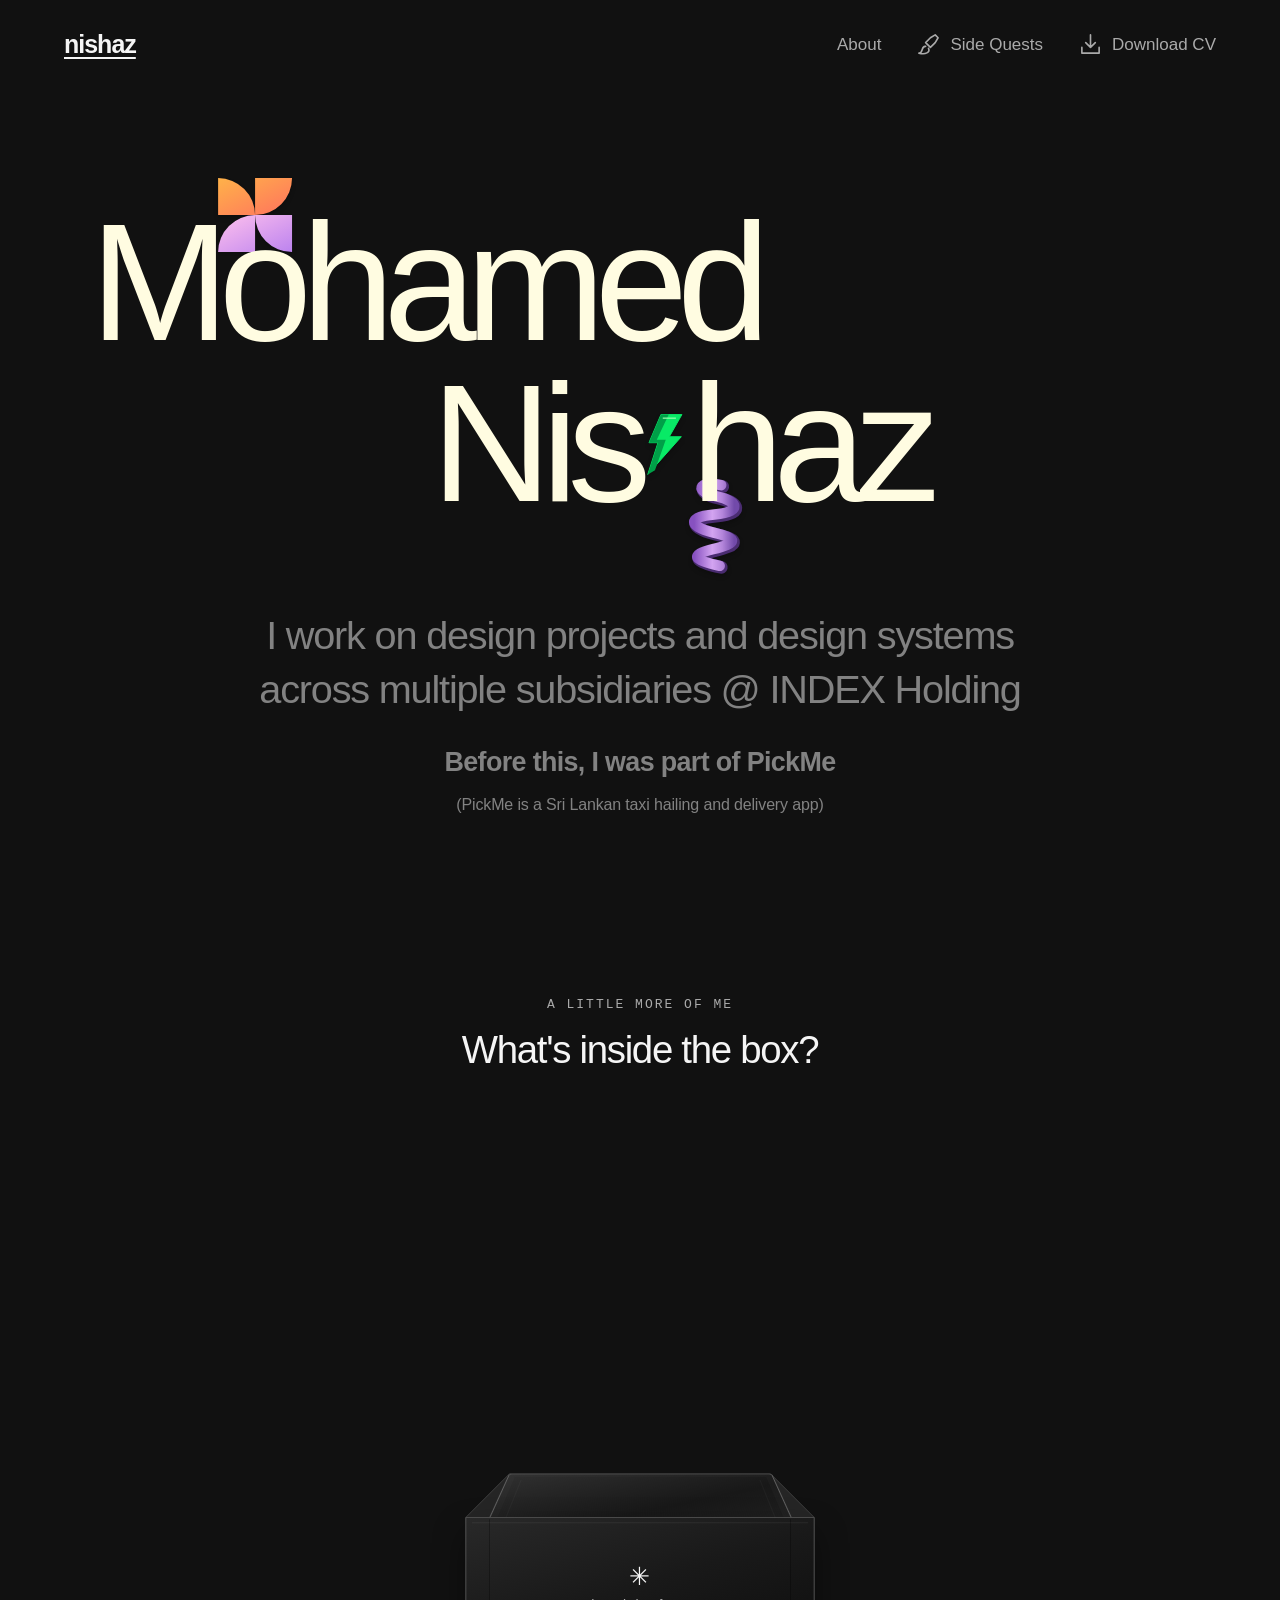
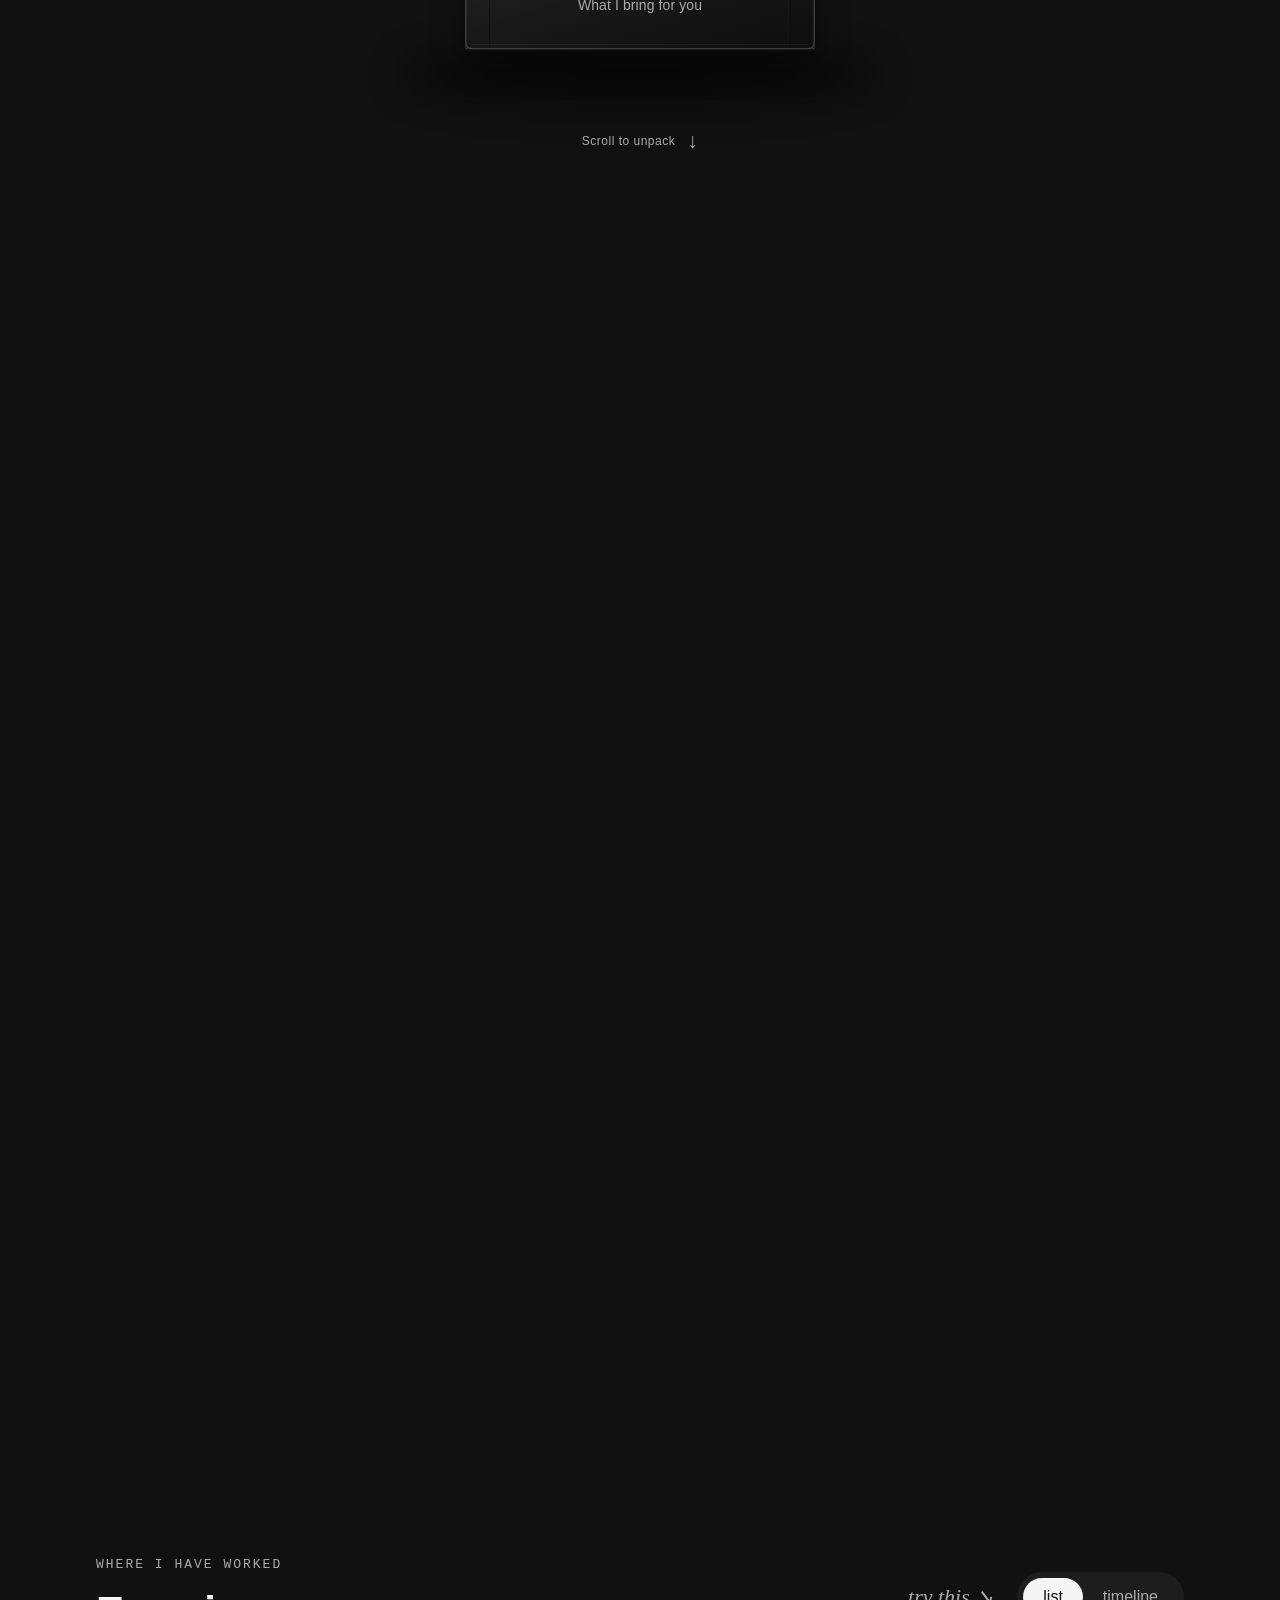
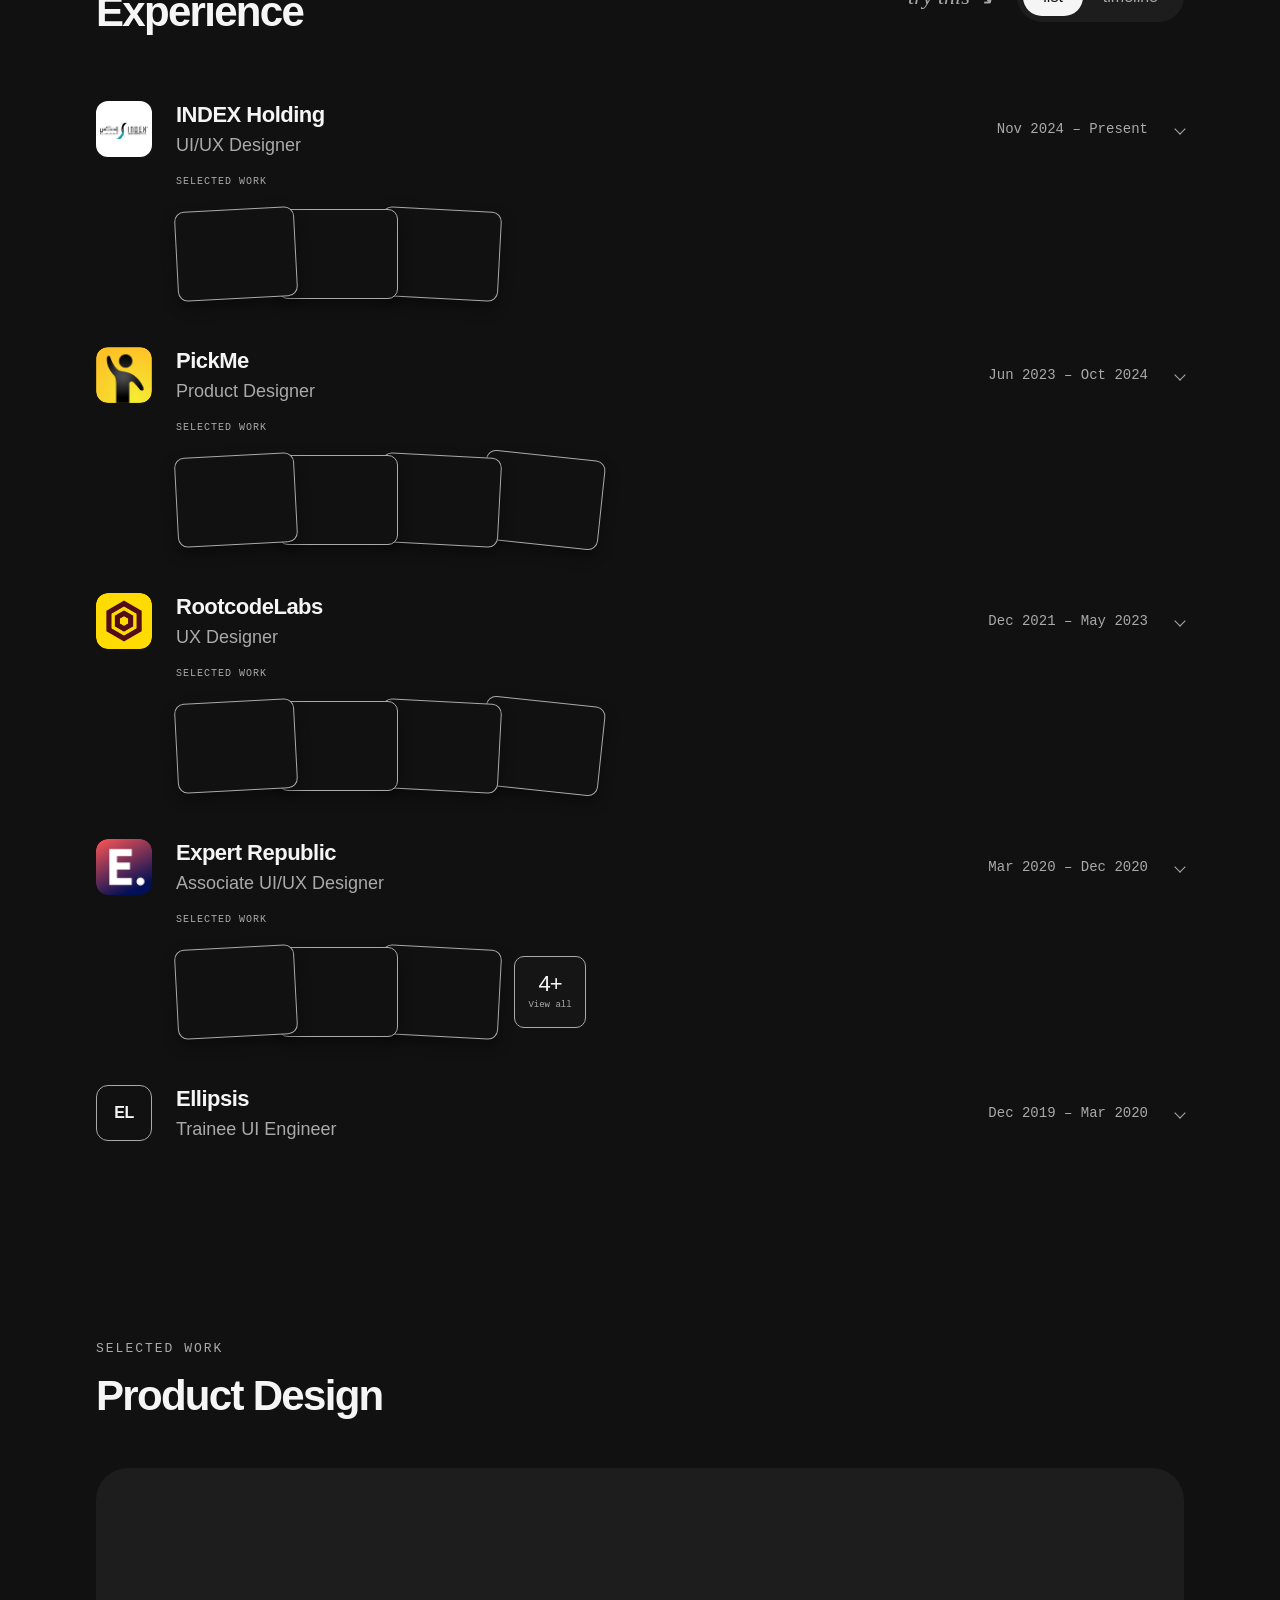
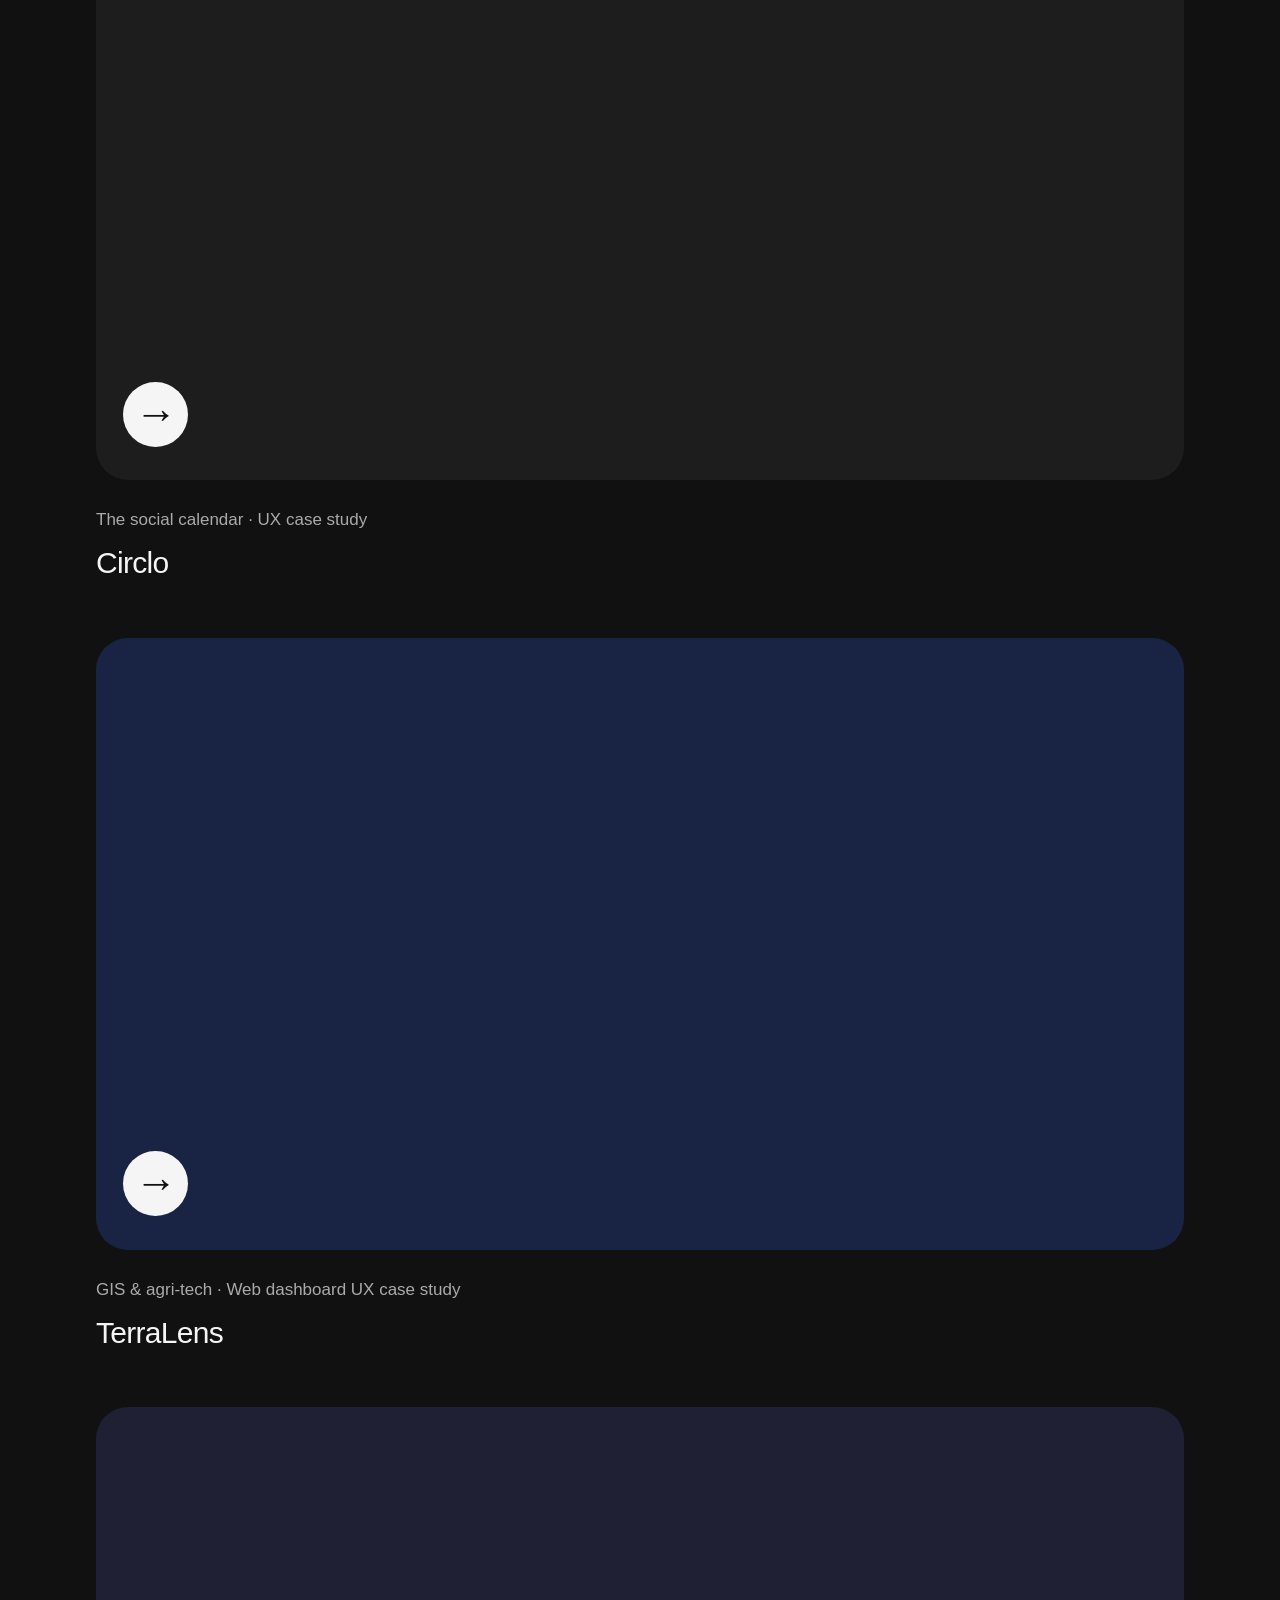
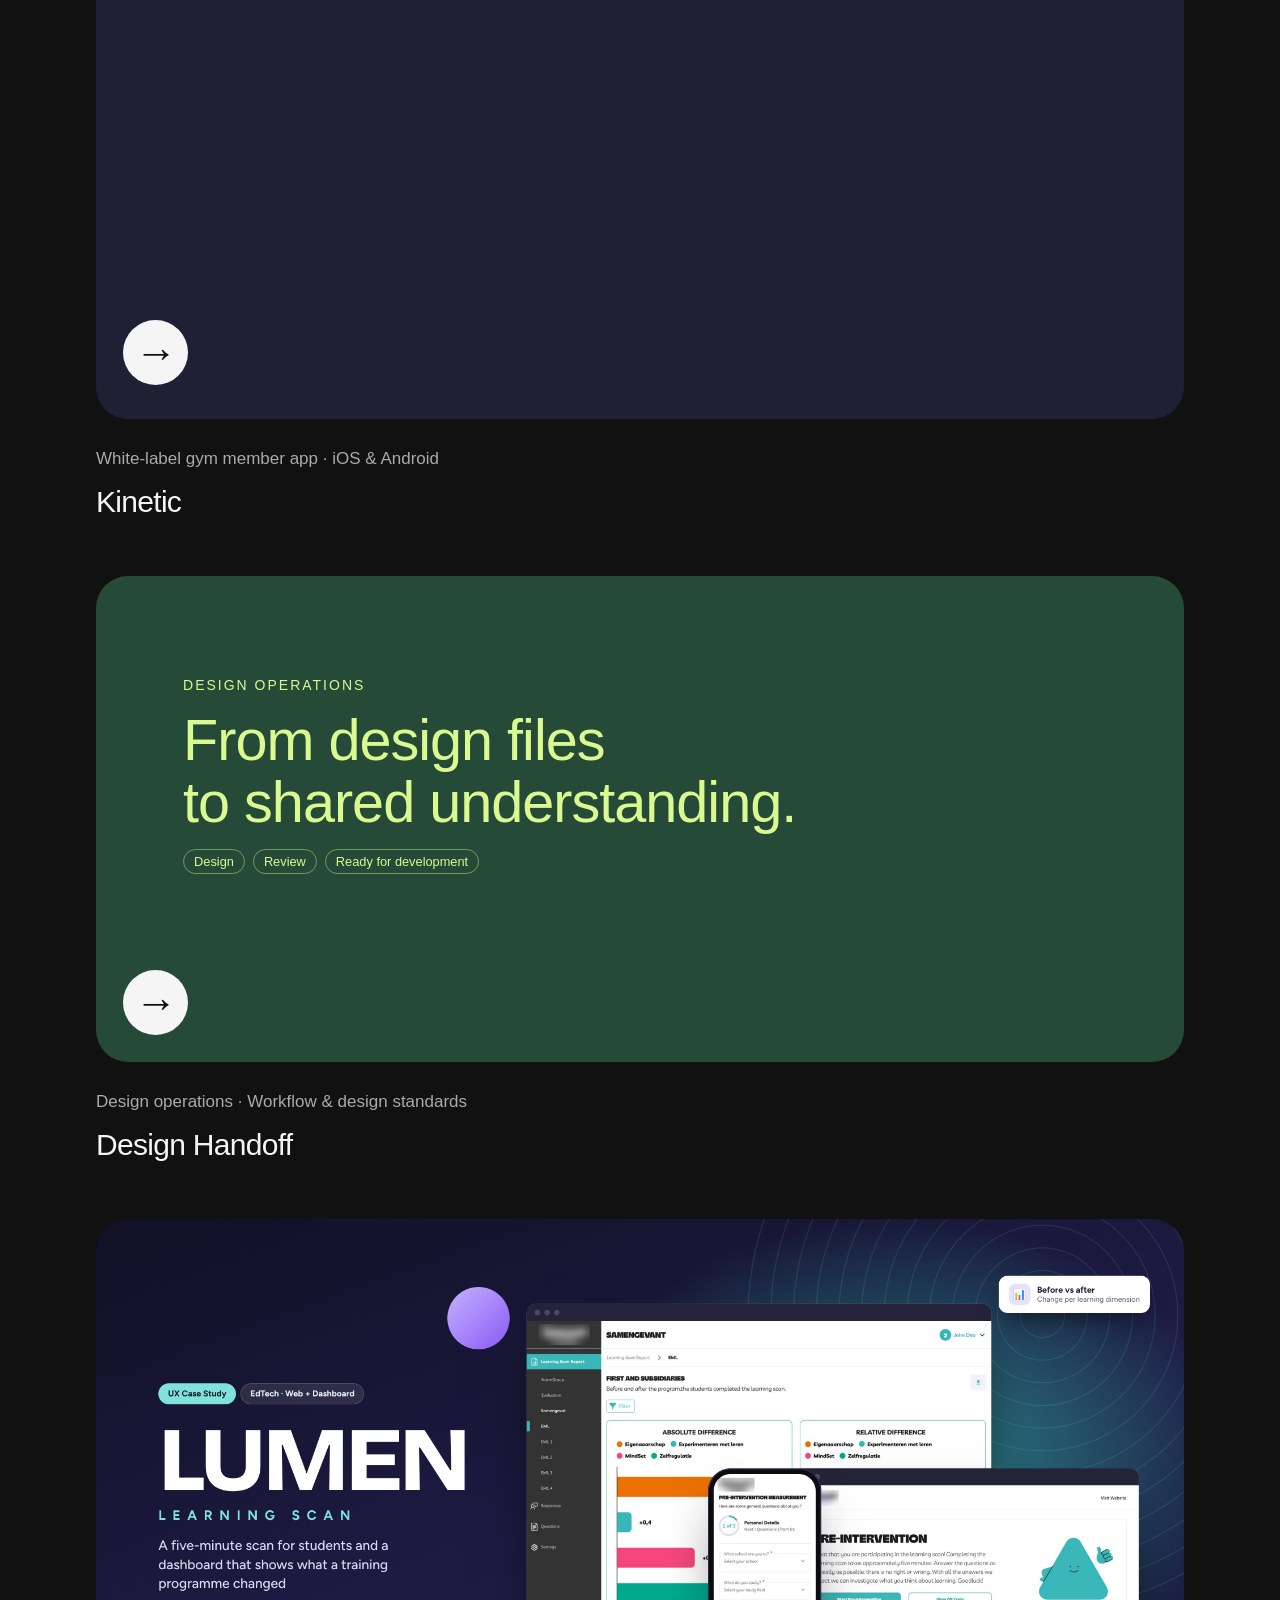
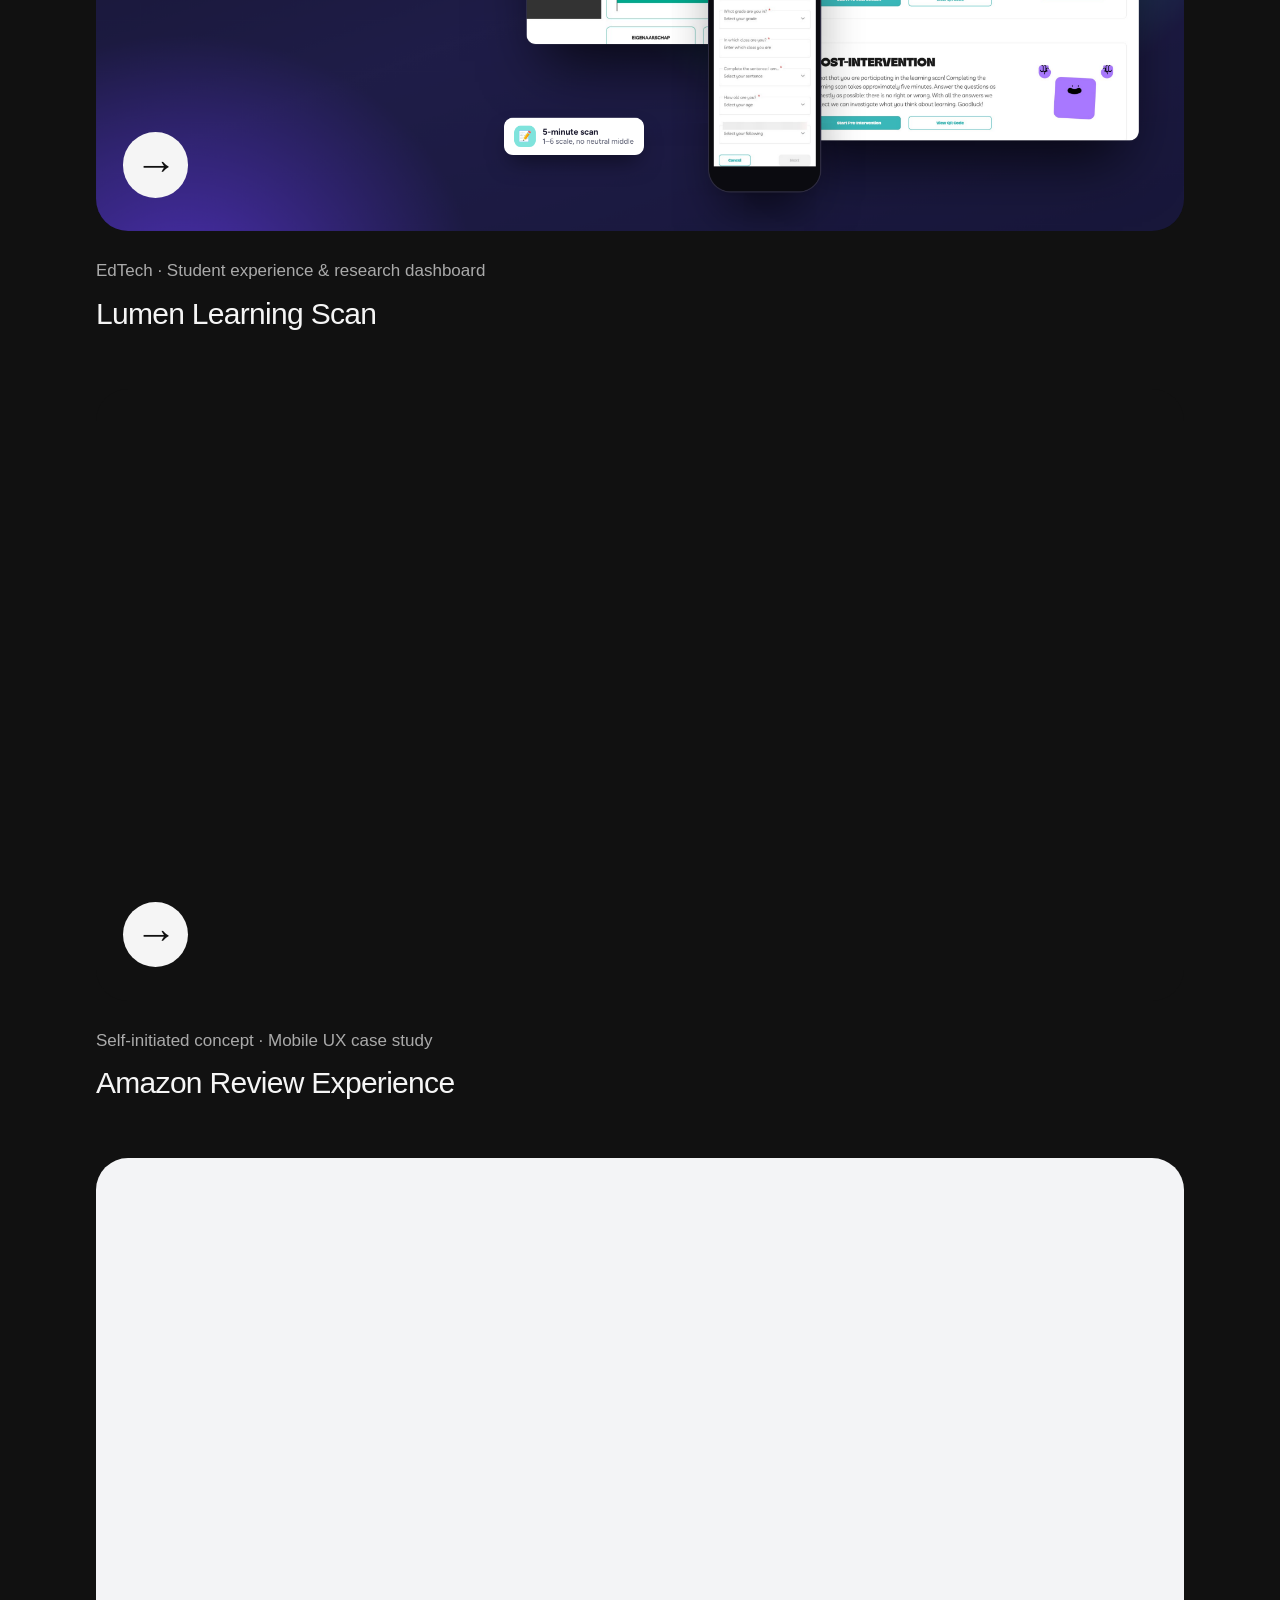
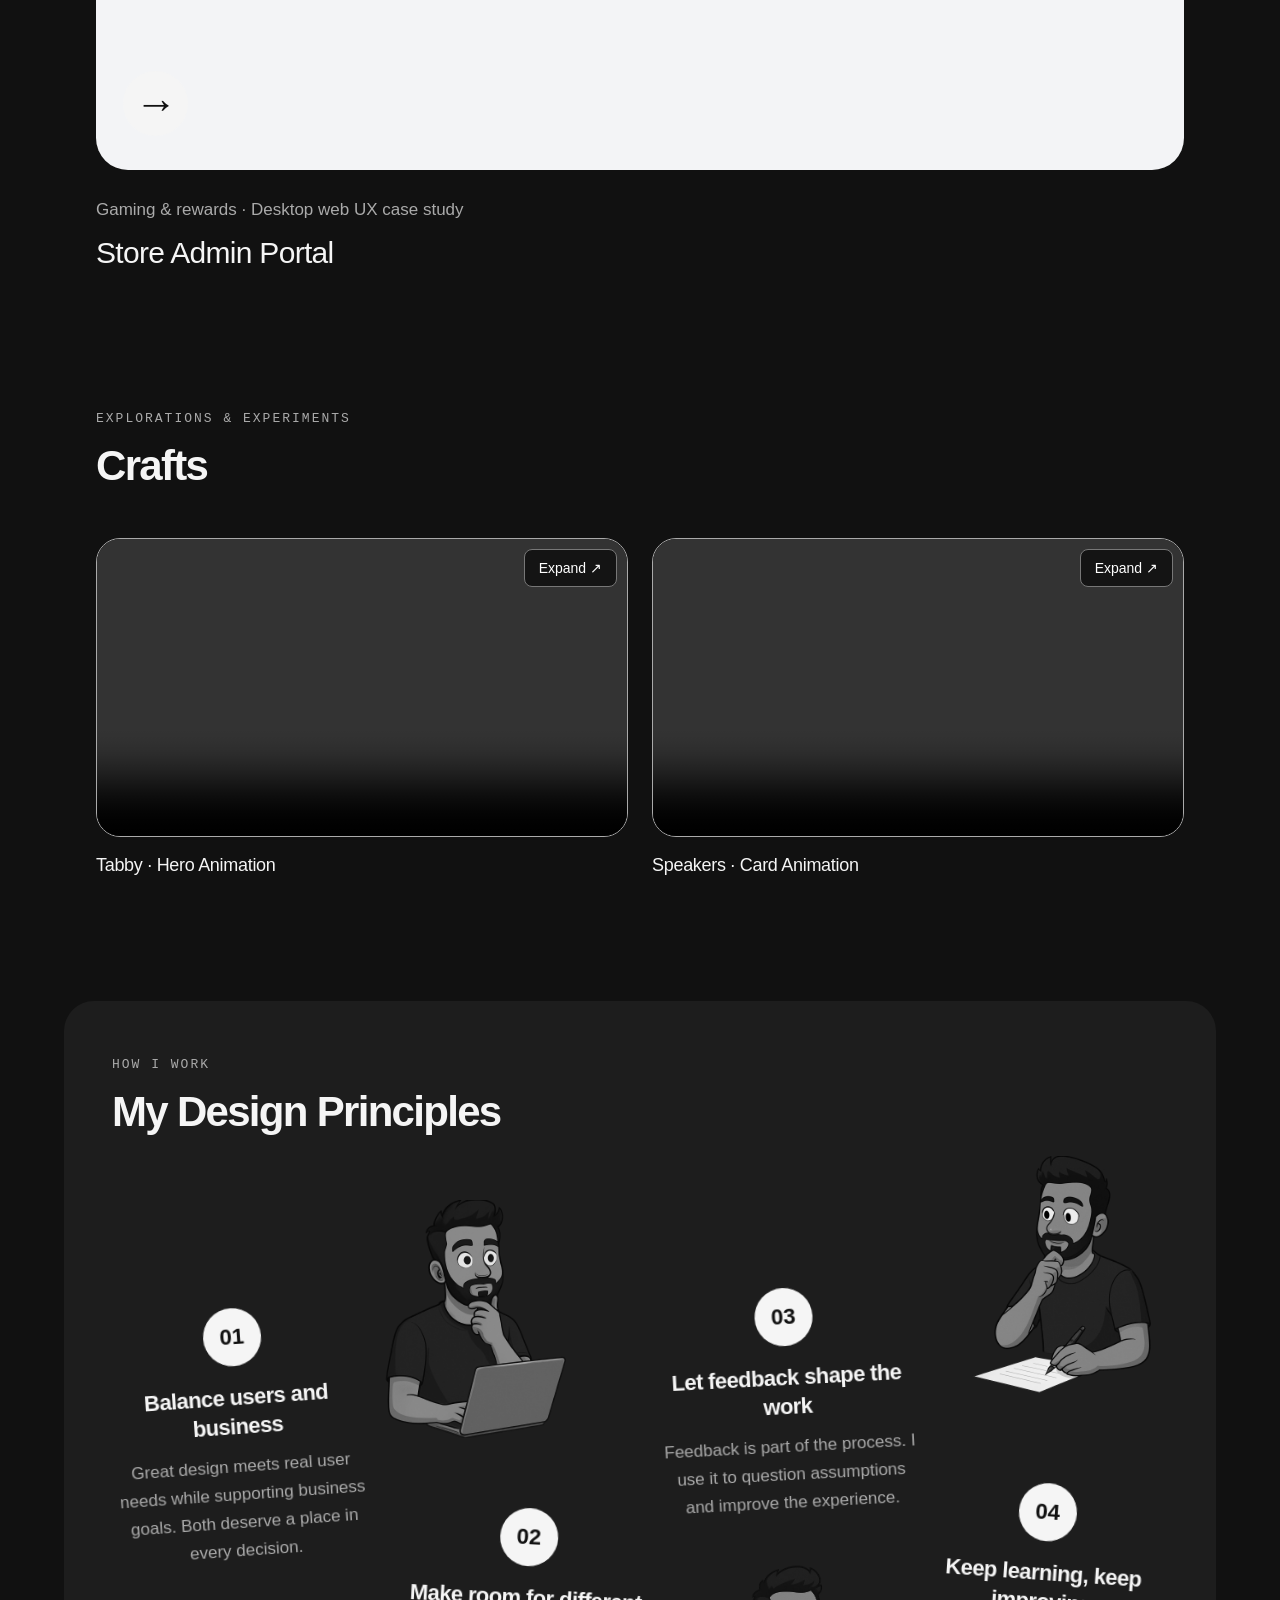
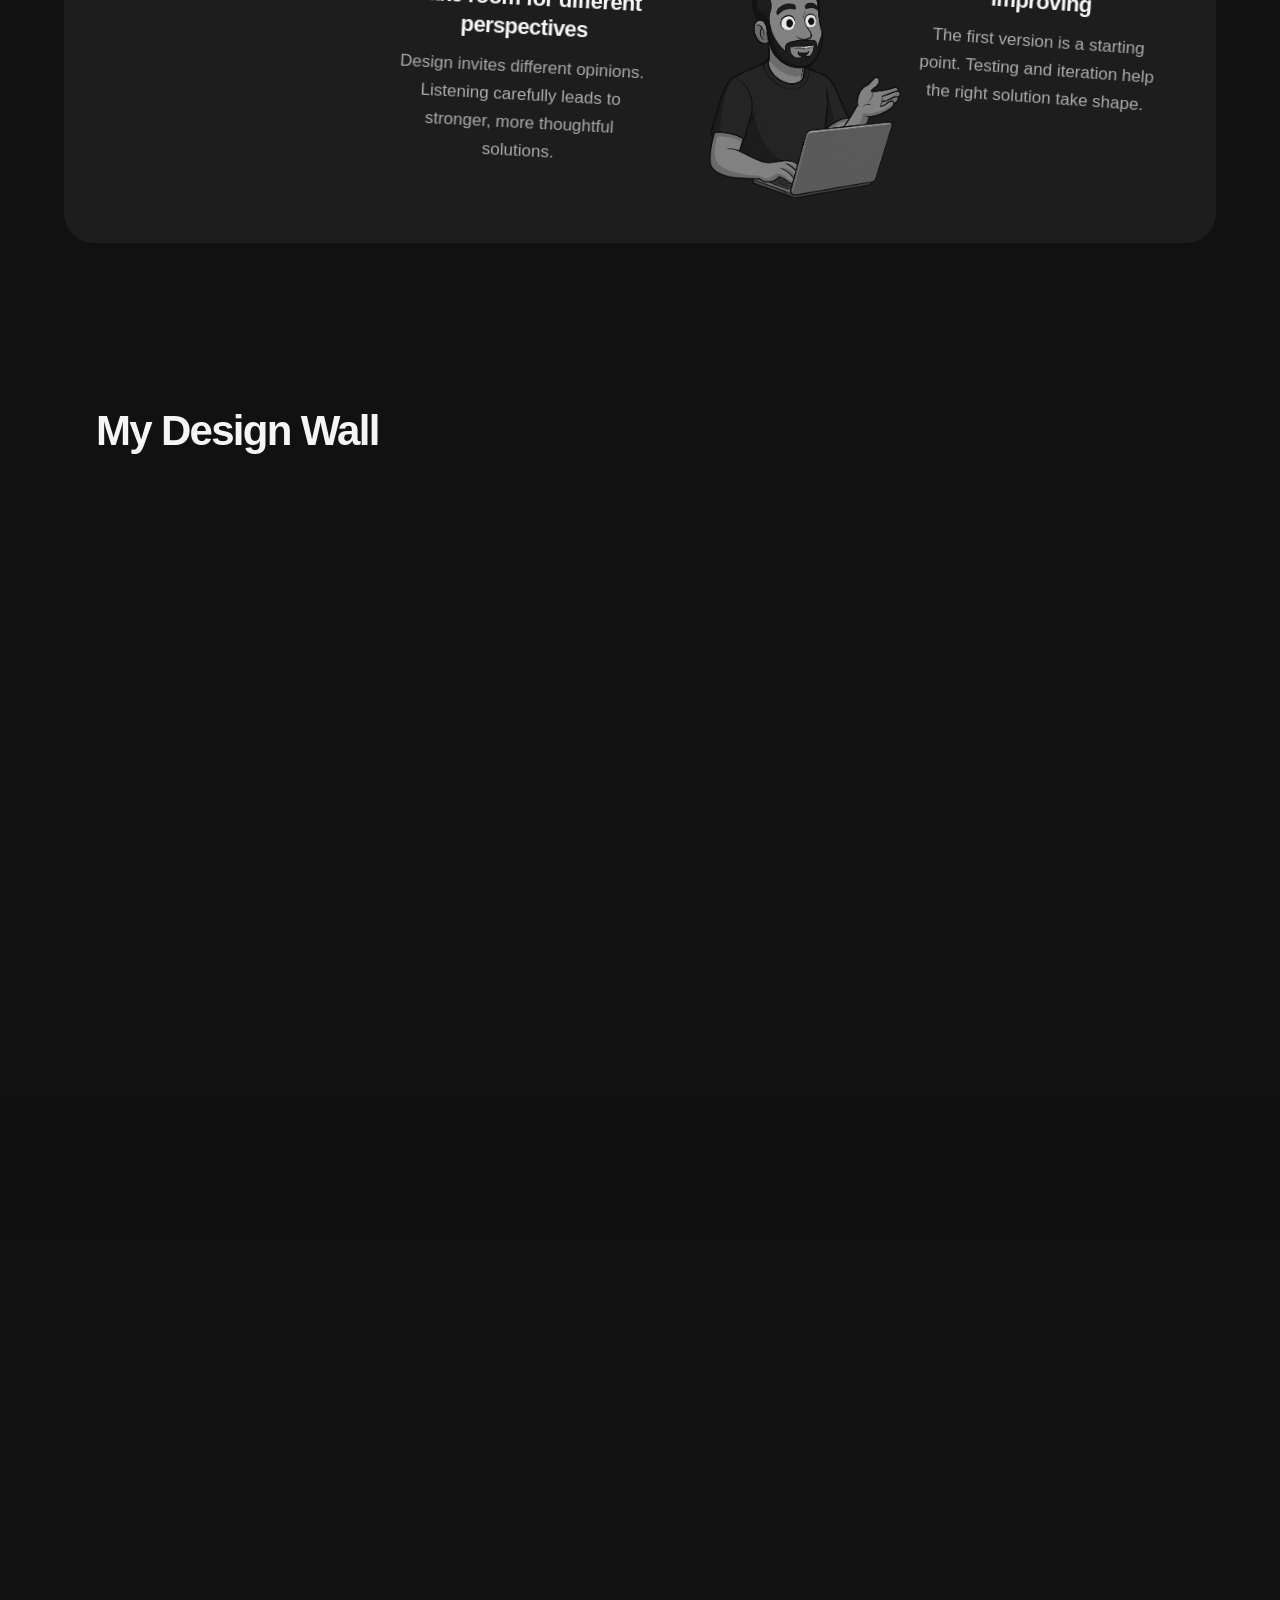
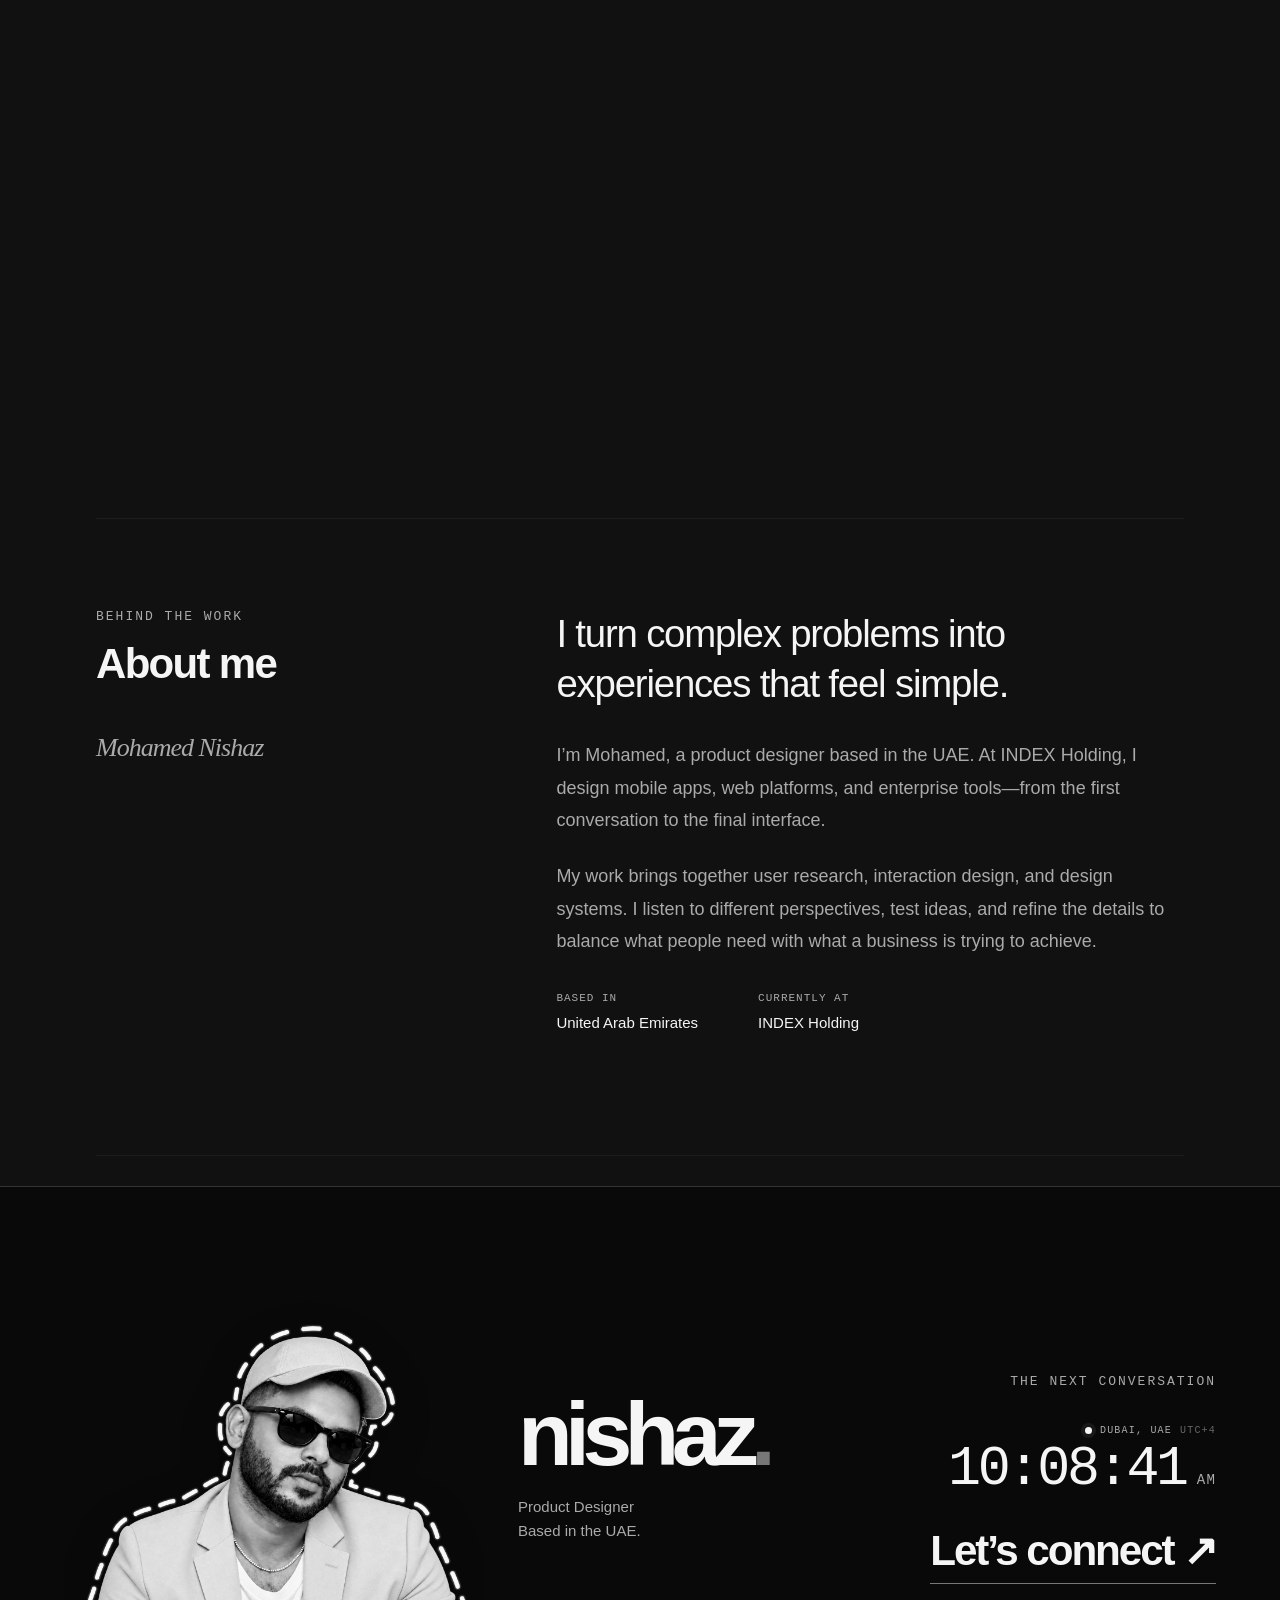
==== commit ffcf5c6d: "Use supplied Store Admin case study cover" ====
--- a/index.html
+++ b/index.html
@@ -134,7 +134,7 @@
 
 
 <article class="project-card"><a class="project-link" data-project="store-admin" href="case-studies/store-admin.html" aria-label="Store Admin Portal UX case study">
-<div class="project-preview store-admin-preview"><img src="assets/store-admin/cover.jpg" alt="Store admin portal dashboard for a gaming rewards platform" loading="lazy" decoding="async"><span class="project-preview-arrow" aria-hidden="true">→</span></div>
+<div class="project-preview store-admin-preview"><img src="assets/store-admin/cover.png" alt="Store admin portal dashboard for a gaming rewards platform" loading="lazy" decoding="async"><span class="project-preview-arrow" aria-hidden="true">→</span></div>
 <div class="project-info"><div class="project-meta"><h3>Store Admin Portal</h3><span>Gaming &amp; rewards · Desktop web UX case study</span></div></div>
 </a></article>
 
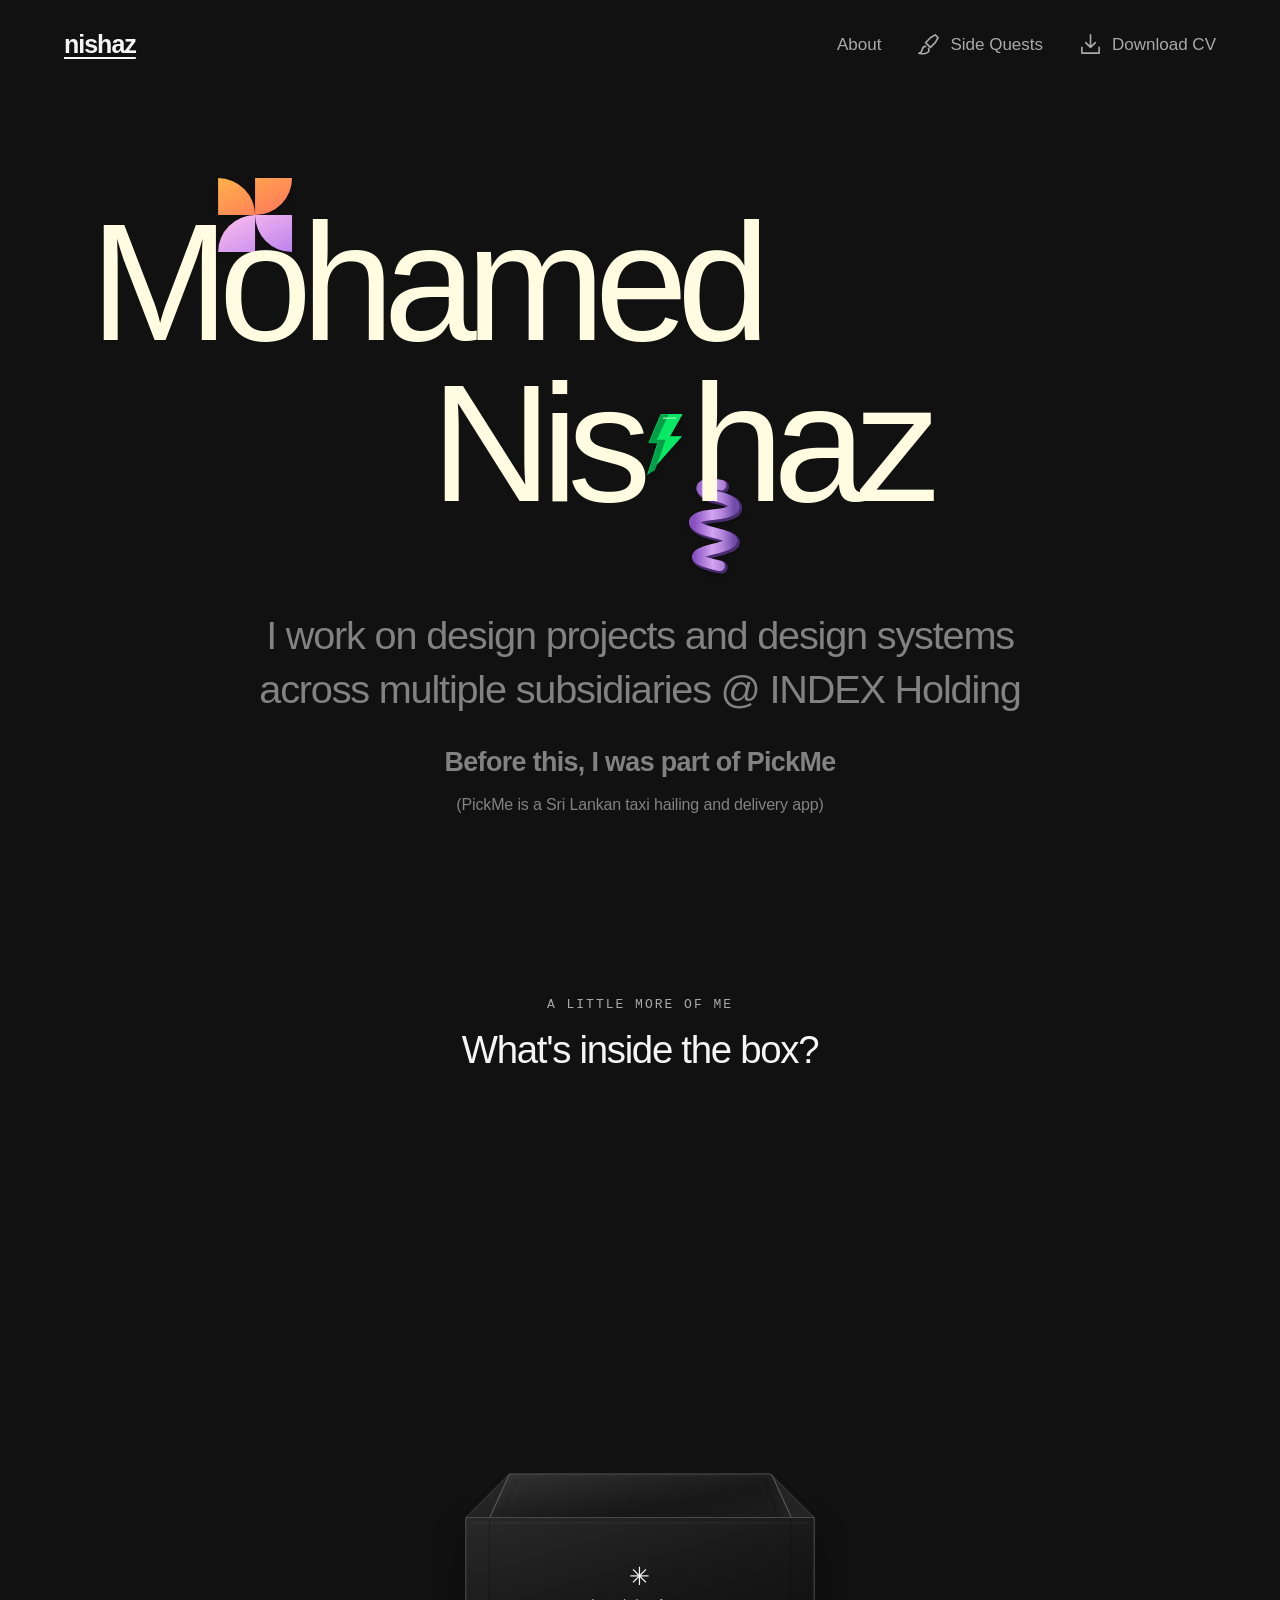
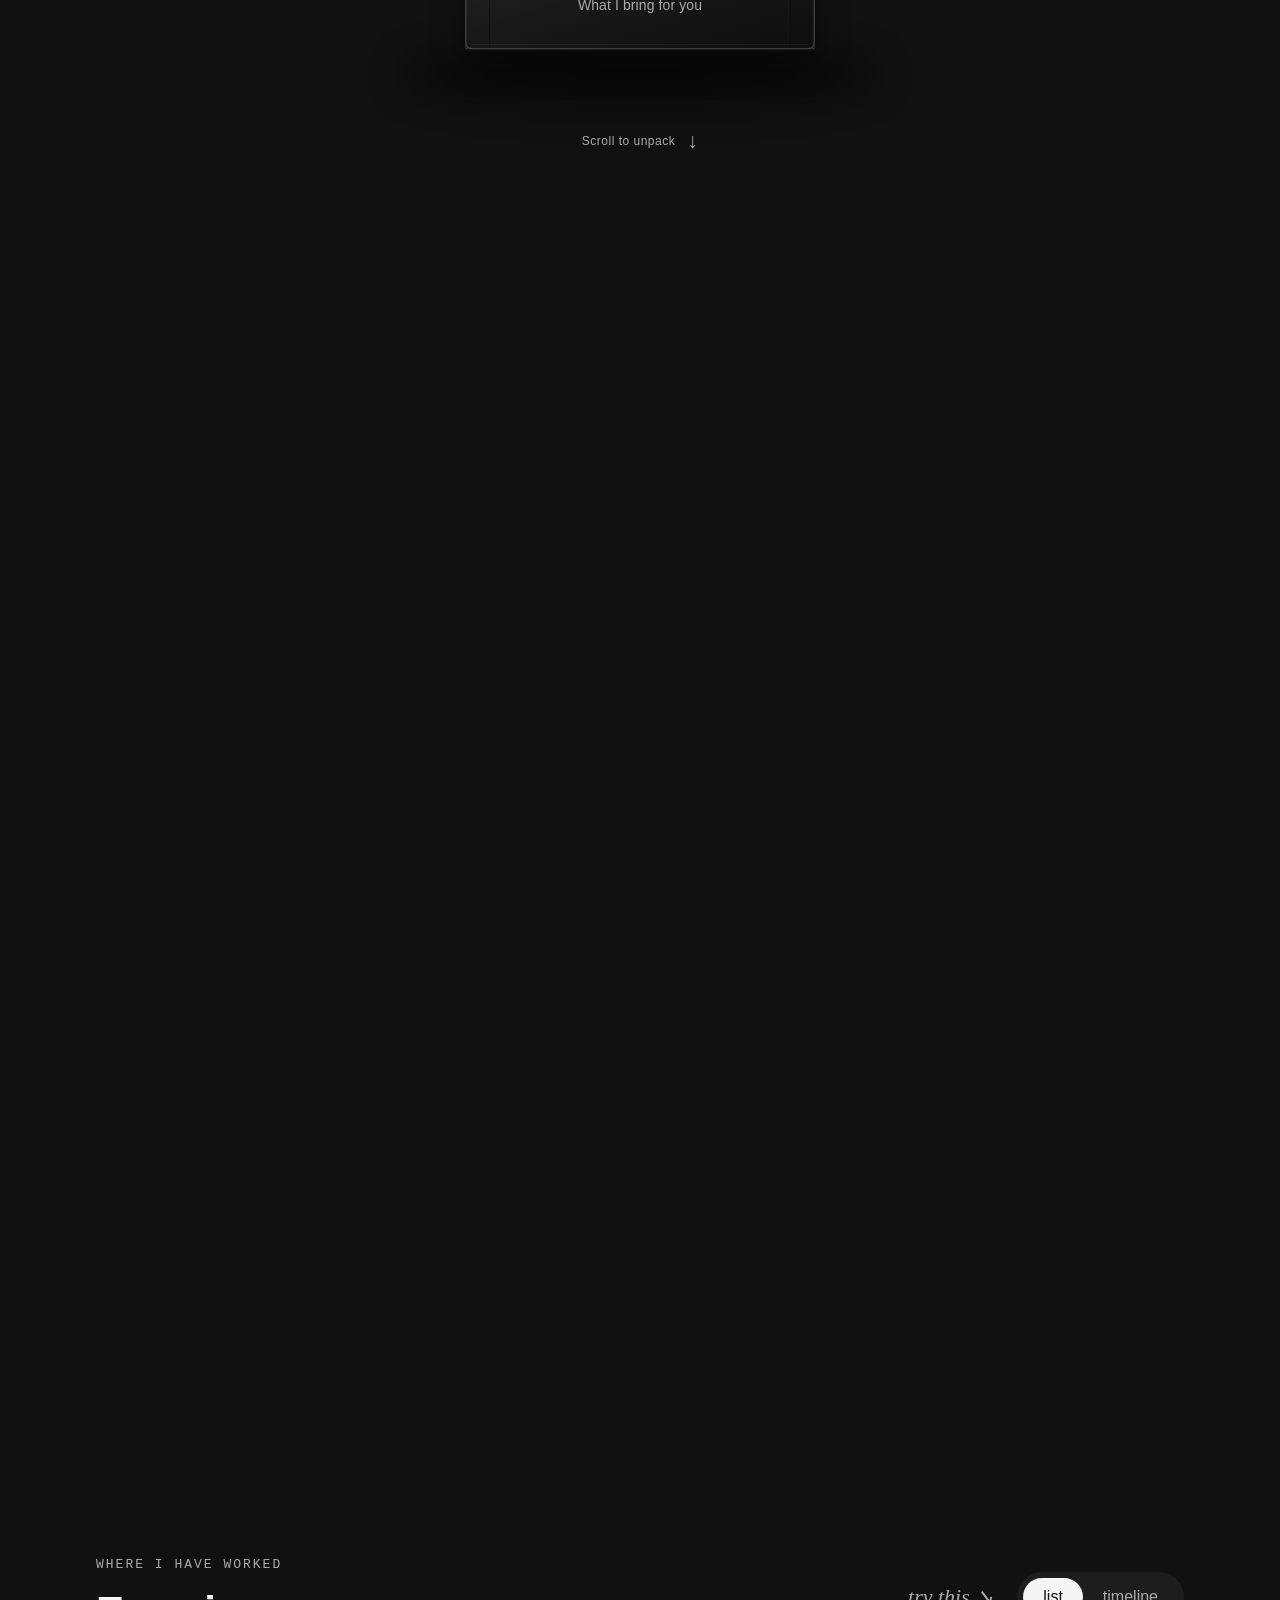
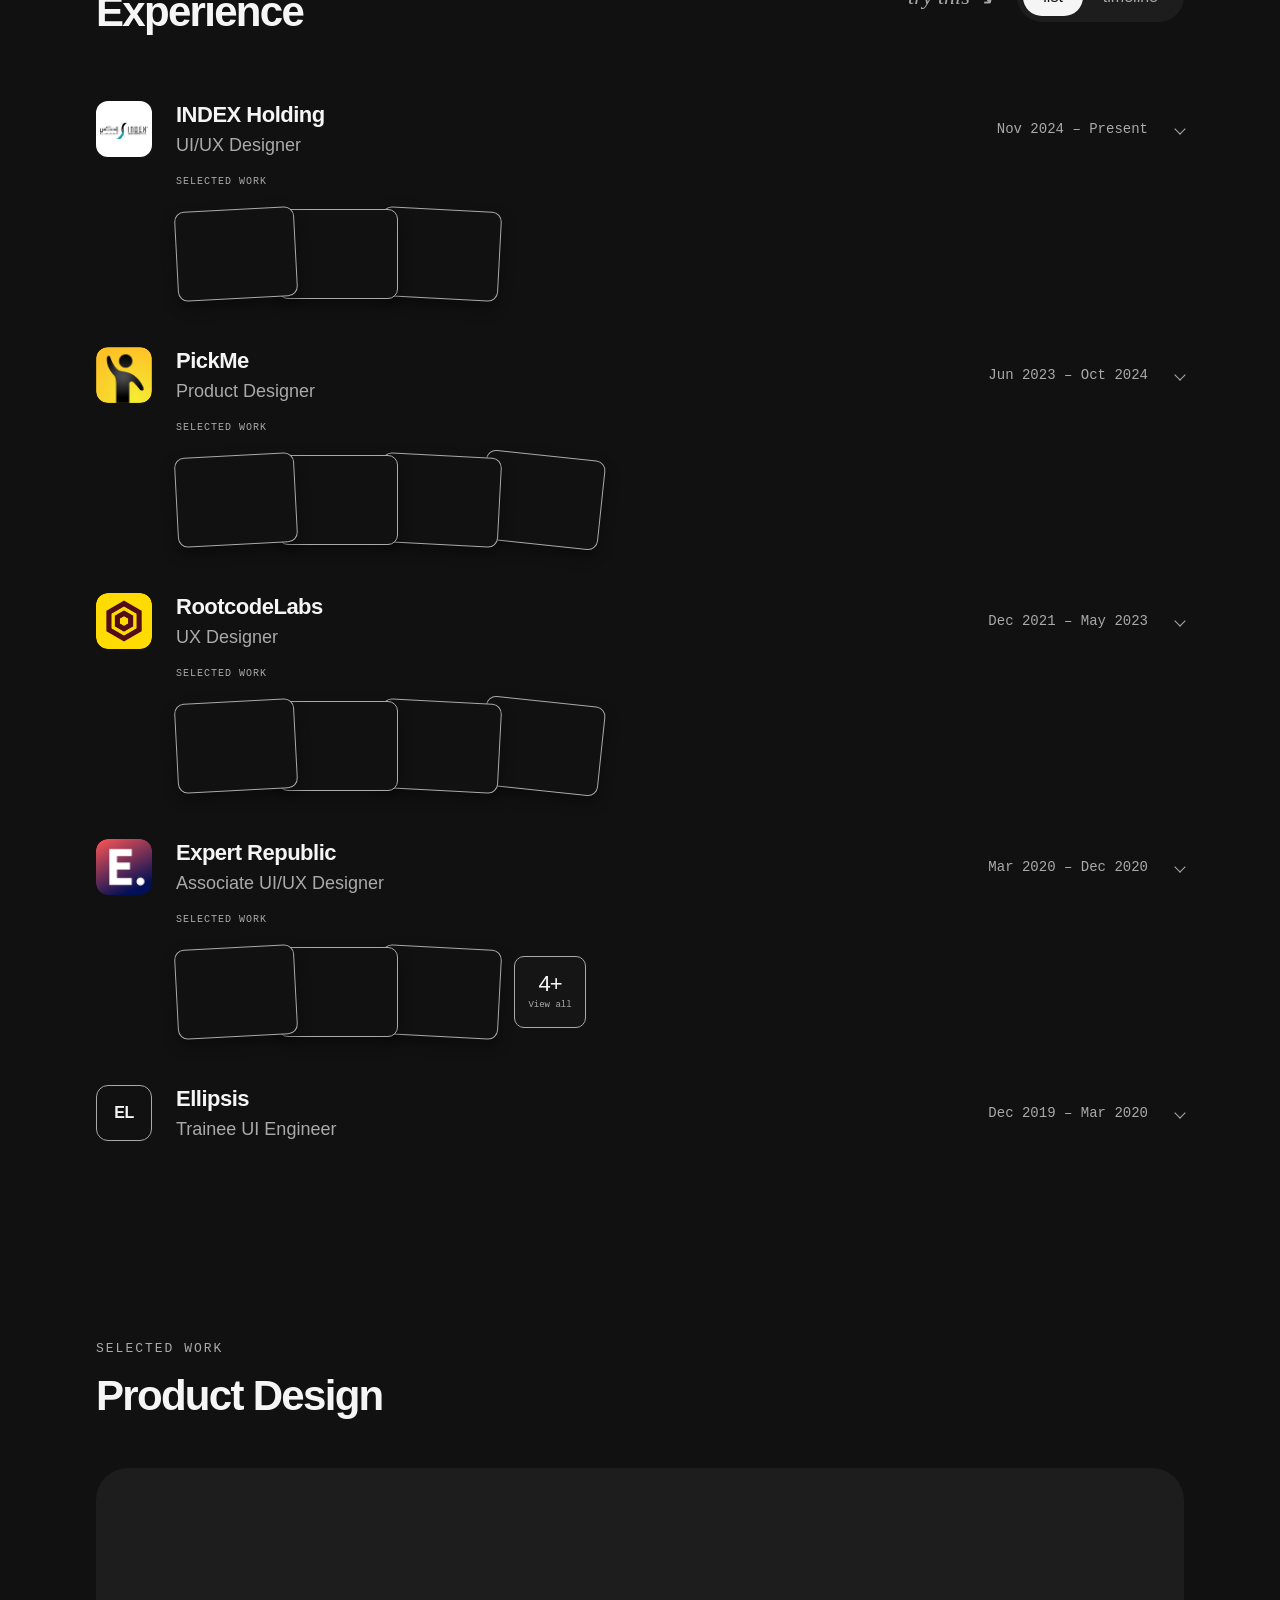
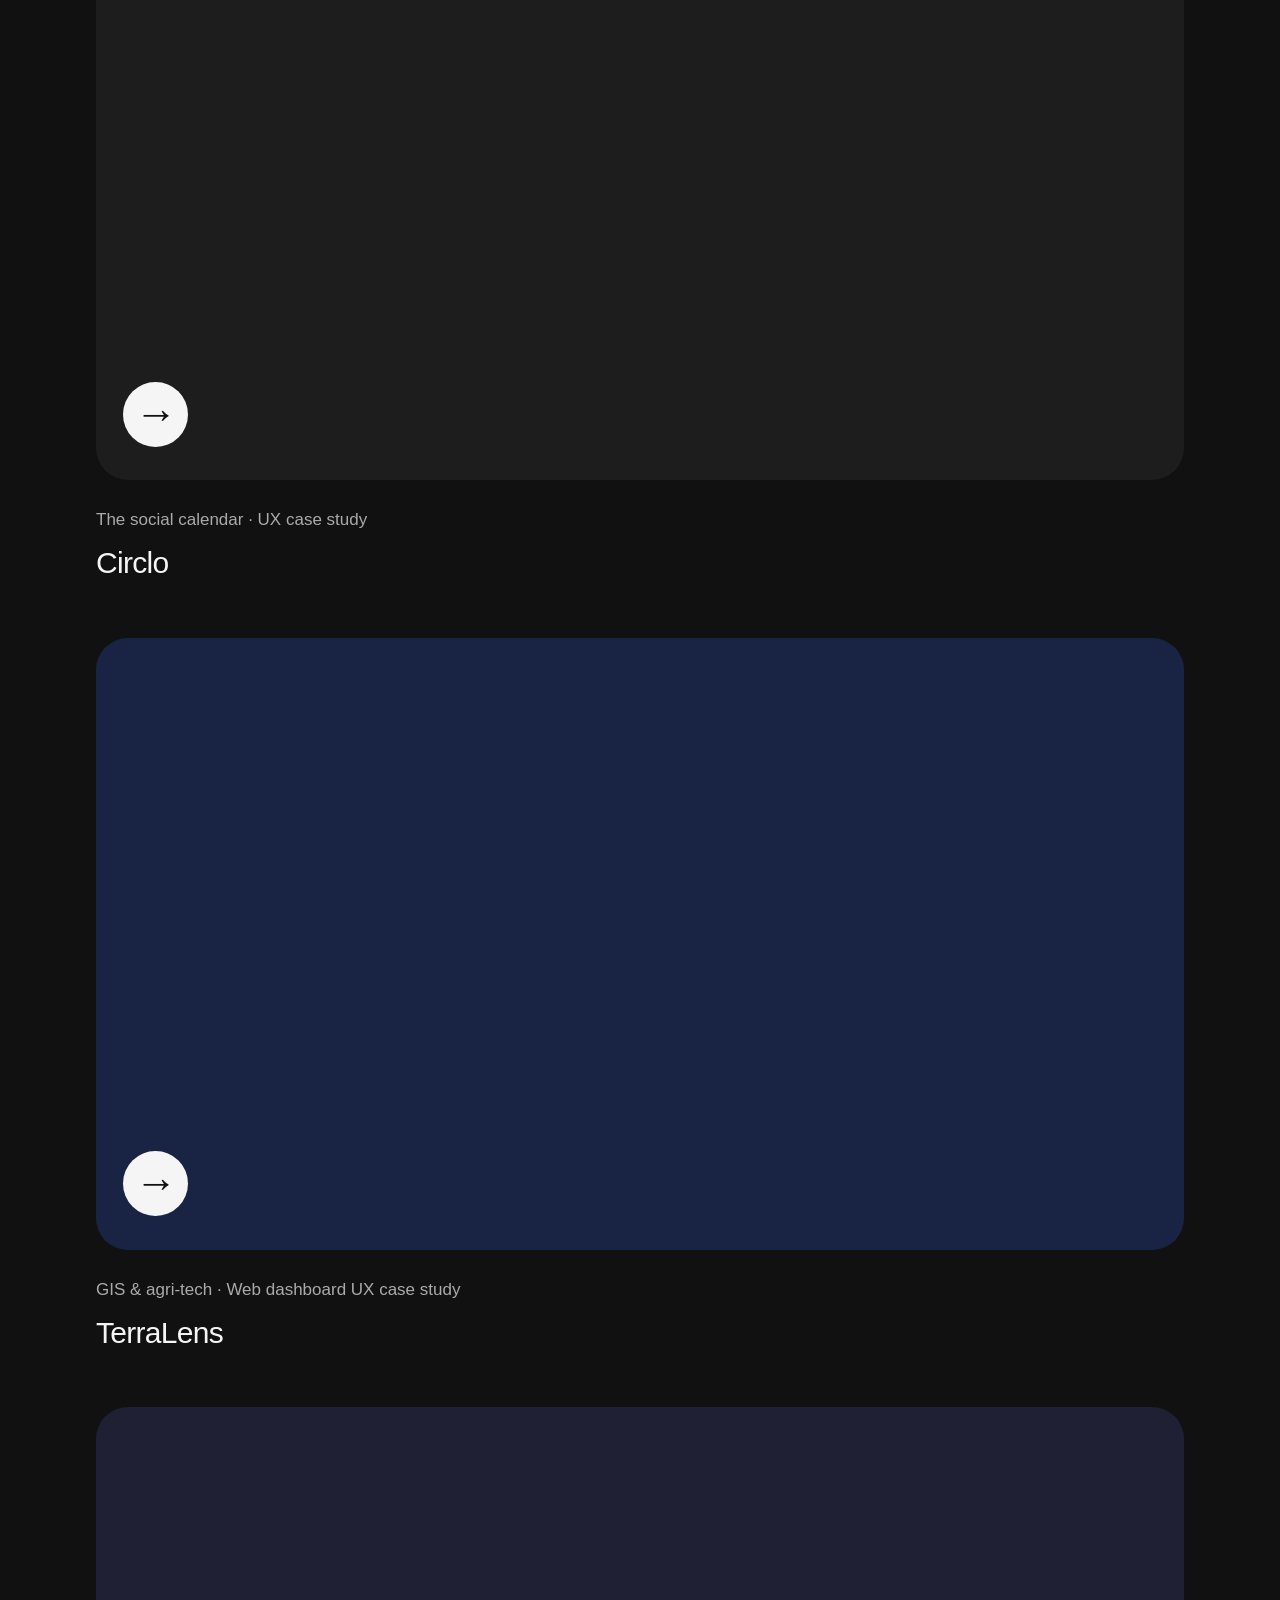
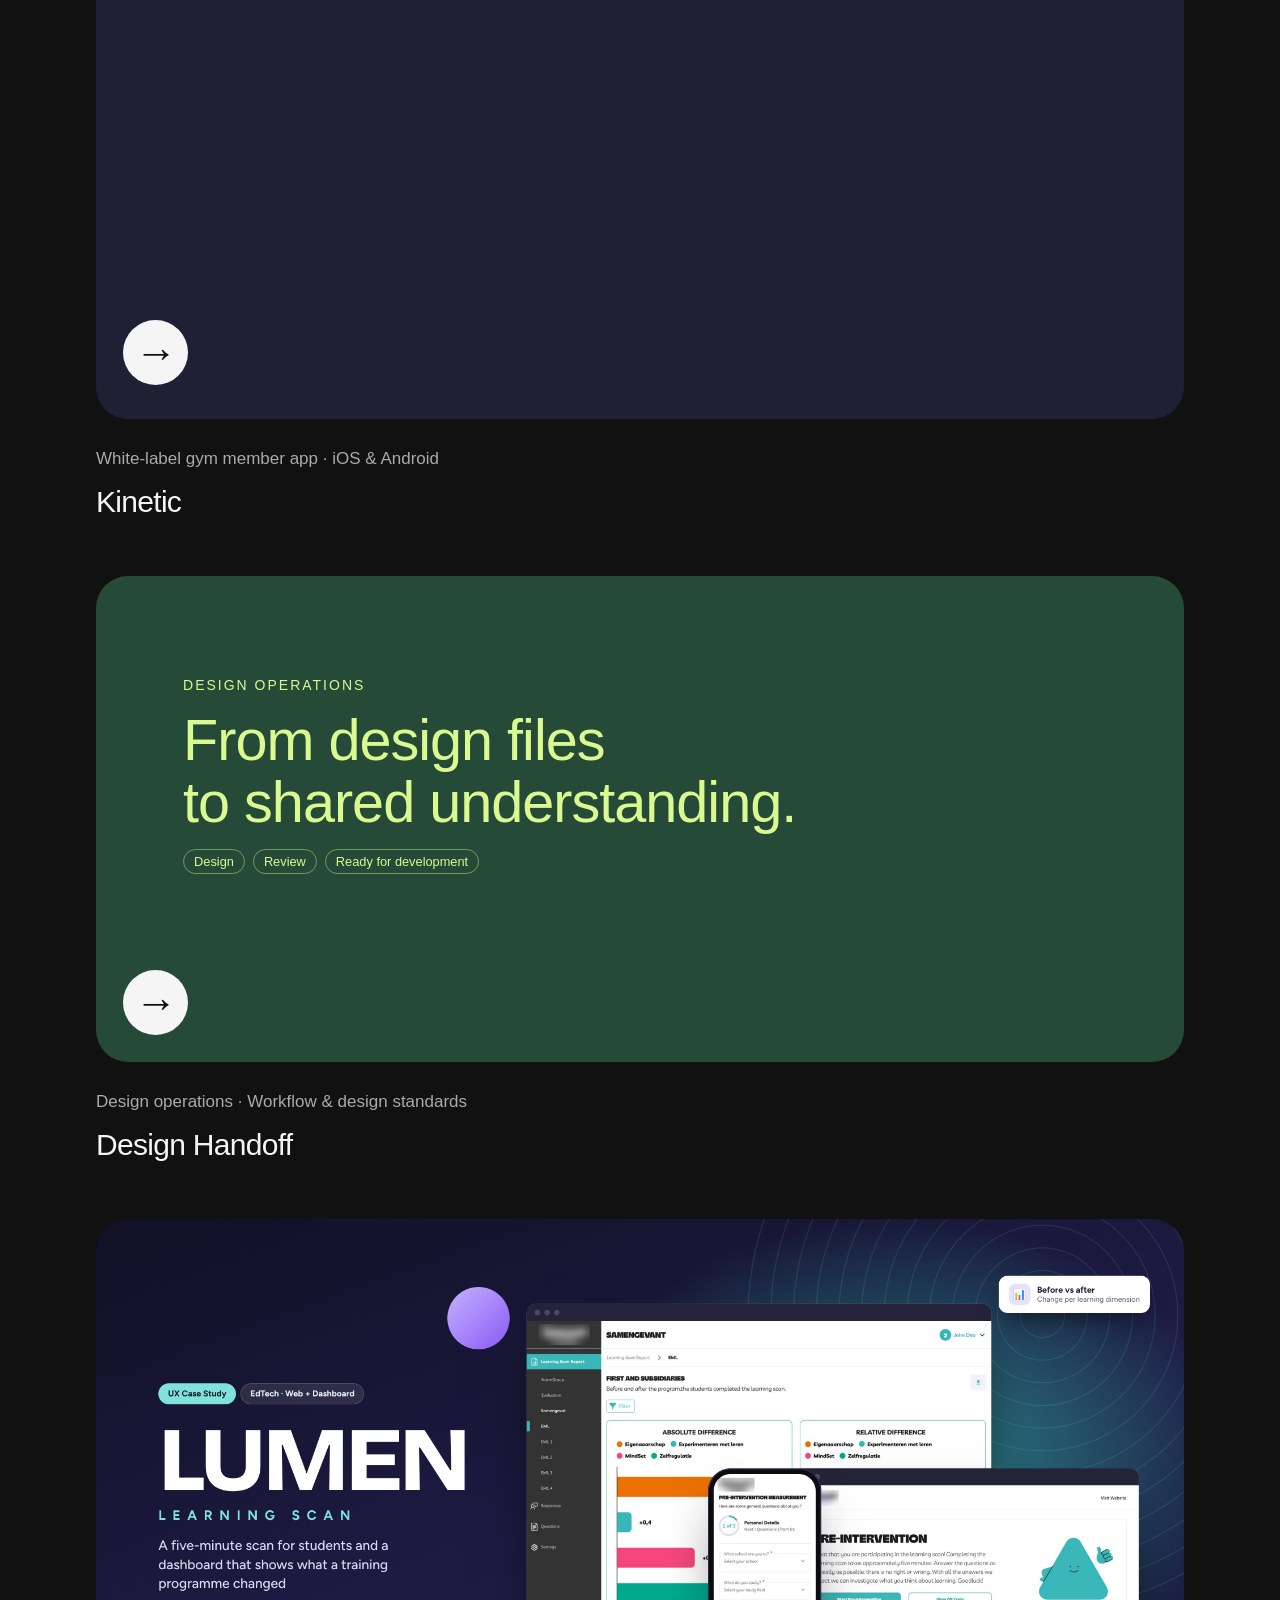
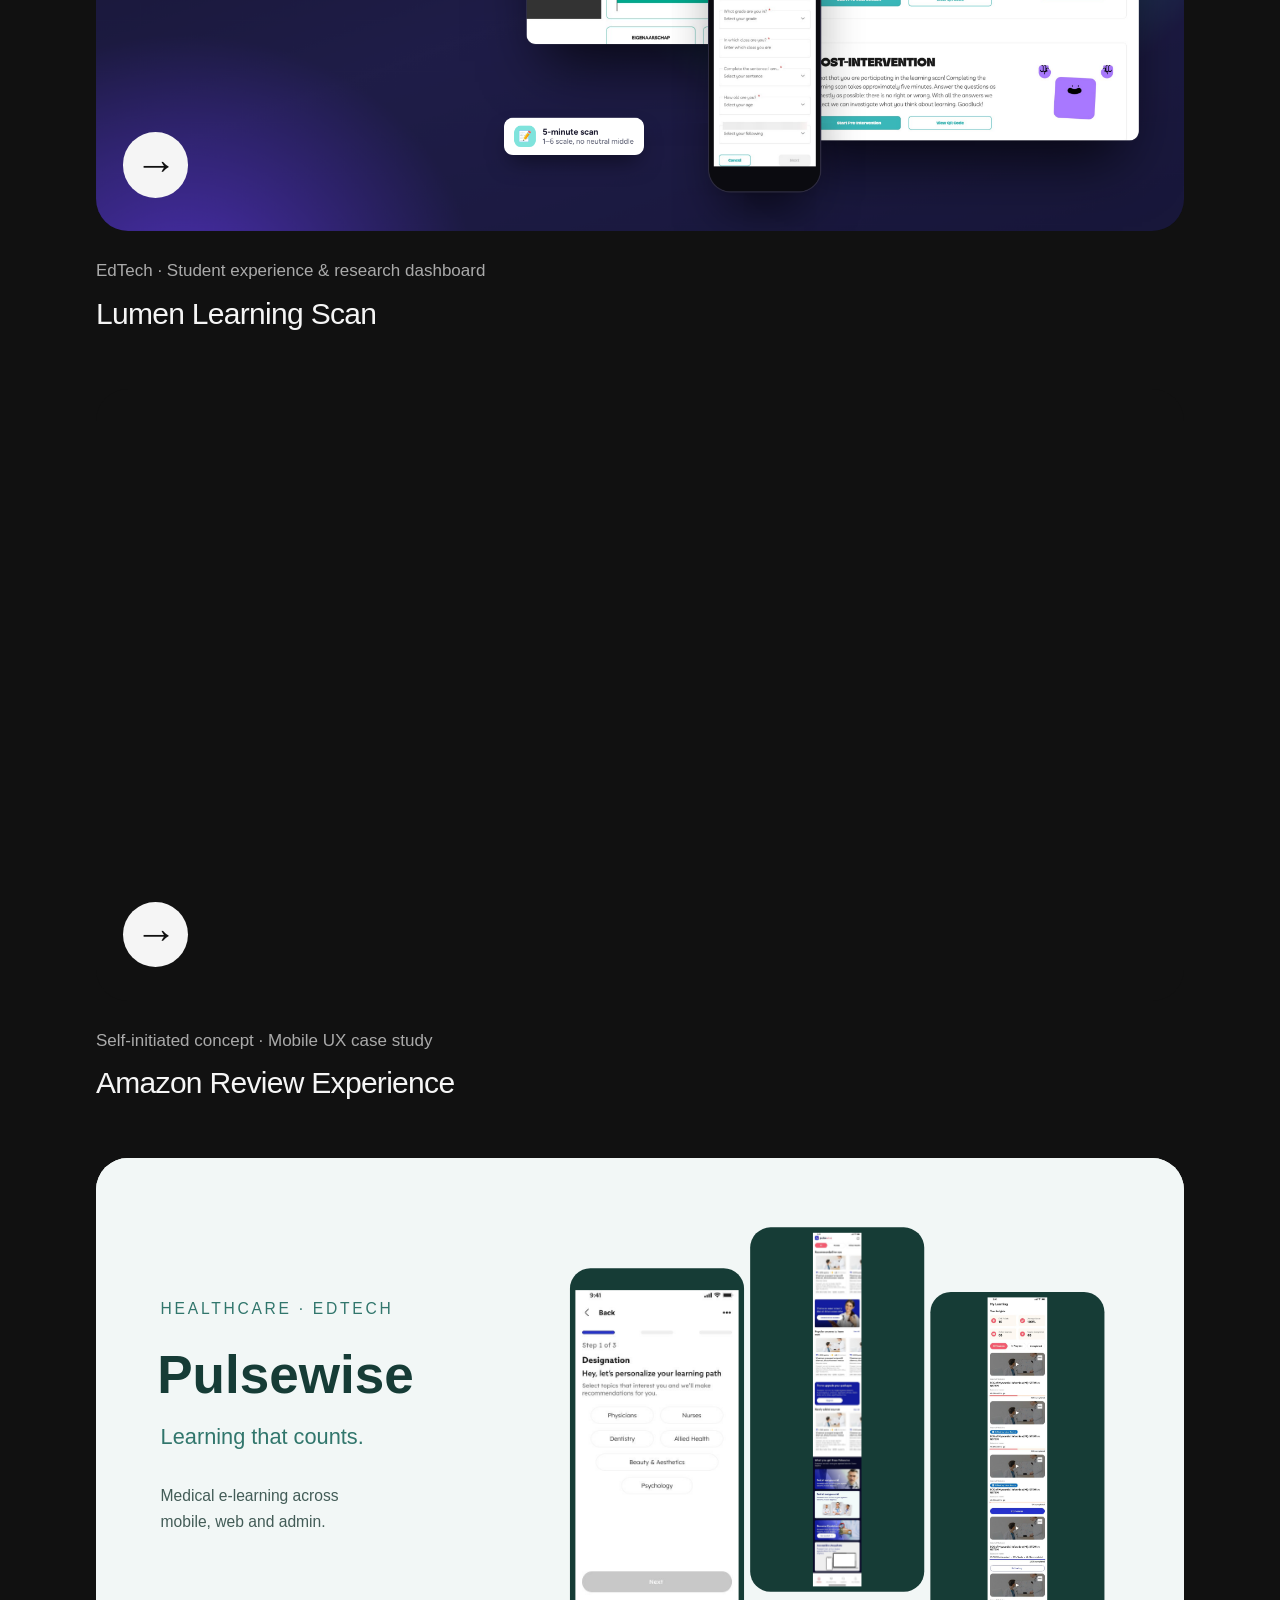
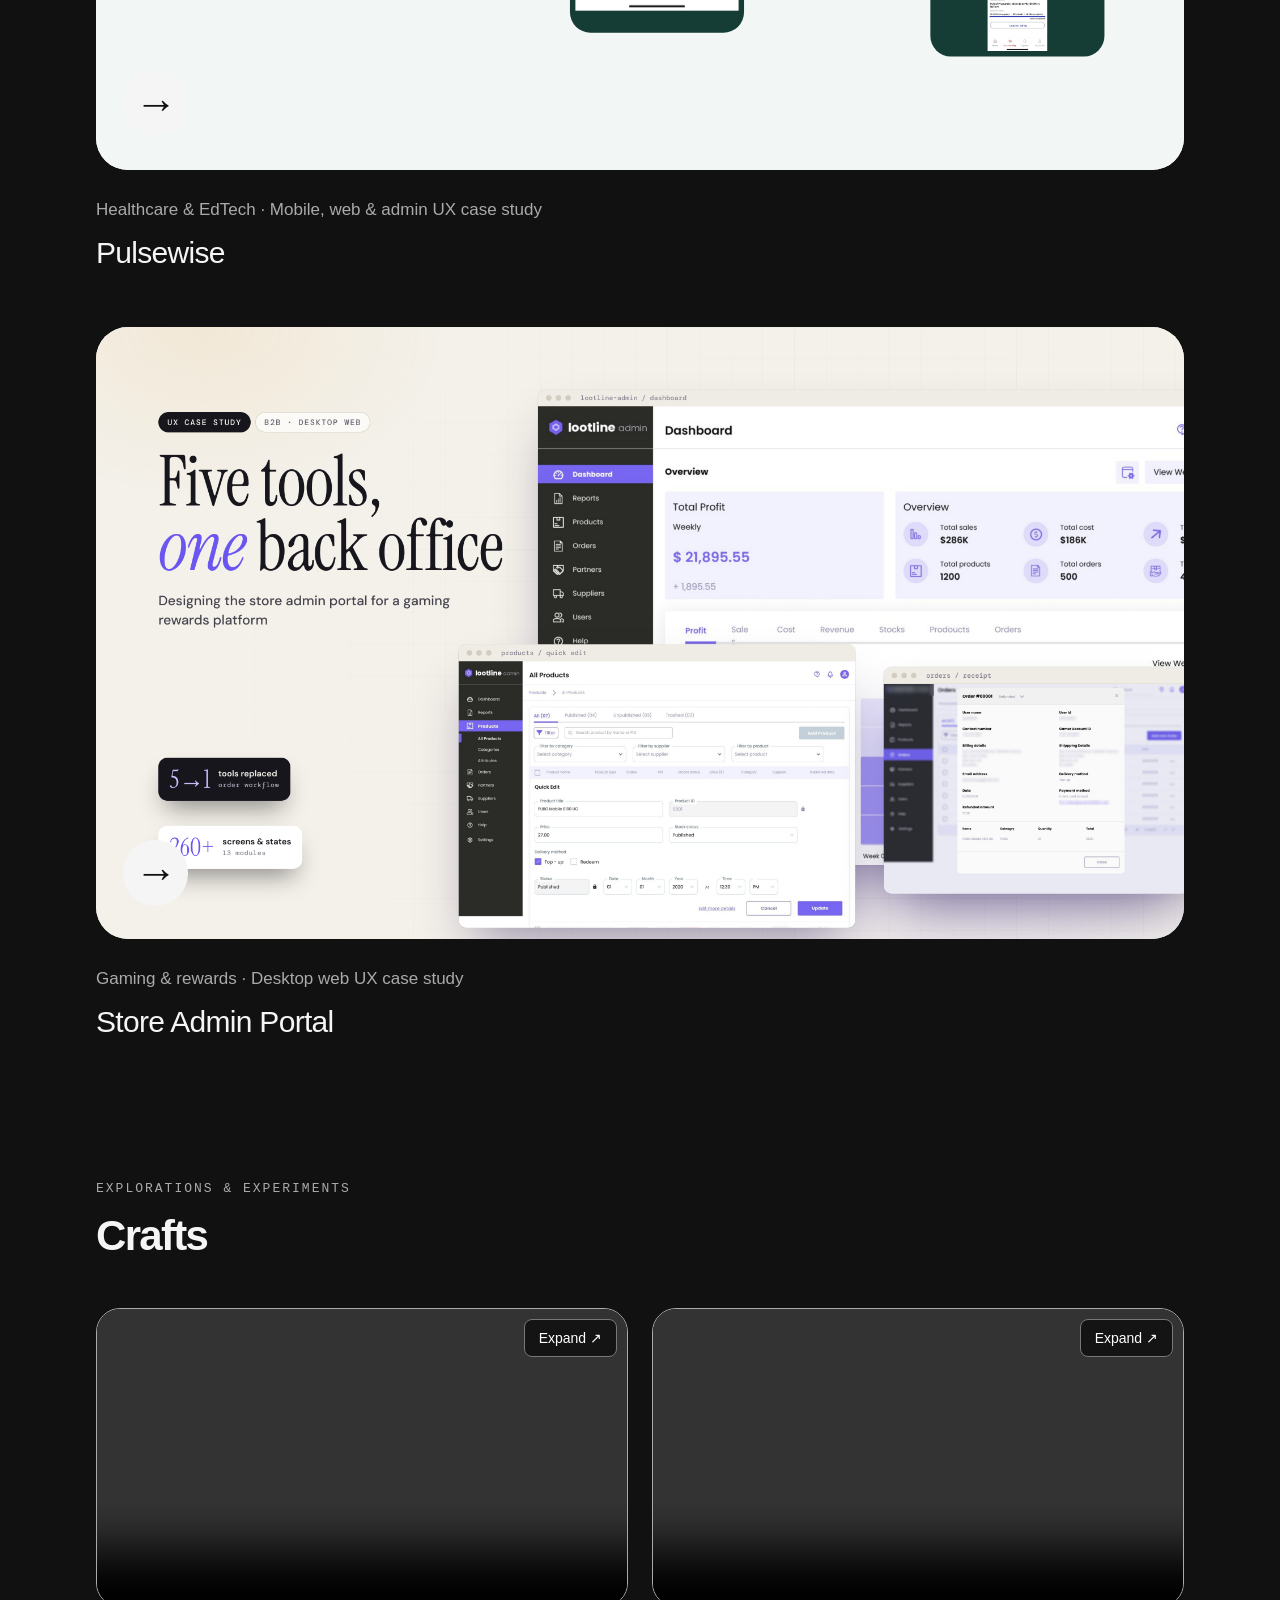
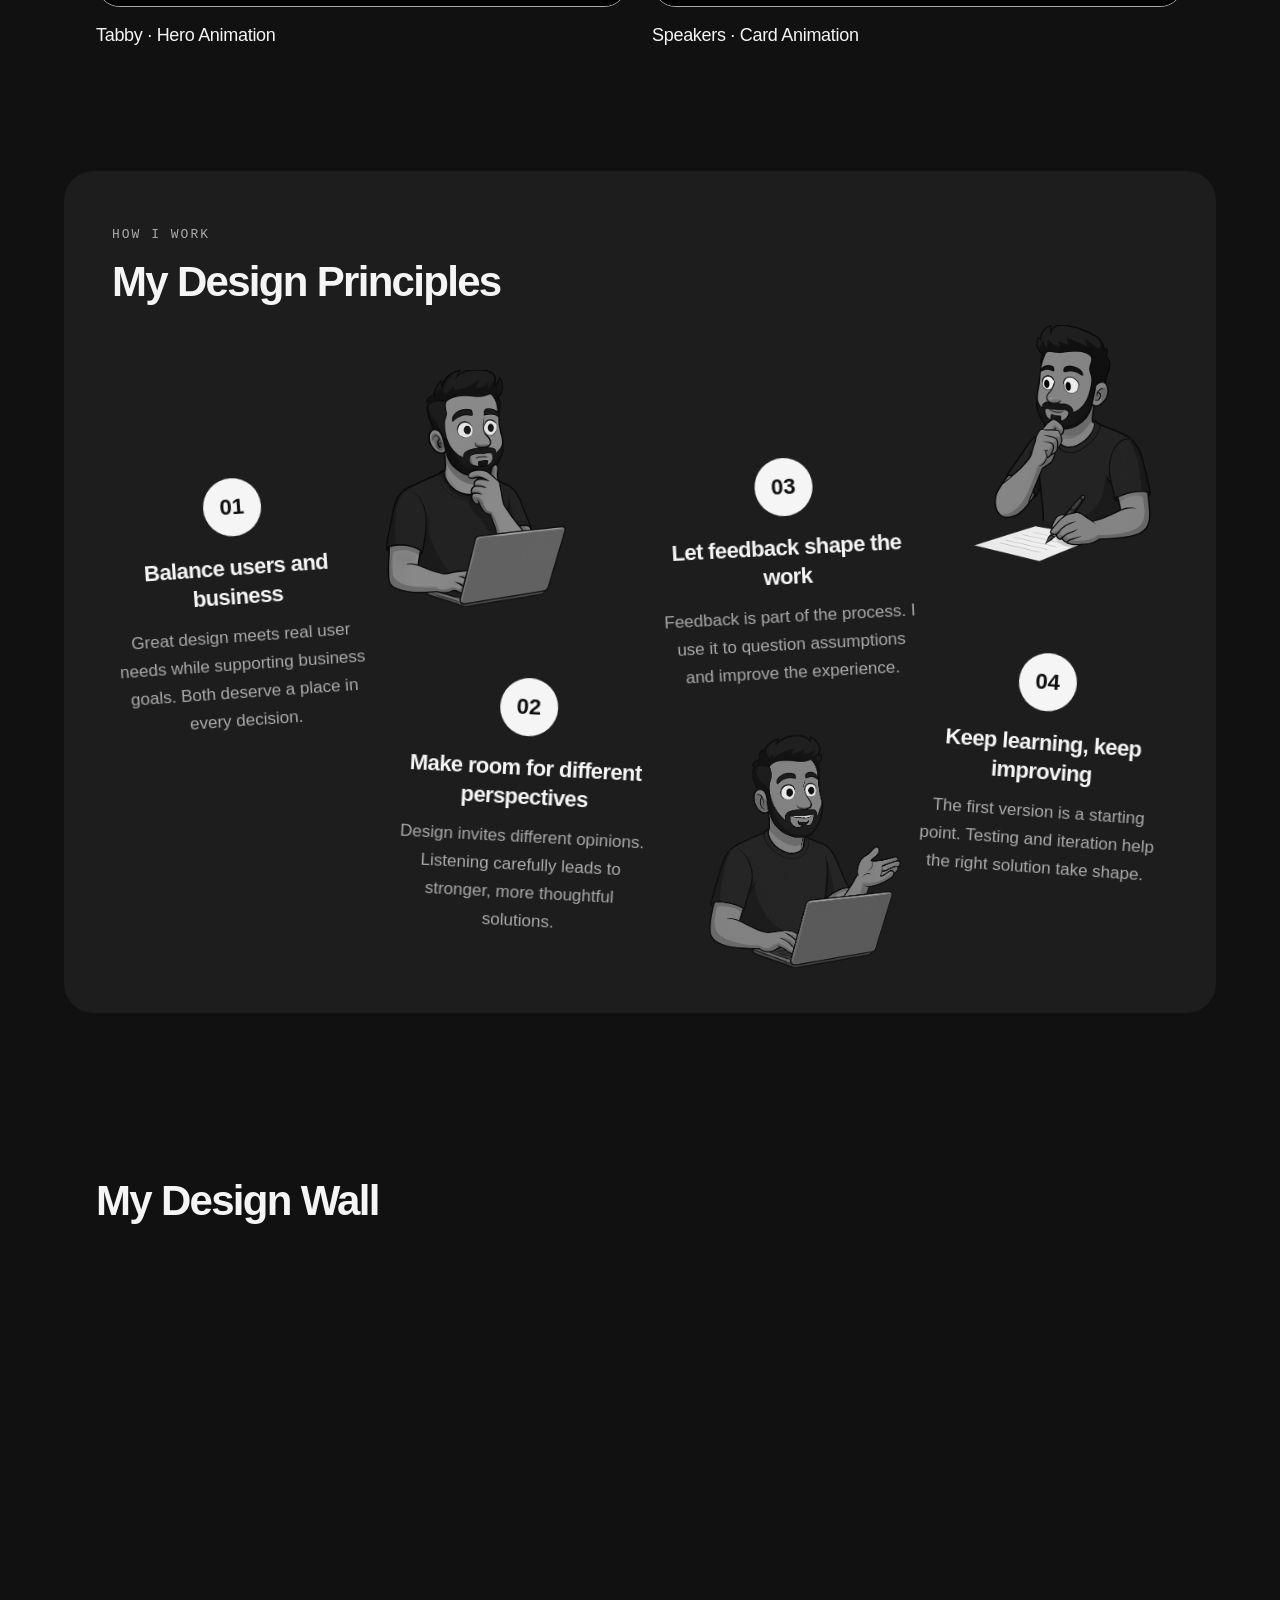
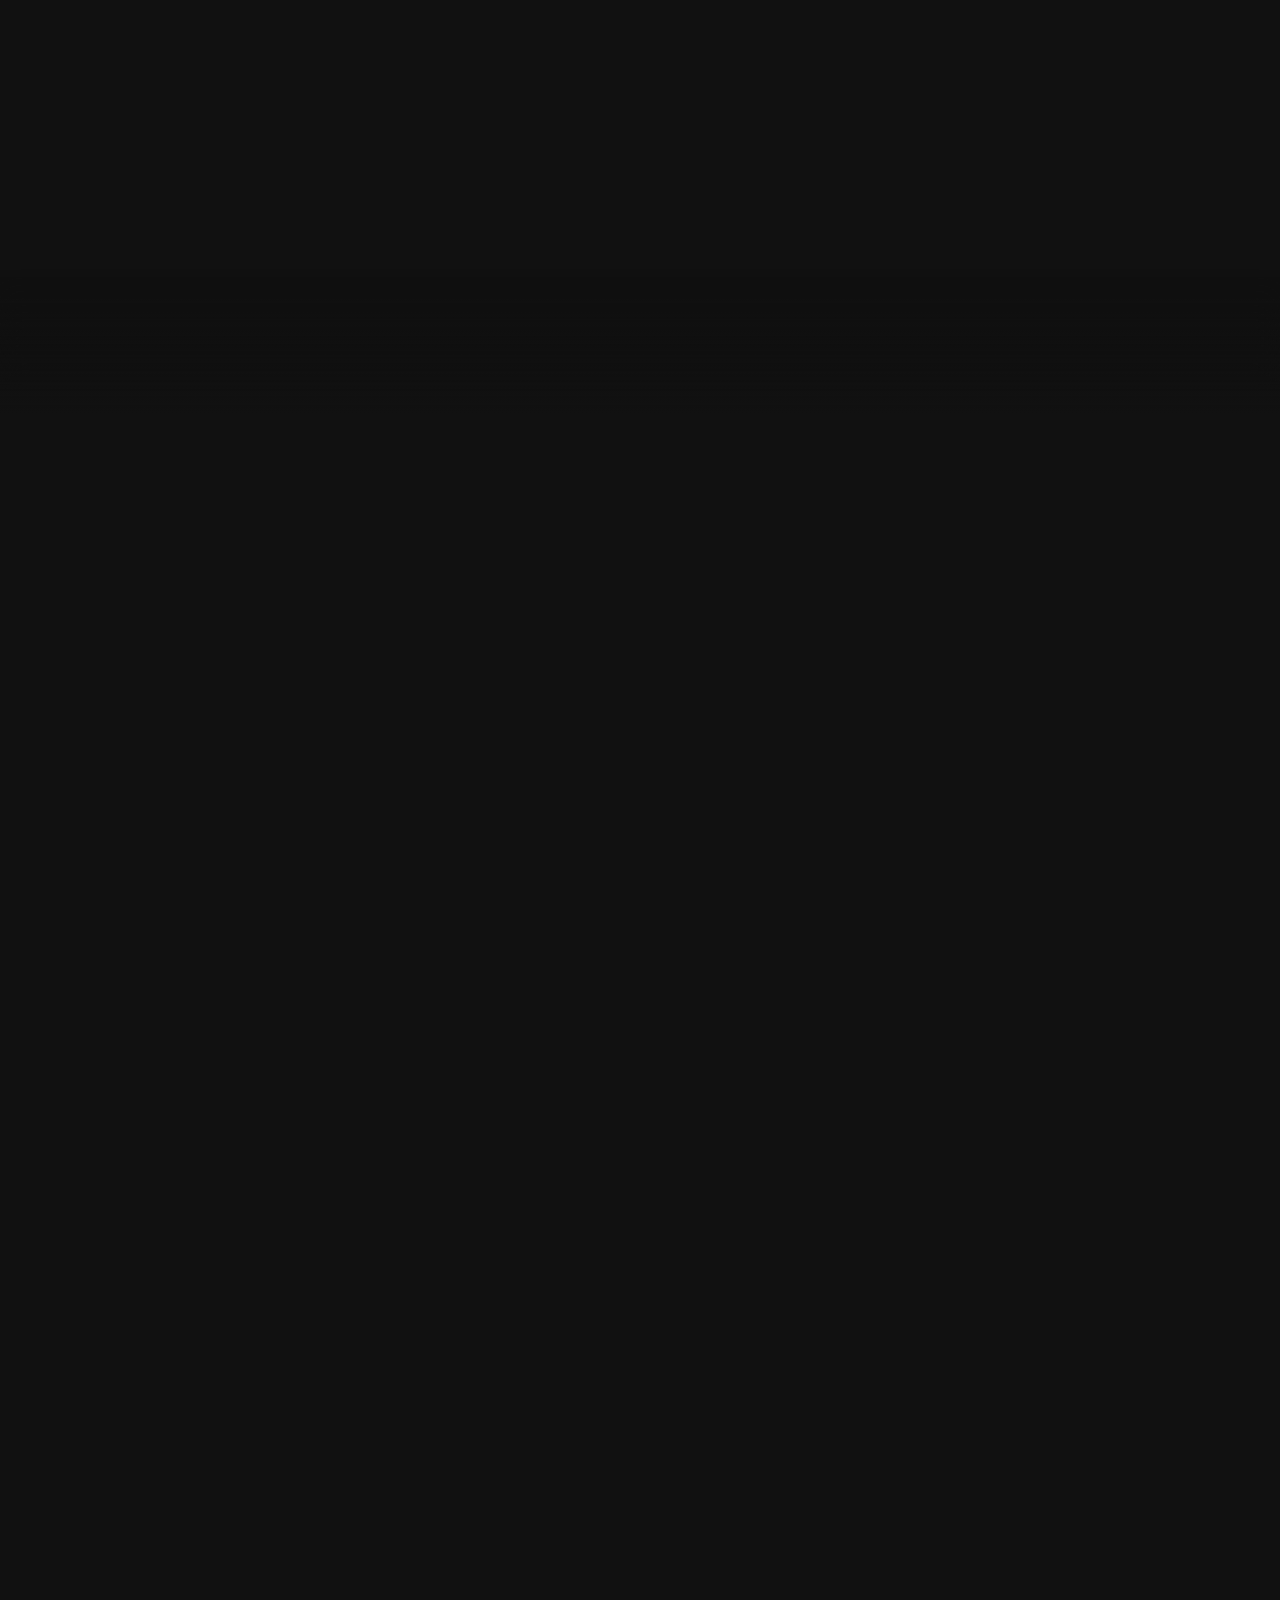
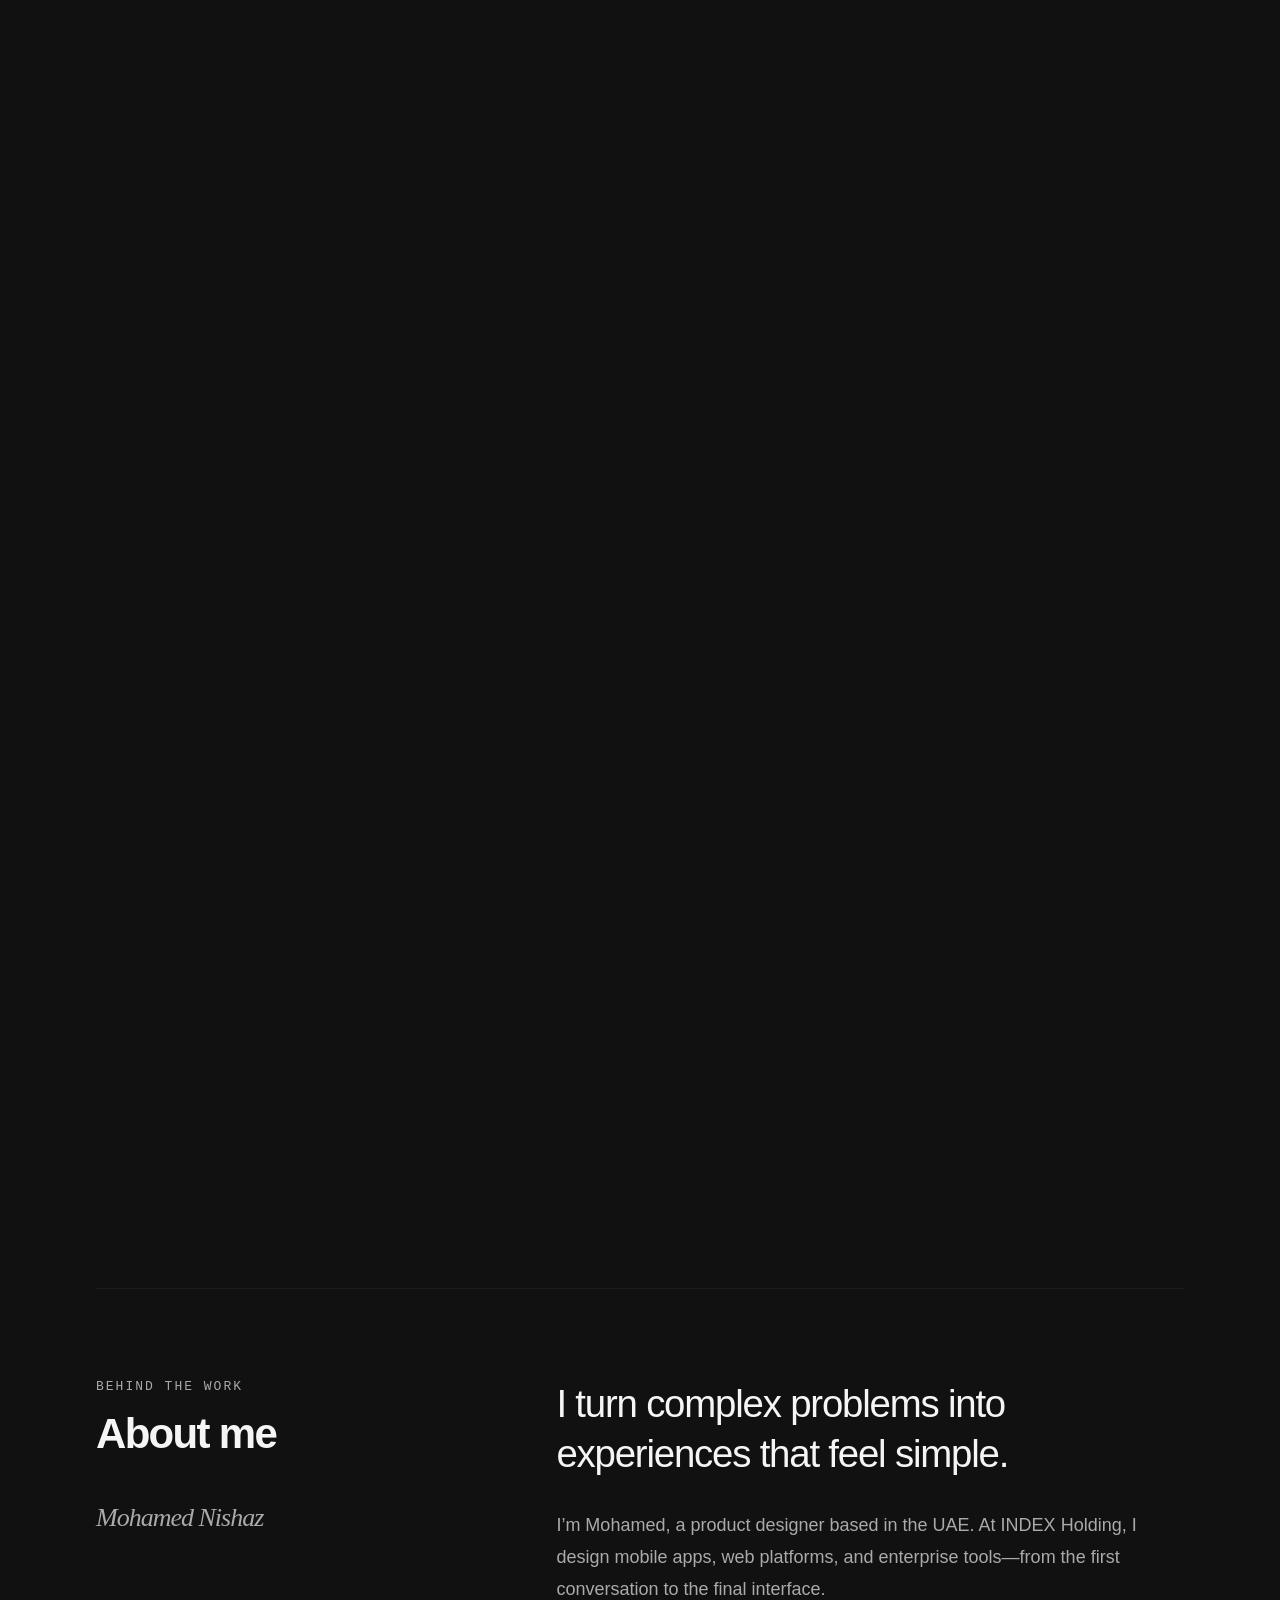
==== commit 01b77dc1: "Add Pulsewise UX case study above Store Admin" ====
--- a/index.html
+++ b/index.html
@@ -133,6 +133,10 @@
 </a></article>
 
 
+<article class="project-card"><a class="project-link" data-project="pulsewise" href="case-studies/pulsewise.html" aria-label="Pulsewise UX case study">
+<div class="project-preview pulsewise-preview"><img src="assets/pulsewise/cover.svg" alt="Pulsewise medical e-learning: specialty setup, courses and certificates" width="1600" height="900" loading="lazy" decoding="async"><span class="project-preview-arrow" aria-hidden="true">→</span></div>
+<div class="project-info"><div class="project-meta"><h3>Pulsewise</h3><span>Healthcare &amp; EdTech · Mobile, web &amp; admin UX case study</span></div></div>
+</a></article>
 <article class="project-card"><a class="project-link" data-project="store-admin" href="case-studies/store-admin.html" aria-label="Store Admin Portal UX case study">
 <div class="project-preview store-admin-preview"><img src="assets/store-admin/cover.png" alt="Store admin portal dashboard for a gaming rewards platform" loading="lazy" decoding="async"><span class="project-preview-arrow" aria-hidden="true">→</span></div>
 <div class="project-info"><div class="project-meta"><h3>Store Admin Portal</h3><span>Gaming &amp; rewards · Desktop web UX case study</span></div></div>
--- a/selected-work.css
+++ b/selected-work.css
@@ -112,3 +112,6 @@
 
 #projects .store-admin-preview{background:#f3f4f6;aspect-ratio:16/9}
 #projects .store-admin-preview>img{position:absolute;inset:0;display:block;width:100%;height:100%;object-fit:contain}
+
+#projects .pulsewise-preview{background:#f2f7f6;aspect-ratio:16/9}
+#projects .pulsewise-preview>img{position:absolute;inset:0;display:block;width:100%;height:100%;object-fit:contain}
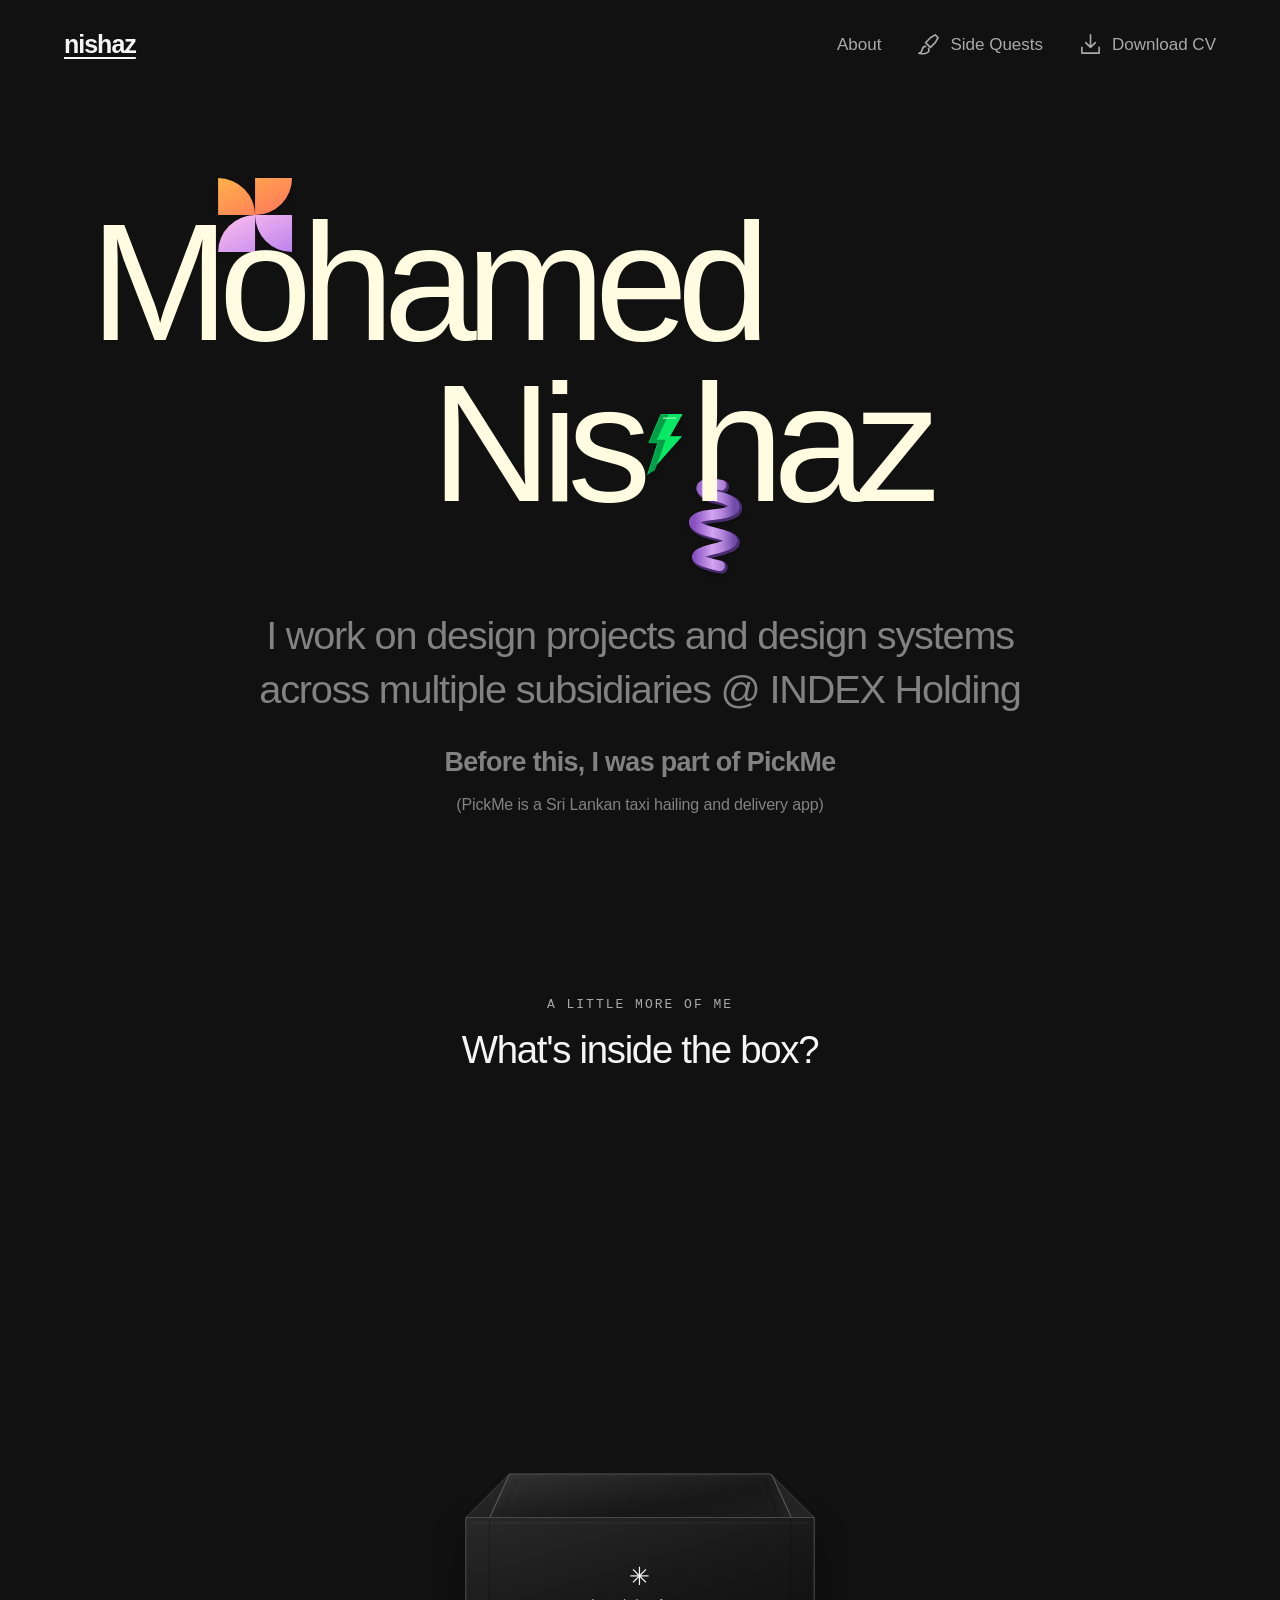
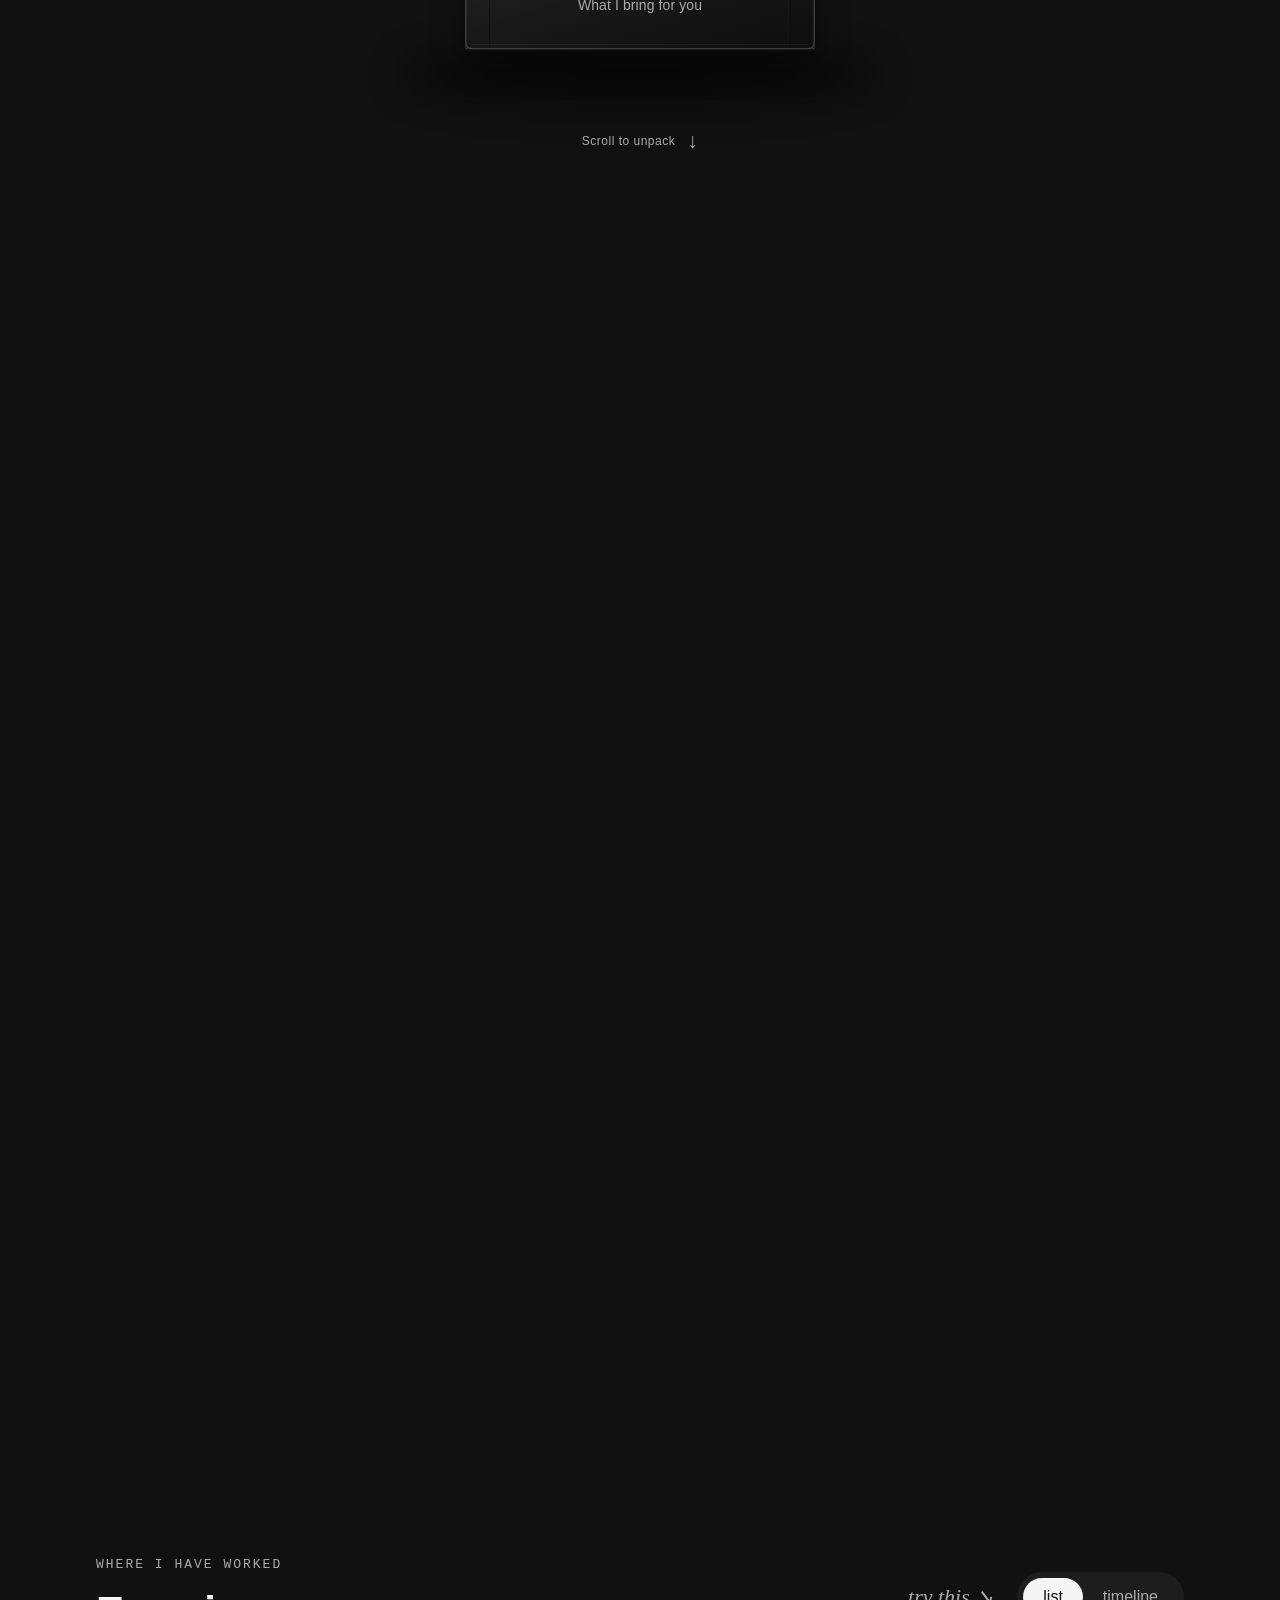
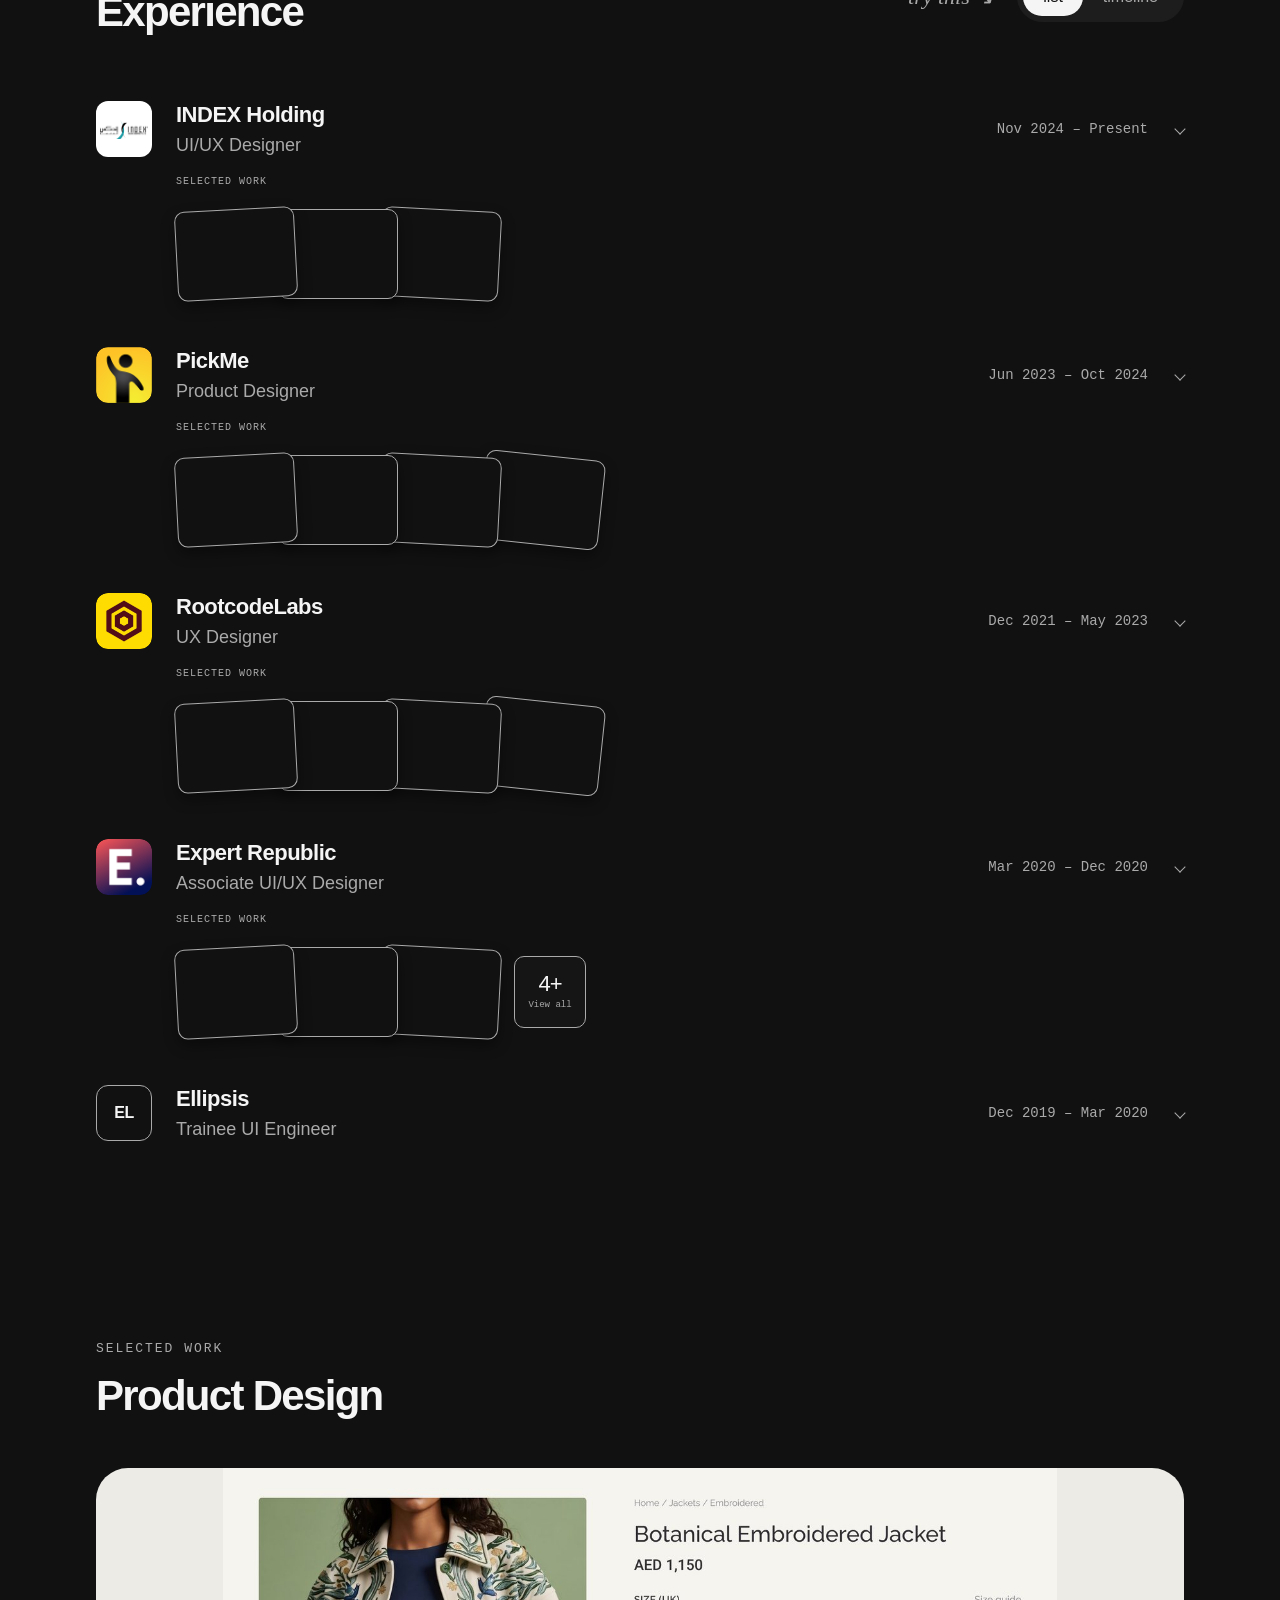
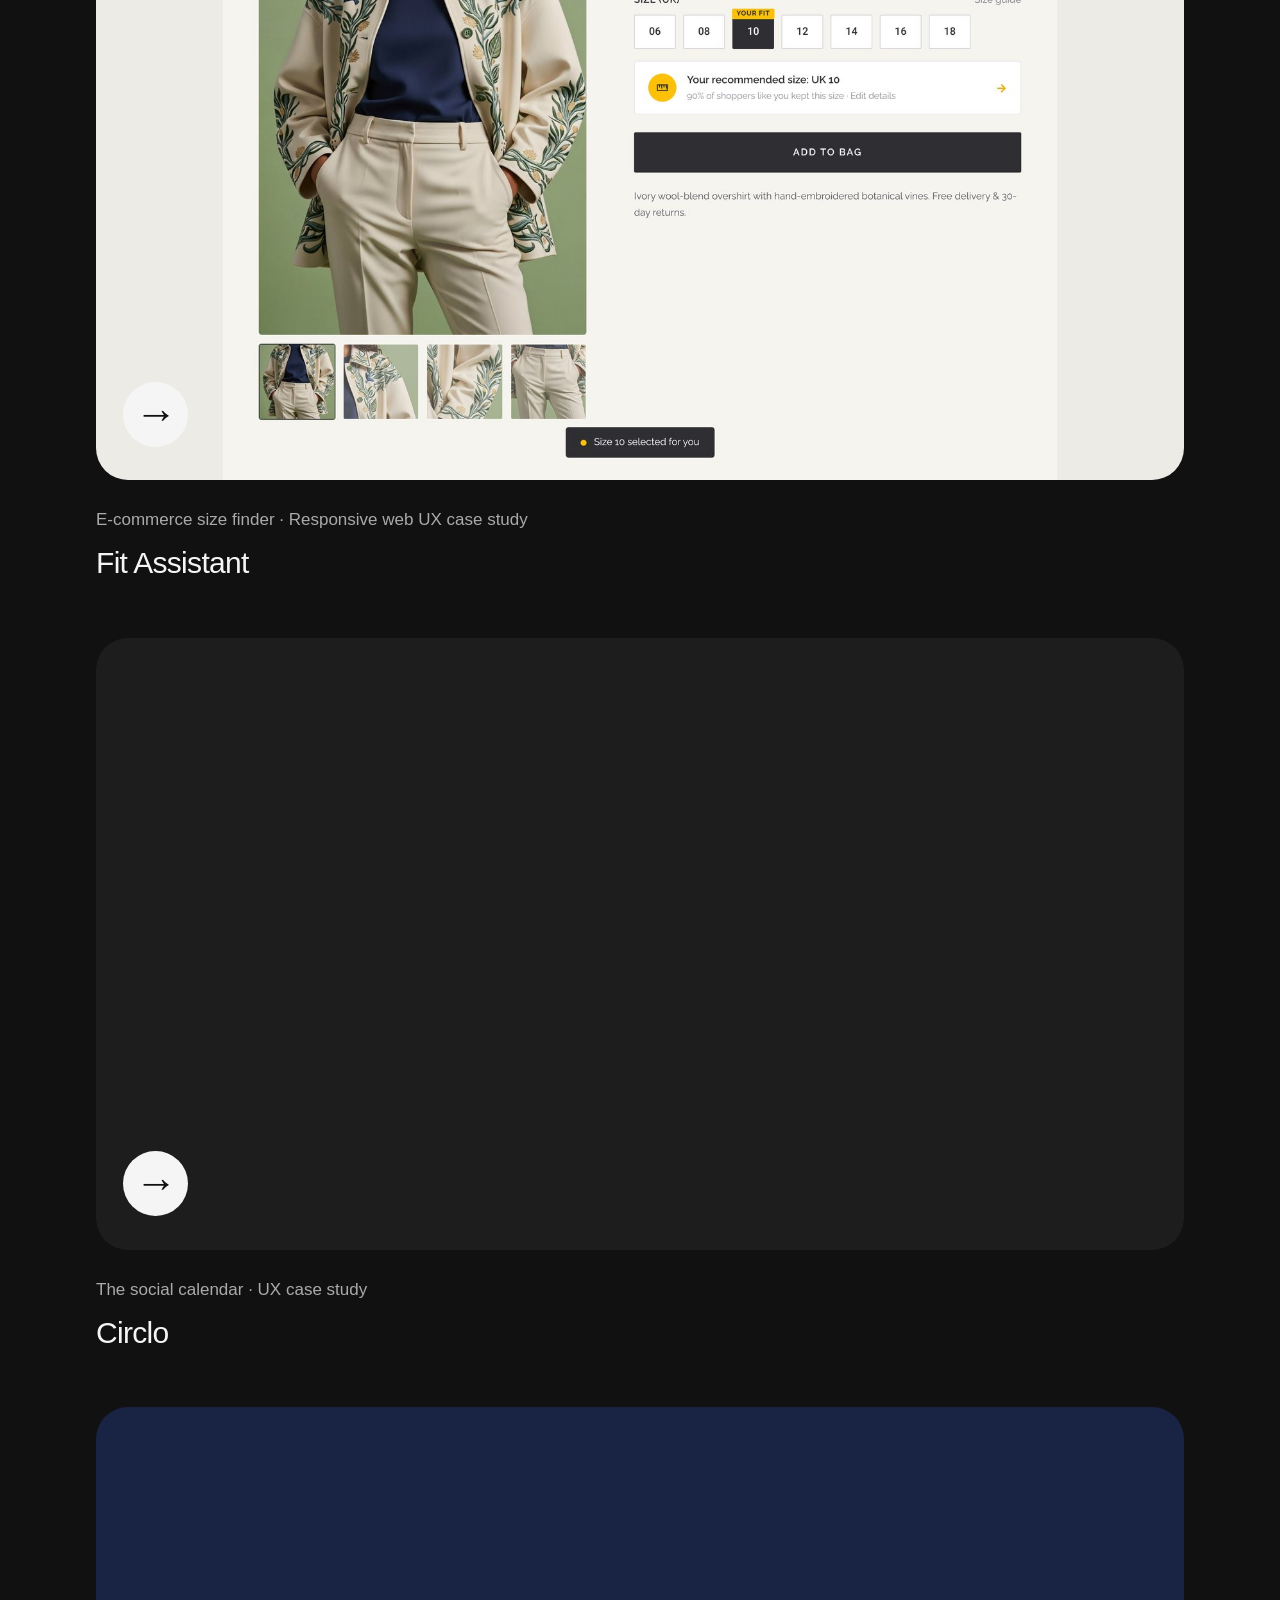
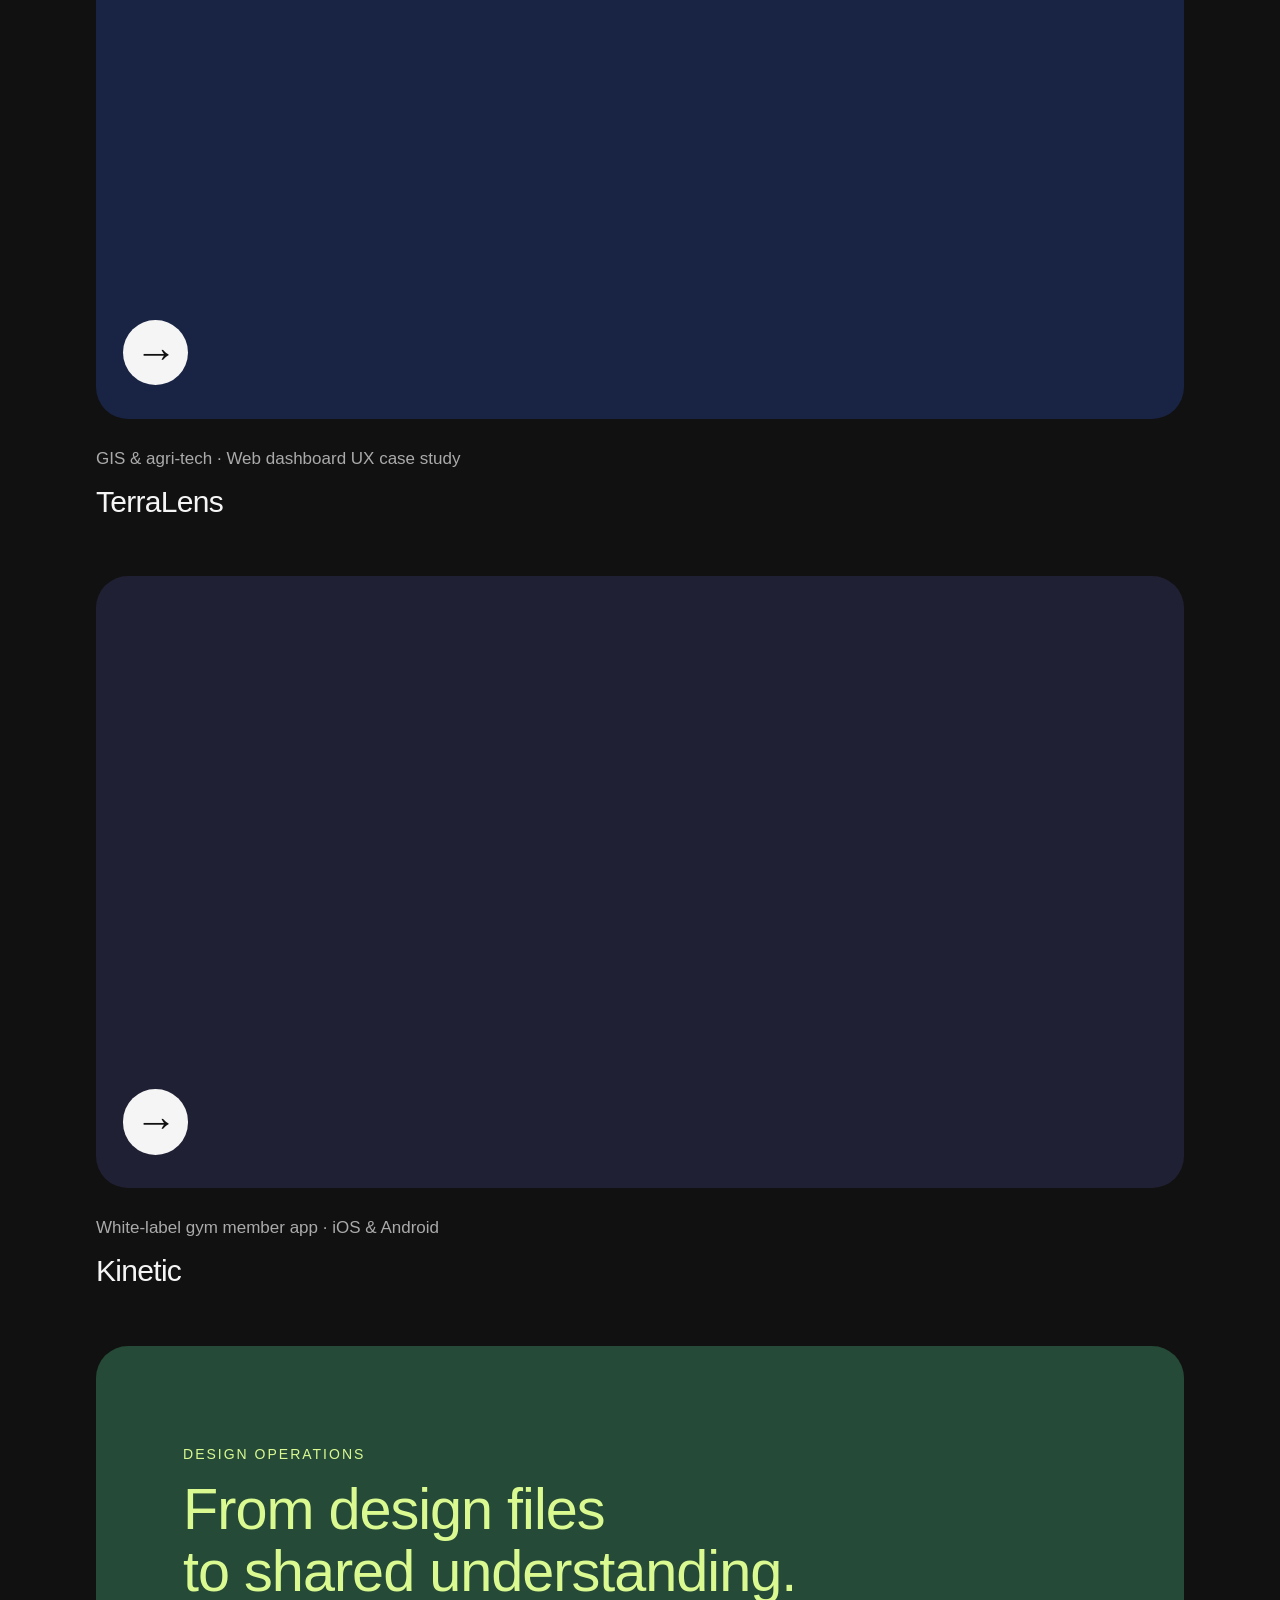
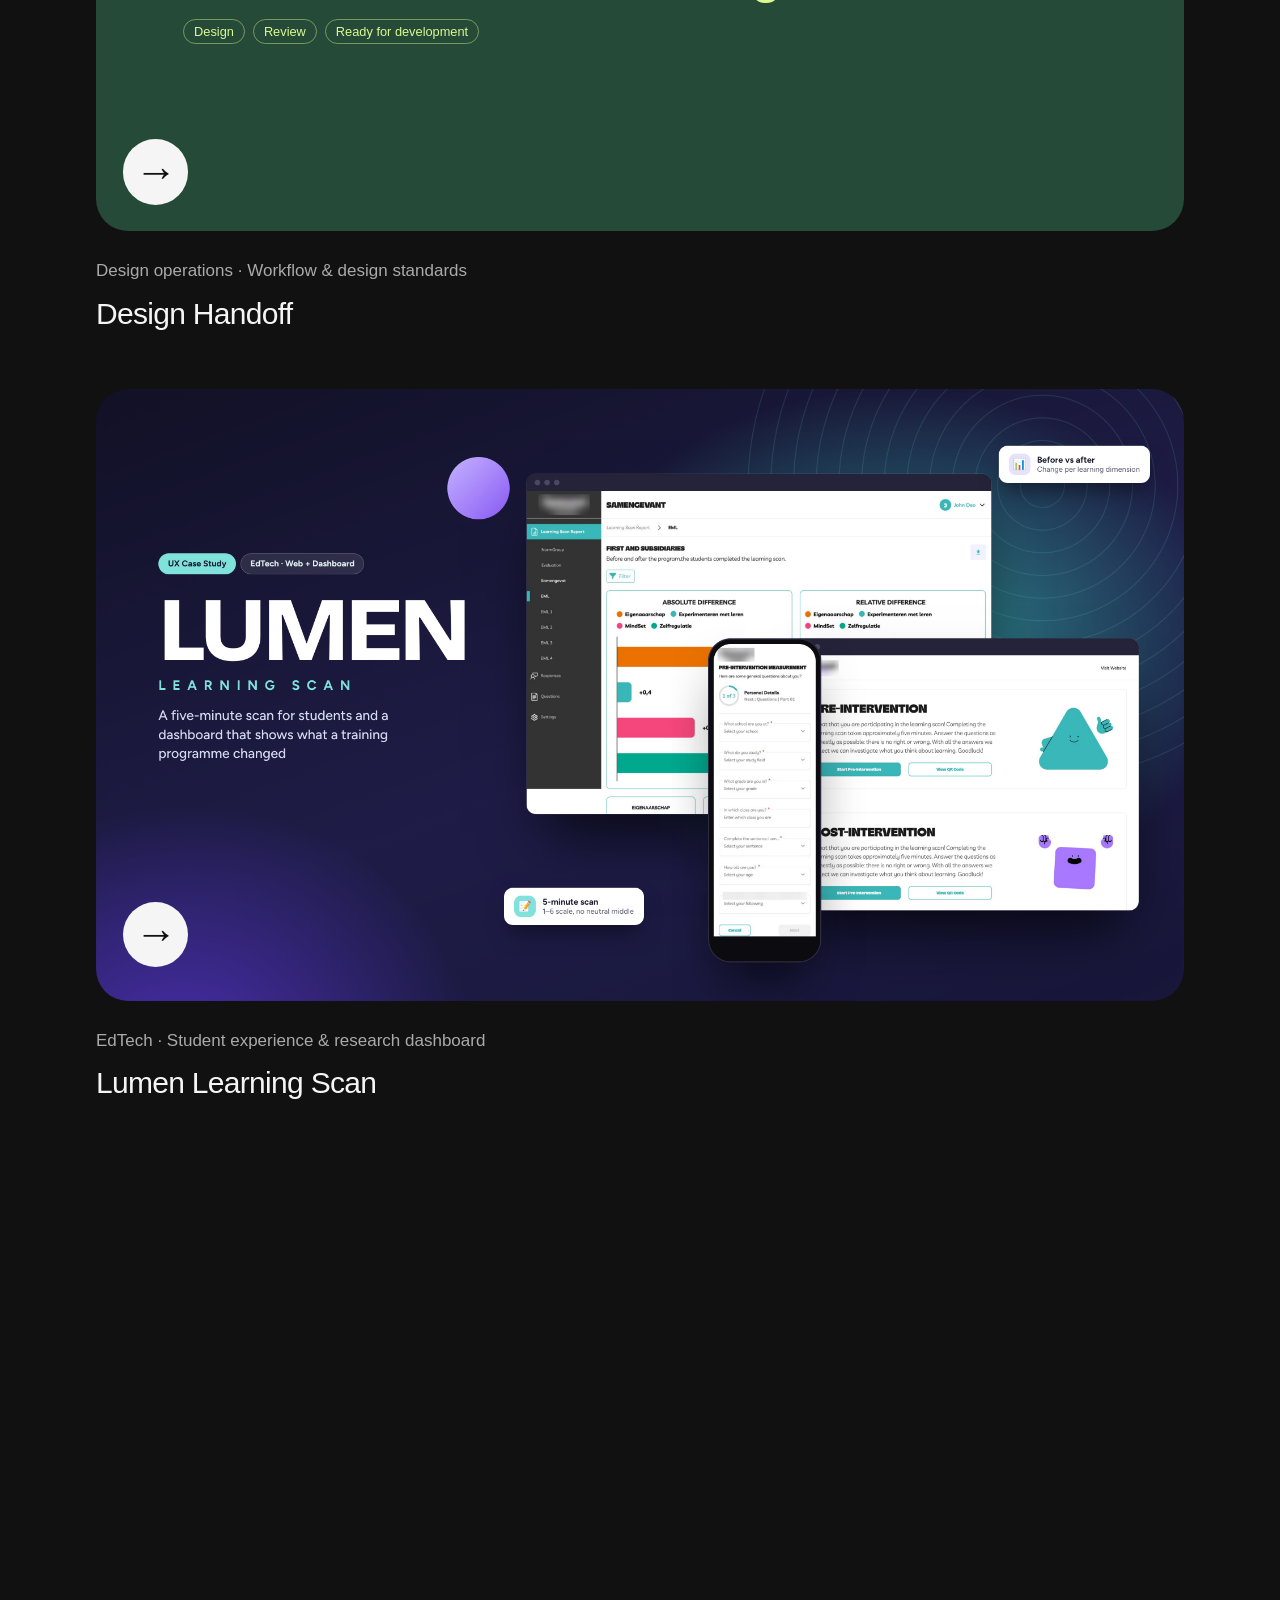
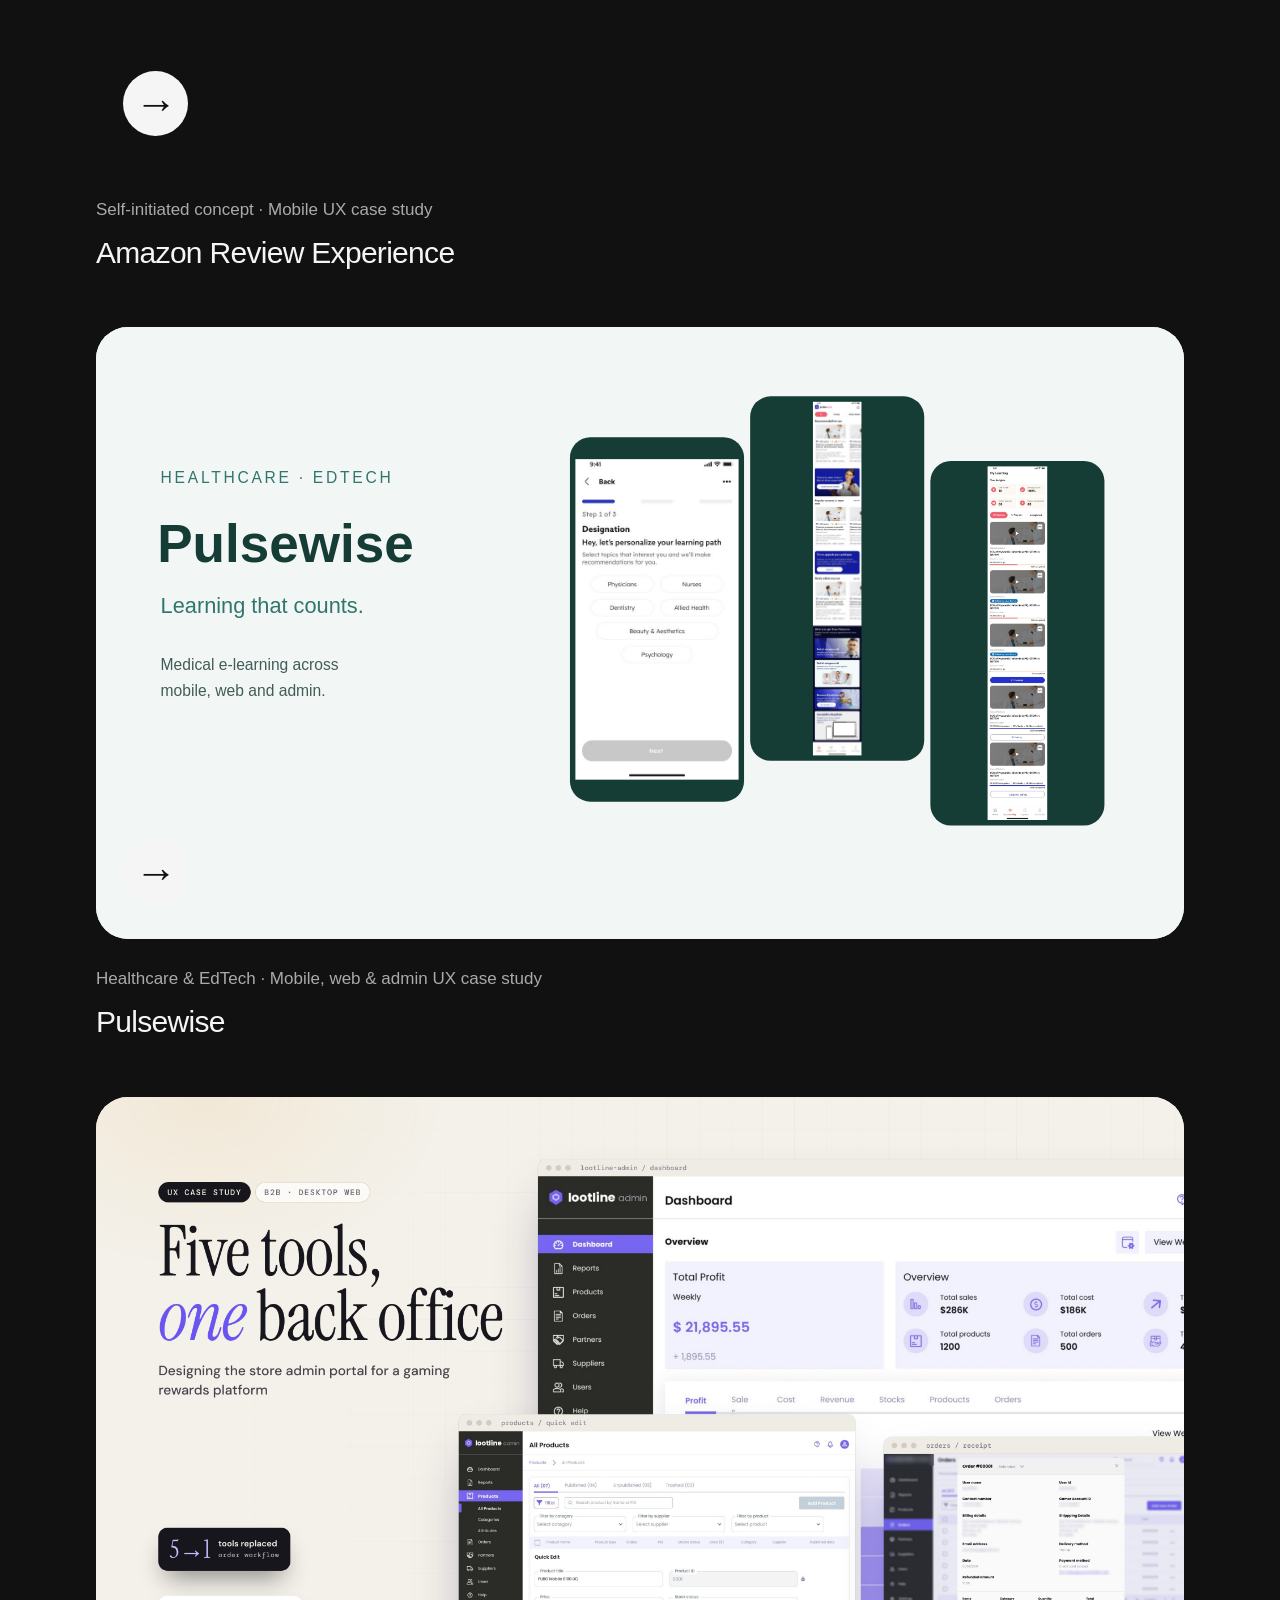
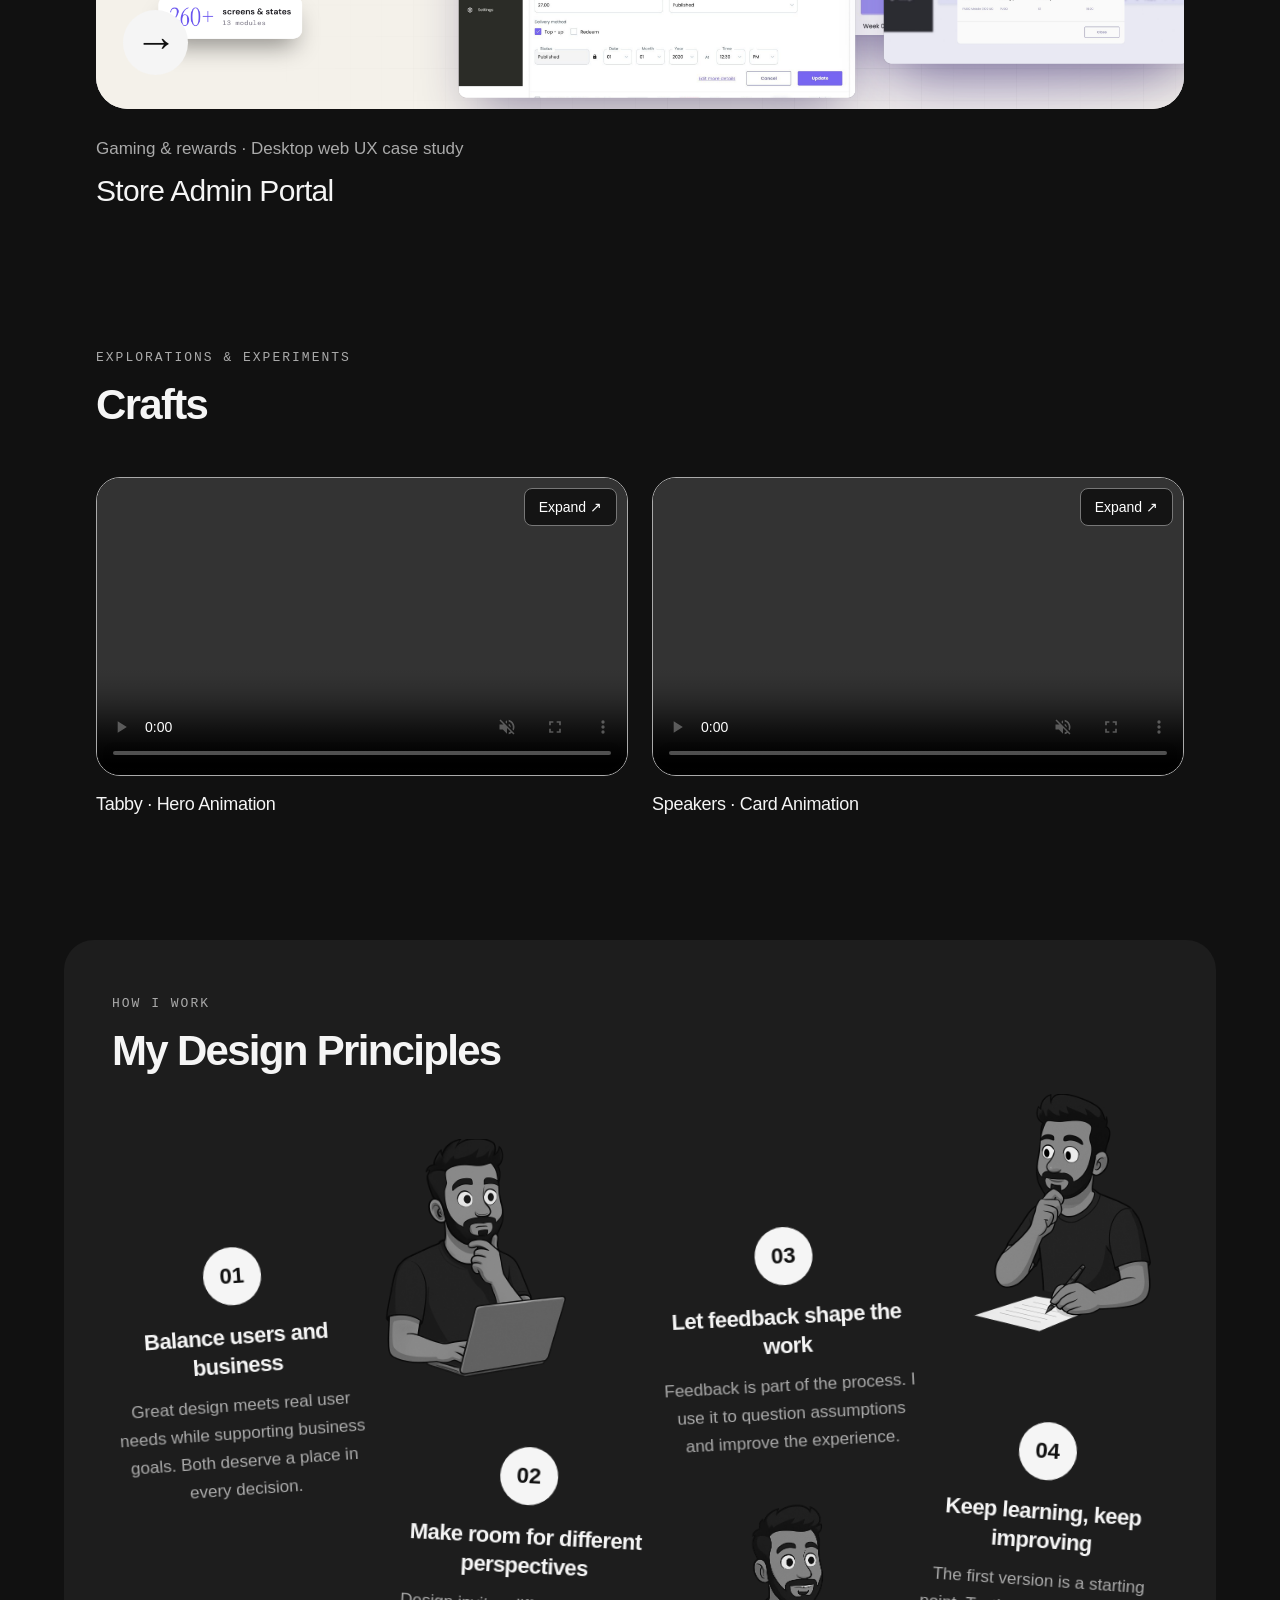
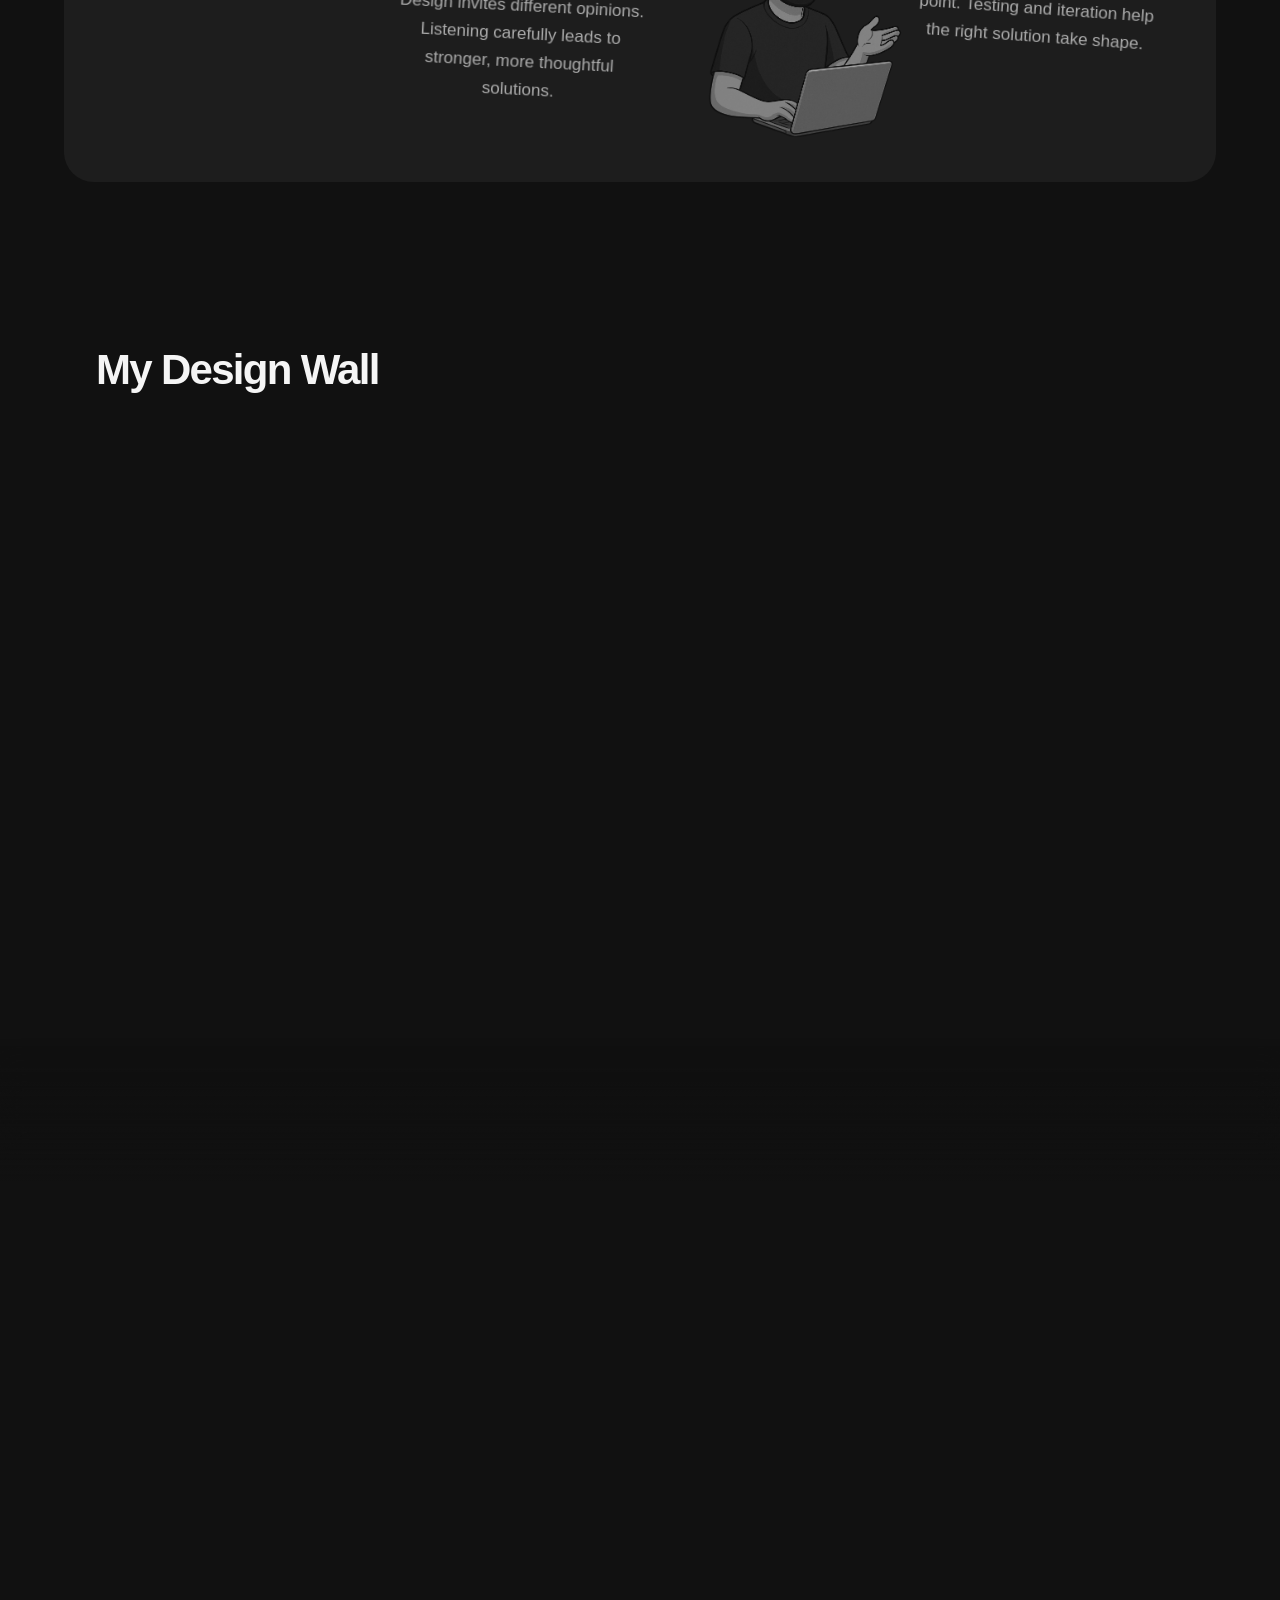
==== commit c8bf471c: "Add Fit Assistant case study with video cover" ====
--- a/index.html
+++ b/index.html
@@ -110,6 +110,8 @@
 <p class="section-eyebrow">SELECTED WORK</p>
 <h2 id="projects-title">Product Design</h2>
 <div class="project-list">
+<article class="project-card"><a class="project-link" data-project="fit-assistant" href="case-studies/fit-assistant.html" aria-label="Fit Assistant UX case study"><div class="project-preview fit-assistant-preview"><video class="fit-assistant-cover" poster="assets/fit-assistant/cover.jpg" autoplay muted loop playsinline preload="metadata" aria-label="Fit Assistant size finder demo"><source src="assets/fit-assistant/demo.mp4" type="video/mp4"></video><span class="project-preview-arrow" aria-hidden="true">→</span></div><div class="project-info"><div class="project-meta"><h3>Fit Assistant</h3><span>E-commerce size finder · Responsive web UX case study</span></div></div></a></article>
+
 <article class="project-card"><a class="project-link" data-project="circlo" href="case-studies/circlo.html" aria-label="Circlo UX case study"><div class="project-preview circlo-updated-preview"><img class="circlo-cover" src="assets/circlo/cover.png" alt="Circlo, the social calendar: mobile planning, invitations and calendar screens" width="3840" height="2160" loading="lazy" decoding="async"><span class="project-preview-arrow" aria-hidden="true">→</span></div><div class="project-info"><div class="project-meta"><h3>Circlo</h3><span>The social calendar · UX case study</span></div></div></a></article>
 <article class="project-card"><a class="project-link" data-project="terralens" href="case-studies/terralens.html" aria-label="TerraLens UX case study"><div class="project-preview terralens-preview"><img class="terralens-cover" src="assets/terralens/cover.png" alt="TerraLens UX case study: climate and land data dashboard with swipe-to-compare maps" width="3840" height="2160" loading="lazy" decoding="async"><span class="project-preview-arrow" aria-hidden="true">→</span></div><div class="project-info"><div class="project-meta"><h3>TerraLens</h3><span>GIS &amp; agri-tech · Web dashboard UX case study</span></div></div></a></article>
 
@@ -233,4 +235,5 @@
 <script src="portfolio-navigation.js" defer></script>
 <script src="craft-video.js?v=speakers" defer></script>
 <script src="media-preview.js" defer></script>
+<script src="fit-assistant-cover.js" defer></script>
 </body></html>
--- a/selected-work.css
+++ b/selected-work.css
@@ -115,3 +115,6 @@
 
 #projects .pulsewise-preview{background:#f2f7f6;aspect-ratio:16/9}
 #projects .pulsewise-preview>img{position:absolute;inset:0;display:block;width:100%;height:100%;object-fit:contain}
+
+#projects .fit-assistant-preview{aspect-ratio:16/9;background:#ecebe6}
+#projects .fit-assistant-cover{display:block;width:100%;height:100%;object-fit:contain;border-radius:inherit}
